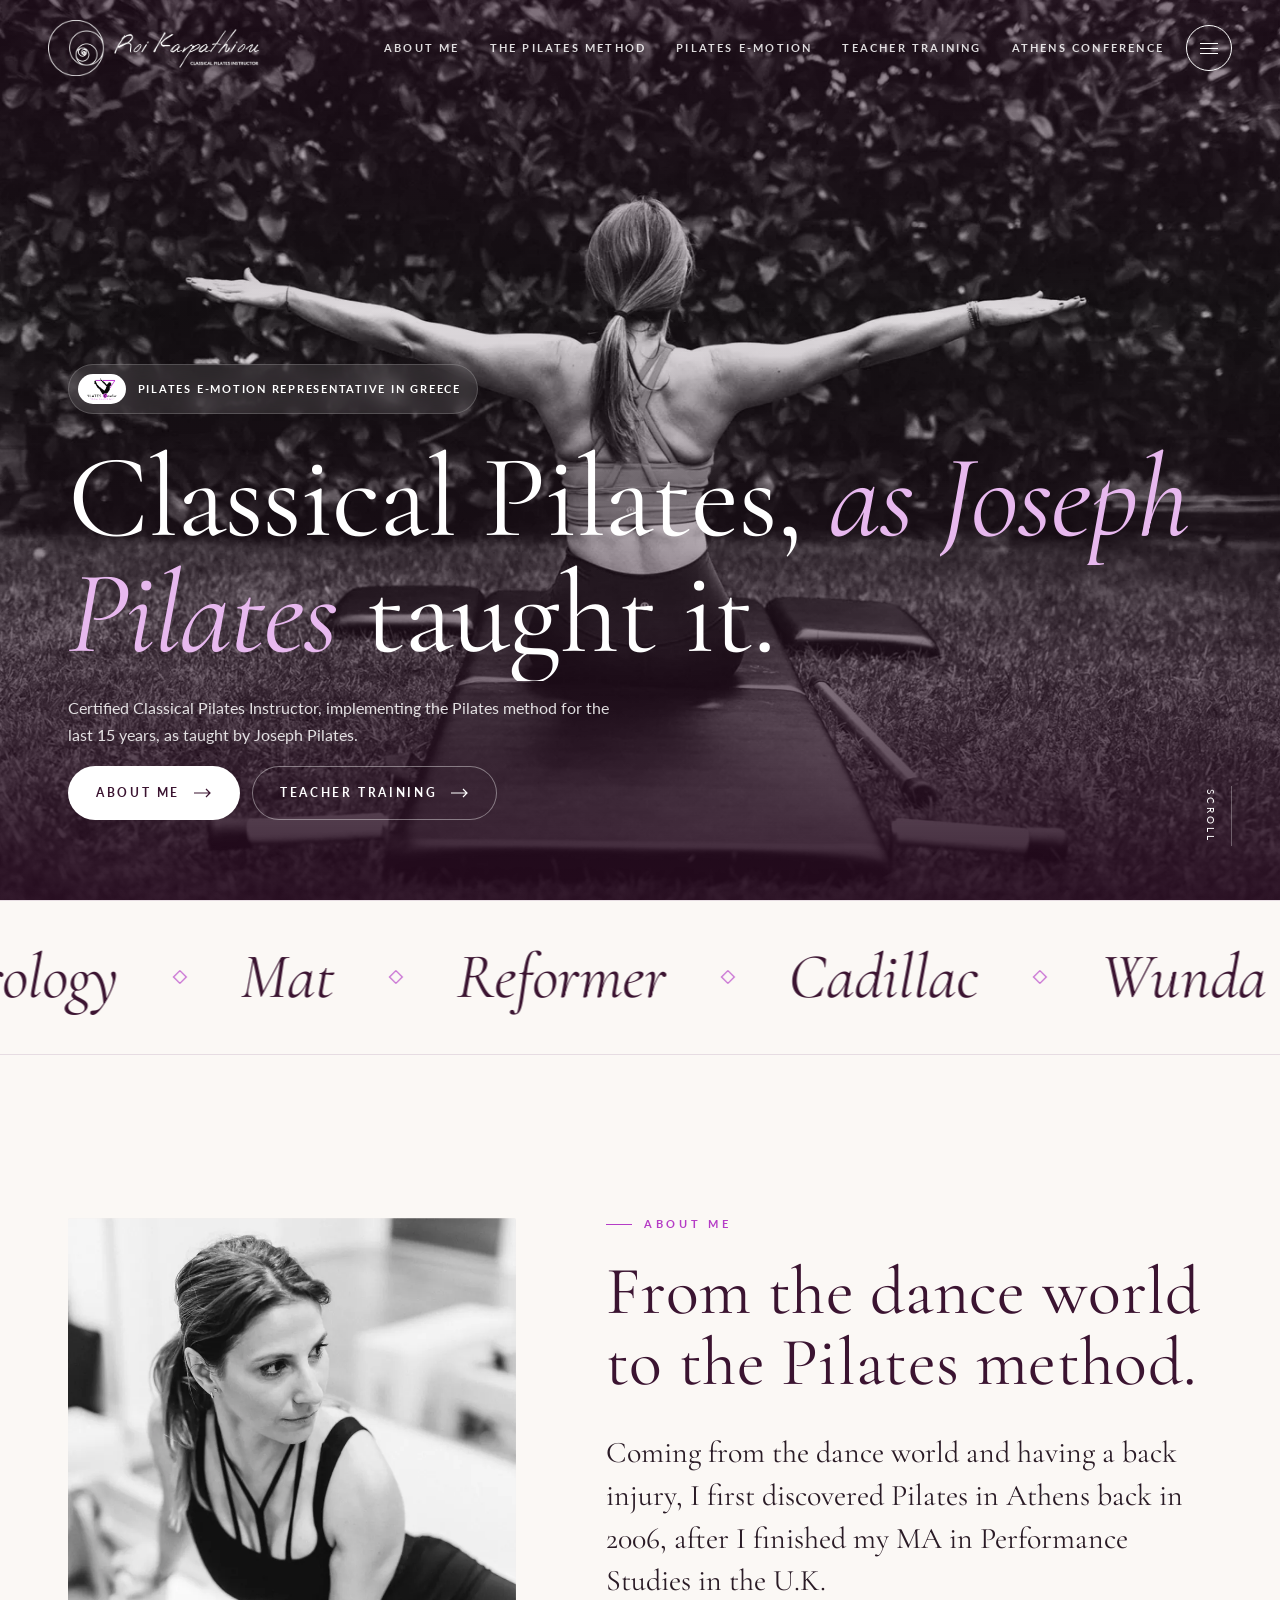
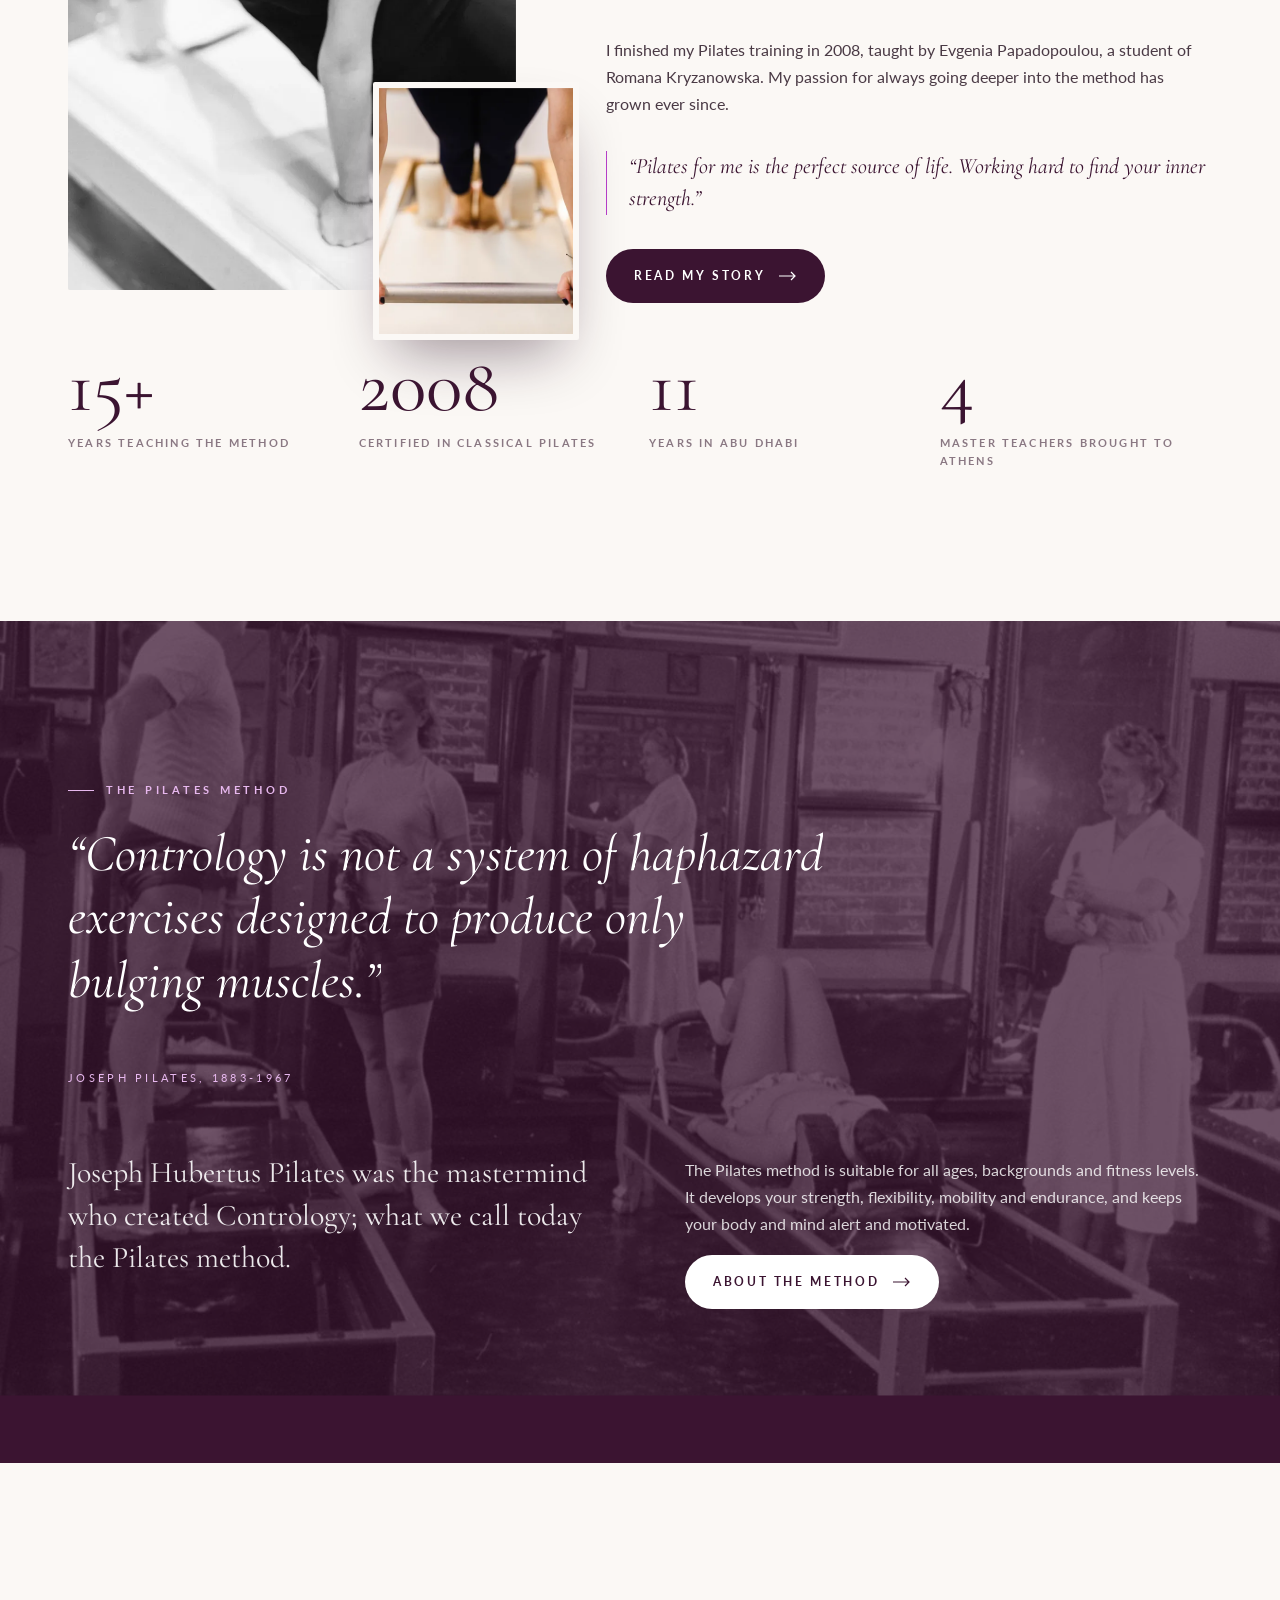
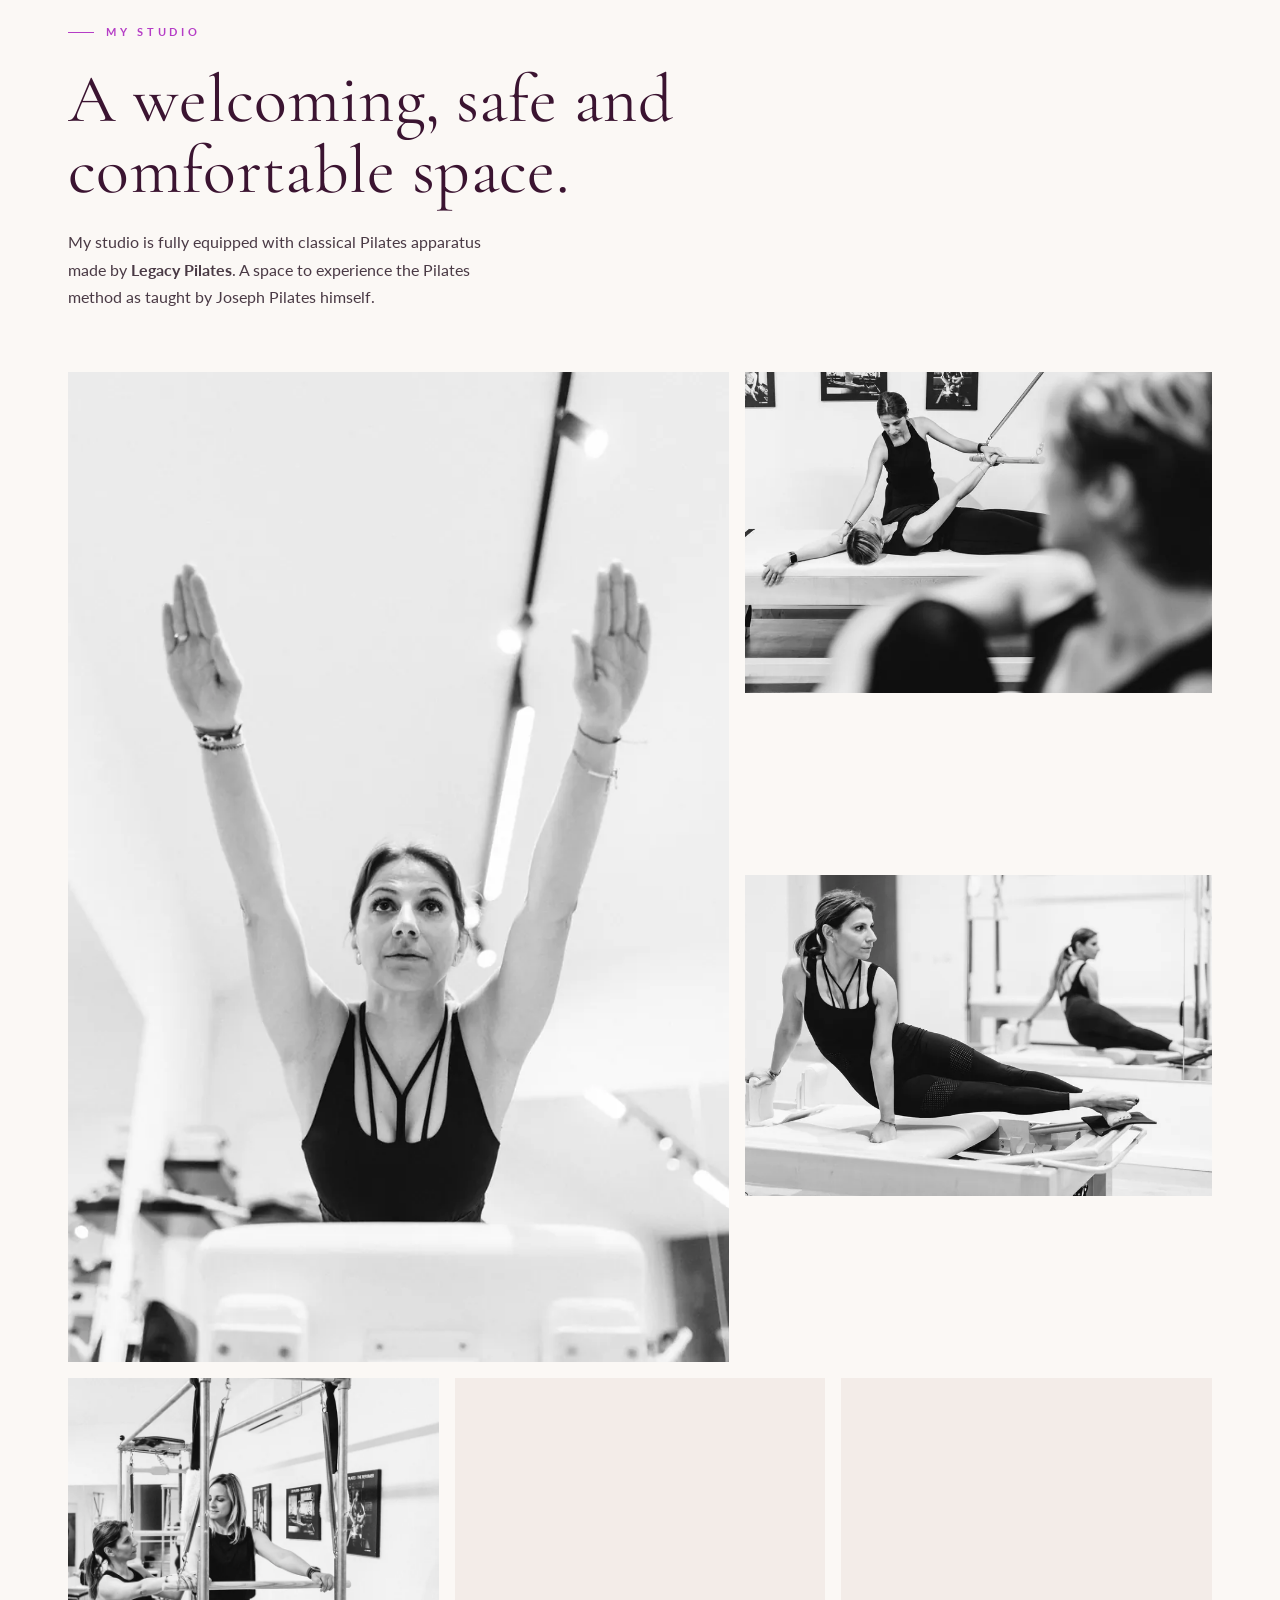
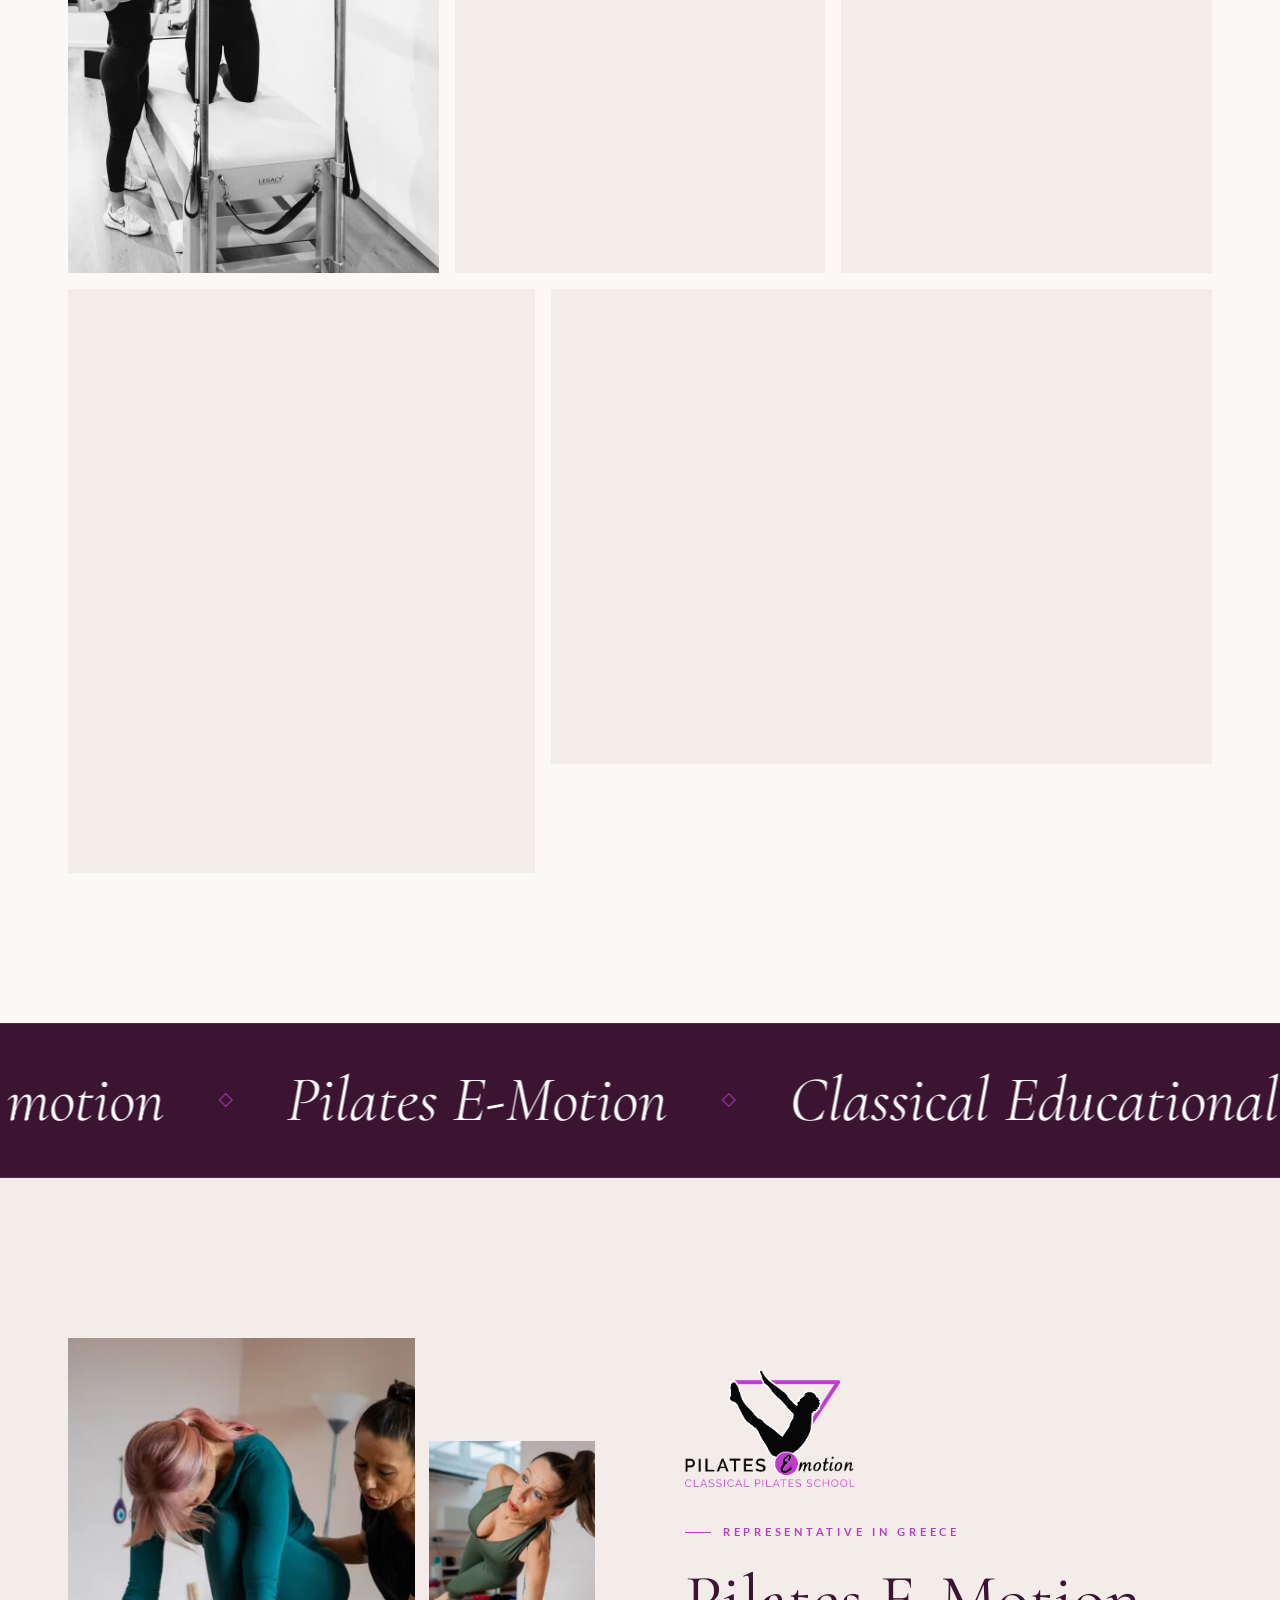
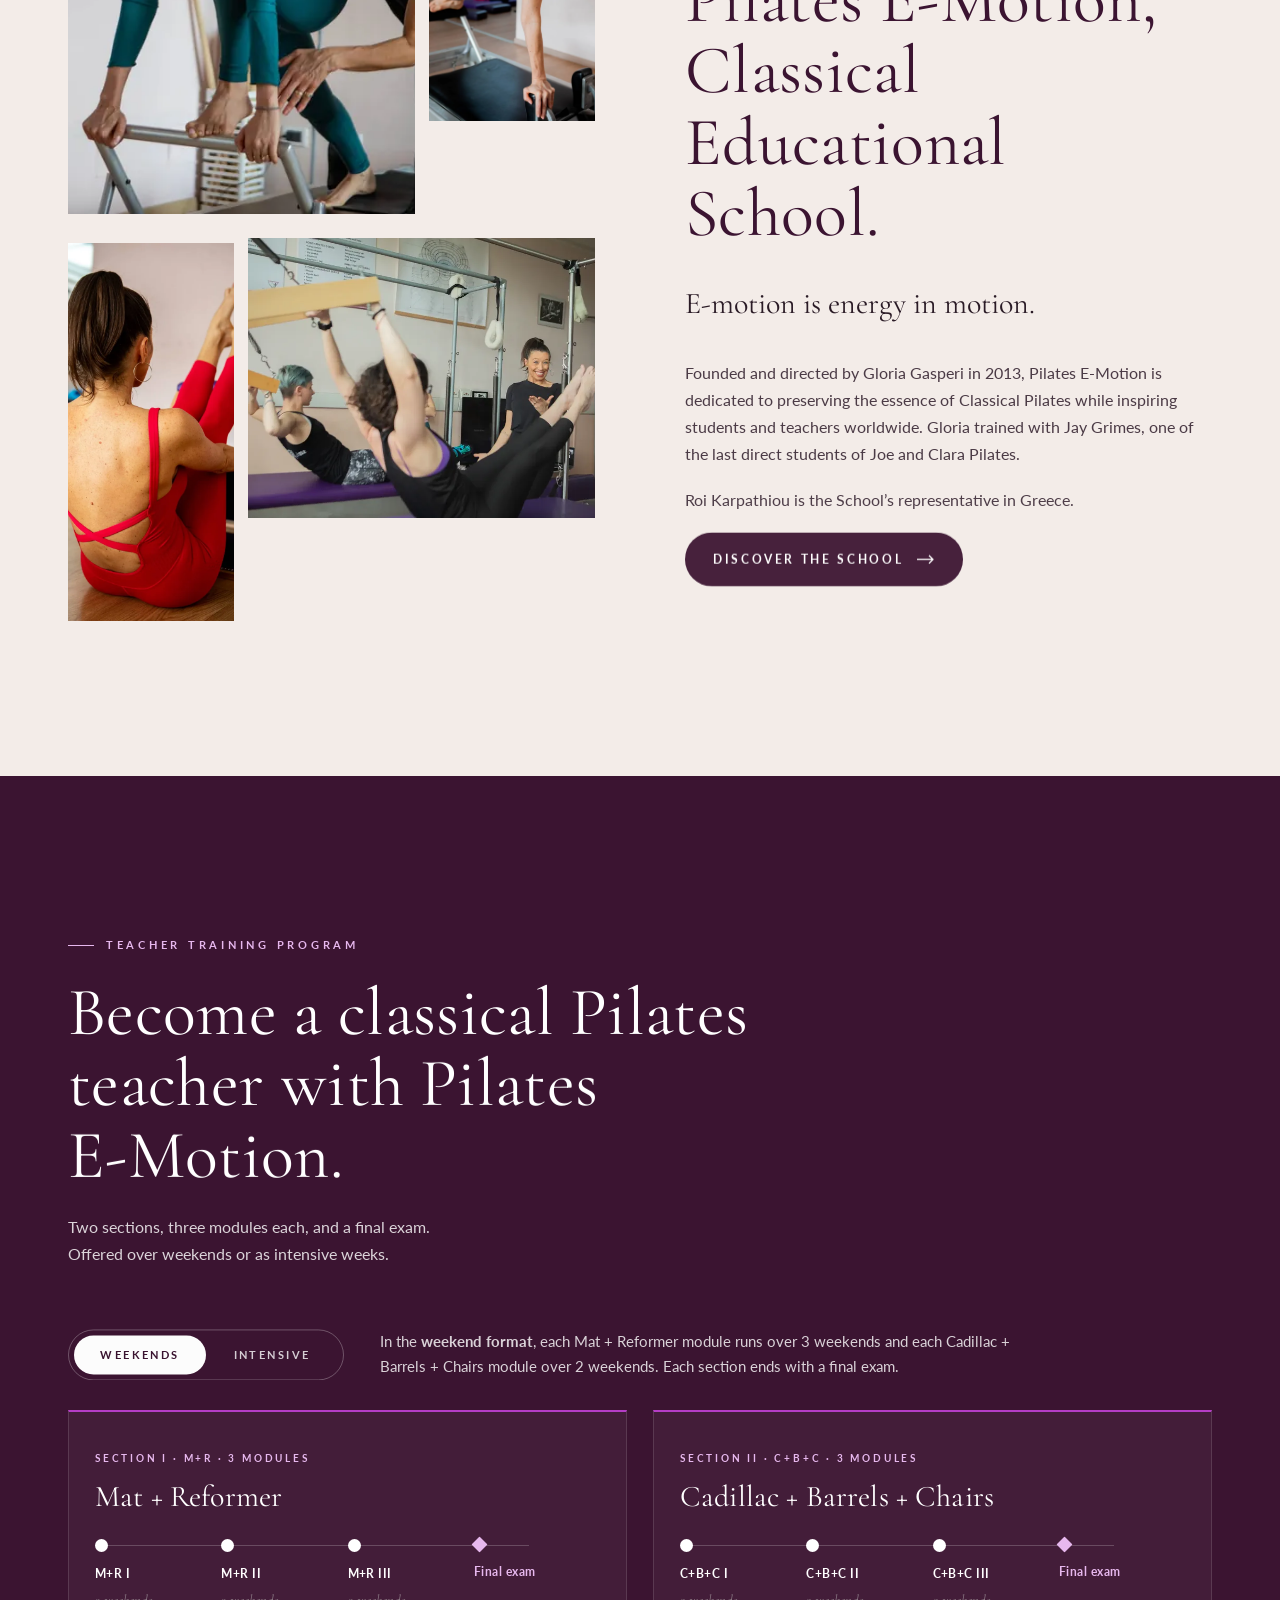
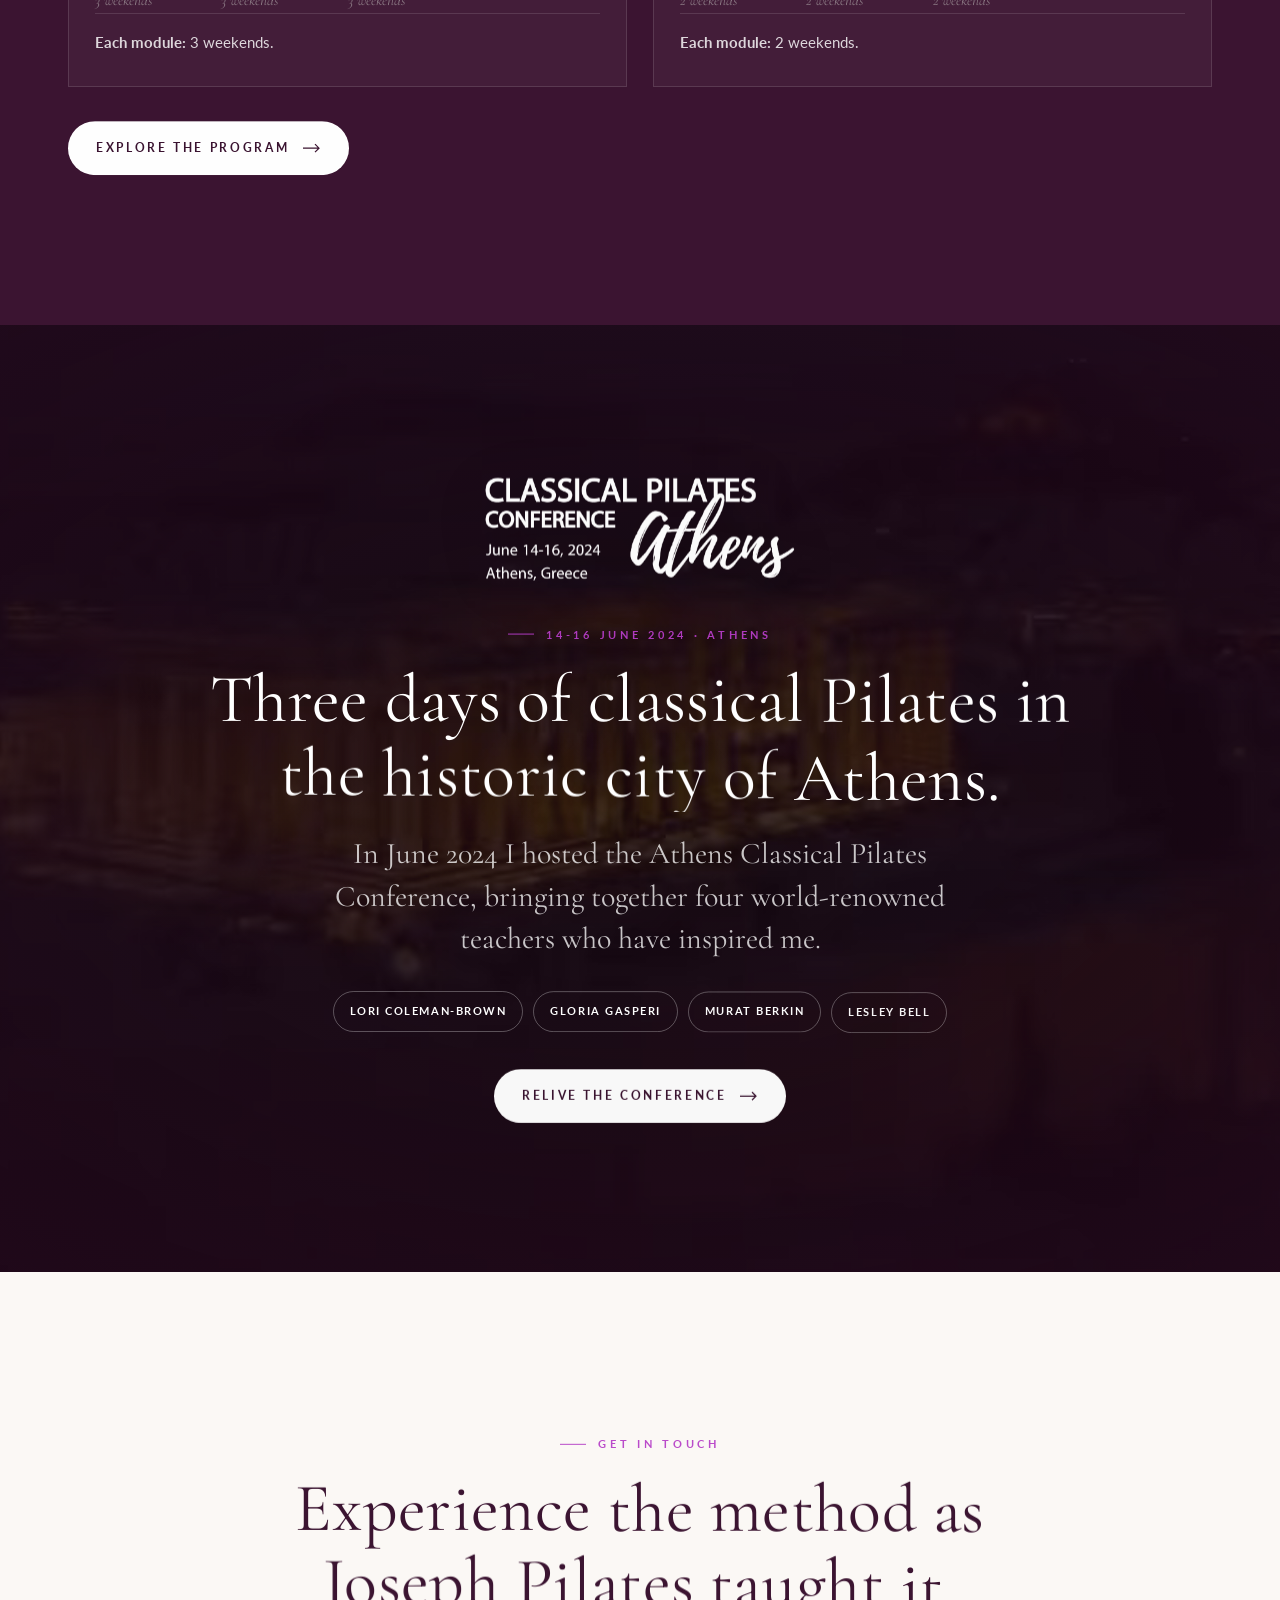
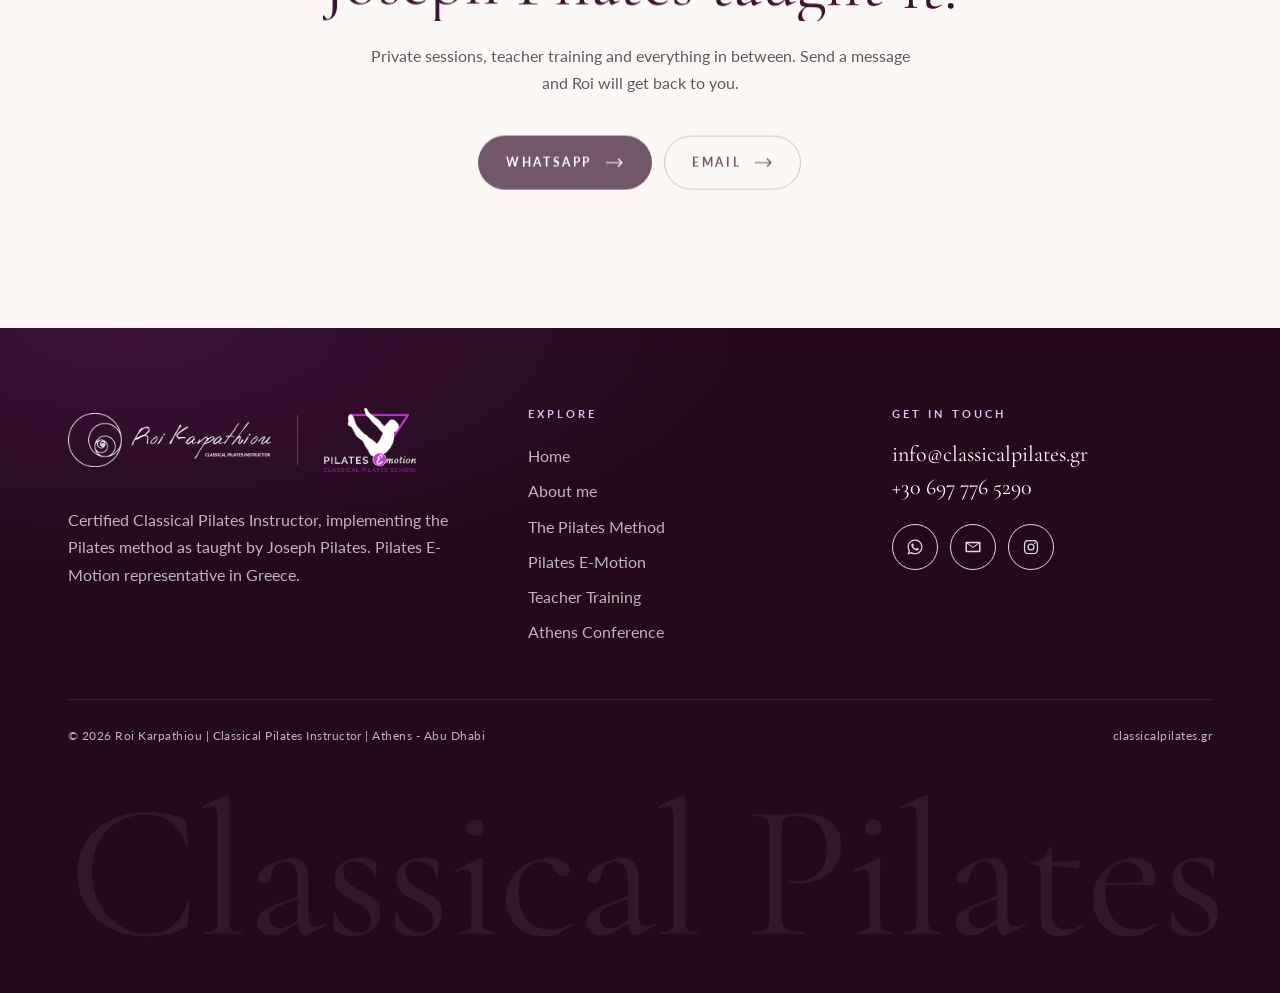
==== index.html @ a8b7df5b "v1" ====
<!doctype html>
<html lang="en">
<head>
<meta charset="utf-8">
<meta name="viewport" content="width=device-width, initial-scale=1, viewport-fit=cover">
<title>Roi Karpathiou | Classical Pilates Instructor | Athens</title>
<meta name="description" content="Certified Classical Pilates Instructor, implementing the Pilates method as taught by Joseph Pilates for the last 15 years. Pilates E-Motion representative in Greece.">
<meta name="robots" content="index, follow, max-image-preview:large">
<link rel="canonical" href="https://dctabudhabi-smc.github.io/classicalpilates/">
<meta name="theme-color" content="#3B1431">
<meta name="author" content="Roi Karpathiou">
<meta property="og:type" content="website">
<meta property="og:site_name" content="Roi Karpathiou | Classical Pilates">
<meta property="og:locale" content="en_GB">
<meta property="og:url" content="https://dctabudhabi-smc.github.io/classicalpilates/">
<meta property="og:title" content="Roi Karpathiou Classical Pilates Instructor">
<meta property="og:description" content="Certified Classical Pilates Instructor, implementing the Pilates method for the last 15 years, as taught by Joseph Pilates.">
<meta property="og:image" content="https://dctabudhabi-smc.github.io/classicalpilates/assets/img/og-home.jpg">
<meta property="og:image:width" content="1200">
<meta property="og:image:height" content="630">
<meta property="og:image:alt" content="Roi Karpathiou Classical Pilates Instructor">
<meta name="twitter:card" content="summary_large_image">
<meta name="twitter:title" content="Roi Karpathiou Classical Pilates Instructor">
<meta name="twitter:description" content="Certified Classical Pilates Instructor, implementing the Pilates method for the last 15 years, as taught by Joseph Pilates.">
<meta name="twitter:image" content="https://dctabudhabi-smc.github.io/classicalpilates/assets/img/og-home.jpg">
<link rel="icon" href="favicon.ico">
<link rel="preconnect" href="https://fonts.googleapis.com">
<link rel="preconnect" href="https://fonts.gstatic.com" crossorigin>
<link href="https://fonts.googleapis.com/css2?family=Cormorant+Garamond:ital,wght@0,400;0,500;1,400;1,500&family=Lato:wght@400;700&display=swap" rel="stylesheet">
<link rel="preload" as="image" href="assets/img/roi-hero-800.webp" imagesrcset="assets/img/roi-hero-800.webp 800w, assets/img/roi-hero.webp 1600w" imagesizes="100vw">
<link rel="stylesheet" href="assets/css/site.css">
<script>document.documentElement.classList.add('js');if(!window.matchMedia('(prefers-reduced-motion: reduce)').matches)document.documentElement.classList.add('motion');</script>
<!-- Google Tag Manager -->
<script>(function(w,d,s,l,i){w[l]=w[l]||[];w[l].push({'gtm.start':new Date().getTime(),event:'gtm.js'});var f=d.getElementsByTagName(s)[0],j=d.createElement(s),dl=l!='dataLayer'?'&l='+l:'';j.async=true;j.src='https://www.googletagmanager.com/gtm.js?id='+i+dl;f.parentNode.insertBefore(j,f);})(window,document,'script','dataLayer','GTM-KKJ4MVG');</script>
<!-- End Google Tag Manager -->
<script type="application/ld+json">{"@context": "https://schema.org", "@type": "Person", "name": "Roi Karpathiou", "jobTitle": "Classical Pilates Instructor", "url": "https://dctabudhabi-smc.github.io/classicalpilates", "email": "mailto:info@classicalpilates.gr", "sameAs": ["https://www.instagram.com/roi_karpathiou/"], "affiliation": {"@type": "Organization", "name": "Pilates E-Motion", "url": "https://pilatesemotion.com/"}, "address": {"@type": "PostalAddress", "addressLocality": "Athens", "addressCountry": "GR"}}</script>
</head>
<body>
<noscript><iframe src="https://www.googletagmanager.com/ns.html?id=GTM-KKJ4MVG" height="0" width="0" style="display:none;visibility:hidden"></iframe></noscript>
<a class="sr-only" href="#main">Skip to content</a>
<div class="progress" aria-hidden="true"></div>
<header class="nav">
  <a class="nav__logo" href="index.html" aria-label="Roi Karpathiou, home">
    <img class="logo-light" src="assets/img/logo-roi-white.png" alt="Roi Karpathiou, Classical Pilates Instructor" width="2016" height="535">
    <img class="logo-dark" src="assets/img/logo-roi-black.png" alt="" width="2016" height="535">
  </a>
  <div class="nav__right">
    <nav class="nav__links" aria-label="Main"><a href="about-me.html">About me</a><a href="about-pilates-method.html">The Pilates Method</a><a href="pilates-emotion.html">Pilates E-Motion</a><a href="teacher-training.html">Teacher Training</a><a href="athens-classical-pilates-conference.html">Athens Conference</a></nav>
    <button class="burger" aria-label="Open menu" aria-expanded="false" aria-controls="menu"><span></span></button>
  </div>
</header>
<div class="menu" id="menu" aria-hidden="true">
  <ul class="menu__list"><li><a href="index.html" aria-current="page"><small>01</small><span class="menu__t">Home</span><span class="menu__d">Classical Pilates, as Joseph Pilates taught it</span></a></li><li><a href="about-me.html"><small>02</small><span class="menu__t">About me</span><span class="menu__d">My story, from dance to the method</span></a></li><li><a href="about-pilates-method.html"><small>03</small><span class="menu__t">The Pilates Method</span><span class="menu__d">Contrology and the classical repertoire</span></a></li><li><a href="pilates-emotion.html"><small>04</small><span class="menu__t">Pilates E-Motion</span><span class="menu__d">The School and Gloria Gasperi</span></a></li><li><a href="teacher-training.html"><small>05</small><span class="menu__t">Teacher Training</span><span class="menu__d">Weekend and intensive formats</span></a></li><li><a href="athens-classical-pilates-conference.html"><small>06</small><span class="menu__t">Athens Conference</span><span class="menu__d">Athens, 14-16 June 2024</span></a></li></ul>
  <div class="menu__foot">
    <div class="menu__badge"><img src="assets/img/logo-pilates-emotion-white.png" alt="Pilates E-Motion" width="451" height="313"><span>Pilates E-Motion<br>representative in Greece</span></div>
    <div class="social "><a href="https://wa.me/306977765290" aria-label="WhatsApp Roi Karpathiou" target="_blank" rel="noopener"><svg viewBox="0 0 24 24" aria-hidden="true"><path d="M12.04 2C6.58 2 2.13 6.45 2.13 11.91c0 1.75.46 3.45 1.32 4.95L2.05 22l5.25-1.38a9.9 9.9 0 0 0 4.74 1.21c5.46 0 9.91-4.45 9.91-9.91S17.5 2 12.04 2Zm0 18.15c-1.48 0-2.93-.4-4.2-1.15l-.3-.18-3.12.82.83-3.04-.2-.31a8.2 8.2 0 0 1-1.26-4.38c0-4.54 3.7-8.24 8.25-8.24 4.54 0 8.24 3.7 8.24 8.24 0 4.55-3.7 8.24-8.24 8.24Zm4.52-6.16c-.25-.12-1.47-.72-1.69-.81-.23-.08-.39-.12-.56.13-.16.25-.64.81-.79.97-.14.17-.29.19-.54.06-.25-.12-1.05-.39-1.99-1.23-.74-.66-1.23-1.47-1.38-1.72-.14-.25-.02-.38.11-.51.11-.11.25-.29.37-.43.13-.15.17-.25.25-.42.08-.17.04-.31-.02-.43-.06-.13-.56-1.35-.77-1.85-.2-.48-.41-.42-.56-.43h-.48c-.17 0-.43.06-.66.31-.22.25-.86.85-.86 2.07 0 1.22.89 2.4 1.01 2.56.12.17 1.75 2.67 4.23 3.74.59.26 1.05.41 1.41.52.59.19 1.13.16 1.56.1.48-.07 1.47-.6 1.67-1.18.21-.58.21-1.07.14-1.18-.06-.1-.22-.16-.47-.28Z"/></svg></a><a href="mailto:info@classicalpilates.gr" aria-label="Email Roi Karpathiou"><svg viewBox="0 0 24 24" aria-hidden="true"><path d="M3 5h18a1 1 0 0 1 1 1v12a1 1 0 0 1-1 1H3a1 1 0 0 1-1-1V6a1 1 0 0 1 1-1Zm1 2.3V17h16V7.3l-7.4 5.6a1 1 0 0 1-1.2 0L4 7.3ZM5.4 7l6.6 5 6.6-5H5.4Z"/></svg></a><a href="https://www.instagram.com/roi_karpathiou/" aria-label="Roi Karpathiou on Instagram" target="_blank" rel="noopener"><svg viewBox="0 0 24 24" aria-hidden="true"><path d="M12 7.2a4.8 4.8 0 1 0 0 9.6 4.8 4.8 0 0 0 0-9.6Zm0 7.9a3.1 3.1 0 1 1 0-6.2 3.1 3.1 0 0 1 0 6.2Zm6.1-8.1a1.1 1.1 0 1 1-2.2 0 1.1 1.1 0 0 1 2.2 0ZM21.4 8.1c-.06-1.5-.4-2.83-1.5-3.93-1.1-1.1-2.43-1.44-3.93-1.5C14.43 2.6 9.57 2.6 8.03 2.67c-1.5.07-2.83.41-3.93 1.5-1.1 1.1-1.44 2.43-1.5 3.93-.08 1.55-.08 6.4 0 7.95.06 1.5.4 2.83 1.5 3.93 1.1 1.1 2.43 1.44 3.93 1.5 1.55.09 6.4.09 7.95 0 1.5-.06 2.83-.4 3.93-1.5 1.1-1.1 1.44-2.43 1.5-3.93.09-1.55.09-6.4 0-7.95Zm-2 9.6a3.2 3.2 0 0 1-1.8 1.8c-1.25.5-4.2.38-5.6.38-1.37 0-4.34.11-5.58-.38a3.2 3.2 0 0 1-1.8-1.8c-.5-1.24-.38-4.2-.38-5.58 0-1.38-.11-4.34.38-5.58a3.2 3.2 0 0 1 1.8-1.8c1.24-.5 4.2-.38 5.58-.38 1.38 0 4.34-.12 5.6.38a3.2 3.2 0 0 1 1.8 1.8c.49 1.24.37 4.2.37 5.58 0 1.38.12 4.34-.38 5.58Z"/></svg></a></div>
  </div>
</div>
<div class="loader" aria-hidden="true"><img src="assets/img/logo-roi-white.png" alt=""><span class="loader__bar"><i></i></span></div>
<main id="main">

<section class="hero">
  <div class="hero__media"><img src="assets/img/roi-hero.webp" srcset="assets/img/roi-hero-800.webp 800w, assets/img/roi-hero.webp 1600w" sizes="100vw" width="1500" height="1000" alt="Roi Karpathiou on the Pilates mat" fetchpriority="high" decoding="async"></div>
  <div class="wrap hero__inner">
    <a class="hero__badge" href="pilates-emotion.html" data-reveal><img src="assets/img/logo-pilates-emotion.png" alt="" width="451" height="313">Pilates E-Motion representative in Greece</a>
    <h1 class="display hero__title" data-split>Classical Pilates, <em>as Joseph Pilates</em> taught it.</h1>
    <p class="hero__sub" data-reveal>Certified Classical Pilates Instructor, implementing the Pilates method for the last 15 years, as taught by Joseph Pilates.</p>
    <div class="cta__btns" style="justify-content:flex-start" data-reveal>
      <a class="btn btn--light" href="about-me.html">About me <svg class="arr" viewBox="0 0 18 10" aria-hidden="true"><path d="M0 5h16M12 1l4 4-4 4" fill="none" stroke="currentColor" stroke-width="1.2"/></svg></a>
      <a class="btn btn--ghost" href="teacher-training.html">Teacher training <svg class="arr" viewBox="0 0 18 10" aria-hidden="true"><path d="M0 5h16M12 1l4 4-4 4" fill="none" stroke="currentColor" stroke-width="1.2"/></svg></a>
    </div>
  </div>
  <div class="hero__scroll" aria-hidden="true"><i></i>Scroll</div>
</section>

<div class="marquee" aria-hidden="true"><div class="marquee__track" data-speed="0.6"><span class="marquee__item">Contrology</span><span class="marquee__item">Mat</span><span class="marquee__item">Reformer</span><span class="marquee__item">Cadillac</span><span class="marquee__item">Wunda Chair</span><span class="marquee__item">Spine Corrector</span><span class="marquee__item">Ladder Barrel</span></div></div>


<section class="section" id="about">
  <div class="wrap split split--4060">
    <div class="stack">
      <div class="frame frame--port" data-img><img src="assets/img/roi-portrait.webp" srcset="assets/img/roi-portrait-800.webp 800w, assets/img/roi-portrait.webp 1600w" sizes="(min-width: 900px) 40vw, 90vw" width="1000" height="1500" alt="Portrait of Roi Karpathiou" loading="lazy" decoding="async"></div>
      <div class="frame frame--small frame--tall" data-speed="0.12"><img src="assets/img/roi-hands.webp" srcset="assets/img/roi-hands-800.webp 800w, assets/img/roi-hands.webp 1600w" sizes="(min-width: 900px) 20vw, 45vw" width="1500" height="1000" alt="Hands on the Pilates reformer bar" loading="lazy" decoding="async"></div>
    </div>
    <div>
      <span class="eyebrow" data-reveal>About me</span>
      <h2 class="h2" data-split>From the dance world to the Pilates method.</h2>
      <p class="lead mt-m" data-reveal>Coming from the dance world and having a back injury, I first discovered Pilates in Athens back in 2006, after I finished my MA in Performance Studies in the U.K.</p>
      <p data-reveal>I finished my Pilates training in 2008, taught by Evgenia Papadopoulou, a student of Romana Kryzanowska. My passion for always going deeper into the method has grown ever since.</p>
      <blockquote class="sig-quote" data-reveal>&ldquo;Pilates for me is the perfect source of life. Working hard to find your inner strength.&rdquo;</blockquote>
      <div data-reveal><a class="btn " href="about-me.html">Read my story <svg class="arr" viewBox="0 0 18 10" aria-hidden="true"><path d="M0 5h16M12 1l4 4-4 4" fill="none" stroke="currentColor" stroke-width="1.2"/></svg></a></div>
    </div>
  </div>
  <div class="wrap">
    <div class="stats">
      <div data-reveal><div class="stat__n"><span data-count="15" data-suffix="+">15+</span></div><div class="stat__l">Years teaching the method</div></div>
      <div data-reveal><div class="stat__n">2008</div><div class="stat__l">Certified in classical Pilates</div></div>
      <div data-reveal><div class="stat__n"><span data-count="11">11</span></div><div class="stat__l">Years in Abu Dhabi</div></div>
      <div data-reveal><div class="stat__n"><span data-count="4">4</span></div><div class="stat__l">Master teachers brought to Athens</div></div>
    </div>
  </div>
</section>

<section class="section dark method" id="method">
  <div class="method__bg" data-speed="0.15"><img src="assets/img/jp-studio.webp" srcset="assets/img/jp-studio-800.webp 800w, assets/img/jp-studio.webp 1600w" sizes="100vw" width="1354" height="2048" alt="" loading="lazy" decoding="async"></div>
  <div class="wrap">
    <span class="eyebrow" data-reveal>The Pilates Method</span>
    <p class="quote maxw" data-split>&ldquo;Contrology is not a system of haphazard exercises designed to produce only bulging muscles.&rdquo;</p>
    <p class="quote-by" data-reveal>Joseph Pilates, 1883-1967</p>
    <div class="split mt-l">
      <p class="lead" data-reveal>Joseph Hubertus Pilates was the mastermind who created Contrology; what we call today the Pilates method.</p>
      <div data-reveal>
        <p>The Pilates method is suitable for all ages, backgrounds and fitness levels. It develops your strength, flexibility, mobility and endurance, and keeps your body and mind alert and motivated.</p>
        <a class="btn btn--light" href="about-pilates-method.html">About the method <svg class="arr" viewBox="0 0 18 10" aria-hidden="true"><path d="M0 5h16M12 1l4 4-4 4" fill="none" stroke="currentColor" stroke-width="1.2"/></svg></a>
      </div>
    </div>
  </div>
</section>

<section class="section" id="studio">
  <div class="wrap">
    <div class="head-row">
      <div class="maxw">
        <span class="eyebrow" data-reveal>My studio</span>
        <h2 class="h2" data-split>A welcoming, safe and comfortable space.</h2>
      </div>
      <p class="maxw" style="max-width:420px" data-reveal>My studio is fully equipped with classical Pilates apparatus made by <b>Legacy Pilates</b>. A space to experience the Pilates method as taught by Joseph Pilates himself.</p>
    </div>
    <div class="gallery" data-stagger><a class="g-1 g-a" href="assets/img/studio-784.webp" data-lightbox="studio" aria-label="Open photo 1"><img src="assets/img/studio-784.webp" srcset="assets/img/studio-784-800.webp 800w, assets/img/studio-784.webp 1600w" sizes="(min-width: 900px) 50vw, 50vw" width="1000" height="1500" alt="Roi Karpathiou teaching in her classical Pilates studio" loading="lazy" decoding="async"></a><a class="g-2 g-b" href="assets/img/studio-261.webp" data-lightbox="studio" aria-label="Open photo 2"><img src="assets/img/studio-261.webp" srcset="assets/img/studio-261-800.webp 800w, assets/img/studio-261.webp 1600w" sizes="(min-width: 900px) 50vw, 50vw" width="1500" height="1000" alt="Roi Karpathiou teaching in her classical Pilates studio" loading="lazy" decoding="async"></a><a class="g-3 g-b" href="assets/img/studio-915.webp" data-lightbox="studio" aria-label="Open photo 3"><img src="assets/img/studio-915.webp" srcset="assets/img/studio-915-800.webp 800w, assets/img/studio-915.webp 1600w" sizes="(min-width: 900px) 50vw, 50vw" width="1500" height="1000" alt="Roi Karpathiou teaching in her classical Pilates studio" loading="lazy" decoding="async"></a><a class="g-4 g-b" href="assets/img/studio-64.webp" data-lightbox="studio" aria-label="Open photo 4"><img src="assets/img/studio-64.webp" srcset="assets/img/studio-64-800.webp 800w, assets/img/studio-64.webp 1600w" sizes="(min-width: 900px) 50vw, 50vw" width="1000" height="1500" alt="Roi Karpathiou teaching in her classical Pilates studio" loading="lazy" decoding="async"></a><a class="g-5 g-b" href="assets/img/studio-930.webp" data-lightbox="studio" aria-label="Open photo 5"><img src="assets/img/studio-930.webp" srcset="assets/img/studio-930-800.webp 800w, assets/img/studio-930.webp 1600w" sizes="(min-width: 900px) 50vw, 50vw" width="1000" height="1500" alt="Roi Karpathiou teaching in her classical Pilates studio" loading="lazy" decoding="async"></a><a class="g-6 g-b" href="assets/img/studio-726.webp" data-lightbox="studio" aria-label="Open photo 6"><img src="assets/img/studio-726.webp" srcset="assets/img/studio-726-800.webp 800w, assets/img/studio-726.webp 1600w" sizes="(min-width: 900px) 50vw, 50vw" width="1000" height="1500" alt="Roi Karpathiou teaching in her classical Pilates studio" loading="lazy" decoding="async"></a><a class="g-7 g-b" href="assets/img/studio-497.webp" data-lightbox="studio" aria-label="Open photo 7"><img src="assets/img/studio-497.webp" srcset="assets/img/studio-497-800.webp 800w, assets/img/studio-497.webp 1600w" sizes="(min-width: 900px) 50vw, 50vw" width="1000" height="1500" alt="Roi Karpathiou teaching in her classical Pilates studio" loading="lazy" decoding="async"></a><a class="g-8 g-a" href="assets/img/studio-956.webp" data-lightbox="studio" aria-label="Open photo 8"><img src="assets/img/studio-956.webp" srcset="assets/img/studio-956-800.webp 800w, assets/img/studio-956.webp 1600w" sizes="(min-width: 900px) 50vw, 50vw" width="1500" height="914" alt="Roi Karpathiou teaching in her classical Pilates studio" loading="lazy" decoding="async"></a></div><a href="assets/img/studio-131.webp" data-lightbox="studio" hidden aria-hidden="true" tabindex="-1">studio-131</a><a href="assets/img/studio-335.webp" data-lightbox="studio" hidden aria-hidden="true" tabindex="-1">studio-335</a><a href="assets/img/studio-358.webp" data-lightbox="studio" hidden aria-hidden="true" tabindex="-1">studio-358</a><a href="assets/img/studio-461.webp" data-lightbox="studio" hidden aria-hidden="true" tabindex="-1">studio-461</a><a href="assets/img/studio-748.webp" data-lightbox="studio" hidden aria-hidden="true" tabindex="-1">studio-748</a>
  </div>
</section>

<div class="marquee marquee--dark" aria-hidden="true"><div class="marquee__track" data-speed="0.5"><span class="marquee__item">Energy in motion</span><span class="marquee__item">Pilates E-Motion</span><span class="marquee__item">Classical Educational School</span></div></div>


<section class="section sand emotion" id="pilates-emotion">
  <div class="wrap split">
    <div class="collage">
      <div class="c-1"><img src="assets/img/pe-mg-0777.webp" srcset="assets/img/pe-mg-0777-800.webp 800w, assets/img/pe-mg-0777.webp 1600w" sizes="(min-width: 900px) 35vw, 70vw" width="1600" height="1067" alt="Teaching at Pilates E-Motion" loading="lazy" decoding="async"></div>
      <div class="c-2"><img src="assets/img/pe-mg-1065.webp" srcset="assets/img/pe-mg-1065-800.webp 800w, assets/img/pe-mg-1065.webp 1600w" sizes="(min-width: 900px) 18vw, 35vw" width="1023" height="1535" alt="Pilates E-Motion practice" loading="lazy" decoding="async"></div>
      <div class="c-3"><img src="assets/img/pe-mg-0501.webp" srcset="assets/img/pe-mg-0501-800.webp 800w, assets/img/pe-mg-0501.webp 1600w" sizes="(min-width: 900px) 35vw, 70vw" width="1600" height="1067" alt="Teacher training at Pilates E-Motion" loading="lazy" decoding="async"></div>
      <div class="c-4"><img src="assets/img/pe-mg-1129.webp" srcset="assets/img/pe-mg-1129-800.webp 800w, assets/img/pe-mg-1129.webp 1600w" sizes="(min-width: 900px) 18vw, 35vw" width="1050" height="1575" alt="Classical Pilates at Pilates E-Motion" loading="lazy" decoding="async"></div>
    </div>
    <div>
      <img class="emotion__logo" src="assets/img/logo-pilates-emotion.png" alt="Pilates E-Motion, Classical Pilates School" width="451" height="313" loading="lazy" data-reveal>
      <span class="eyebrow" data-reveal>Representative in Greece</span>
      <h2 class="h2" data-split>Pilates E-Motion, Classical Educational School.</h2>
      <p class="lead mt-m" data-reveal>E-motion is energy in motion.</p>
      <p data-reveal>Founded and directed by Gloria Gasperi in 2013, Pilates E-Motion is dedicated to preserving the essence of Classical Pilates while inspiring students and teachers worldwide. Gloria trained with Jay Grimes, one of the last direct students of Joe and Clara Pilates.</p>
      <p data-reveal>Roi Karpathiou is the School&rsquo;s representative in Greece.</p>
      <div class="cta__btns" style="justify-content:flex-start" data-reveal>
        <a class="btn " href="pilates-emotion.html">Discover the School <svg class="arr" viewBox="0 0 18 10" aria-hidden="true"><path d="M0 5h16M12 1l4 4-4 4" fill="none" stroke="currentColor" stroke-width="1.2"/></svg></a>
      </div>
    </div>
  </div>
</section>

<section class="section dark" id="teacher-training">
  <div class="wrap">
    <div class="head-row">
      <div class="maxw">
        <span class="eyebrow" data-reveal>Teacher Training Program</span>
        <h2 class="h2" data-split>Become a classical Pilates teacher with Pilates E-Motion.</h2>
      </div>
      <p style="max-width:420px" data-reveal>Two sections, three modules each, and a final exam. Offered over weekends or as intensive weeks.</p>
    </div>
    <div class="fmt" data-format="regular">
  <div class="fmt__bar" data-reveal>
    <div class="fmt__switch" role="group" aria-label="Program format">
      <span class="fmt__pill" aria-hidden="true"></span>
      <button type="button" class="fmt__btn" data-set="regular" aria-pressed="true">Weekends</button>
      <button type="button" class="fmt__btn" data-set="intensive" aria-pressed="false">Intensive</button>
    </div>
    <p class="fmt__intro"><span data-show="regular">In the <b>weekend format</b>, each Mat + Reformer module runs over 3 weekends and each Cadillac + Barrels + Chairs module over 2 weekends.</span><span data-show="intensive">In the <b>intensive format</b>, each module is one intensive week of training.</span> Each section ends with a final exam.</p>
  </div>
  <div class="cards cards--2" data-stagger>
    <div class="card">
      <span class="card__tag">Section I &middot; M+R &middot; 3 modules</span>
      <h3>Mat + Reformer</h3>
      <div class="path"><div class="path__step"><i></i><b>M+R I</b><span><span data-show="regular">3 weekends</span><span data-show="intensive">Mon - Sat</span></span></div><div class="path__step"><i></i><b>M+R II</b><span><span data-show="regular">3 weekends</span><span data-show="intensive">Mon - Sat</span></span></div><div class="path__step"><i></i><b>M+R III</b><span><span data-show="regular">3 weekends</span><span data-show="intensive">Mon - Sat</span></span></div><div class="path__step exam"><i></i><b>Final exam</b><span>&nbsp;</span></div></div>
      <p class="sched"><b>Each module:</b> <span data-show="regular">3 weekends.</span><span data-show="intensive">Monday to Saturday, 09.00-17.00, Saturday half day.</span></p>
    </div>
    <div class="card">
      <span class="card__tag">Section II &middot; C+B+C &middot; 3 modules</span>
      <h3>Cadillac + Barrels + Chairs</h3>
      <div class="path"><div class="path__step"><i></i><b>C+B+C I</b><span><span data-show="regular">2 weekends</span><span data-show="intensive">Mon - Thu</span></span></div><div class="path__step"><i></i><b>C+B+C II</b><span><span data-show="regular">2 weekends</span><span data-show="intensive">Mon - Thu</span></span></div><div class="path__step"><i></i><b>C+B+C III</b><span><span data-show="regular">2 weekends</span><span data-show="intensive">Mon - Thu</span></span></div><div class="path__step exam"><i></i><b>Final exam</b><span>&nbsp;</span></div></div>
      <p class="sched"><b>Each module:</b> <span data-show="regular">2 weekends.</span><span data-show="intensive">Monday to Thursday, 09.00-17.00.</span></p>
    </div>
  </div>
</div>
    <div class="mt-m" data-reveal><a class="btn btn--light" href="teacher-training.html">Explore the program <svg class="arr" viewBox="0 0 18 10" aria-hidden="true"><path d="M0 5h16M12 1l4 4-4 4" fill="none" stroke="currentColor" stroke-width="1.2"/></svg></a></div>
  </div>
</section>

<section class="conf" id="conference">
  <div class="conf__video">
    <video data-autoplay muted loop playsinline preload="none" poster="assets/img/athens-video-poster.jpg" aria-hidden="true">
      <source src="assets/video/athens-720.webm" type="video/webm">
      <source src="assets/video/athens-720.mp4" type="video/mp4">
    </video>
  </div>
  <div class="wrap section">
    <img class="conf__logo" src="assets/img/logo-conference.png" alt="Athens Classical Pilates Conference, June 14-16, 2024" width="1400" height="345" loading="lazy" data-reveal>
    <span class="eyebrow" data-reveal>14-16 June 2024 &middot; Athens</span>
    <h2 class="h2" data-split>Three days of classical Pilates in the historic city of Athens.</h2>
    <p class="lead" data-reveal>In June 2024 I hosted the Athens Classical Pilates Conference, bringing together four world-renowned teachers who have inspired me.</p>
    <div class="chips" data-stagger>
      <span class="chip">Lori Coleman-Brown</span><span class="chip">Gloria Gasperi</span><span class="chip">Murat Berkin</span><span class="chip">Lesley Bell</span>
    </div>
    <div data-reveal><a class="btn btn--light" href="athens-classical-pilates-conference.html">Relive the conference <svg class="arr" viewBox="0 0 18 10" aria-hidden="true"><path d="M0 5h16M12 1l4 4-4 4" fill="none" stroke="currentColor" stroke-width="1.2"/></svg></a></div>
  </div>
</section>

<section class="section cta">
  <div class="wrap">
    <span class="eyebrow" data-reveal>Get in touch</span>
    <h2 class="h2" data-split>Experience the method as Joseph Pilates taught it.</h2>
    <p class="mt-s" data-reveal>Private sessions, teacher training and everything in between. Send a message and Roi will get back to you.</p>
    <div class="cta__btns" data-reveal>
      <a class="btn " href="https://wa.me/306977765290" target="_blank" rel="noopener">WhatsApp <svg class="arr" viewBox="0 0 18 10" aria-hidden="true"><path d="M0 5h16M12 1l4 4-4 4" fill="none" stroke="currentColor" stroke-width="1.2"/></svg></a>
      <a class="btn btn--ghost" href="mailto:info@classicalpilates.gr">Email <svg class="arr" viewBox="0 0 18 10" aria-hidden="true"><path d="M0 5h16M12 1l4 4-4 4" fill="none" stroke="currentColor" stroke-width="1.2"/></svg></a>
    </div>
  </div>
</section>

</main>
<footer class="footer">
  <div class="wrap">
    <div class="footer__top">
      <div>
        <div class="footer__logos">
          <img class="roi" src="assets/img/logo-roi-white.png" alt="Roi Karpathiou, Classical Pilates Instructor" width="2016" height="535" loading="lazy">
          <span class="div" aria-hidden="true"></span>
          <a href="https://pilatesemotion.com/" target="_blank" rel="noopener" aria-label="Pilates E-Motion"><img class="pe" src="assets/img/logo-pilates-emotion-white.png" alt="Pilates E-Motion, Classical Pilates School" width="451" height="313" loading="lazy"></a>
        </div>
        <p class="mt-m" style="max-width:420px">Certified Classical Pilates Instructor, implementing the Pilates method as taught by Joseph Pilates. Pilates E-Motion representative in Greece.</p>
      </div>
      <div>
        <h4>Explore</h4>
        <ul><li><a href="index.html">Home</a></li><li><a href="about-me.html">About me</a></li><li><a href="about-pilates-method.html">The Pilates Method</a></li><li><a href="pilates-emotion.html">Pilates E-Motion</a></li><li><a href="teacher-training.html">Teacher Training</a></li><li><a href="athens-classical-pilates-conference.html">Athens Conference</a></li></ul>
      </div>
      <div class="footer__contact">
        <h4>Get in touch</h4>
        <a href="mailto:info@classicalpilates.gr">info@classicalpilates.gr</a>
        <a href="https://wa.me/306977765290" target="_blank" rel="noopener">+30 697 776 5290</a>
        <div class="social "><a href="https://wa.me/306977765290" aria-label="WhatsApp Roi Karpathiou" target="_blank" rel="noopener"><svg viewBox="0 0 24 24" aria-hidden="true"><path d="M12.04 2C6.58 2 2.13 6.45 2.13 11.91c0 1.75.46 3.45 1.32 4.95L2.05 22l5.25-1.38a9.9 9.9 0 0 0 4.74 1.21c5.46 0 9.91-4.45 9.91-9.91S17.5 2 12.04 2Zm0 18.15c-1.48 0-2.93-.4-4.2-1.15l-.3-.18-3.12.82.83-3.04-.2-.31a8.2 8.2 0 0 1-1.26-4.38c0-4.54 3.7-8.24 8.25-8.24 4.54 0 8.24 3.7 8.24 8.24 0 4.55-3.7 8.24-8.24 8.24Zm4.52-6.16c-.25-.12-1.47-.72-1.69-.81-.23-.08-.39-.12-.56.13-.16.25-.64.81-.79.97-.14.17-.29.19-.54.06-.25-.12-1.05-.39-1.99-1.23-.74-.66-1.23-1.47-1.38-1.72-.14-.25-.02-.38.11-.51.11-.11.25-.29.37-.43.13-.15.17-.25.25-.42.08-.17.04-.31-.02-.43-.06-.13-.56-1.35-.77-1.85-.2-.48-.41-.42-.56-.43h-.48c-.17 0-.43.06-.66.31-.22.25-.86.85-.86 2.07 0 1.22.89 2.4 1.01 2.56.12.17 1.75 2.67 4.23 3.74.59.26 1.05.41 1.41.52.59.19 1.13.16 1.56.1.48-.07 1.47-.6 1.67-1.18.21-.58.21-1.07.14-1.18-.06-.1-.22-.16-.47-.28Z"/></svg></a><a href="mailto:info@classicalpilates.gr" aria-label="Email Roi Karpathiou"><svg viewBox="0 0 24 24" aria-hidden="true"><path d="M3 5h18a1 1 0 0 1 1 1v12a1 1 0 0 1-1 1H3a1 1 0 0 1-1-1V6a1 1 0 0 1 1-1Zm1 2.3V17h16V7.3l-7.4 5.6a1 1 0 0 1-1.2 0L4 7.3ZM5.4 7l6.6 5 6.6-5H5.4Z"/></svg></a><a href="https://www.instagram.com/roi_karpathiou/" aria-label="Roi Karpathiou on Instagram" target="_blank" rel="noopener"><svg viewBox="0 0 24 24" aria-hidden="true"><path d="M12 7.2a4.8 4.8 0 1 0 0 9.6 4.8 4.8 0 0 0 0-9.6Zm0 7.9a3.1 3.1 0 1 1 0-6.2 3.1 3.1 0 0 1 0 6.2Zm6.1-8.1a1.1 1.1 0 1 1-2.2 0 1.1 1.1 0 0 1 2.2 0ZM21.4 8.1c-.06-1.5-.4-2.83-1.5-3.93-1.1-1.1-2.43-1.44-3.93-1.5C14.43 2.6 9.57 2.6 8.03 2.67c-1.5.07-2.83.41-3.93 1.5-1.1 1.1-1.44 2.43-1.5 3.93-.08 1.55-.08 6.4 0 7.95.06 1.5.4 2.83 1.5 3.93 1.1 1.1 2.43 1.44 3.93 1.5 1.55.09 6.4.09 7.95 0 1.5-.06 2.83-.4 3.93-1.5 1.1-1.1 1.44-2.43 1.5-3.93.09-1.55.09-6.4 0-7.95Zm-2 9.6a3.2 3.2 0 0 1-1.8 1.8c-1.25.5-4.2.38-5.6.38-1.37 0-4.34.11-5.58-.38a3.2 3.2 0 0 1-1.8-1.8c-.5-1.24-.38-4.2-.38-5.58 0-1.38-.11-4.34.38-5.58a3.2 3.2 0 0 1 1.8-1.8c1.24-.5 4.2-.38 5.58-.38 1.38 0 4.34-.12 5.6.38a3.2 3.2 0 0 1 1.8 1.8c.49 1.24.37 4.2.37 5.58 0 1.38.12 4.34-.38 5.58Z"/></svg></a></div>
      </div>
    </div>
    <div class="footer__bottom">
      <span>&copy; <span data-year>2026</span> Roi Karpathiou | Classical Pilates Instructor | Athens - Abu Dhabi</span>
      <span>classicalpilates.gr</span>
    </div>
    <div class="footer__big" aria-hidden="true">Classical Pilates</div>
  </div>
</footer>
<script src="assets/vendor/gsap.min.js" defer></script>
<script src="assets/vendor/ScrollTrigger.min.js" defer></script>
<script src="assets/vendor/lenis.min.js" defer></script>
<script src="assets/js/site.js" defer></script>
<script>document.querySelectorAll('[data-year]').forEach(function(e){e.textContent=new Date().getFullYear()});</script>
</body>
</html>
---- assets/css/site.css ----
/* Roi Karpathiou - Classical Pilates | site styles (mobile first) */
:root {
  --plum: #3B1431;
  --plum-2: #55203F;
  --plum-deep: #24091D;
  --orchid: #B53DC6;
  --orchid-soft: #E7B8EE;
  --ink: #2A1B26;
  --text: #4A3A45;
  --muted: #8A7883;
  --ivory: #FBF8F5;
  --sand: #F3ECE8;
  --line: #E6DCE2;
  --white: #FFFFFF;
  --serif: 'Cormorant Garamond', Georgia, serif;
  --sans: 'Lato', 'Helvetica Neue', Arial, sans-serif;
  --gutter: 22px;
  --max: 1240px;
  --ease: cubic-bezier(.22, 1, .36, 1);
  --nav-h: 64px;
}
@media (min-width: 900px) { :root { --gutter: 48px; --nav-h: 80px; } }

*, *::before, *::after { box-sizing: border-box; }
html { -webkit-text-size-adjust: 100%; scroll-behavior: auto; }
html.lenis, html.lenis body { height: auto; }
.lenis.lenis-smooth { scroll-behavior: auto !important; }
.lenis.lenis-stopped { overflow: hidden; }
body {
  margin: 0; background: var(--ivory); color: var(--text);
  font-family: var(--sans); font-size: 16px; line-height: 1.7; font-weight: 400;
  -webkit-font-smoothing: antialiased; -moz-osx-font-smoothing: grayscale;
  overflow-x: hidden;
}
img, video { display: block; max-width: 100%; height: auto; }
a { color: inherit; text-decoration: none; }
p { margin: 0 0 1.1em; }
h1, h2, h3, h4 { font-family: var(--serif); font-weight: 400; color: var(--plum); margin: 0; line-height: 1.08; letter-spacing: .005em; }
::selection { background: var(--orchid); color: #fff; }
:focus-visible { outline: 2px solid var(--orchid); outline-offset: 3px; }
.sr-only { position: absolute; width: 1px; height: 1px; overflow: hidden; clip: rect(0 0 0 0); white-space: nowrap; }

.wrap { width: 100%; max-width: var(--max); margin: 0 auto; padding: 0 var(--gutter); }
.section { padding: 96px 0; position: relative; }
@media (min-width: 900px) { .section { padding: 150px 0; } }
.section--tight { padding: 64px 0; }
.dark { background: var(--plum); color: rgba(255,255,255,.82); }
.dark h1, .dark h2, .dark h3 { color: #fff; }
.sand { background: var(--sand); }

/* type */
.eyebrow { font-family: var(--sans); font-size: 11px; font-weight: 700; letter-spacing: .34em; text-transform: uppercase; color: var(--orchid); display: inline-flex; align-items: center; gap: 12px; margin-bottom: 22px; }
.eyebrow::before { content: ""; width: 26px; height: 1px; background: currentColor; }
.dark .eyebrow { color: var(--orchid-soft); }
.display { font-size: clamp(44px, 12vw, 118px); line-height: .98; letter-spacing: -.01em; }
.h1 { font-size: clamp(40px, 9.5vw, 92px); line-height: 1.02; }
.h2 { font-size: clamp(34px, 7.4vw, 68px); line-height: 1.05; }
.h3 { font-size: clamp(26px, 5vw, 38px); line-height: 1.12; }
.lead { font-family: var(--serif); font-size: clamp(21px, 4.6vw, 30px); line-height: 1.42; color: var(--ink); font-weight: 400; }
.dark .lead { color: rgba(255,255,255,.9); }
.italic { font-style: italic; }
.muted { color: var(--muted); }
.small { font-size: 14px; }
.quote { font-family: var(--serif); font-style: italic; font-size: clamp(26px, 6.2vw, 52px); line-height: 1.22; color: var(--plum); }
.dark .quote { color: #fff; }
.quote-by { margin-top: 26px; font-size: 11px; letter-spacing: .3em; text-transform: uppercase; color: var(--muted); }
.dark .quote-by { color: var(--orchid-soft); }
.prose p { font-size: 17px; line-height: 1.8; }
.prose p:first-child::first-letter { }
.rule { width: 60px; height: 1px; background: var(--orchid); margin: 28px 0; }

/* buttons */
.btn { display: inline-flex; align-items: center; gap: 14px; padding: 17px 28px; border-radius: 999px; font-size: 12px; font-weight: 700; letter-spacing: .22em; text-transform: uppercase; background: var(--plum); color: #fff; position: relative; overflow: hidden; isolation: isolate; transition: color .5s var(--ease); will-change: transform; }
.btn::before { content: ""; position: absolute; inset: 0; background: var(--orchid); transform: translateY(101%); border-radius: inherit; transition: transform .6s var(--ease); z-index: -1; }
.btn:hover::before { transform: translateY(0); }
.btn .arr { width: 18px; height: 10px; transition: transform .5s var(--ease); }
.btn:hover .arr { transform: translateX(5px); }
.btn--light { background: #fff; color: var(--plum); }
.btn--light:hover { color: #fff; }
.btn--ghost { background: transparent; color: var(--plum); box-shadow: inset 0 0 0 1px rgba(59,20,49,.3); }
.btn--ghost:hover { color: #fff; }
.dark .btn--ghost { color: #fff; box-shadow: inset 0 0 0 1px rgba(255,255,255,.35); }
.link { display: inline-flex; align-items: center; gap: 10px; font-size: 12px; font-weight: 700; letter-spacing: .22em; text-transform: uppercase; color: var(--plum); padding-bottom: 6px; background: linear-gradient(currentColor, currentColor) 0 100% / 100% 1px no-repeat; transition: background-size .6s var(--ease); }
.link:hover { background-size: 0 1px; background-position: 100% 100%; }
.dark .link { color: #fff; }

/* nav */
.nav { position: fixed; top: 0; left: 0; right: 0; z-index: 60; height: var(--nav-h); display: flex; align-items: center; justify-content: space-between; padding: 0 var(--gutter); transition: transform .6s var(--ease), background-color .5s, box-shadow .5s; color: #fff; }
.nav__logo { height: 30px; width: auto; position: relative; z-index: 2; }
@media (min-width: 900px) { .nav__logo { height: 38px; } }
.nav__logo img { height: 100%; width: auto; }
.nav__logo .logo-dark { position: absolute; inset: 0; opacity: 0; transition: opacity .4s; }
.nav.is-solid { background: rgba(251,248,245,.86); -webkit-backdrop-filter: blur(14px) saturate(1.2); backdrop-filter: blur(14px) saturate(1.2); box-shadow: 0 1px 0 rgba(59,20,49,.08); color: var(--plum); }
.nav.is-solid .logo-light { opacity: 0; }
.nav.is-solid .logo-dark { opacity: 1; }
.nav.is-hidden { transform: translateY(-100%); }
.nav.on-light:not(.is-solid) { color: var(--plum); }
.nav.on-light:not(.is-solid) .logo-light { opacity: 0; }
.nav.on-light:not(.is-solid) .logo-dark { opacity: 1; }
.nav__right { display: flex; align-items: center; gap: 22px; position: relative; z-index: 2; }
.nav__links { display: none; }
@media (min-width: 1180px) {
  .nav__links { display: flex; gap: 30px; font-size: 11px; font-weight: 700; letter-spacing: .2em; text-transform: uppercase; }
  .nav__links a { position: relative; padding: 6px 0; opacity: .85; transition: opacity .3s; }
  .nav__links a::after { content: ""; position: absolute; left: 0; right: 0; bottom: 0; height: 1px; background: currentColor; transform: scaleX(0); transform-origin: right; transition: transform .5s var(--ease); }
  .nav__links a:hover, .nav__links a[aria-current="page"] { opacity: 1; }
  .nav__links a:hover::after, .nav__links a[aria-current="page"]::after { transform: scaleX(1); transform-origin: left; }
}
.burger { width: 46px; height: 46px; border-radius: 50%; border: 1px solid currentColor; background: transparent; color: inherit; display: grid; place-items: center; cursor: pointer; padding: 0; }
.burger span { display: block; width: 18px; height: 1px; background: currentColor; position: relative; transition: transform .5s var(--ease), background .3s; }
.burger span::before, .burger span::after { content: ""; position: absolute; left: 0; width: 18px; height: 1px; background: currentColor; transition: transform .5s var(--ease); }
.burger span::before { transform: translateY(-5px); }
.burger span::after { transform: translateY(5px); }
body.menu-open .burger span { background: transparent; }
body.menu-open .burger span::before { transform: rotate(45deg); }
body.menu-open .burger span::after { transform: rotate(-45deg); }
body.menu-open .nav { color: #fff !important; background: transparent !important; box-shadow: none !important; -webkit-backdrop-filter: none; backdrop-filter: none; transform: none !important; }
body.menu-open .nav .logo-light { opacity: 1 !important; }
body.menu-open .nav .logo-dark { opacity: 0 !important; }

.menu { position: fixed; inset: 0; z-index: 55; background: var(--plum-deep); color: #fff; clip-path: circle(0% at calc(100% - 45px) 40px); visibility: hidden; display: flex; flex-direction: column; justify-content: space-between; padding: calc(var(--nav-h) + 30px) var(--gutter) 30px; overflow-y: auto; }
.menu::before { content: ""; position: absolute; inset: 0; background: radial-gradient(120% 70% at 80% 0%, rgba(181,61,198,.22), transparent 60%); pointer-events: none; }
.menu__list { list-style: none; margin: 0; padding: 0; position: relative; }
.menu__list li { overflow: hidden; border-bottom: 1px solid rgba(255,255,255,.1); }
.menu__list a { display: flex; align-items: baseline; gap: 16px; padding: 14px 0; font-family: var(--serif); font-size: clamp(32px, 8.5vw, 60px); line-height: 1.05; color: #fff; transition: color .3s, padding-left .5s var(--ease); }
.menu__list a small { font-family: var(--sans); font-size: 11px; letter-spacing: .2em; color: var(--orchid-soft); min-width: 22px; }
.menu__list a:hover, .menu__list a[aria-current="page"] { color: var(--orchid-soft); padding-left: 8px; }
.menu__foot { position: relative; display: flex; flex-wrap: wrap; justify-content: space-between; align-items: flex-end; gap: 22px; padding-top: 34px; font-size: 13px; color: rgba(255,255,255,.65); }
.menu__badge { display: flex; align-items: center; gap: 14px; }
.menu__badge img { height: 44px; width: auto; }

/* social icons */
.social { display: flex; gap: 12px; }
.social a { width: 46px; height: 46px; border-radius: 50%; display: grid; place-items: center; border: 1px solid currentColor; opacity: .85; transition: background .4s, color .4s, opacity .3s, transform .4s var(--ease); }
.social a:hover { opacity: 1; background: #fff; color: var(--plum); transform: translateY(-3px); }
.social svg { width: 18px; height: 18px; fill: currentColor; }
.footer .social a:hover { background: var(--orchid); color: #fff; }

/* hero */
.hero { position: relative; height: 100svh; min-height: 600px; overflow: hidden; background: var(--plum-deep); color: #fff; display: flex; align-items: flex-end; }
.hero__media { position: absolute; inset: 0; }
.hero__media img, .hero__media video { width: 100%; height: 100%; object-fit: cover; }
.hero__media::after { content: ""; position: absolute; inset: 0; background: linear-gradient(180deg, rgba(36,9,29,.55) 0%, rgba(36,9,29,.15) 35%, rgba(36,9,29,.35) 60%, rgba(36,9,29,.92) 100%); }
.hero__inner { position: relative; z-index: 2; width: 100%; padding-bottom: 54px; }
.hero__title { color: #fff; }
.hero__title em { font-style: italic; color: var(--orchid-soft); }
.hero__sub { max-width: 560px; margin-top: 22px; font-size: 16px; color: rgba(255,255,255,.85); }
.hero__badge { display: inline-flex; align-items: center; gap: 12px; padding: 9px 16px 9px 9px; border-radius: 999px; background: rgba(255,255,255,.1); -webkit-backdrop-filter: blur(10px); backdrop-filter: blur(10px); border: 1px solid rgba(255,255,255,.18); font-size: 11px; font-weight: 700; letter-spacing: .16em; text-transform: uppercase; margin-bottom: 26px; }
.hero__badge img { height: 30px; width: auto; background: #fff; border-radius: 999px; padding: 4px 8px; }
.hero__scroll { position: absolute; z-index: 2; right: var(--gutter); bottom: 54px; display: none; flex-direction: column; align-items: center; gap: 12px; font-size: 10px; letter-spacing: .3em; text-transform: uppercase; writing-mode: vertical-rl; }
.hero__scroll i { width: 1px; height: 60px; background: rgba(255,255,255,.3); position: relative; overflow: hidden; }
.hero__scroll i::after { content: ""; position: absolute; left: 0; top: -40%; width: 1px; height: 40%; background: #fff; animation: drip 2.2s var(--ease) infinite; }
@keyframes drip { to { top: 100%; } }
@media (min-width: 900px) { .hero__scroll { display: flex; } .hero__inner { padding-bottom: 80px; } }

/* page hero (inner pages) */
.phero { position: relative; min-height: 88svh; display: flex; align-items: flex-end; overflow: hidden; background: var(--plum-deep); color: #fff; }
.phero--short { min-height: 70svh; }
.phero__media { position: absolute; inset: 0; }
.phero__media img, .phero__media video { width: 100%; height: 100%; object-fit: cover; }
.phero__media::after { content: ""; position: absolute; inset: 0; background: linear-gradient(180deg, rgba(36,9,29,.5), rgba(36,9,29,.2) 40%, rgba(36,9,29,.88)); }
.phero .wrap { position: relative; z-index: 2; padding-top: 140px; padding-bottom: 56px; }
.phero h1 { color: #fff; }
.phero .lead { color: rgba(255,255,255,.88); max-width: 720px; margin-top: 20px; }
.breadcrumb { font-size: 11px; letter-spacing: .26em; text-transform: uppercase; color: var(--orchid-soft); margin-bottom: 18px; display: block; }

/* marquee */
.marquee { overflow: hidden; white-space: nowrap; border-top: 1px solid var(--line); border-bottom: 1px solid var(--line); padding: 22px 0; background: var(--ivory); }
.dark .marquee, .marquee--dark { background: var(--plum); border-color: rgba(255,255,255,.1); }
.marquee__track { display: inline-flex; gap: 0; will-change: transform; }
.marquee__item { font-family: var(--serif); font-size: clamp(30px, 7vw, 64px); color: var(--plum); padding: 0 28px; display: inline-flex; align-items: center; gap: 56px; font-style: italic; }
.marquee__item::after { content: ""; width: 10px; height: 10px; border: 1px solid var(--orchid); transform: rotate(45deg); }
.marquee--dark .marquee__item { color: #fff; }

/* split layout */
.split { display: grid; gap: 44px; align-items: center; }
@media (min-width: 900px) { .split { grid-template-columns: 1fr 1fr; gap: 90px; } .split--rev > :first-child { order: 2; } .split--6040 { grid-template-columns: 1.2fr .8fr; } .split--4060 { grid-template-columns: .85fr 1.15fr; } }

/* image frames */
.frame { position: relative; overflow: hidden; border-radius: 2px; background: var(--sand); }
.frame img { width: 100%; height: 100%; object-fit: cover; }
.frame--tall { aspect-ratio: 4 / 5; }
.frame--port { aspect-ratio: 2 / 3; }
.frame--wide { aspect-ratio: 16 / 10; }
.frame--arch { border-radius: 999px 999px 4px 4px; aspect-ratio: 3 / 4; }
.frame__tag { position: absolute; left: 16px; bottom: 16px; z-index: 2; font-size: 10px; font-weight: 700; letter-spacing: .26em; text-transform: uppercase; color: #fff; background: rgba(36,9,29,.55); -webkit-backdrop-filter: blur(6px); backdrop-filter: blur(6px); padding: 8px 12px; border-radius: 999px; }
.stack { position: relative; }
.stack .frame--small { position: absolute; width: 46%; right: -6%; bottom: -12%; box-shadow: 0 30px 60px -20px rgba(36,9,29,.45); border: 6px solid var(--ivory); }
@media (min-width: 900px) { .stack .frame--small { right: -14%; } }

/* about teaser */
.sig-quote { border-left: 1px solid var(--orchid); padding-left: 22px; margin: 34px 0; font-family: var(--serif); font-style: italic; font-size: 22px; line-height: 1.45; color: var(--plum); }

/* stats */
.stats { display: grid; grid-template-columns: repeat(2, 1fr); gap: 28px 18px; margin-top: 44px; }
@media (min-width: 900px) { .stats { grid-template-columns: repeat(4, 1fr); } }
.stat__n { font-family: var(--serif); font-size: clamp(46px, 11vw, 76px); line-height: 1; color: var(--plum); }
.dark .stat__n { color: #fff; }
.stat__l { font-size: 11px; font-weight: 700; letter-spacing: .2em; text-transform: uppercase; color: var(--muted); margin-top: 10px; }
.dark .stat__l { color: var(--orchid-soft); }

/* method band */
.method { position: relative; overflow: hidden; }
.method__bg { position: absolute; inset: -10% 0; }
.method__bg img { width: 100%; height: 100%; object-fit: cover; opacity: .28; filter: grayscale(1); }
.method .wrap { position: relative; }

/* gallery (studio) */
.gallery { display: grid; grid-template-columns: repeat(2, 1fr); gap: 10px; }
@media (min-width: 900px) { .gallery { grid-template-columns: repeat(12, 1fr); gap: 16px; } }
.gallery a { position: relative; overflow: hidden; display: block; background: var(--sand); }
.gallery img { width: 100%; height: 100%; object-fit: cover; transition: transform 1.2s var(--ease), filter .8s; }
.gallery a:hover img { transform: scale(1.06); }
.gallery a::after { content: ""; position: absolute; inset: 0; background: linear-gradient(180deg, transparent 60%, rgba(36,9,29,.35)); opacity: 0; transition: opacity .5s; }
.gallery a:hover::after { opacity: 1; }
.g-a { grid-column: span 2; aspect-ratio: 16/10; }
.g-b { aspect-ratio: 3/4; }
@media (min-width: 900px) {
  .g-1 { grid-column: 1 / span 7; grid-row: span 2; aspect-ratio: auto; }
  .g-2 { grid-column: 8 / span 5; aspect-ratio: 16/11; }
  .g-3 { grid-column: 8 / span 5; aspect-ratio: 16/11; }
  .g-4 { grid-column: span 4; aspect-ratio: 3/4; }
  .g-5 { grid-column: span 4; aspect-ratio: 3/4; }
  .g-6 { grid-column: span 4; aspect-ratio: 3/4; }
  .g-7 { grid-column: span 5; aspect-ratio: 4/5; }
  .g-8 { grid-column: span 7; aspect-ratio: 16/11.5; }
}

/* horizontal scroller (mobile swipe, desktop pinned) */
.hscroll { overflow-x: auto; overflow-y: hidden; -webkit-overflow-scrolling: touch; scroll-snap-type: x mandatory; scrollbar-width: none; padding: 0 var(--gutter); margin: 0 calc(var(--gutter) * -1); }
.hscroll::-webkit-scrollbar { display: none; }
.hscroll__track { display: flex; gap: 14px; width: max-content; }
.hscroll__item { scroll-snap-align: start; width: 78vw; max-width: 420px; flex: none; }
@media (min-width: 900px) { .hscroll__item { width: 34vw; max-width: 520px; } }
.hscroll.is-pinned { overflow: visible; scroll-snap-type: none; }

/* cards */
.cards { display: grid; gap: 18px; }
@media (min-width: 900px) { .cards--2 { grid-template-columns: 1fr 1fr; gap: 26px; } .cards--3 { grid-template-columns: repeat(3, 1fr); gap: 26px; } .cards--4 { grid-template-columns: repeat(4, 1fr); gap: 22px; } }
.card { background: #fff; border: 1px solid var(--line); border-top: 2px solid var(--plum); padding: 30px 26px; position: relative; transition: transform .6s var(--ease), box-shadow .6s var(--ease); }
.card:hover { transform: translateY(-6px); box-shadow: 0 30px 60px -30px rgba(59,20,49,.35); }
.dark .card { background: rgba(255,255,255,.04); border-color: rgba(255,255,255,.12); border-top-color: var(--orchid); color: rgba(255,255,255,.82); }
.card__tag { font-size: 10px; font-weight: 700; letter-spacing: .28em; text-transform: uppercase; color: var(--orchid); }
.dark .card__tag { color: var(--orchid-soft); }
.card h3 { margin: 12px 0 10px; font-size: 30px; }
.card p { font-size: 15px; margin: 0; }

/* timeline module path */
.path { display: grid; grid-template-columns: repeat(4, 1fr); margin-top: 26px; position: relative; }
.path::before { content: ""; position: absolute; left: 6px; right: 14%; top: 6px; height: 1px; background: currentColor; opacity: .25; }
.path__step i { display: block; width: 13px; height: 13px; border-radius: 50%; background: var(--plum); margin-bottom: 12px; position: relative; }
.dark .path__step i { background: #fff; }
.path__step.exam i { background: transparent; border: 1px solid var(--orchid); transform: rotate(45deg); border-radius: 0; width: 11px; height: 11px; }
.path__step b { display: block; font-size: 12px; letter-spacing: .04em; color: var(--plum); }
.dark .path__step b { color: #fff; }
.path__step.exam b { color: var(--orchid); }
.dark .path__step.exam b { color: var(--orchid-soft); }
.path__step span { font-family: var(--serif); font-style: italic; font-size: 15px; color: var(--muted); }
.sched { margin-top: 20px; padding-top: 16px; border-top: 1px solid var(--line); font-size: 14px; }
.dark .sched { border-color: rgba(255,255,255,.12); }

/* E-Motion block */
.emotion { position: relative; overflow: hidden; }
.emotion__logo { width: 170px; margin-bottom: 26px; }
.collage { position: relative; display: grid; grid-template-columns: repeat(6, 1fr); grid-auto-rows: 64px; gap: 10px; }
@media (min-width: 900px) { .collage { grid-auto-rows: 84px; gap: 14px; } }
.collage .frame { position: absolute; }
.collage > * { position: relative; overflow: hidden; }
.c-1 { grid-column: 1 / span 4; grid-row: 1 / span 5; }
.c-2 { grid-column: 5 / span 2; grid-row: 2 / span 3; }
.c-3 { grid-column: 3 / span 4; grid-row: 6 / span 3; }
.c-4 { grid-column: 1 / span 2; grid-row: 6 / span 4; }
.collage img { width: 100%; height: 100%; object-fit: cover; }

/* conference band */
.conf { position: relative; min-height: 100svh; display: flex; align-items: center; overflow: hidden; background: #000; color: #fff; }
.conf__video { position: absolute; inset: 0; }
.conf__video video, .conf__video img { width: 100%; height: 100%; object-fit: cover; }
.conf__video::after { content: ""; position: absolute; inset: 0; background: radial-gradient(90% 70% at 50% 50%, rgba(36,9,29,.35), rgba(36,9,29,.9)); }
.conf .wrap { position: relative; z-index: 2; text-align: center; }
.conf__logo { width: min(440px, 82vw); margin: 0 auto 30px; filter: drop-shadow(0 10px 30px rgba(0,0,0,.4)); }
.conf h2 { color: #fff; max-width: 900px; margin: 0 auto; }
.conf .lead { color: rgba(255,255,255,.85); max-width: 700px; margin: 22px auto 34px; }
.chips { display: flex; flex-wrap: wrap; justify-content: center; gap: 10px; margin: 0 0 36px; }
.chip { font-size: 11px; font-weight: 700; letter-spacing: .14em; text-transform: uppercase; padding: 10px 16px; border: 1px solid rgba(255,255,255,.3); border-radius: 999px; }

/* trainers */
.trainers { display: grid; gap: 26px; }
@media (min-width: 700px) { .trainers { grid-template-columns: 1fr 1fr; } }
@media (min-width: 1100px) { .trainers { grid-template-columns: repeat(4, 1fr); } }
.trainer__img { aspect-ratio: 4/5; overflow: hidden; background: var(--sand); }
.trainer__img img { width: 100%; height: 100%; object-fit: cover; filter: grayscale(1); transition: filter .8s, transform 1.2s var(--ease); }
.trainer:hover .trainer__img img { filter: grayscale(0); transform: scale(1.05); }
.trainer h3 { font-size: 30px; margin: 18px 0 4px; }
.trainer .from { font-size: 11px; font-weight: 700; letter-spacing: .2em; text-transform: uppercase; color: var(--orchid); }
.trainer p { font-size: 15px; margin-top: 12px; }
details.more summary { cursor: pointer; list-style: none; font-size: 11px; font-weight: 700; letter-spacing: .22em; text-transform: uppercase; color: var(--plum); display: inline-flex; gap: 8px; align-items: center; margin-top: 6px; }
details.more summary::-webkit-details-marker { display: none; }
details.more summary::after { content: "+"; font-size: 16px; font-weight: 400; transition: transform .4s var(--ease); }
details.more[open] summary::after { transform: rotate(45deg); }
details.more .more__body { padding-top: 10px; }
details.more .more__body p { font-size: 15px; }

/* sponsors */
.sponsors { display: grid; grid-template-columns: repeat(2, 1fr); gap: 1px; background: var(--line); border: 1px solid var(--line); }
@media (min-width: 900px) { .sponsors { grid-template-columns: repeat(4, 1fr); } }
.sponsors a { background: #fff; display: grid; place-items: center; padding: 34px 22px; aspect-ratio: 16/9; transition: background .4s; }
.sponsors a:hover { background: var(--sand); }
.sponsors img { max-height: 54px; width: auto; filter: grayscale(1); opacity: .8; transition: filter .5s, opacity .5s; object-fit: contain; }
.sponsors a:hover img { filter: none; opacity: 1; }

/* masonry archive grid */
.masonry { columns: 2; column-gap: 10px; }
@media (min-width: 900px) { .masonry { columns: 3; column-gap: 16px; } }
.masonry a { display: block; margin-bottom: 10px; break-inside: avoid; overflow: hidden; position: relative; background: var(--sand); }
@media (min-width: 900px) { .masonry a { margin-bottom: 16px; } }
.masonry img { width: 100%; transition: transform 1.2s var(--ease), filter .8s; }
.masonry a:hover img { transform: scale(1.05); }
.masonry--bw img { filter: grayscale(1) contrast(1.05); }
.masonry figcaption { position: absolute; left: 0; right: 0; bottom: 0; padding: 30px 14px 12px; font-size: 12px; color: #fff; background: linear-gradient(transparent, rgba(36,9,29,.75)); opacity: 0; transform: translateY(8px); transition: opacity .5s, transform .5s var(--ease); }
.masonry a:hover figcaption { opacity: 1; transform: none; }

/* timeline (about) */
.journey { position: relative; margin-top: 30px; }
.journey::before { content: ""; position: absolute; left: 7px; top: 8px; bottom: 8px; width: 1px; background: var(--line); }
.journey__line { position: absolute; left: 7px; top: 8px; width: 1px; height: 0; background: var(--orchid); }
.journey__item { position: relative; padding: 0 0 44px 46px; }
.journey__item::before { content: ""; position: absolute; left: 0; top: 8px; width: 15px; height: 15px; border-radius: 50%; background: var(--ivory); border: 1px solid var(--orchid); }
.journey__year { font-family: var(--serif); font-size: 34px; color: var(--plum); line-height: 1; }
.journey__item h3 { font-size: 24px; margin: 8px 0 8px; }
.journey__item p { margin: 0; font-size: 16px; }

/* repertoire tabs */
.tabs { display: flex; gap: 8px; overflow-x: auto; scrollbar-width: none; padding-bottom: 4px; margin-bottom: 30px; }
.tabs::-webkit-scrollbar { display: none; }
.tab { flex: none; border: 1px solid rgba(255,255,255,.25); background: transparent; color: #fff; border-radius: 999px; padding: 12px 20px; font-size: 11px; font-weight: 700; letter-spacing: .2em; text-transform: uppercase; cursor: pointer; transition: background .4s, color .4s, border-color .4s; font-family: var(--sans); }
.tab[aria-selected="true"] { background: #fff; color: var(--plum); border-color: #fff; }
.rep { columns: 2; column-gap: 26px; }
@media (min-width: 900px) { .rep { columns: 4; } }
.rep li { break-inside: avoid; list-style: none; padding: 9px 0; border-bottom: 1px solid rgba(255,255,255,.1); display: grid; grid-template-columns: 30px 1fr; font-size: 15px; color: rgba(255,255,255,.88); }
.rep li .n { font-family: var(--serif); color: var(--orchid-soft); }
.rep li ul { grid-column: 2; padding: 4px 0 0; margin: 0; }
.rep li ul li { border: 0; padding: 2px 0; display: block; font-family: var(--serif); font-style: italic; font-size: 16px; color: rgba(255,255,255,.65); }
.rep li.series > span:last-of-type { font-size: 12px; font-weight: 700; letter-spacing: .14em; text-transform: uppercase; }
.rep-panel[hidden] { display: none; }
.rep-wrap { padding-left: 0; margin: 0; }

/* values / pills */
.pills { display: flex; flex-wrap: wrap; gap: 10px; }
.pill { padding: 12px 20px; border-radius: 999px; border: 1px solid var(--line); background: #fff; font-family: var(--serif); font-size: 20px; font-style: italic; color: var(--plum); }
.dark .pill { background: transparent; border-color: rgba(255,255,255,.2); color: #fff; }

/* feature list */
.feature { padding: 30px 0; border-top: 1px solid var(--line); display: grid; gap: 14px; }
@media (min-width: 900px) { .feature { grid-template-columns: 90px 1fr 1.4fr; gap: 40px; align-items: start; } }
.feature__n { font-family: var(--serif); font-size: 22px; color: var(--orchid); }
.feature h3 { font-size: 30px; }
.feature p { margin: 0; }
.dark .feature { border-color: rgba(255,255,255,.12); }

/* video block */
.vid { position: relative; aspect-ratio: 16/9; overflow: hidden; background: #000; border-radius: 2px; }
.vid video { width: 100%; height: 100%; object-fit: cover; }
.vid__btn { position: absolute; inset: 0; margin: auto; width: 88px; height: 88px; border-radius: 50%; background: rgba(255,255,255,.14); -webkit-backdrop-filter: blur(8px); backdrop-filter: blur(8px); border: 1px solid rgba(255,255,255,.4); color: #fff; display: grid; place-items: center; cursor: pointer; transition: transform .5s var(--ease), background .4s; }
.vid__btn:hover { transform: scale(1.08); background: var(--orchid); }
.vid__btn svg { width: 26px; height: 26px; fill: currentColor; margin-left: 4px; }
.vid.is-playing .vid__btn { opacity: 0; pointer-events: none; }

/* notice */
.notice { border: 1px solid var(--orchid); background: #fff; padding: 30px 26px; text-align: center; }
.notice h3 { font-size: 34px; margin-bottom: 12px; }

/* info rows */
.info { display: grid; gap: 1px; background: var(--line); border: 1px solid var(--line); }
@media (min-width: 900px) { .info { grid-template-columns: repeat(3, 1fr); } }
.info > div { background: #fff; padding: 26px; }
.info b { display: block; font-size: 10px; font-weight: 700; letter-spacing: .28em; text-transform: uppercase; color: var(--orchid); margin-bottom: 8px; }
.info span { font-family: var(--serif); font-size: 24px; color: var(--plum); line-height: 1.2; }

/* CTA */
.cta { text-align: center; }
.cta h2 { max-width: 880px; margin: 0 auto 20px; }
.cta p { max-width: 560px; margin: 0 auto 34px; }
.cta__btns { display: flex; flex-wrap: wrap; justify-content: center; gap: 12px; }

/* footer */
.footer { background: var(--plum-deep); color: rgba(255,255,255,.7); padding: 80px 0 34px; position: relative; overflow: hidden; }
.footer::before { content: ""; position: absolute; inset: 0; background: radial-gradient(80% 60% at 10% 0%, rgba(181,61,198,.16), transparent 60%); pointer-events: none; }
.footer .wrap { position: relative; }
.footer__top { display: grid; gap: 44px; padding-bottom: 50px; border-bottom: 1px solid rgba(255,255,255,.1); }
@media (min-width: 900px) { .footer__top { grid-template-columns: 1.3fr 1fr 1fr; align-items: start; } }
.footer__logos { display: flex; align-items: center; gap: 26px; flex-wrap: wrap; }
.footer__logos .roi { height: 54px; width: auto; }
.footer__logos .pe { height: 64px; width: auto; }
.footer__logos .div { width: 1px; height: 50px; background: rgba(255,255,255,.2); }
.footer h4 { font-family: var(--sans); font-size: 11px; font-weight: 700; letter-spacing: .28em; text-transform: uppercase; color: var(--orchid-soft); margin-bottom: 18px; }
.footer ul { list-style: none; margin: 0; padding: 0; }
.footer ul li { padding: 4px 0; }
.footer ul a { transition: color .3s; }
.footer ul a:hover { color: #fff; }
.footer__contact a { display: block; color: #fff; font-family: var(--serif); font-size: 22px; line-height: 1.5; }
.footer__contact .social { margin-top: 20px; color: #fff; }
.footer__bottom { display: flex; flex-wrap: wrap; justify-content: space-between; gap: 12px; padding-top: 26px; font-size: 12px; letter-spacing: .04em; }
.footer__big { font-family: var(--serif); font-size: clamp(48px, 15vw, 210px); line-height: .9; color: rgba(255,255,255,.06); white-space: nowrap; margin: 40px 0 0; text-align: center; letter-spacing: -.01em; user-select: none; }

/* lightbox */
.lb { position: fixed; inset: 0; z-index: 90; background: rgba(20,5,16,.96); display: none; align-items: center; justify-content: center; touch-action: pan-y; }
.lb.is-open { display: flex; }
.lb__img { max-width: 92vw; max-height: 82svh; object-fit: contain; box-shadow: 0 30px 80px rgba(0,0,0,.5); user-select: none; -webkit-user-drag: none; }
.lb__btn { position: absolute; width: 52px; height: 52px; border-radius: 50%; border: 1px solid rgba(255,255,255,.3); background: rgba(255,255,255,.05); color: #fff; display: grid; place-items: center; cursor: pointer; font-size: 22px; line-height: 1; font-family: var(--sans); }
.lb__close { top: 18px; right: 18px; }
.lb__prev { left: 14px; top: 50%; transform: translateY(-50%); }
.lb__next { right: 14px; top: 50%; transform: translateY(-50%); }
@media (max-width: 700px) { .lb__prev, .lb__next { top: auto; bottom: 24px; transform: none; } .lb__prev { left: calc(50% - 64px); } .lb__next { right: calc(50% - 64px); } }
.lb__count { position: absolute; top: 32px; left: 24px; color: rgba(255,255,255,.6); font-size: 12px; letter-spacing: .2em; }

/* intro loader */
.loader { position: fixed; inset: 0; z-index: 100; background: var(--plum-deep); display: grid; place-items: center; }
.loader img { width: min(300px, 64vw); opacity: 0; }
.loader__bar { position: absolute; left: 50%; bottom: 18%; width: 120px; height: 1px; background: rgba(255,255,255,.15); transform: translateX(-50%); overflow: hidden; }
.loader__bar i { position: absolute; inset: 0; background: var(--orchid-soft); transform: scaleX(0); transform-origin: left; }
html:not(.js) .loader, .loader.is-done { display: none; }

/* progress */
.progress { position: fixed; left: 0; top: 0; height: 2px; width: 100%; background: var(--orchid); transform: scaleX(0); transform-origin: left; z-index: 70; pointer-events: none; }

/* reveal initial states (only with JS + motion allowed) */
html.js.motion [data-reveal] { opacity: 0; transform: translateY(40px); }
html.js.motion [data-img] { clip-path: inset(100% 0 0 0); }
html.js.motion [data-img] img { transform: scale(1.25); }
html.js.motion [data-split] .w { display: inline-block; overflow: hidden; vertical-align: top; padding-bottom: .08em; margin-bottom: -.08em; }
html.js.motion [data-split] .w > span { display: inline-block; transform: translateY(110%); }
html.js.motion [data-stagger] > * { opacity: 0; transform: translateY(30px); }
html.js.motion .hero__media img, html.js.motion .hero__media video { transform: scale(1.18); }
[data-split] .w > span { will-change: transform; }

@media (prefers-reduced-motion: reduce) {
  *, *::before, *::after { animation-duration: .01ms !important; transition-duration: .01ms !important; }
}

/* misc */
.center { text-align: center; }
.mt-s { margin-top: 18px; } .mt-m { margin-top: 34px; } .mt-l { margin-top: 64px; } .mb-m { margin-bottom: 34px; } .mb-l { margin-bottom: 64px; }
.maxw { max-width: 760px; }
.center.maxw { margin-left: auto; margin-right: auto; }
.head-row { display: flex; flex-wrap: wrap; justify-content: space-between; align-items: flex-end; gap: 22px; margin-bottom: 44px; }
.divider { height: 1px; background: var(--line); }
.note-fine { font-size: 13px; color: var(--muted); }

/* fixes */
.hero .btn--ghost, .conf .btn--ghost, .phero .btn--ghost { color: #fff; box-shadow: inset 0 0 0 1px rgba(255,255,255,.4); }
.footer__contact .social a { display: grid; font-size: 0; line-height: 0; }
.collage { margin-bottom: 30px; }

.masonry.is-laid { columns: auto; display: flex; gap: 10px; align-items: flex-start; }
.masonry.is-laid .masonry__col { flex: 1; min-width: 0; }
@media (min-width: 900px) { .masonry.is-laid { gap: 16px; } }
html.js.motion .masonry.is-laid[data-stagger] .masonry__col > * { opacity: 0; transform: translateY(30px); }
html.js.motion .masonry.is-laid[data-stagger] > .masonry__col { opacity: 1; transform: none; }

/* ===== v2 refinements ===== */
/* larger logo */
:root { --nav-h: 76px; }
@media (min-width: 900px) { :root { --nav-h: 96px; } }
.nav__logo { height: 42px; }
@media (min-width: 900px) { .nav__logo { height: 56px; } }
.nav__logo .logo-light { filter: drop-shadow(0 1px 10px rgba(20,5,16,.35)); }

/* menu: descriptor hidden on mobile */
.menu__t { display: inline; }
.menu__d { display: none; }
@media (min-width: 900px) {
  .menu { justify-content: center; padding: calc(var(--nav-h) + 20px) var(--gutter) 40px; }
  .menu__list, .menu__foot { width: 100%; max-width: var(--max); margin: 0 auto; }
  .menu__list { display: grid; grid-template-columns: repeat(3, 1fr); column-gap: 48px; }
  .menu__list li { border-bottom: 0; border-top: 1px solid rgba(255,255,255,.14); }
  .menu__list a { flex-direction: column; align-items: flex-start; gap: 14px; padding: 26px 0 54px; font-size: clamp(34px, 3.3vw, 54px); }
  .menu__list a small { min-width: 0; }
  .menu__d { display: block; font-family: var(--sans); font-size: 13px; letter-spacing: .02em; color: rgba(255,255,255,.55); line-height: 1.5; max-width: 260px; transition: color .3s; }
  .menu__list a:hover .menu__d { color: rgba(255,255,255,.85); }
  .menu__list a:hover, .menu__list a[aria-current="page"] { padding-left: 0; }
  .menu__list a .menu__t { position: relative; }
  .menu__list a .menu__t::after { content: ""; position: absolute; left: 0; bottom: -6px; height: 1px; width: 100%; background: var(--orchid-soft); transform: scaleX(0); transform-origin: left; transition: transform .6s var(--ease); }
  .menu__list a:hover .menu__t::after, .menu__list a[aria-current="page"] .menu__t::after { transform: scaleX(1); }
  .menu__foot { padding-top: 46px; border-top: 1px solid rgba(255,255,255,.14); }
}

/* format toggle */
.fmt__bar { display: grid; gap: 18px; margin-bottom: 30px; }
@media (min-width: 900px) { .fmt__bar { grid-template-columns: auto 1fr; align-items: center; gap: 36px; } }
.fmt__switch { position: relative; display: inline-grid; grid-template-columns: 1fr 1fr; padding: 5px; border-radius: 999px; border: 1px solid rgba(59,20,49,.25); width: max-content; isolation: isolate; }
.dark .fmt__switch { border-color: rgba(255,255,255,.28); }
.fmt__pill { position: absolute; top: 5px; bottom: 5px; left: 5px; width: calc(50% - 5px); border-radius: 999px; background: var(--plum); z-index: -1; transition: transform .6s var(--ease); }
.dark .fmt__pill { background: #fff; }
.fmt[data-format="intensive"] .fmt__pill { transform: translateX(100%); }
.fmt__btn { appearance: none; border: 0; background: transparent; cursor: pointer; font-family: var(--sans); font-size: 11px; font-weight: 700; letter-spacing: .22em; text-transform: uppercase; padding: 13px 24px; border-radius: 999px; color: var(--plum); transition: color .5s var(--ease); min-width: 132px; }
.dark .fmt__btn { color: rgba(255,255,255,.8); }
.fmt__btn[aria-pressed="true"] { color: #fff; }
.dark .fmt__btn[aria-pressed="true"] { color: var(--plum); }
.fmt__intro { margin: 0; font-size: 15px; max-width: 640px; }
.fmt[data-format="regular"] [data-show="intensive"], .fmt[data-format="intensive"] [data-show="regular"] { display: none; }

/* teacher training photo grid (static) */
.tgrid { display: grid; grid-template-columns: repeat(2, 1fr); gap: 10px; }
.tgrid a { display: block; overflow: hidden; background: var(--sand); aspect-ratio: 4/5; }
.tgrid a.tg-1 { grid-column: span 2; aspect-ratio: 16/10; }
.tgrid img { width: 100%; height: 100%; object-fit: cover; transition: transform 1.2s var(--ease); }
.tgrid a:hover img { transform: scale(1.05); }
@media (min-width: 900px) {
  .tgrid { grid-template-columns: repeat(3, 1fr); gap: 16px; }
  .tgrid a.tg-1 { grid-column: span 2; grid-row: span 2; aspect-ratio: auto; }
  .tgrid a { aspect-ratio: 4/3.2; }
  .tgrid a.tg-4, .tgrid a.tg-5, .tgrid a.tg-6 { aspect-ratio: 4/3.4; }
}

/* ===== v3: presenters (compact on mobile) + biography dialog ===== */
.trainer__body h3 { margin-top: 18px; }
@media (max-width: 699px) {
  .trainers { gap: 0; }
  .trainer { display: grid; grid-template-columns: 112px 1fr; gap: 18px; align-items: start; padding: 22px 0; border-top: 1px solid var(--line); }
  .trainer:last-child { border-bottom: 1px solid var(--line); }
  .trainer__img { aspect-ratio: 4/5; }
  .trainer__body h3 { margin: 0 0 4px; font-size: 25px; }
  .trainer .from { font-size: 10px; letter-spacing: .16em; }
  .trainer p { font-size: 14px; margin: 8px 0 10px; line-height: 1.55; }
}
.bio-open { appearance: none; background: none; border: 0; padding: 6px 0; cursor: pointer; font-family: var(--sans); font-size: 11px; font-weight: 700; letter-spacing: .22em; text-transform: uppercase; color: var(--plum); display: inline-flex; gap: 8px; align-items: center; border-bottom: 1px solid currentColor; }
.bio-open span { font-size: 15px; font-weight: 400; transition: transform .4s var(--ease); }
.bio-open:hover span { transform: rotate(90deg); }

dialog.bio { border: 0; padding: 0; margin: 0; max-width: none; max-height: none; width: 100%; height: 100%; background: transparent; color: var(--text); overflow: hidden; }
dialog.bio::backdrop { background: rgba(20,5,16,.72); -webkit-backdrop-filter: blur(6px); backdrop-filter: blur(6px); }
.bio__inner { position: absolute; left: 0; right: 0; bottom: 0; height: 92svh; background: var(--ivory); border-radius: 22px 22px 0 0; display: flex; flex-direction: column; overflow: hidden; box-shadow: 0 -20px 60px rgba(0,0,0,.3); }
.bio__img { flex: none; height: 30svh; overflow: hidden; }
.bio__img img { width: 100%; height: 100%; object-fit: cover; object-position: center 25%; filter: grayscale(1); }
.bio__text { flex: 1; overflow-y: auto; -webkit-overflow-scrolling: touch; overscroll-behavior: contain; padding: 26px var(--gutter) 40px; }
.bio__text h3 { font-size: 36px; margin: 8px 0 18px; }
.bio__text p { font-size: 16px; line-height: 1.75; }
.bio__text .from { font-size: 11px; font-weight: 700; letter-spacing: .2em; text-transform: uppercase; color: var(--orchid); }
.bio__links { padding-top: 18px; border-top: 1px solid var(--line); display: flex; flex-wrap: wrap; gap: 6px 14px; }
.bio__close { position: absolute; top: 14px; right: 14px; width: 46px; height: 46px; border-radius: 50%; border: 1px solid rgba(255,255,255,.6); background: rgba(36,9,29,.45); -webkit-backdrop-filter: blur(8px); backdrop-filter: blur(8px); color: #fff; font-size: 24px; line-height: 1; cursor: pointer; display: grid; place-items: center; }
@media (min-width: 900px) {
  .bio__inner { left: 50%; top: 50%; bottom: auto; right: auto; transform: translate(-50%, -50%); width: min(1080px, 90vw); height: min(680px, 86vh); border-radius: 4px; flex-direction: row; }
  .bio__img { height: auto; width: 40%; }
  .bio__text { padding: 56px 56px 48px; }
  .bio__text h3 { font-size: 46px; }
  .bio__close { border-color: rgba(59,20,49,.25); background: #fff; color: var(--plum); }
}

/* ===== v4: solid exam marker + conference day tabs ===== */
.path__step.exam i { background: var(--orchid); border-color: var(--orchid); }
.dark .path__step.exam i { background: var(--orchid-soft); border-color: var(--orchid-soft); }

.days__switch { position: relative; display: inline-grid; grid-template-columns: repeat(3, 1fr); padding: 5px; border-radius: 999px; border: 1px solid rgba(59,20,49,.25); margin-bottom: 28px; isolation: isolate; }
.days__pill { position: absolute; top: 5px; bottom: 5px; left: 5px; width: calc((100% - 10px) / 3); border-radius: 999px; background: var(--plum); z-index: -1; transition: transform .6s var(--ease); }
.days[data-active="2"] .days__pill { transform: translateX(100%); }
.days[data-active="3"] .days__pill { transform: translateX(200%); }
.days__btn { appearance: none; border: 0; background: transparent; cursor: pointer; font-family: var(--sans); font-size: 11px; font-weight: 700; letter-spacing: .22em; text-transform: uppercase; padding: 13px 22px; border-radius: 999px; color: var(--plum); min-width: 98px; transition: color .5s var(--ease); }
.days__btn[aria-selected="true"] { color: #fff; }
.day-panel[hidden] { display: none; }
.ph { position: relative; margin-bottom: 10px; background: linear-gradient(110deg, #EFE6EB 30%, #F7F1F4 45%, #EFE6EB 60%); background-size: 250% 100%; animation: phShimmer 2.4s linear infinite; display: grid; place-items: center; }
@media (min-width: 900px) { .ph { margin-bottom: 16px; } }
.ph span { font-family: var(--serif); font-style: italic; font-size: 18px; color: rgba(59,20,49,.35); }
@keyframes phShimmer { from { background-position: 100% 0; } to { background-position: -150% 0; } }

/* ===== v5: collaboration cards ===== */
.collab-label { font-family: var(--serif); font-style: italic; font-size: clamp(22px, 4.5vw, 30px); color: var(--muted); margin-bottom: 26px; }
.collab { display: grid; gap: 14px; align-items: center; }
@media (min-width: 900px) { .collab { grid-template-columns: 1fr auto 1fr; gap: 28px; } }
.collab__amp { font-family: var(--serif); font-style: italic; font-size: 44px; color: var(--orchid); text-align: center; line-height: 1; }
.pcard { display: grid; grid-template-columns: 96px 1fr; gap: 22px; align-items: center; background: #fff; border: 1px solid var(--line); border-top: 2px solid var(--plum); padding: 26px 24px; transition: transform .6s var(--ease), box-shadow .6s var(--ease); }
.pcard:hover { transform: translateY(-4px); box-shadow: 0 30px 60px -30px rgba(59,20,49,.35); }
@media (min-width: 900px) { .pcard { grid-template-columns: 120px 1fr; padding: 32px 30px; gap: 28px; } }
.pcard__avatar { aspect-ratio: 1; border-radius: 50%; overflow: hidden; box-shadow: 0 0 0 4px var(--ivory), 0 0 0 5px var(--orchid); }
.pcard__avatar img { width: 100%; height: 100%; object-fit: cover; object-position: center 30%; filter: grayscale(1); }
.pcard h3 { font-size: clamp(26px, 5.5vw, 32px); margin: 8px 0 4px; }
.pcard .muted { font-size: 14px; margin: 0 0 12px; line-height: 1.5; }

/* ===== v6: conference film + video popup ===== */
.film { position: relative; display: block; width: 100%; padding: 0; border: 0; cursor: pointer; overflow: hidden; aspect-ratio: 16/10; background: #000; border-radius: 2px; }
@media (min-width: 900px) { .film { aspect-ratio: 21/9; } }
.film img { width: 100%; height: 100%; object-fit: cover; object-position: center 45%; transition: transform 1.4s var(--ease), filter .8s; filter: brightness(.78); }
.film:hover img { transform: scale(1.04); filter: brightness(.65); }
.film__play { position: absolute; left: 50%; top: 50%; width: 92px; height: 92px; margin: -46px 0 0 -46px; border-radius: 50%; display: grid; place-items: center; color: #fff; background: rgba(255,255,255,.14); -webkit-backdrop-filter: blur(8px); backdrop-filter: blur(8px); border: 1px solid rgba(255,255,255,.45); transition: transform .6s var(--ease), background .4s; }
.film__play::before { content: ""; position: absolute; inset: -10px; border-radius: 50%; border: 1px solid rgba(255,255,255,.35); animation: pulse 2.4s var(--ease) infinite; }
@keyframes pulse { 0% { transform: scale(.9); opacity: .9; } 100% { transform: scale(1.35); opacity: 0; } }
.film:hover .film__play { transform: scale(1.08); background: var(--orchid); }
.film__play svg { width: 26px; height: 26px; fill: currentColor; margin-left: 4px; }
.film__label { position: absolute; left: 20px; bottom: 18px; font-size: 11px; font-weight: 700; letter-spacing: .24em; text-transform: uppercase; color: #fff; }

dialog.vmodal { border: 0; padding: 0; margin: 0; width: 100%; height: 100%; max-width: none; max-height: none; background: transparent; overflow: hidden; }
dialog.vmodal::backdrop { background: rgba(10,2,8,.92); -webkit-backdrop-filter: blur(8px); backdrop-filter: blur(8px); }
.vmodal__inner { position: absolute; inset: 0; margin: auto; width: min(92vw, 80svh, 760px); height: min(92vw, 80svh, 760px); }
.vmodal__inner video { width: 100%; height: 100%; background: #000; border-radius: 4px; box-shadow: 0 40px 100px rgba(0,0,0,.6); }
.vmodal__close { position: absolute; z-index: 2; top: 16px; right: 16px; width: 50px; height: 50px; border-radius: 50%; border: 1px solid rgba(255,255,255,.4); background: rgba(255,255,255,.08); color: #fff; font-size: 26px; line-height: 1; cursor: pointer; display: grid; place-items: center; }

/* ===== v7: collaboration cards inside the dark section ===== */
.collab-wrap { margin-top: 72px; padding-top: 56px; border-top: 1px solid rgba(255,255,255,.12); }
@media (min-width: 900px) { .collab-wrap { margin-top: 100px; padding-top: 80px; } }
.dark .collab-label { color: rgba(255,255,255,.7); }
.dark .pcard { background: rgba(255,255,255,.05); border-color: rgba(255,255,255,.12); border-top-color: var(--orchid); }
.dark .pcard h3 { color: #fff; }
.dark .pcard .muted { color: rgba(255,255,255,.65); }
.dark .pcard__avatar { box-shadow: 0 0 0 4px var(--plum), 0 0 0 5px var(--orchid-soft); }
.dark .collab__amp { color: var(--orchid-soft); }
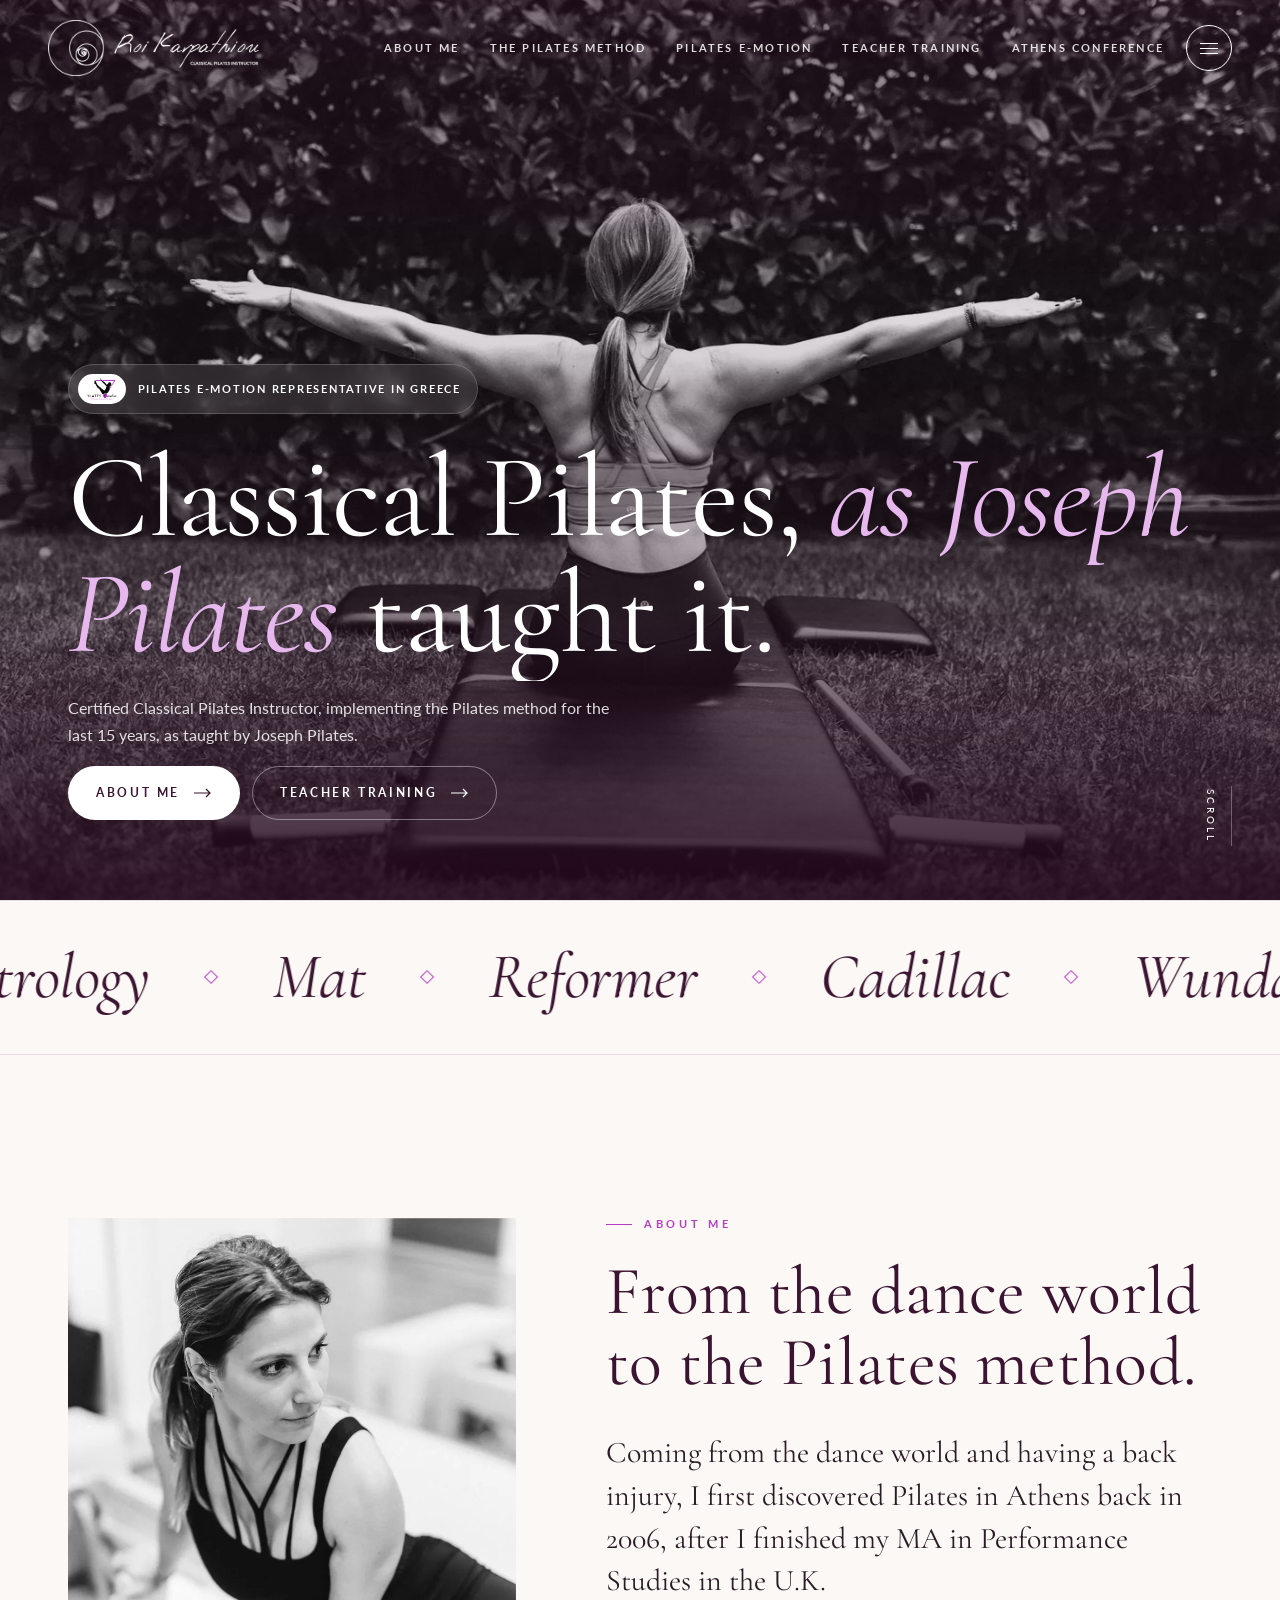
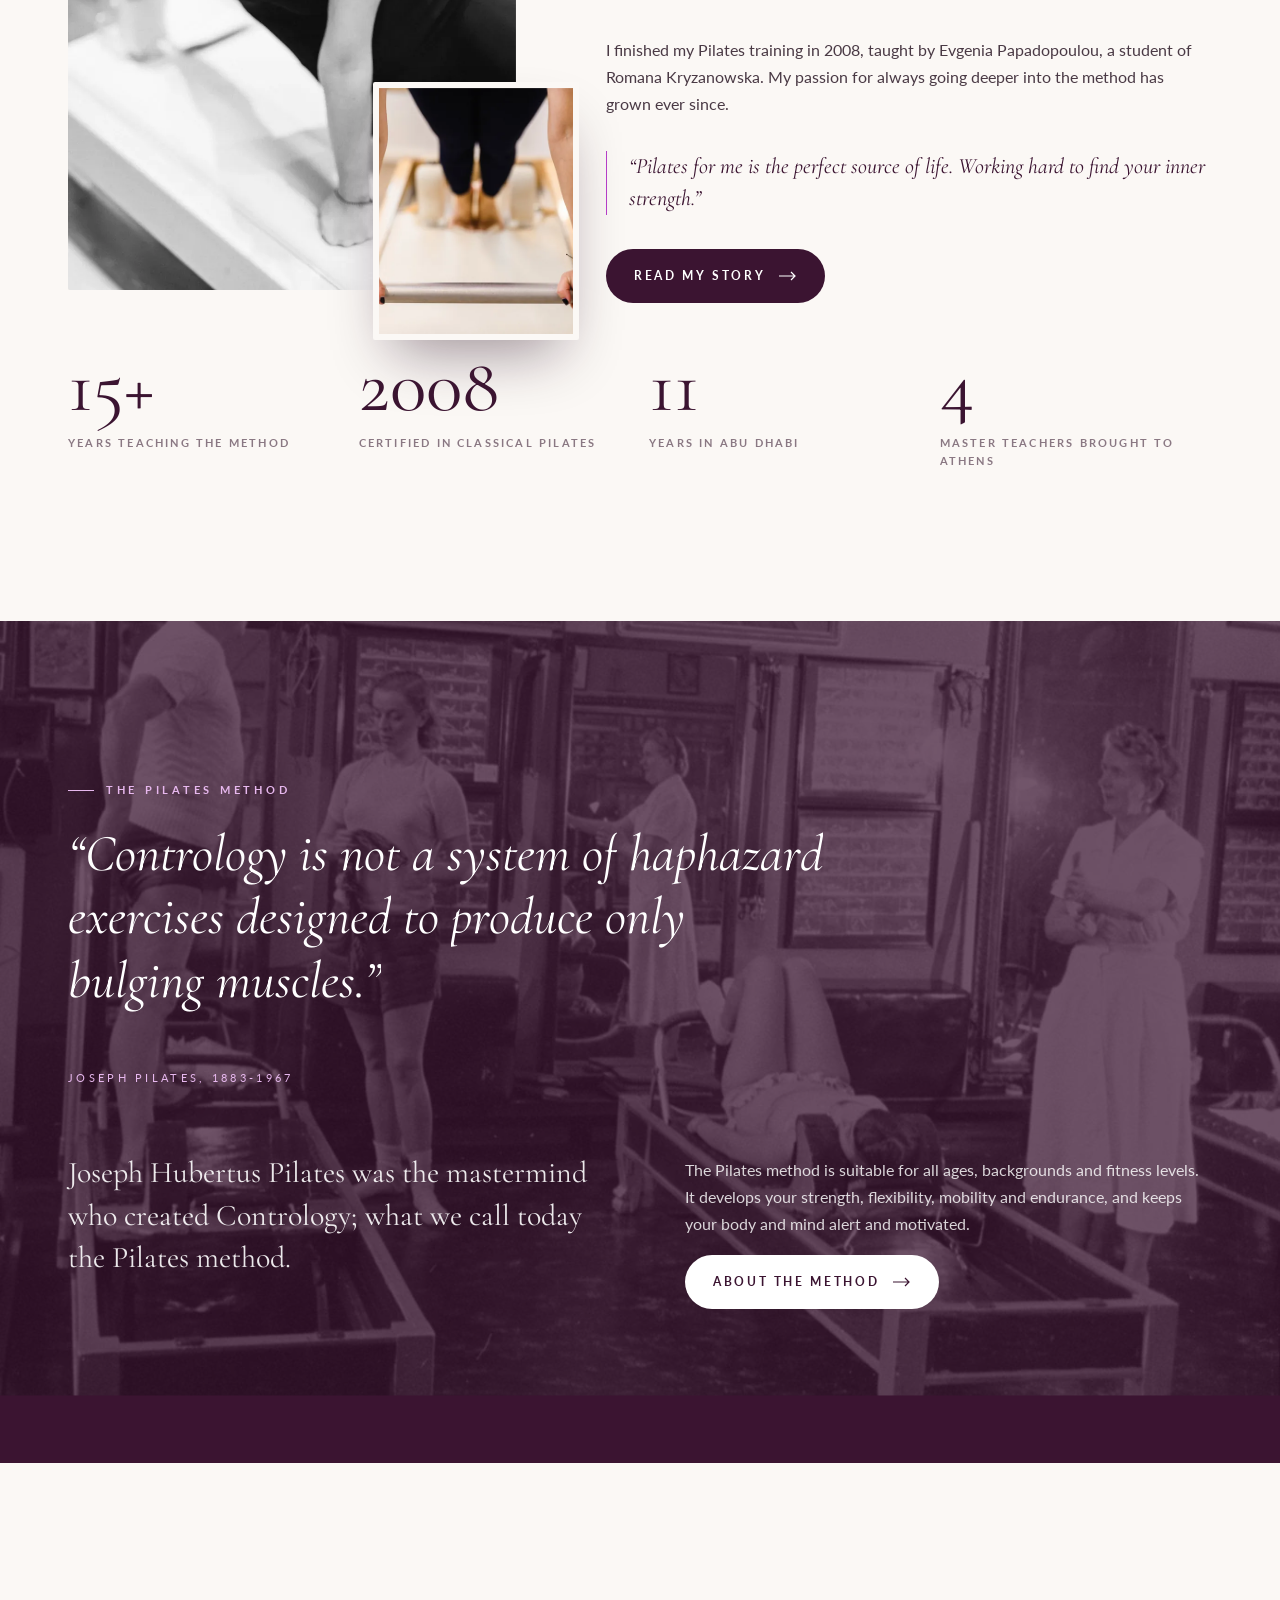
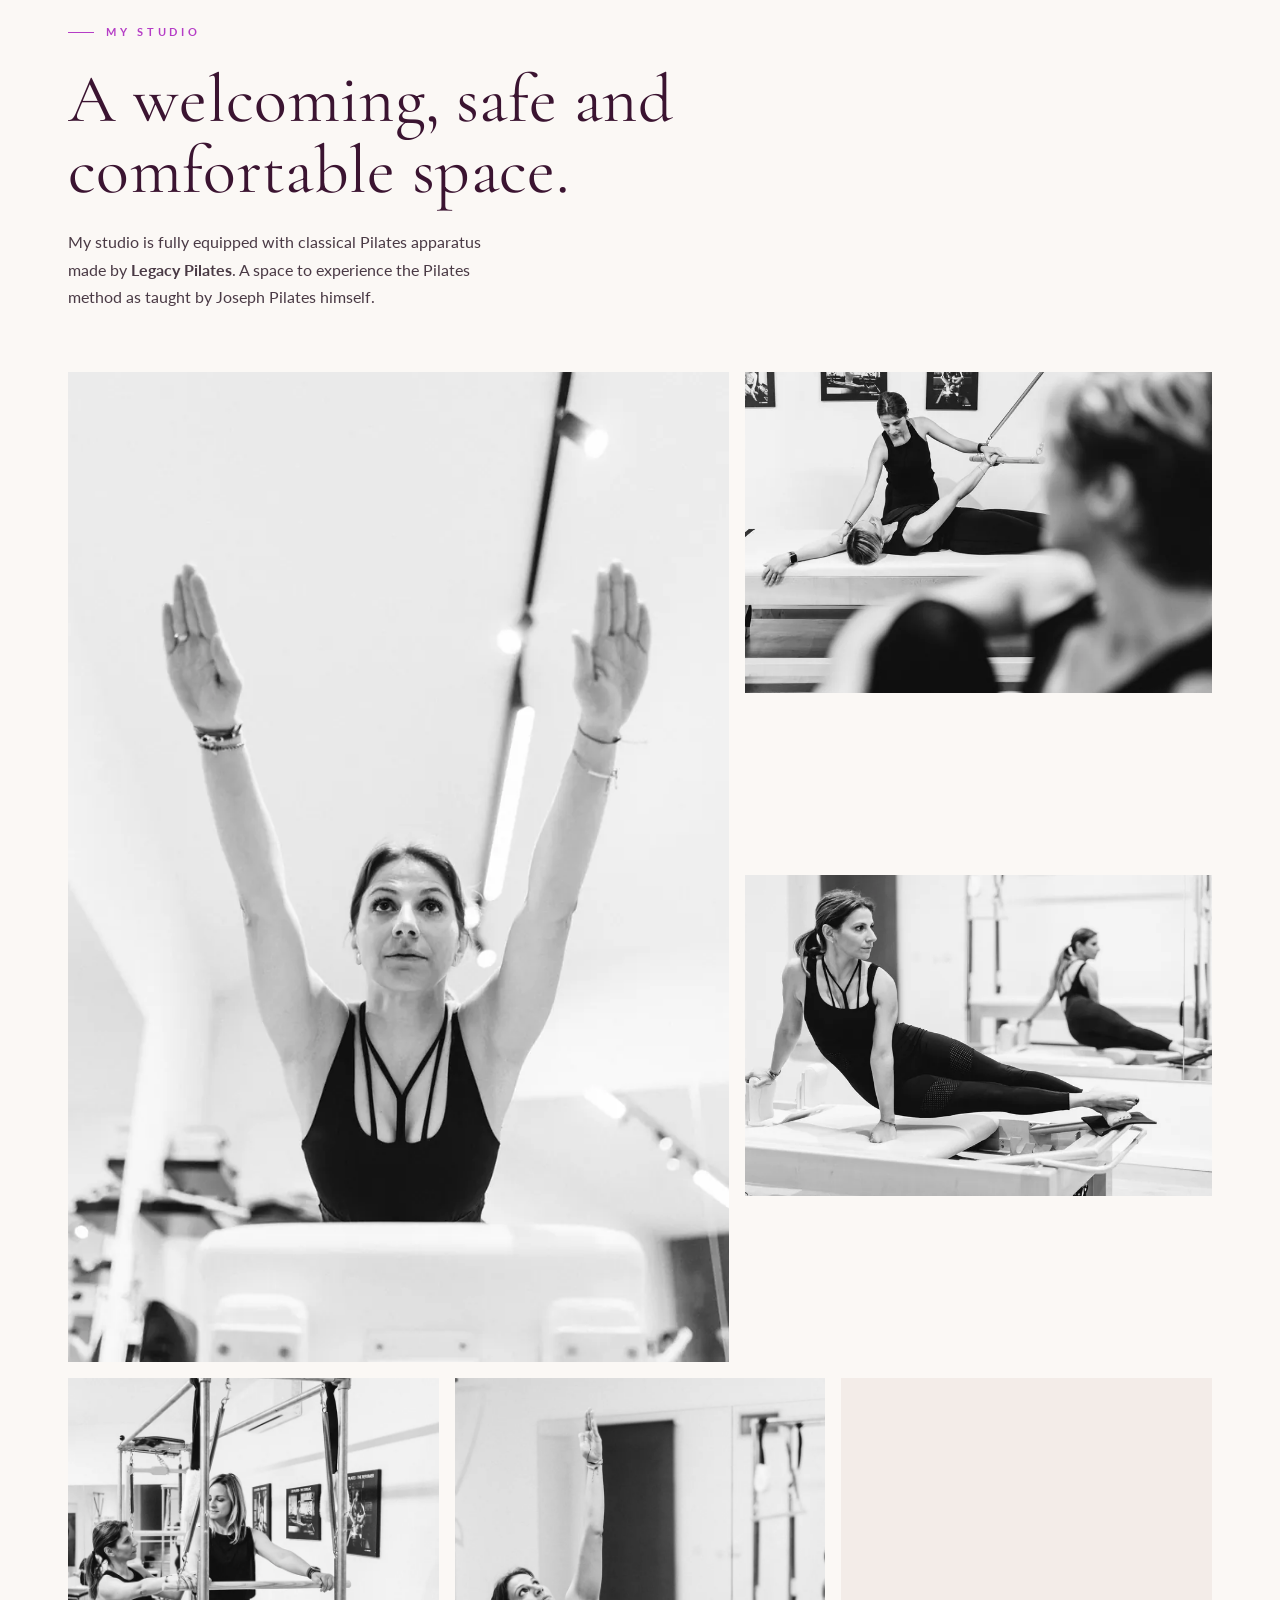
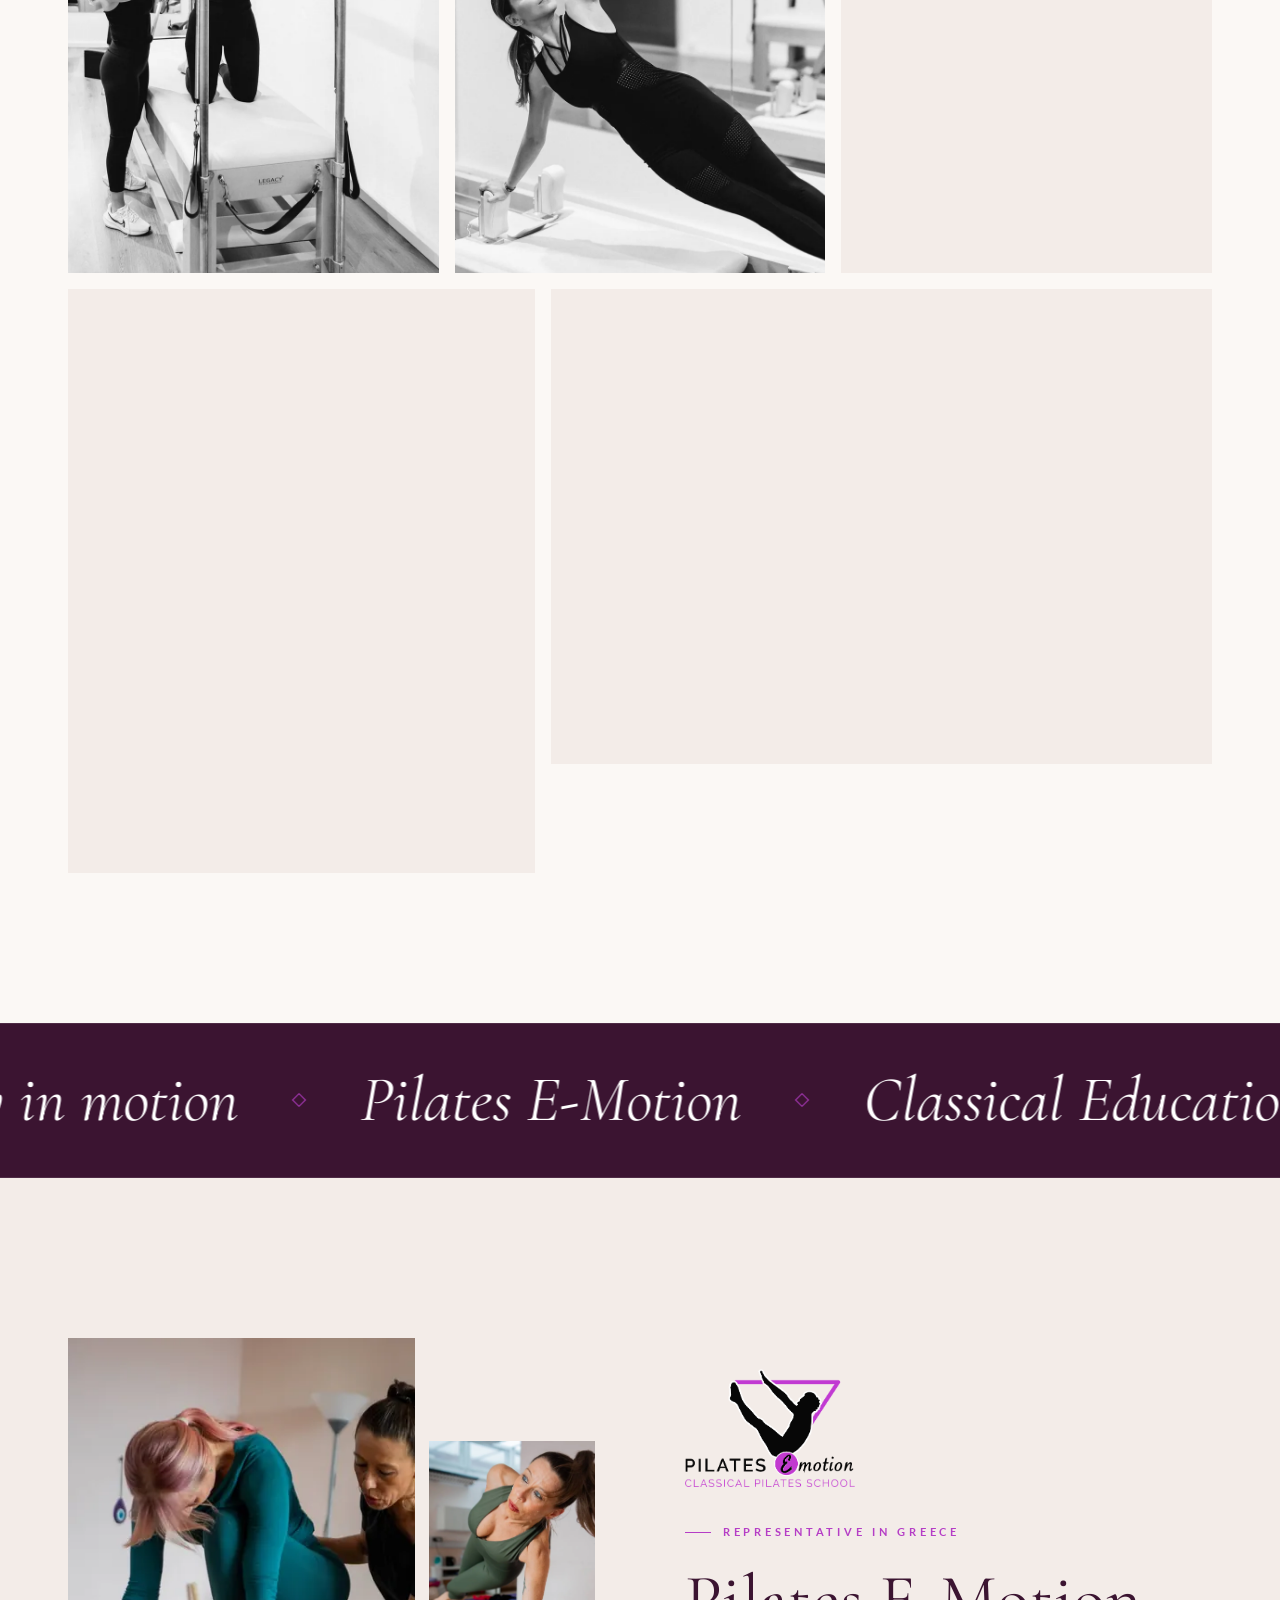
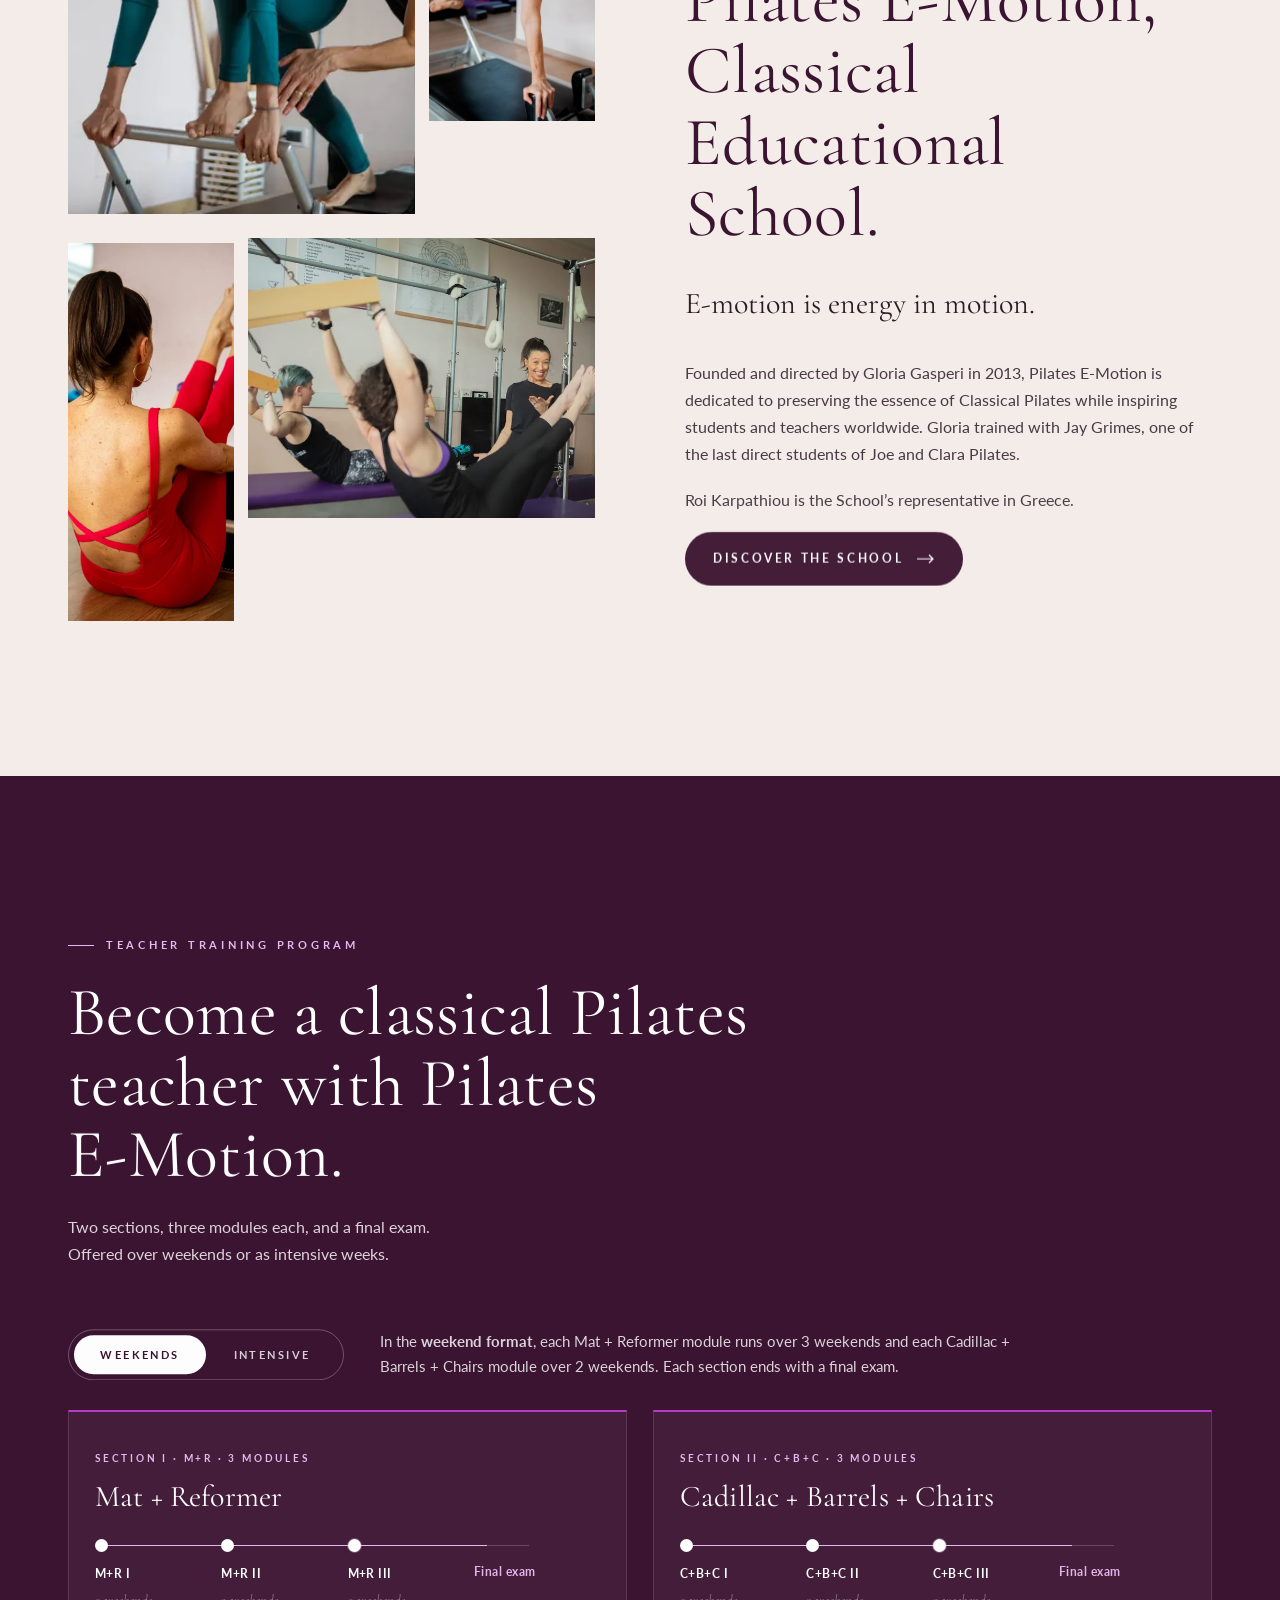
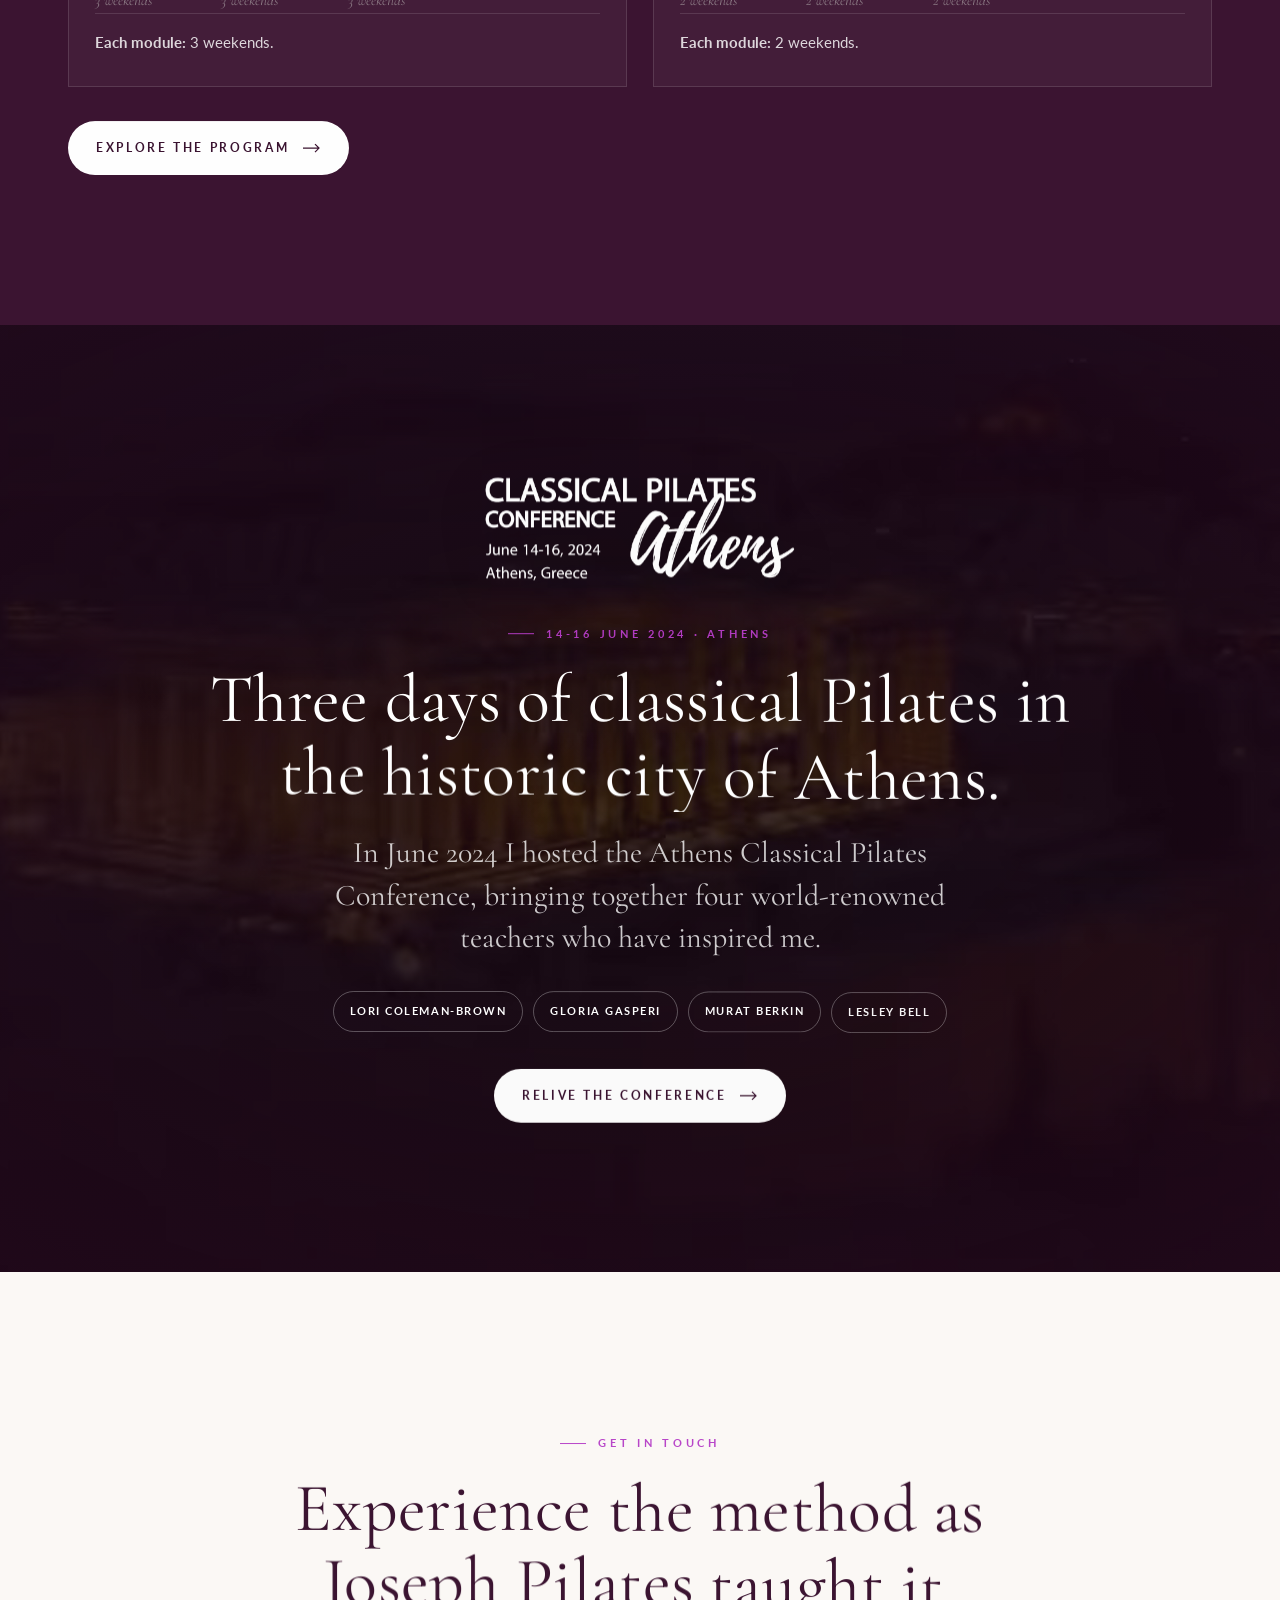
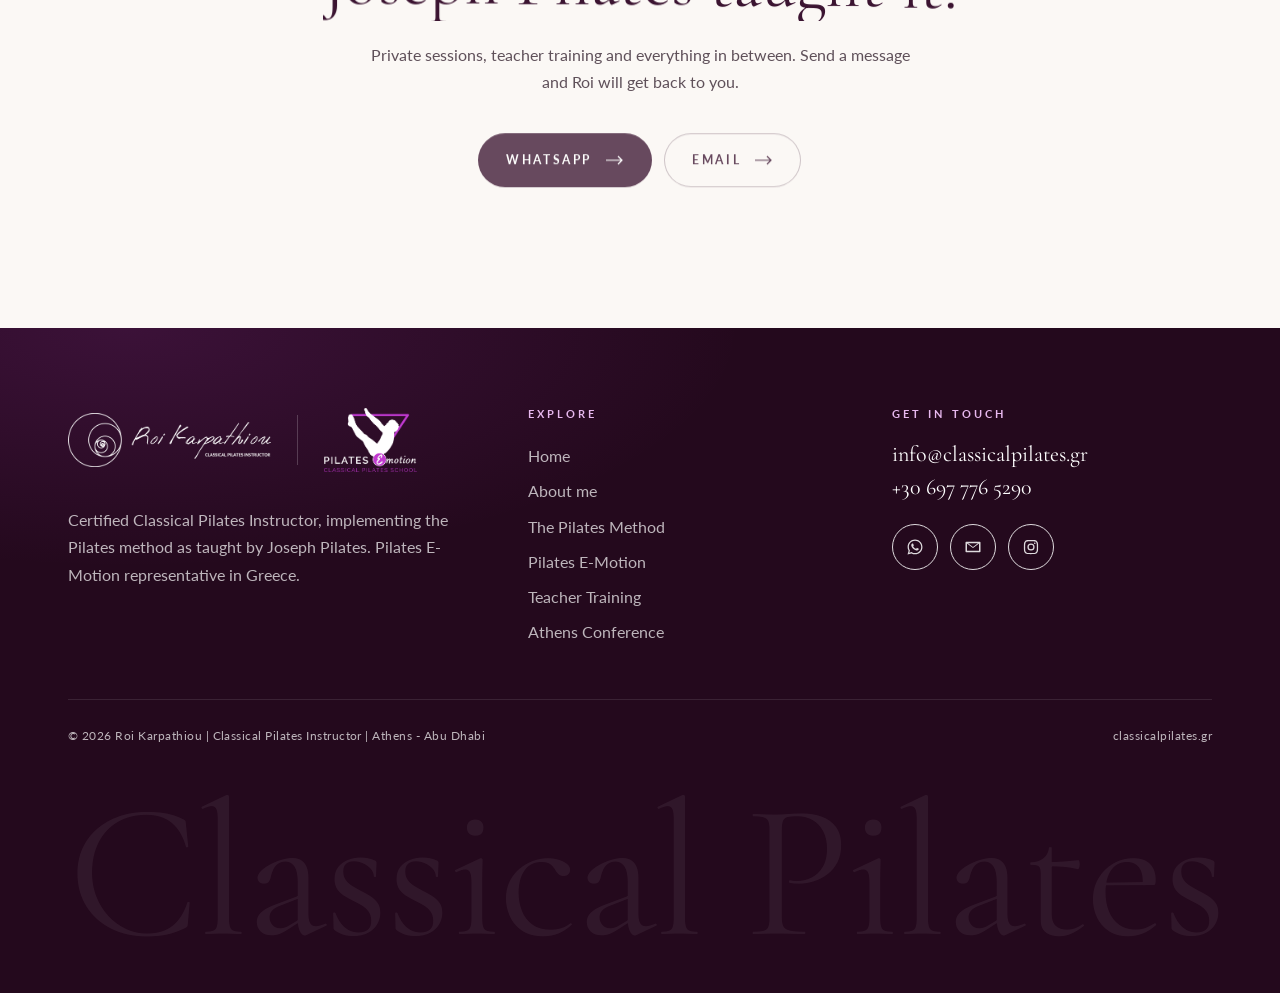
==== commit 830b5904: "v2" ====
--- a/index.html
+++ b/index.html
@@ -29,7 +29,7 @@
 <link href="https://fonts.googleapis.com/css2?family=Cormorant+Garamond:ital,wght@0,400;0,500;1,400;1,500&family=Lato:wght@400;700&display=swap" rel="stylesheet">
 <link rel="preload" as="image" href="assets/img/roi-hero-800.webp" imagesrcset="assets/img/roi-hero-800.webp 800w, assets/img/roi-hero.webp 1600w" imagesizes="100vw">
 <link rel="stylesheet" href="assets/css/site.css">
-<script>document.documentElement.classList.add('js');if(!window.matchMedia('(prefers-reduced-motion: reduce)').matches)document.documentElement.classList.add('motion');</script>
+<script>document.documentElement.classList.add('js');if(window.matchMedia('(hover: none), (pointer: coarse)').matches)document.documentElement.classList.add('touch');if(!window.matchMedia('(prefers-reduced-motion: reduce)').matches)document.documentElement.classList.add('motion');</script>
 <!-- Google Tag Manager -->
 <script>(function(w,d,s,l,i){w[l]=w[l]||[];w[l].push({'gtm.start':new Date().getTime(),event:'gtm.js'});var f=d.getElementsByTagName(s)[0],j=d.createElement(s),dl=l!='dataLayer'?'&l='+l:'';j.async=true;j.src='https://www.googletagmanager.com/gtm.js?id='+i+dl;f.parentNode.insertBefore(j,f);})(window,document,'script','dataLayer','GTM-KKJ4MVG');</script>
 <!-- End Google Tag Manager -->
@@ -177,13 +177,13 @@
     <div class="card">
       <span class="card__tag">Section I &middot; M+R &middot; 3 modules</span>
       <h3>Mat + Reformer</h3>
-      <div class="path"><div class="path__step"><i></i><b>M+R I</b><span><span data-show="regular">3 weekends</span><span data-show="intensive">Mon - Sat</span></span></div><div class="path__step"><i></i><b>M+R II</b><span><span data-show="regular">3 weekends</span><span data-show="intensive">Mon - Sat</span></span></div><div class="path__step"><i></i><b>M+R III</b><span><span data-show="regular">3 weekends</span><span data-show="intensive">Mon - Sat</span></span></div><div class="path__step exam"><i></i><b>Final exam</b><span>&nbsp;</span></div></div>
+      <div class="path"><span class="path__line" aria-hidden="true"></span><div class="path__step"><i></i><b>M+R I</b><span><span data-show="regular">3 weekends</span><span data-show="intensive">Mon - Sat</span></span></div><div class="path__step"><i></i><b>M+R II</b><span><span data-show="regular">3 weekends</span><span data-show="intensive">Mon - Sat</span></span></div><div class="path__step"><i></i><b>M+R III</b><span><span data-show="regular">3 weekends</span><span data-show="intensive">Mon - Sat</span></span></div><div class="path__step exam"><i></i><b>Final exam</b><span>&nbsp;</span></div></div>
       <p class="sched"><b>Each module:</b> <span data-show="regular">3 weekends.</span><span data-show="intensive">Monday to Saturday, 09.00-17.00, Saturday half day.</span></p>
     </div>
     <div class="card">
       <span class="card__tag">Section II &middot; C+B+C &middot; 3 modules</span>
       <h3>Cadillac + Barrels + Chairs</h3>
-      <div class="path"><div class="path__step"><i></i><b>C+B+C I</b><span><span data-show="regular">2 weekends</span><span data-show="intensive">Mon - Thu</span></span></div><div class="path__step"><i></i><b>C+B+C II</b><span><span data-show="regular">2 weekends</span><span data-show="intensive">Mon - Thu</span></span></div><div class="path__step"><i></i><b>C+B+C III</b><span><span data-show="regular">2 weekends</span><span data-show="intensive">Mon - Thu</span></span></div><div class="path__step exam"><i></i><b>Final exam</b><span>&nbsp;</span></div></div>
+      <div class="path"><span class="path__line" aria-hidden="true"></span><div class="path__step"><i></i><b>C+B+C I</b><span><span data-show="regular">2 weekends</span><span data-show="intensive">Mon - Thu</span></span></div><div class="path__step"><i></i><b>C+B+C II</b><span><span data-show="regular">2 weekends</span><span data-show="intensive">Mon - Thu</span></span></div><div class="path__step"><i></i><b>C+B+C III</b><span><span data-show="regular">2 weekends</span><span data-show="intensive">Mon - Thu</span></span></div><div class="path__step exam"><i></i><b>Final exam</b><span>&nbsp;</span></div></div>
       <p class="sched"><b>Each module:</b> <span data-show="regular">2 weekends.</span><span data-show="intensive">Monday to Thursday, 09.00-17.00.</span></p>
     </div>
   </div>
--- a/assets/css/site.css
+++ b/assets/css/site.css
@@ -603,3 +603,45 @@
 .dark .pcard .muted { color: rgba(255,255,255,.65); }
 .dark .pcard__avatar { box-shadow: 0 0 0 4px var(--plum), 0 0 0 5px var(--orchid-soft); }
 .dark .collab__amp { color: var(--orchid-soft); }
+
+/* ===== v8: mobile smoothness, glass header, focus rings, fixes ===== */
+html, body { overflow-x: clip; }
+body { overflow-x: visible; }
+@supports not (overflow: clip) { body { overflow-x: hidden; } }
+
+/* Apple-style glass header, always visible */
+.nav { transition: background-color .45s var(--ease), box-shadow .45s var(--ease), color .45s var(--ease); transform: none !important; }
+.nav.is-solid {
+  background: rgba(251,248,245,.62);
+  -webkit-backdrop-filter: saturate(180%) blur(20px);
+  backdrop-filter: saturate(180%) blur(20px);
+  box-shadow: 0 .5px 0 rgba(59,20,49,.12);
+}
+@supports not ((-webkit-backdrop-filter: blur(1px)) or (backdrop-filter: blur(1px))) { .nav.is-solid { background: rgba(251,248,245,.96); } }
+
+/* no visible focus ring for pointer/touch users in overlays; keyboard ring kept elsewhere */
+.lb__btn:focus, .bio__close:focus, .vmodal__close:focus, dialog video:focus, dialog:focus, .bio a:focus:not(:focus-visible) { outline: none; }
+.lb__btn:focus-visible, .bio__close:focus-visible, .vmodal__close:focus-visible { outline: none; box-shadow: 0 0 0 2px rgba(255,255,255,.55); }
+.vmodal__close { z-index: 3; }
+.vmodal__inner video { outline: none; border: 0; }
+
+/* sticky only on desktop */
+.sticky-d { position: static; }
+@media (min-width: 900px) { .sticky-d { position: sticky; top: 120px; } }
+.only-m { display: block; }
+.only-d { display: none; }
+@media (min-width: 900px) { .only-m { display: none; } .only-d { display: block; } }
+
+/* touch: lighter image reveal (no clip-path animation) */
+html.js.motion.touch [data-img] { clip-path: none; opacity: 0; }
+html.js.motion.touch [data-img] img { transform: scale(1.08); }
+
+/* module path line */
+.path__line { position: absolute; left: 6px; right: 14%; top: 6px; height: 1px; background: var(--orchid); transform-origin: left center; pointer-events: none; }
+.dark .path__line { background: var(--orchid-soft); }
+.path__step { position: relative; z-index: 1; }
+.path__step i { will-change: transform; }
+
+/* GPU hints for animated content */
+[data-reveal], [data-stagger] > *, .masonry__col > * { will-change: auto; }
+.hero__media img, .phero__media img, .phero__media video { will-change: transform; backface-visibility: hidden; }
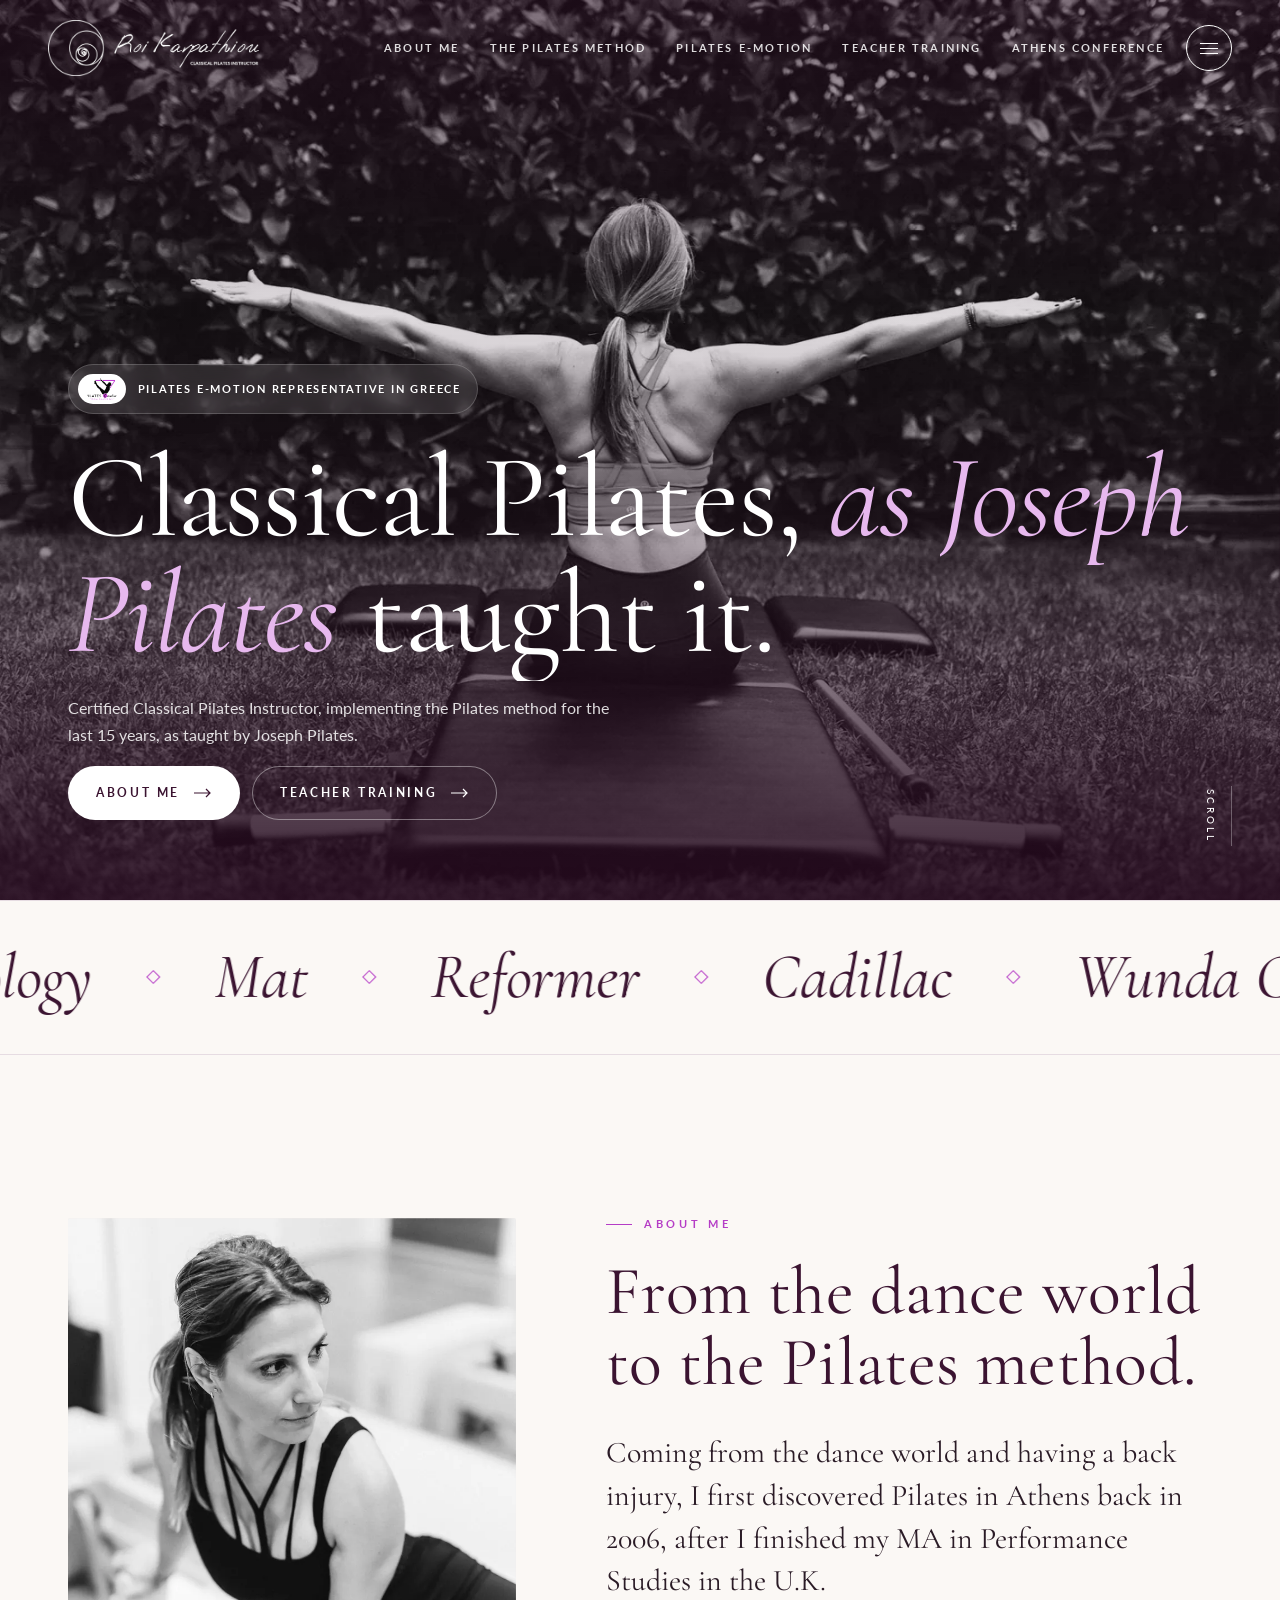
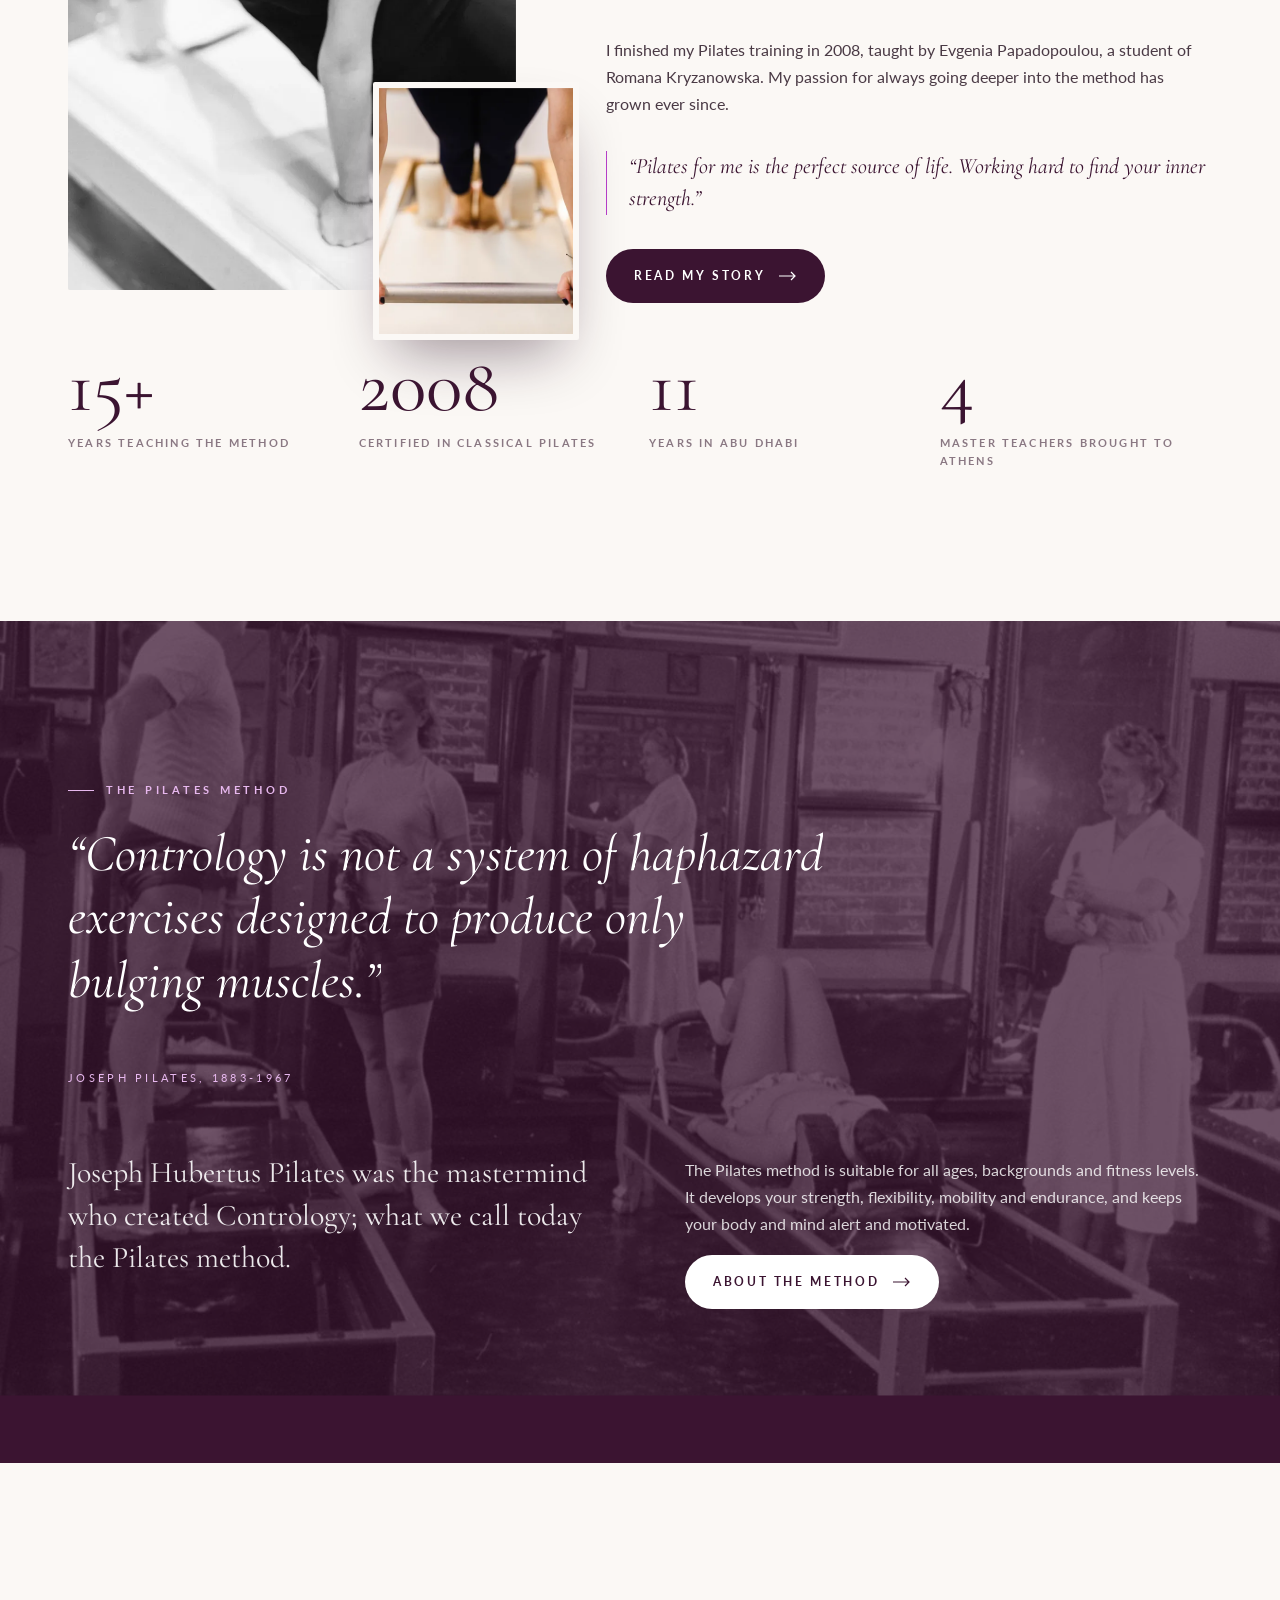
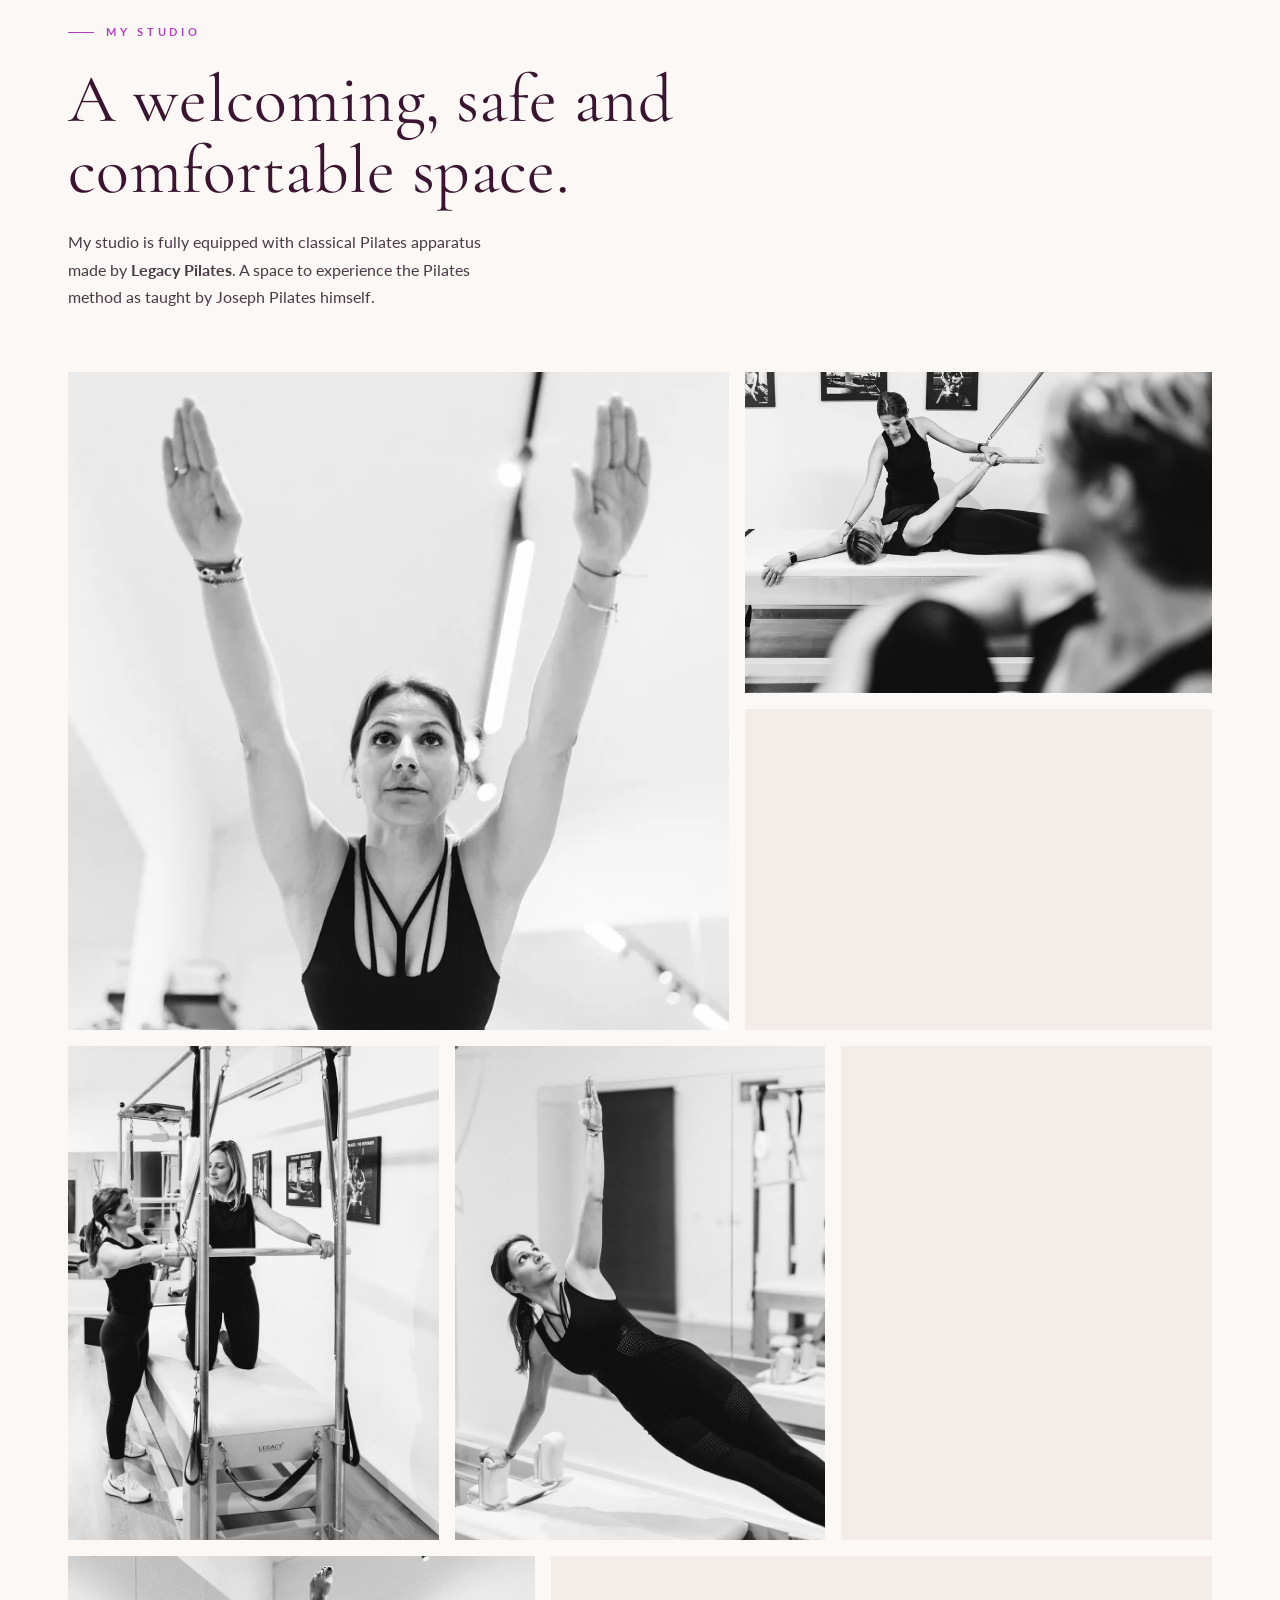
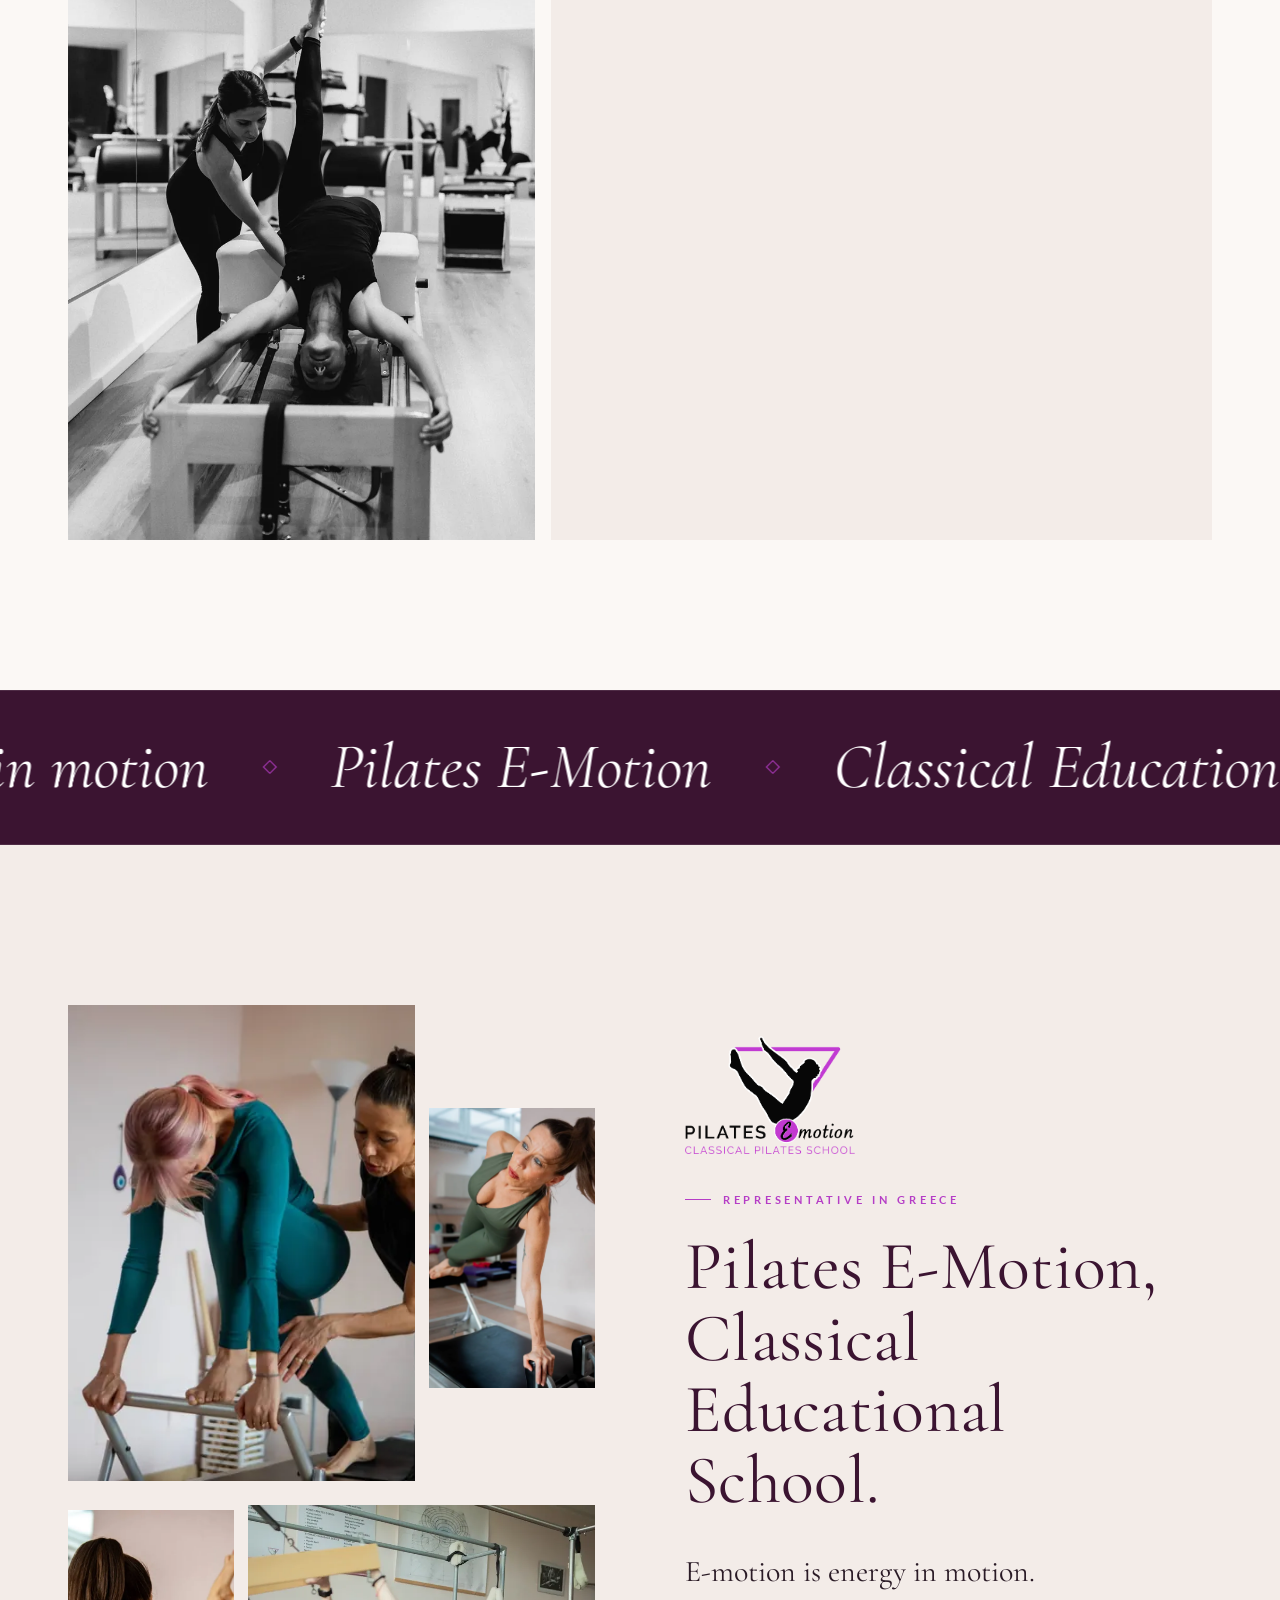
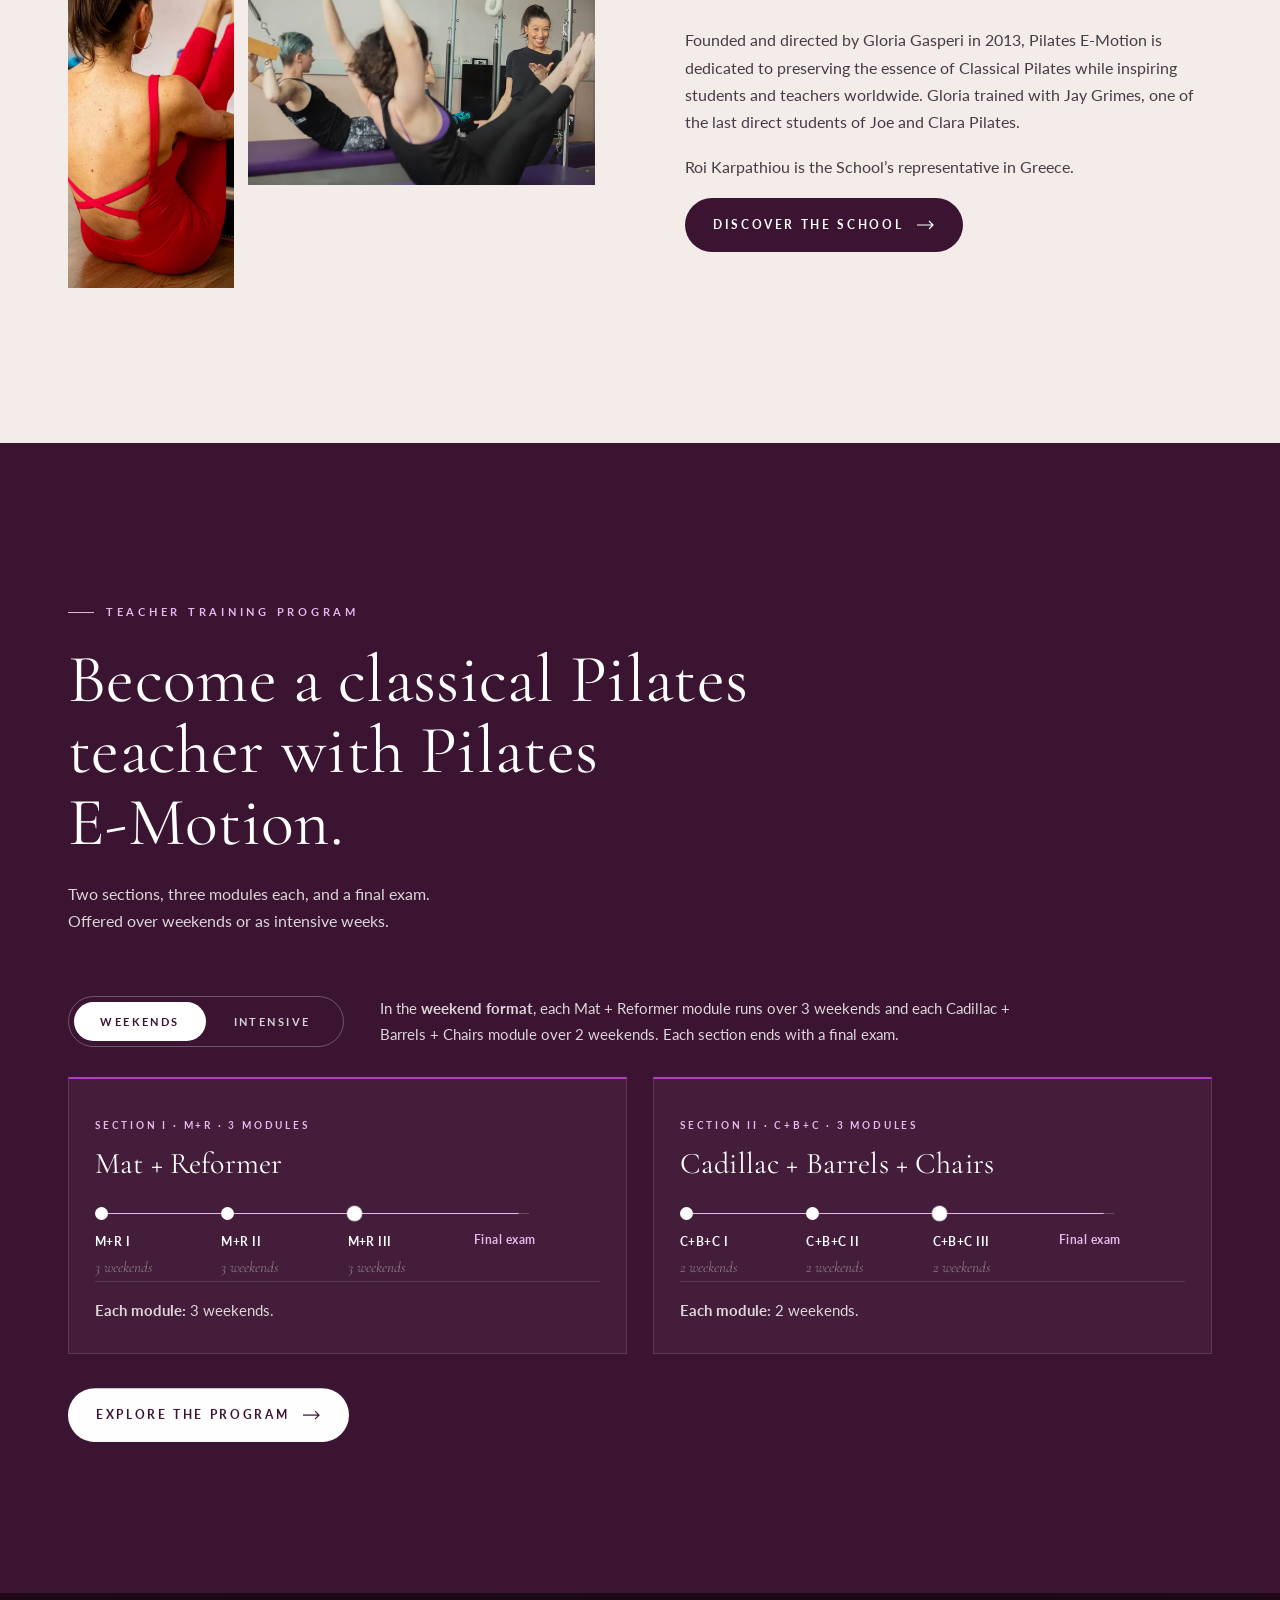
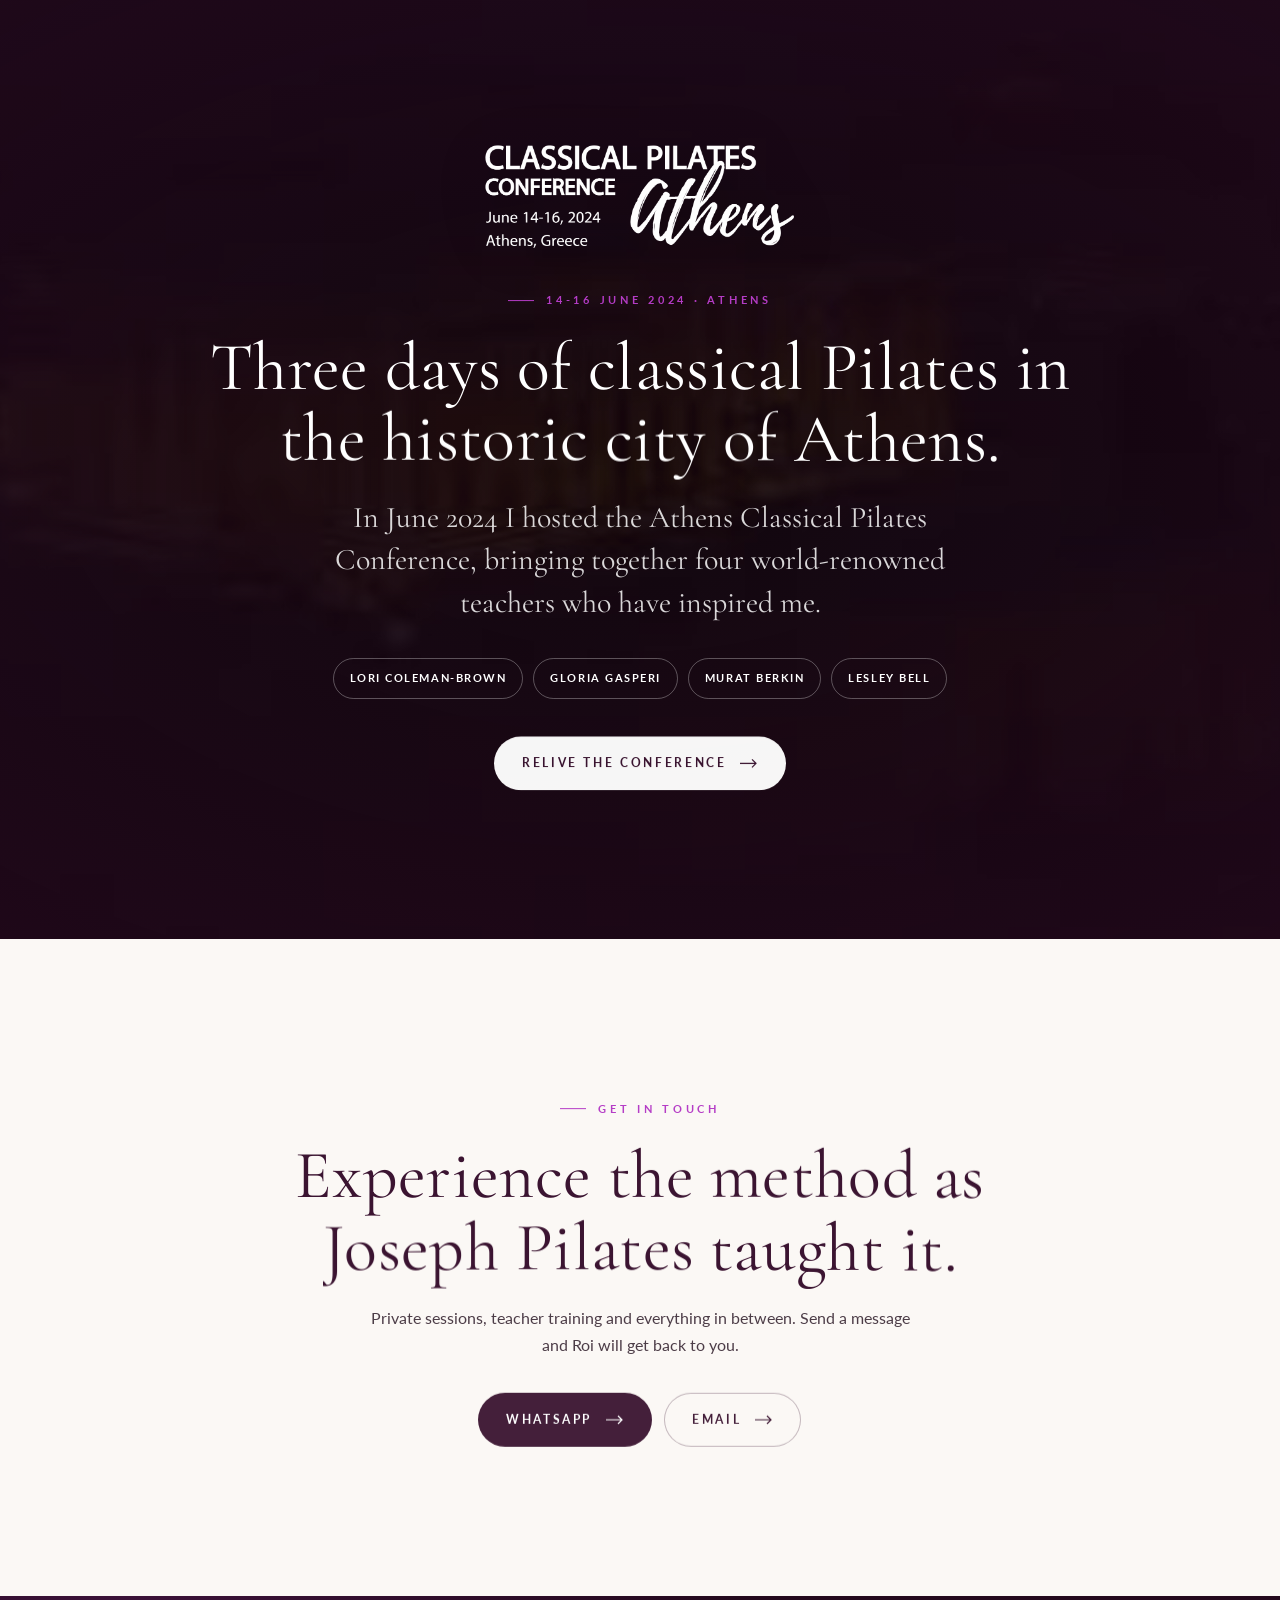
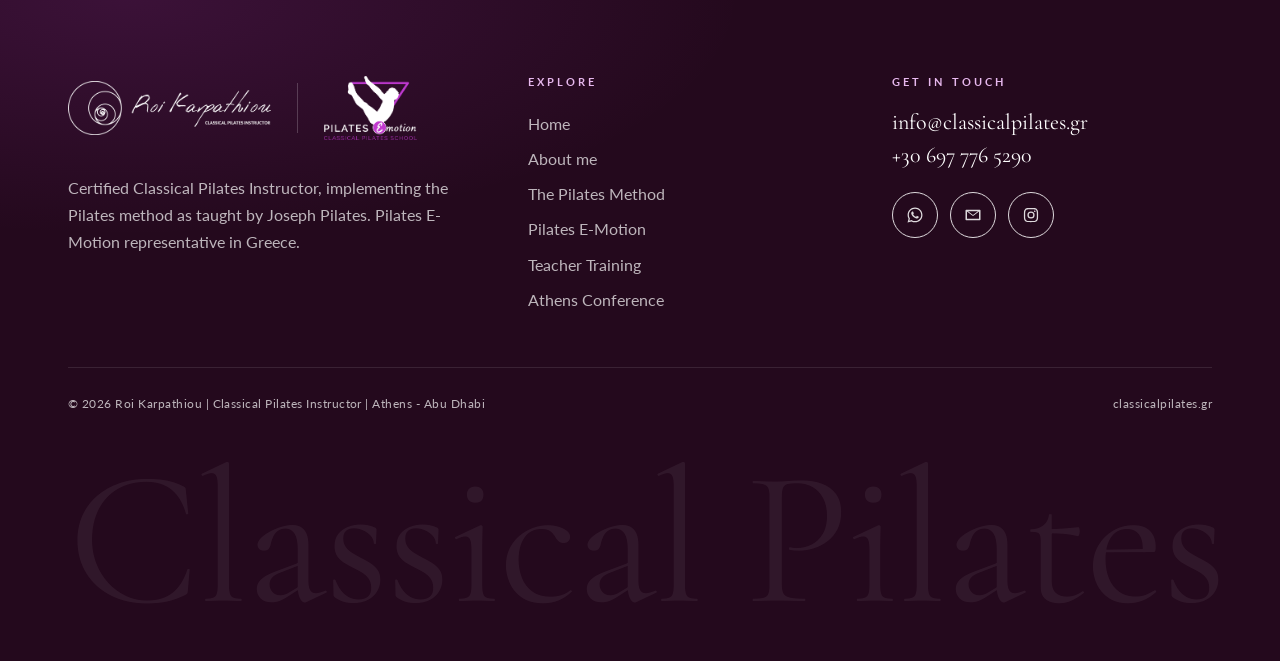
==== commit 9ff603d2: "v6" ====
--- a/index.html
+++ b/index.html
@@ -29,7 +29,7 @@
 <link href="https://fonts.googleapis.com/css2?family=Cormorant+Garamond:ital,wght@0,400;0,500;1,400;1,500&family=Lato:wght@400;700&display=swap" rel="stylesheet">
 <link rel="preload" as="image" href="assets/img/roi-hero-800.webp" imagesrcset="assets/img/roi-hero-800.webp 800w, assets/img/roi-hero.webp 1600w" imagesizes="100vw">
 <link rel="stylesheet" href="assets/css/site.css">
-<script>document.documentElement.classList.add('js');if(window.matchMedia('(hover: none), (pointer: coarse)').matches)document.documentElement.classList.add('touch');if(!window.matchMedia('(prefers-reduced-motion: reduce)').matches)document.documentElement.classList.add('motion');</script>
+<script>(function(){var l=location,p=l.pathname,n=p.replace(/\/index\.html$/,'/').replace(/\.html$/,'');if(n!==p&&l.protocol.indexOf('http')===0)history.replaceState(null,'',n+l.search+l.hash);})();document.documentElement.classList.add('js');if(window.matchMedia('(hover: none), (pointer: coarse)').matches)document.documentElement.classList.add('touch');if(!window.matchMedia('(prefers-reduced-motion: reduce)').matches)document.documentElement.classList.add('motion');</script>
 <!-- Google Tag Manager -->
 <script>(function(w,d,s,l,i){w[l]=w[l]||[];w[l].push({'gtm.start':new Date().getTime(),event:'gtm.js'});var f=d.getElementsByTagName(s)[0],j=d.createElement(s),dl=l!='dataLayer'?'&l='+l:'';j.async=true;j.src='https://www.googletagmanager.com/gtm.js?id='+i+dl;f.parentNode.insertBefore(j,f);})(window,document,'script','dataLayer','GTM-KKJ4MVG');</script>
 <!-- End Google Tag Manager -->
@@ -40,17 +40,17 @@
 <a class="sr-only" href="#main">Skip to content</a>
 <div class="progress" aria-hidden="true"></div>
 <header class="nav">
-  <a class="nav__logo" href="index.html" aria-label="Roi Karpathiou, home">
+  <a class="nav__logo" href="./" aria-label="Roi Karpathiou, home">
     <img class="logo-light" src="assets/img/logo-roi-white.png" alt="Roi Karpathiou, Classical Pilates Instructor" width="2016" height="535">
     <img class="logo-dark" src="assets/img/logo-roi-black.png" alt="" width="2016" height="535">
   </a>
   <div class="nav__right">
-    <nav class="nav__links" aria-label="Main"><a href="about-me.html">About me</a><a href="about-pilates-method.html">The Pilates Method</a><a href="pilates-emotion.html">Pilates E-Motion</a><a href="teacher-training.html">Teacher Training</a><a href="athens-classical-pilates-conference.html">Athens Conference</a></nav>
+    <nav class="nav__links" aria-label="Main"><a href="about-me">About me</a><a href="about-pilates-method">The Pilates Method</a><a href="pilates-emotion">Pilates E-Motion</a><a href="teacher-training">Teacher Training</a><a href="athens-classical-pilates-conference">Athens Conference</a></nav>
     <button class="burger" aria-label="Open menu" aria-expanded="false" aria-controls="menu"><span></span></button>
   </div>
 </header>
 <div class="menu" id="menu" aria-hidden="true">
-  <ul class="menu__list"><li><a href="index.html" aria-current="page"><small>01</small><span class="menu__t">Home</span><span class="menu__d">Classical Pilates, as Joseph Pilates taught it</span></a></li><li><a href="about-me.html"><small>02</small><span class="menu__t">About me</span><span class="menu__d">My story, from dance to the method</span></a></li><li><a href="about-pilates-method.html"><small>03</small><span class="menu__t">The Pilates Method</span><span class="menu__d">Contrology and the classical repertoire</span></a></li><li><a href="pilates-emotion.html"><small>04</small><span class="menu__t">Pilates E-Motion</span><span class="menu__d">The School and Gloria Gasperi</span></a></li><li><a href="teacher-training.html"><small>05</small><span class="menu__t">Teacher Training</span><span class="menu__d">Weekend and intensive formats</span></a></li><li><a href="athens-classical-pilates-conference.html"><small>06</small><span class="menu__t">Athens Conference</span><span class="menu__d">Athens, 14-16 June 2024</span></a></li></ul>
+  <ul class="menu__list"><li><a href="./" aria-current="page"><small>01</small><span class="menu__t">Home</span><span class="menu__d">Classical Pilates, as Joseph Pilates taught it</span></a></li><li><a href="about-me"><small>02</small><span class="menu__t">About me</span><span class="menu__d">My story, from dance to the method</span></a></li><li><a href="about-pilates-method"><small>03</small><span class="menu__t">The Pilates Method</span><span class="menu__d">Contrology and the classical repertoire</span></a></li><li><a href="pilates-emotion"><small>04</small><span class="menu__t">Pilates E-Motion</span><span class="menu__d">The School and Gloria Gasperi</span></a></li><li><a href="teacher-training"><small>05</small><span class="menu__t">Teacher Training</span><span class="menu__d">Weekend and intensive formats</span></a></li><li><a href="athens-classical-pilates-conference"><small>06</small><span class="menu__t">Athens Conference</span><span class="menu__d">Athens, 14-16 June 2024</span></a></li></ul>
   <div class="menu__foot">
     <div class="menu__badge"><img src="assets/img/logo-pilates-emotion-white.png" alt="Pilates E-Motion" width="451" height="313"><span>Pilates E-Motion<br>representative in Greece</span></div>
     <div class="social "><a href="https://wa.me/306977765290" aria-label="WhatsApp Roi Karpathiou" target="_blank" rel="noopener"><svg viewBox="0 0 24 24" aria-hidden="true"><path d="M12.04 2C6.58 2 2.13 6.45 2.13 11.91c0 1.75.46 3.45 1.32 4.95L2.05 22l5.25-1.38a9.9 9.9 0 0 0 4.74 1.21c5.46 0 9.91-4.45 9.91-9.91S17.5 2 12.04 2Zm0 18.15c-1.48 0-2.93-.4-4.2-1.15l-.3-.18-3.12.82.83-3.04-.2-.31a8.2 8.2 0 0 1-1.26-4.38c0-4.54 3.7-8.24 8.25-8.24 4.54 0 8.24 3.7 8.24 8.24 0 4.55-3.7 8.24-8.24 8.24Zm4.52-6.16c-.25-.12-1.47-.72-1.69-.81-.23-.08-.39-.12-.56.13-.16.25-.64.81-.79.97-.14.17-.29.19-.54.06-.25-.12-1.05-.39-1.99-1.23-.74-.66-1.23-1.47-1.38-1.72-.14-.25-.02-.38.11-.51.11-.11.25-.29.37-.43.13-.15.17-.25.25-.42.08-.17.04-.31-.02-.43-.06-.13-.56-1.35-.77-1.85-.2-.48-.41-.42-.56-.43h-.48c-.17 0-.43.06-.66.31-.22.25-.86.85-.86 2.07 0 1.22.89 2.4 1.01 2.56.12.17 1.75 2.67 4.23 3.74.59.26 1.05.41 1.41.52.59.19 1.13.16 1.56.1.48-.07 1.47-.6 1.67-1.18.21-.58.21-1.07.14-1.18-.06-.1-.22-.16-.47-.28Z"/></svg></a><a href="mailto:info@classicalpilates.gr" aria-label="Email Roi Karpathiou"><svg viewBox="0 0 24 24" aria-hidden="true"><path d="M3 5h18a1 1 0 0 1 1 1v12a1 1 0 0 1-1 1H3a1 1 0 0 1-1-1V6a1 1 0 0 1 1-1Zm1 2.3V17h16V7.3l-7.4 5.6a1 1 0 0 1-1.2 0L4 7.3ZM5.4 7l6.6 5 6.6-5H5.4Z"/></svg></a><a href="https://www.instagram.com/roi_karpathiou/" aria-label="Roi Karpathiou on Instagram" target="_blank" rel="noopener"><svg viewBox="0 0 24 24" aria-hidden="true"><path d="M12 7.2a4.8 4.8 0 1 0 0 9.6 4.8 4.8 0 0 0 0-9.6Zm0 7.9a3.1 3.1 0 1 1 0-6.2 3.1 3.1 0 0 1 0 6.2Zm6.1-8.1a1.1 1.1 0 1 1-2.2 0 1.1 1.1 0 0 1 2.2 0ZM21.4 8.1c-.06-1.5-.4-2.83-1.5-3.93-1.1-1.1-2.43-1.44-3.93-1.5C14.43 2.6 9.57 2.6 8.03 2.67c-1.5.07-2.83.41-3.93 1.5-1.1 1.1-1.44 2.43-1.5 3.93-.08 1.55-.08 6.4 0 7.95.06 1.5.4 2.83 1.5 3.93 1.1 1.1 2.43 1.44 3.93 1.5 1.55.09 6.4.09 7.95 0 1.5-.06 2.83-.4 3.93-1.5 1.1-1.1 1.44-2.43 1.5-3.93.09-1.55.09-6.4 0-7.95Zm-2 9.6a3.2 3.2 0 0 1-1.8 1.8c-1.25.5-4.2.38-5.6.38-1.37 0-4.34.11-5.58-.38a3.2 3.2 0 0 1-1.8-1.8c-.5-1.24-.38-4.2-.38-5.58 0-1.38-.11-4.34.38-5.58a3.2 3.2 0 0 1 1.8-1.8c1.24-.5 4.2-.38 5.58-.38 1.38 0 4.34-.12 5.6.38a3.2 3.2 0 0 1 1.8 1.8c.49 1.24.37 4.2.37 5.58 0 1.38.12 4.34-.38 5.58Z"/></svg></a></div>
@@ -62,12 +62,12 @@
 <section class="hero">
   <div class="hero__media"><img src="assets/img/roi-hero.webp" srcset="assets/img/roi-hero-800.webp 800w, assets/img/roi-hero.webp 1600w" sizes="100vw" width="1500" height="1000" alt="Roi Karpathiou on the Pilates mat" fetchpriority="high" decoding="async"></div>
   <div class="wrap hero__inner">
-    <a class="hero__badge" href="pilates-emotion.html" data-reveal><img src="assets/img/logo-pilates-emotion.png" alt="" width="451" height="313">Pilates E-Motion representative in Greece</a>
+    <a class="hero__badge" href="pilates-emotion" data-reveal><img src="assets/img/logo-pilates-emotion.png" alt="" width="451" height="313">Pilates E-Motion representative in Greece</a>
     <h1 class="display hero__title" data-split>Classical Pilates, <em>as Joseph Pilates</em> taught it.</h1>
     <p class="hero__sub" data-reveal>Certified Classical Pilates Instructor, implementing the Pilates method for the last 15 years, as taught by Joseph Pilates.</p>
     <div class="cta__btns" style="justify-content:flex-start" data-reveal>
-      <a class="btn btn--light" href="about-me.html">About me <svg class="arr" viewBox="0 0 18 10" aria-hidden="true"><path d="M0 5h16M12 1l4 4-4 4" fill="none" stroke="currentColor" stroke-width="1.2"/></svg></a>
-      <a class="btn btn--ghost" href="teacher-training.html">Teacher training <svg class="arr" viewBox="0 0 18 10" aria-hidden="true"><path d="M0 5h16M12 1l4 4-4 4" fill="none" stroke="currentColor" stroke-width="1.2"/></svg></a>
+      <a class="btn btn--light" href="about-me">About me <svg class="arr" viewBox="0 0 18 10" aria-hidden="true"><path d="M0 5h16M12 1l4 4-4 4" fill="none" stroke="currentColor" stroke-width="1.2"/></svg></a>
+      <a class="btn btn--ghost" href="teacher-training">Teacher training <svg class="arr" viewBox="0 0 18 10" aria-hidden="true"><path d="M0 5h16M12 1l4 4-4 4" fill="none" stroke="currentColor" stroke-width="1.2"/></svg></a>
     </div>
   </div>
   <div class="hero__scroll" aria-hidden="true"><i></i>Scroll</div>
@@ -88,7 +88,7 @@
       <p class="lead mt-m" data-reveal>Coming from the dance world and having a back injury, I first discovered Pilates in Athens back in 2006, after I finished my MA in Performance Studies in the U.K.</p>
       <p data-reveal>I finished my Pilates training in 2008, taught by Evgenia Papadopoulou, a student of Romana Kryzanowska. My passion for always going deeper into the method has grown ever since.</p>
       <blockquote class="sig-quote" data-reveal>&ldquo;Pilates for me is the perfect source of life. Working hard to find your inner strength.&rdquo;</blockquote>
-      <div data-reveal><a class="btn " href="about-me.html">Read my story <svg class="arr" viewBox="0 0 18 10" aria-hidden="true"><path d="M0 5h16M12 1l4 4-4 4" fill="none" stroke="currentColor" stroke-width="1.2"/></svg></a></div>
+      <div data-reveal><a class="btn " href="about-me">Read my story <svg class="arr" viewBox="0 0 18 10" aria-hidden="true"><path d="M0 5h16M12 1l4 4-4 4" fill="none" stroke="currentColor" stroke-width="1.2"/></svg></a></div>
     </div>
   </div>
   <div class="wrap">
@@ -111,7 +111,7 @@
       <p class="lead" data-reveal>Joseph Hubertus Pilates was the mastermind who created Contrology; what we call today the Pilates method.</p>
       <div data-reveal>
         <p>The Pilates method is suitable for all ages, backgrounds and fitness levels. It develops your strength, flexibility, mobility and endurance, and keeps your body and mind alert and motivated.</p>
-        <a class="btn btn--light" href="about-pilates-method.html">About the method <svg class="arr" viewBox="0 0 18 10" aria-hidden="true"><path d="M0 5h16M12 1l4 4-4 4" fill="none" stroke="currentColor" stroke-width="1.2"/></svg></a>
+        <a class="btn btn--light" href="about-pilates-method">About the method <svg class="arr" viewBox="0 0 18 10" aria-hidden="true"><path d="M0 5h16M12 1l4 4-4 4" fill="none" stroke="currentColor" stroke-width="1.2"/></svg></a>
       </div>
     </div>
   </div>
@@ -126,7 +126,7 @@
       </div>
       <p class="maxw" style="max-width:420px" data-reveal>My studio is fully equipped with classical Pilates apparatus made by <b>Legacy Pilates</b>. A space to experience the Pilates method as taught by Joseph Pilates himself.</p>
     </div>
-    <div class="gallery" data-stagger><a class="g-1 g-a" href="assets/img/studio-784.webp" data-lightbox="studio" aria-label="Open photo 1"><img src="assets/img/studio-784.webp" srcset="assets/img/studio-784-800.webp 800w, assets/img/studio-784.webp 1600w" sizes="(min-width: 900px) 50vw, 50vw" width="1000" height="1500" alt="Roi Karpathiou teaching in her classical Pilates studio" loading="lazy" decoding="async"></a><a class="g-2 g-b" href="assets/img/studio-261.webp" data-lightbox="studio" aria-label="Open photo 2"><img src="assets/img/studio-261.webp" srcset="assets/img/studio-261-800.webp 800w, assets/img/studio-261.webp 1600w" sizes="(min-width: 900px) 50vw, 50vw" width="1500" height="1000" alt="Roi Karpathiou teaching in her classical Pilates studio" loading="lazy" decoding="async"></a><a class="g-3 g-b" href="assets/img/studio-915.webp" data-lightbox="studio" aria-label="Open photo 3"><img src="assets/img/studio-915.webp" srcset="assets/img/studio-915-800.webp 800w, assets/img/studio-915.webp 1600w" sizes="(min-width: 900px) 50vw, 50vw" width="1500" height="1000" alt="Roi Karpathiou teaching in her classical Pilates studio" loading="lazy" decoding="async"></a><a class="g-4 g-b" href="assets/img/studio-64.webp" data-lightbox="studio" aria-label="Open photo 4"><img src="assets/img/studio-64.webp" srcset="assets/img/studio-64-800.webp 800w, assets/img/studio-64.webp 1600w" sizes="(min-width: 900px) 50vw, 50vw" width="1000" height="1500" alt="Roi Karpathiou teaching in her classical Pilates studio" loading="lazy" decoding="async"></a><a class="g-5 g-b" href="assets/img/studio-930.webp" data-lightbox="studio" aria-label="Open photo 5"><img src="assets/img/studio-930.webp" srcset="assets/img/studio-930-800.webp 800w, assets/img/studio-930.webp 1600w" sizes="(min-width: 900px) 50vw, 50vw" width="1000" height="1500" alt="Roi Karpathiou teaching in her classical Pilates studio" loading="lazy" decoding="async"></a><a class="g-6 g-b" href="assets/img/studio-726.webp" data-lightbox="studio" aria-label="Open photo 6"><img src="assets/img/studio-726.webp" srcset="assets/img/studio-726-800.webp 800w, assets/img/studio-726.webp 1600w" sizes="(min-width: 900px) 50vw, 50vw" width="1000" height="1500" alt="Roi Karpathiou teaching in her classical Pilates studio" loading="lazy" decoding="async"></a><a class="g-7 g-b" href="assets/img/studio-497.webp" data-lightbox="studio" aria-label="Open photo 7"><img src="assets/img/studio-497.webp" srcset="assets/img/studio-497-800.webp 800w, assets/img/studio-497.webp 1600w" sizes="(min-width: 900px) 50vw, 50vw" width="1000" height="1500" alt="Roi Karpathiou teaching in her classical Pilates studio" loading="lazy" decoding="async"></a><a class="g-8 g-a" href="assets/img/studio-956.webp" data-lightbox="studio" aria-label="Open photo 8"><img src="assets/img/studio-956.webp" srcset="assets/img/studio-956-800.webp 800w, assets/img/studio-956.webp 1600w" sizes="(min-width: 900px) 50vw, 50vw" width="1500" height="914" alt="Roi Karpathiou teaching in her classical Pilates studio" loading="lazy" decoding="async"></a></div><a href="assets/img/studio-131.webp" data-lightbox="studio" hidden aria-hidden="true" tabindex="-1">studio-131</a><a href="assets/img/studio-335.webp" data-lightbox="studio" hidden aria-hidden="true" tabindex="-1">studio-335</a><a href="assets/img/studio-358.webp" data-lightbox="studio" hidden aria-hidden="true" tabindex="-1">studio-358</a><a href="assets/img/studio-461.webp" data-lightbox="studio" hidden aria-hidden="true" tabindex="-1">studio-461</a><a href="assets/img/studio-748.webp" data-lightbox="studio" hidden aria-hidden="true" tabindex="-1">studio-748</a>
+    <div class="gallery" data-stagger><a class="g-1 g-a" href="assets/img/studio-784.webp" data-lightbox="studio" aria-label="Open photo 1"><img src="assets/img/studio-784.webp" srcset="assets/img/studio-784-800.webp 800w, assets/img/studio-784.webp 1600w" sizes="(min-width: 900px) 50vw, 50vw" width="1000" height="1500" alt="Roi Karpathiou teaching in her classical Pilates studio" loading="lazy" decoding="async"></a><a class="g-2 g-b" href="assets/img/studio-261.webp" data-lightbox="studio" aria-label="Open photo 2"><img src="assets/img/studio-261.webp" srcset="assets/img/studio-261-800.webp 800w, assets/img/studio-261.webp 1600w" sizes="(min-width: 900px) 50vw, 50vw" width="1500" height="1000" alt="Roi Karpathiou teaching in her classical Pilates studio" loading="lazy" decoding="async"></a><a class="g-3 g-b" href="assets/img/studio-915.webp" data-lightbox="studio" aria-label="Open photo 3"><img src="assets/img/studio-915.webp" srcset="assets/img/studio-915-800.webp 800w, assets/img/studio-915.webp 1600w" sizes="(min-width: 900px) 50vw, 50vw" width="1500" height="1000" alt="Roi Karpathiou teaching in her classical Pilates studio" loading="lazy" decoding="async"></a><a class="g-4 g-b" href="assets/img/studio-64.webp" data-lightbox="studio" aria-label="Open photo 4"><img src="assets/img/studio-64.webp" srcset="assets/img/studio-64-800.webp 800w, assets/img/studio-64.webp 1600w" sizes="(min-width: 900px) 50vw, 50vw" width="1000" height="1500" alt="Roi Karpathiou teaching in her classical Pilates studio" loading="lazy" decoding="async"></a><a class="g-5 g-b" href="assets/img/studio-930.webp" data-lightbox="studio" aria-label="Open photo 5"><img src="assets/img/studio-930.webp" srcset="assets/img/studio-930-800.webp 800w, assets/img/studio-930.webp 1600w" sizes="(min-width: 900px) 50vw, 50vw" width="1000" height="1500" alt="Roi Karpathiou teaching in her classical Pilates studio" loading="lazy" decoding="async"></a><a class="g-6 g-b" href="assets/img/studio-726.webp" data-lightbox="studio" aria-label="Open photo 6"><img src="assets/img/studio-726.webp" srcset="assets/img/studio-726-800.webp 800w, assets/img/studio-726.webp 1600w" sizes="(min-width: 900px) 50vw, 50vw" width="1000" height="1500" alt="Roi Karpathiou teaching in her classical Pilates studio" loading="lazy" decoding="async"></a><a class="g-7 g-b" href="assets/img/about-bw-335.webp" data-lightbox="studio" aria-label="Open photo 7"><img src="assets/img/about-bw-335.webp" srcset="assets/img/about-bw-335-800.webp 800w, assets/img/about-bw-335.webp 1600w" sizes="(min-width: 900px) 50vw, 50vw" width="1000" height="1500" alt="Roi Karpathiou teaching in her classical Pilates studio" loading="lazy" decoding="async"></a><a class="g-8 g-a" href="assets/img/studio-956.webp" data-lightbox="studio" aria-label="Open photo 8"><img src="assets/img/studio-956.webp" srcset="assets/img/studio-956-800.webp 800w, assets/img/studio-956.webp 1600w" sizes="(min-width: 900px) 50vw, 50vw" width="1500" height="914" alt="Roi Karpathiou teaching in her classical Pilates studio" loading="lazy" decoding="async"></a></div><a href="assets/img/studio-131.webp" data-lightbox="studio" hidden aria-hidden="true" tabindex="-1">studio-131</a><a href="assets/img/studio-335.webp" data-lightbox="studio" hidden aria-hidden="true" tabindex="-1">studio-335</a><a href="assets/img/studio-358.webp" data-lightbox="studio" hidden aria-hidden="true" tabindex="-1">studio-358</a><a href="assets/img/studio-461.webp" data-lightbox="studio" hidden aria-hidden="true" tabindex="-1">studio-461</a><a href="assets/img/studio-748.webp" data-lightbox="studio" hidden aria-hidden="true" tabindex="-1">studio-748</a>
   </div>
 </section>
 
@@ -149,7 +149,7 @@
       <p data-reveal>Founded and directed by Gloria Gasperi in 2013, Pilates E-Motion is dedicated to preserving the essence of Classical Pilates while inspiring students and teachers worldwide. Gloria trained with Jay Grimes, one of the last direct students of Joe and Clara Pilates.</p>
       <p data-reveal>Roi Karpathiou is the School&rsquo;s representative in Greece.</p>
       <div class="cta__btns" style="justify-content:flex-start" data-reveal>
-        <a class="btn " href="pilates-emotion.html">Discover the School <svg class="arr" viewBox="0 0 18 10" aria-hidden="true"><path d="M0 5h16M12 1l4 4-4 4" fill="none" stroke="currentColor" stroke-width="1.2"/></svg></a>
+        <a class="btn " href="pilates-emotion">Discover the School <svg class="arr" viewBox="0 0 18 10" aria-hidden="true"><path d="M0 5h16M12 1l4 4-4 4" fill="none" stroke="currentColor" stroke-width="1.2"/></svg></a>
       </div>
     </div>
   </div>
@@ -188,7 +188,7 @@
     </div>
   </div>
 </div>
-    <div class="mt-m" data-reveal><a class="btn btn--light" href="teacher-training.html">Explore the program <svg class="arr" viewBox="0 0 18 10" aria-hidden="true"><path d="M0 5h16M12 1l4 4-4 4" fill="none" stroke="currentColor" stroke-width="1.2"/></svg></a></div>
+    <div class="mt-m" data-reveal><a class="btn btn--light" href="teacher-training">Explore the program <svg class="arr" viewBox="0 0 18 10" aria-hidden="true"><path d="M0 5h16M12 1l4 4-4 4" fill="none" stroke="currentColor" stroke-width="1.2"/></svg></a></div>
   </div>
 </section>
 
@@ -207,7 +207,7 @@
     <div class="chips" data-stagger>
       <span class="chip">Lori Coleman-Brown</span><span class="chip">Gloria Gasperi</span><span class="chip">Murat Berkin</span><span class="chip">Lesley Bell</span>
     </div>
-    <div data-reveal><a class="btn btn--light" href="athens-classical-pilates-conference.html">Relive the conference <svg class="arr" viewBox="0 0 18 10" aria-hidden="true"><path d="M0 5h16M12 1l4 4-4 4" fill="none" stroke="currentColor" stroke-width="1.2"/></svg></a></div>
+    <div data-reveal><a class="btn btn--light" href="athens-classical-pilates-conference">Relive the conference <svg class="arr" viewBox="0 0 18 10" aria-hidden="true"><path d="M0 5h16M12 1l4 4-4 4" fill="none" stroke="currentColor" stroke-width="1.2"/></svg></a></div>
   </div>
 </section>
 
@@ -237,7 +237,7 @@
       </div>
       <div>
         <h4>Explore</h4>
-        <ul><li><a href="index.html">Home</a></li><li><a href="about-me.html">About me</a></li><li><a href="about-pilates-method.html">The Pilates Method</a></li><li><a href="pilates-emotion.html">Pilates E-Motion</a></li><li><a href="teacher-training.html">Teacher Training</a></li><li><a href="athens-classical-pilates-conference.html">Athens Conference</a></li></ul>
+        <ul><li><a href="./">Home</a></li><li><a href="about-me">About me</a></li><li><a href="about-pilates-method">The Pilates Method</a></li><li><a href="pilates-emotion">Pilates E-Motion</a></li><li><a href="teacher-training">Teacher Training</a></li><li><a href="athens-classical-pilates-conference">Athens Conference</a></li></ul>
       </div>
       <div class="footer__contact">
         <h4>Get in touch</h4>
--- a/assets/css/site.css
+++ b/assets/css/site.css
@@ -645,3 +645,38 @@
 /* GPU hints for animated content */
 [data-reveal], [data-stagger] > *, .masonry__col > * { will-change: auto; }
 .hero__media img, .phero__media img, .phero__media video { will-change: transform; backface-visibility: hidden; }
+
+/* ===== v9: smooth biography sheet ===== */
+dialog.bio { position: fixed; inset: 0; width: 100vw; height: 100vh; height: 100lvh; overflow: hidden; }
+dialog.bio::backdrop { background: rgba(20,5,16,0); -webkit-backdrop-filter: none; backdrop-filter: none; transition: background .45s ease; }
+dialog.bio.is-in::backdrop { background: rgba(20,5,16,.7); }
+.bio__inner {
+  position: fixed; left: 0; right: 0; top: 8svh; bottom: auto; height: 92svh;
+  transform: translate3d(0, 100%, 0); transition: transform .55s cubic-bezier(.22,1,.36,1);
+  will-change: transform; backface-visibility: hidden; contain: layout paint;
+}
+dialog.bio.is-in .bio__inner { transform: translate3d(0, 0, 0); }
+dialog.bio.is-out .bio__inner { transform: translate3d(0, 100%, 0); transition-duration: .4s; transition-timing-function: cubic-bezier(.55,0,.8,.3); }
+.bio__img { position: relative; z-index: 1; background: #E9E1E6; }
+.bio__img img { opacity: 1; }
+.bio__close { position: absolute; z-index: 5; }
+.bio__text > * { transition: opacity .5s ease .2s, transform .5s cubic-bezier(.22,1,.36,1) .2s; }
+dialog.bio:not(.is-in) .bio__text > :nth-child(-n+4) { opacity: 0; transform: translate3d(0, 14px, 0); }
+@media (min-width: 900px) {
+  .bio__inner {
+    top: 0; bottom: 0; left: 0; right: 0; margin: auto;
+    width: min(1080px, 90vw); height: min(680px, 86vh);
+    transform: translate3d(0, 24px, 0) scale(.97); opacity: 0;
+    transition: transform .5s cubic-bezier(.22,1,.36,1), opacity .35s ease;
+  }
+  dialog.bio.is-in .bio__inner { transform: none; opacity: 1; }
+  dialog.bio.is-out .bio__inner { transform: translate3d(0, 12px, 0) scale(.98); opacity: 0; transition-duration: .3s; }
+}
+@media (prefers-reduced-motion: reduce) { .bio__inner, .bio__text > * { transition: none !important; } }
+html.modal-open, html.modal-open body { overflow: hidden; }
+
+/* ===== v10: home studio gallery - tiles fill their grid cells exactly ===== */
+@media (min-width: 900px) {
+  .gallery .g-1, .gallery .g-8 { aspect-ratio: auto; position: relative; }
+  .gallery .g-1 img, .gallery .g-8 img { position: absolute; inset: 0; width: 100%; height: 100%; }
+}
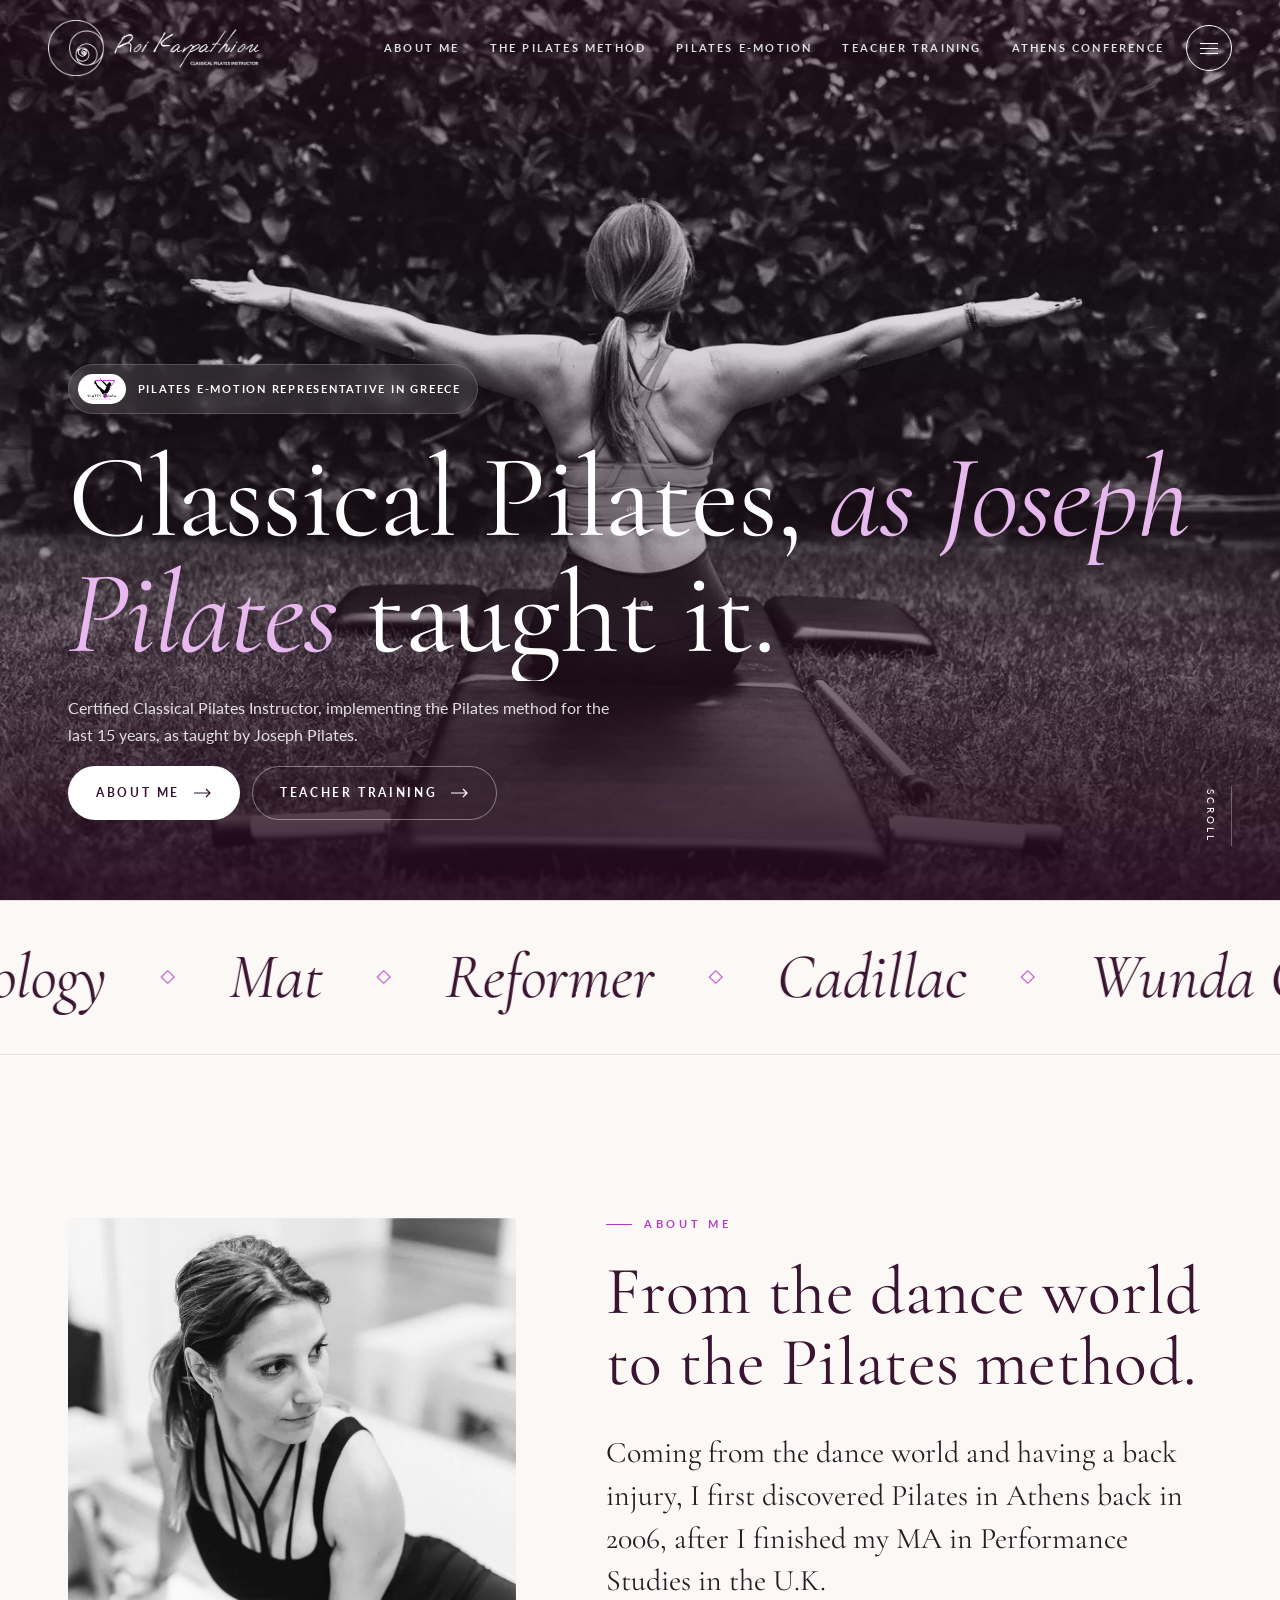
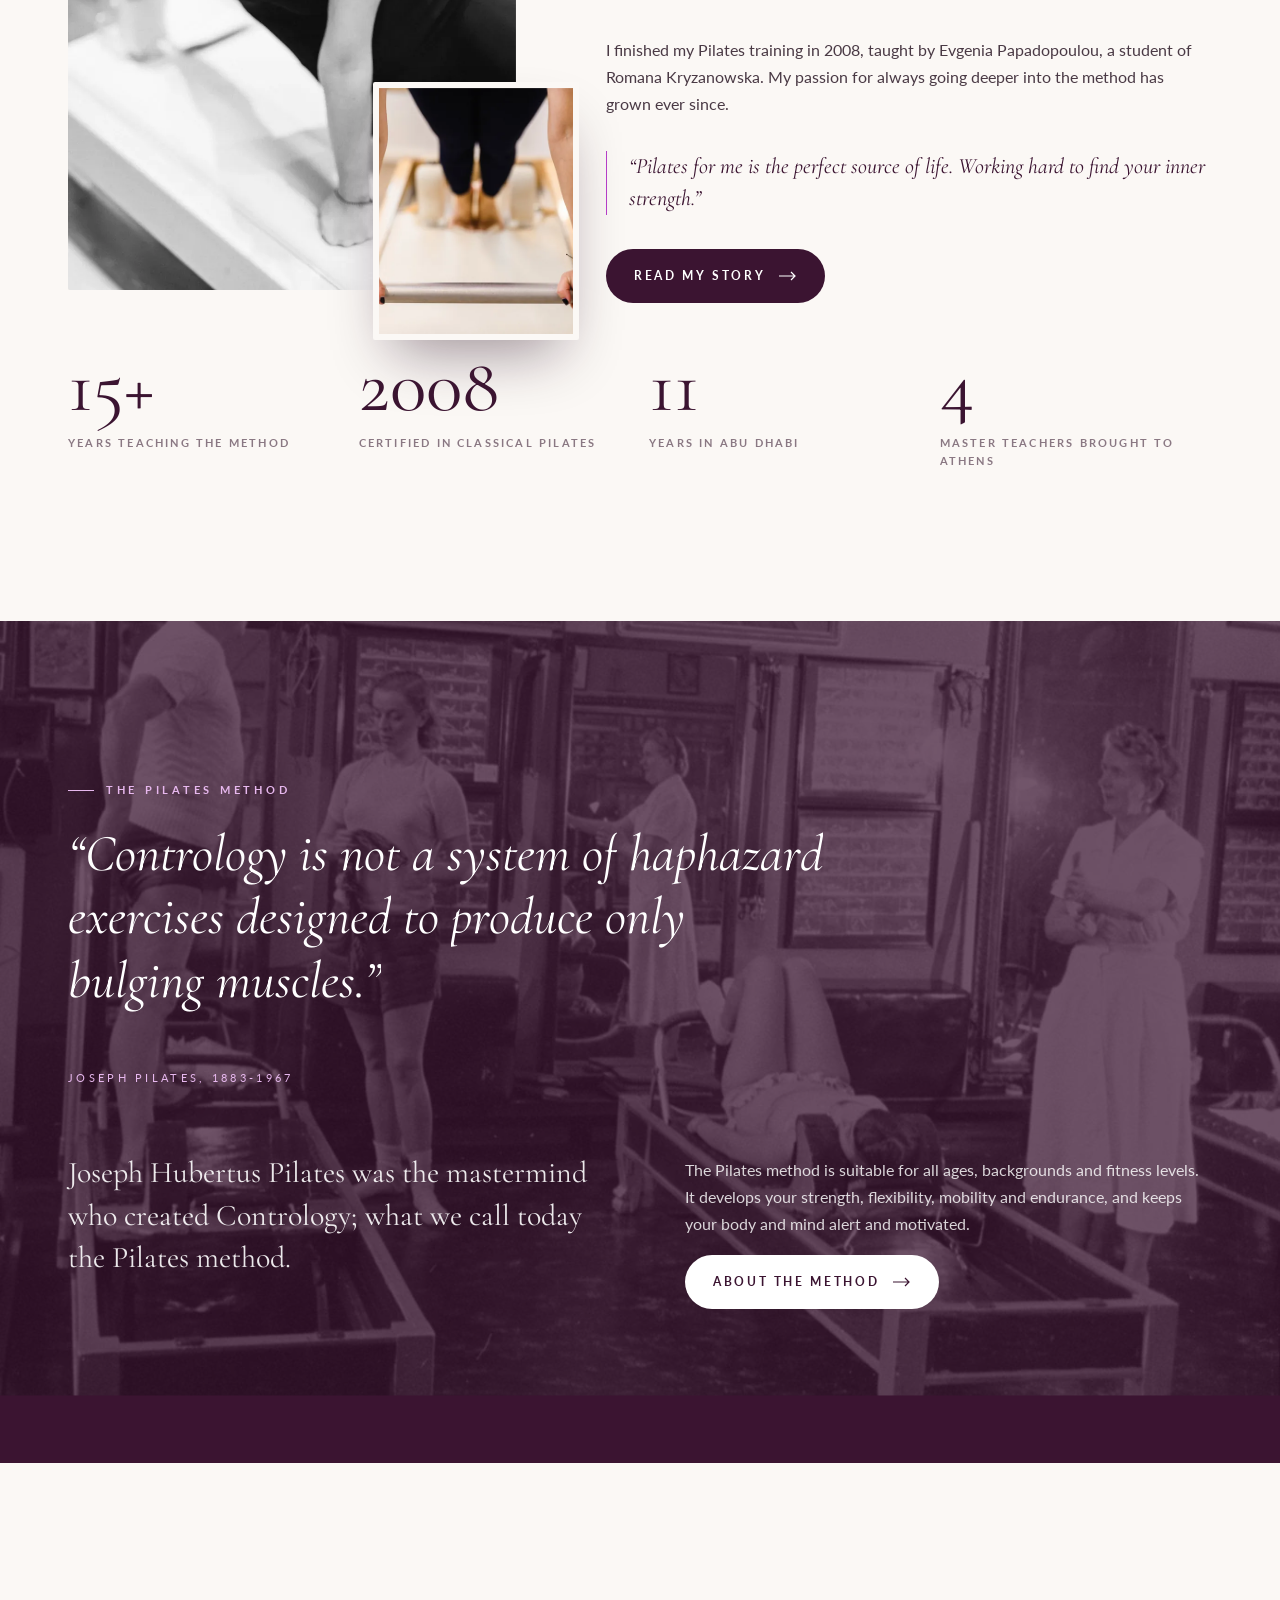
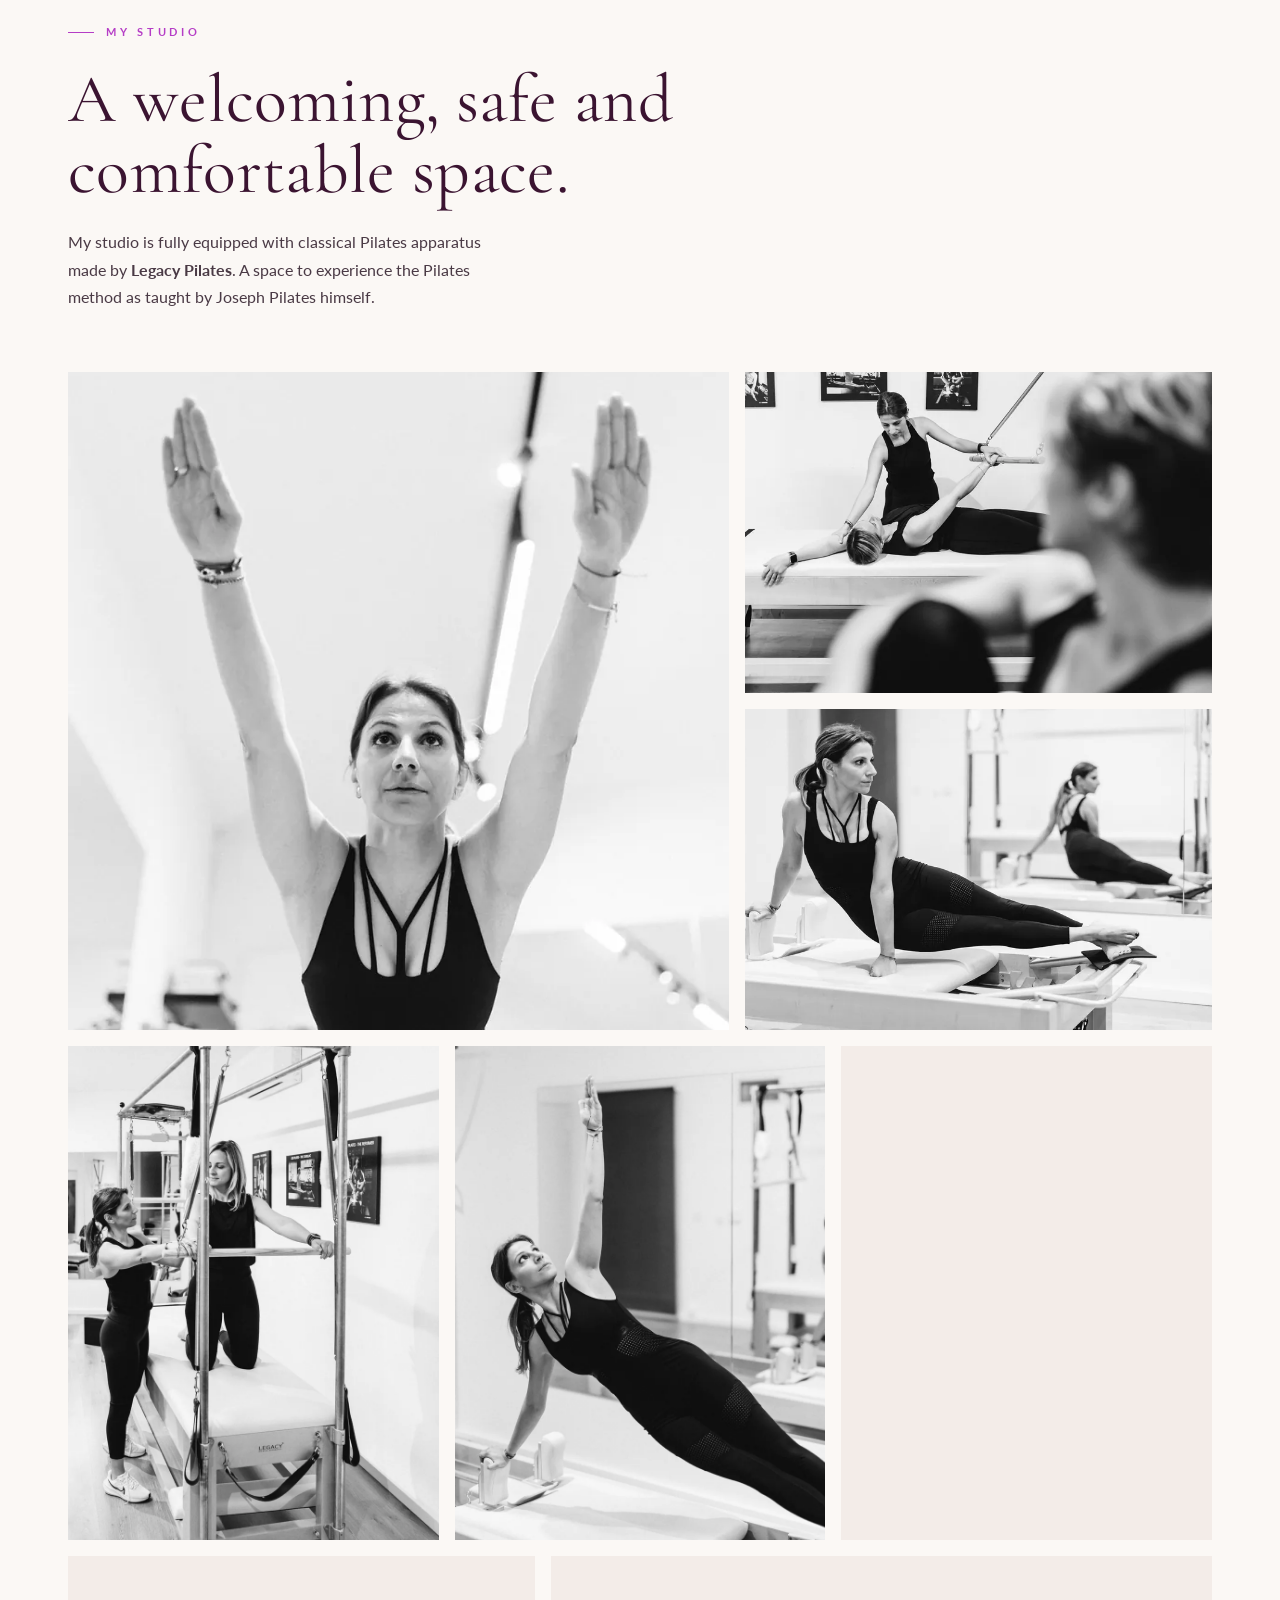
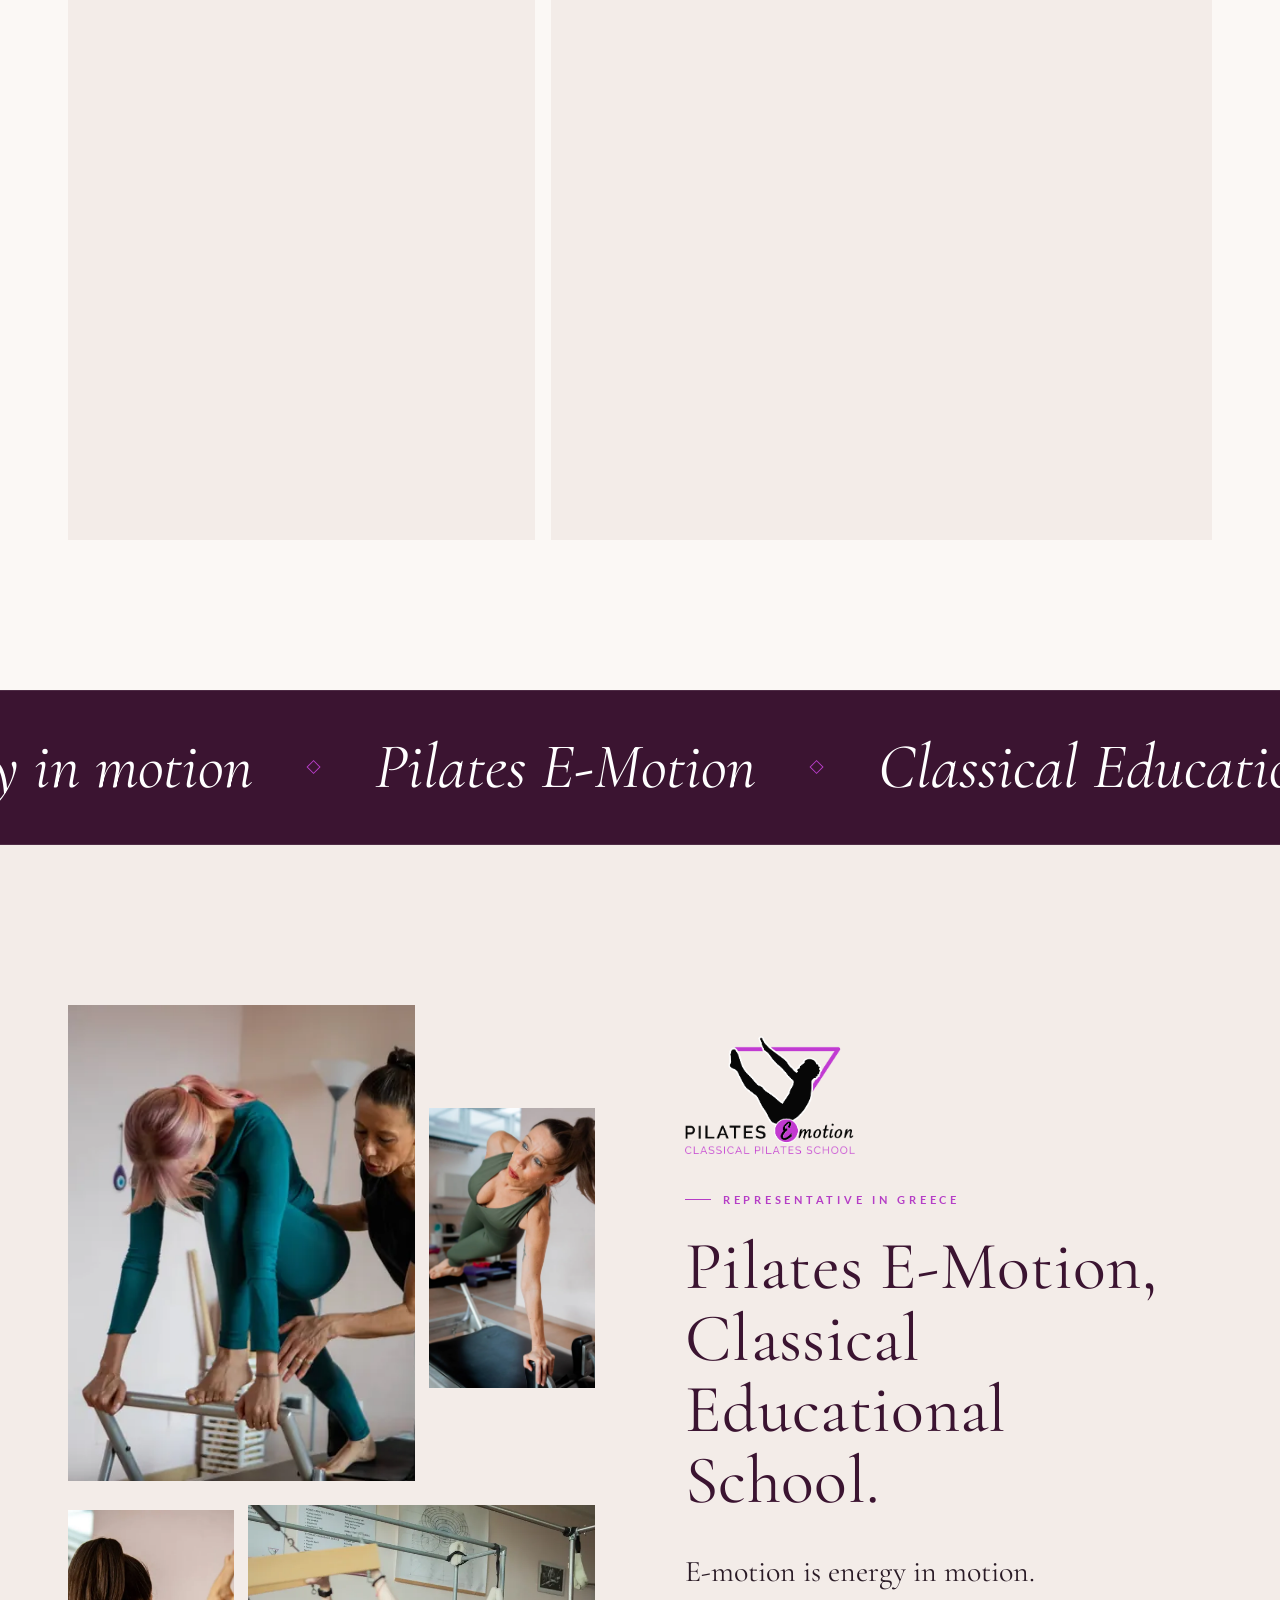
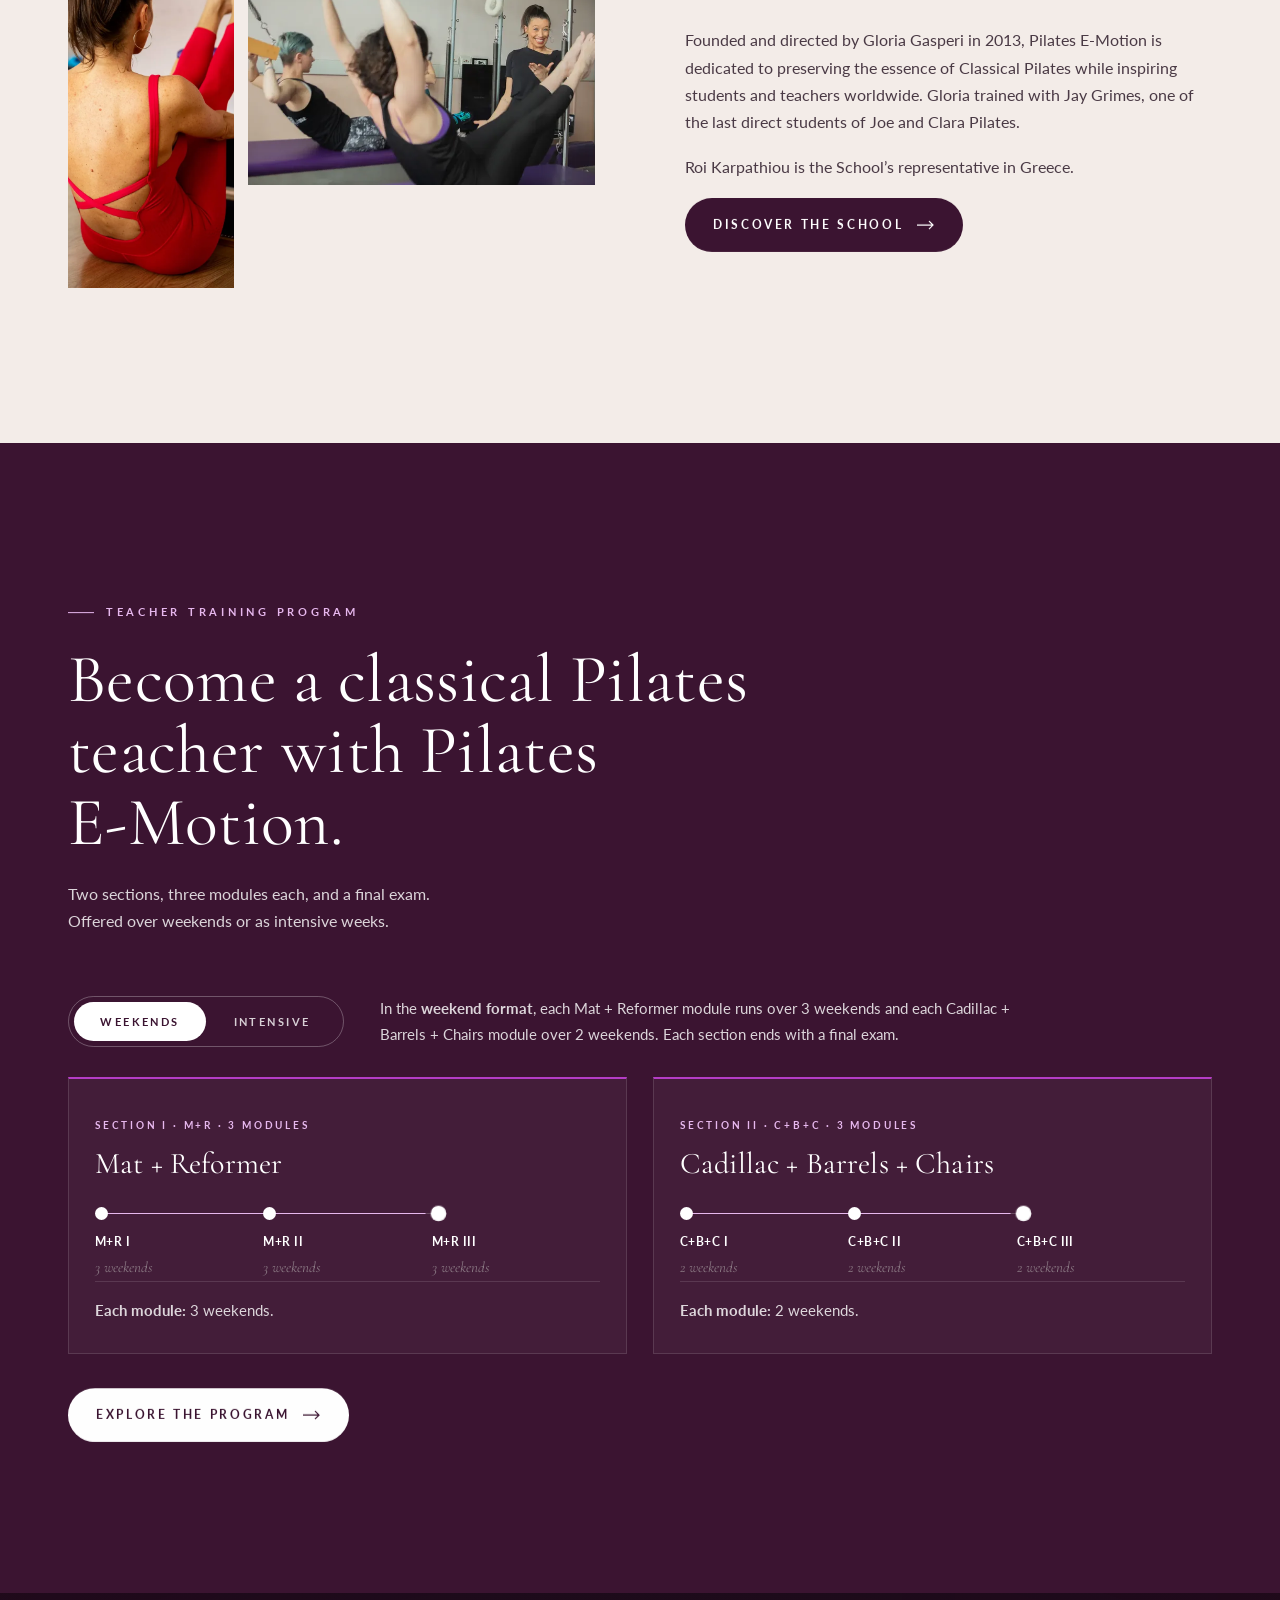
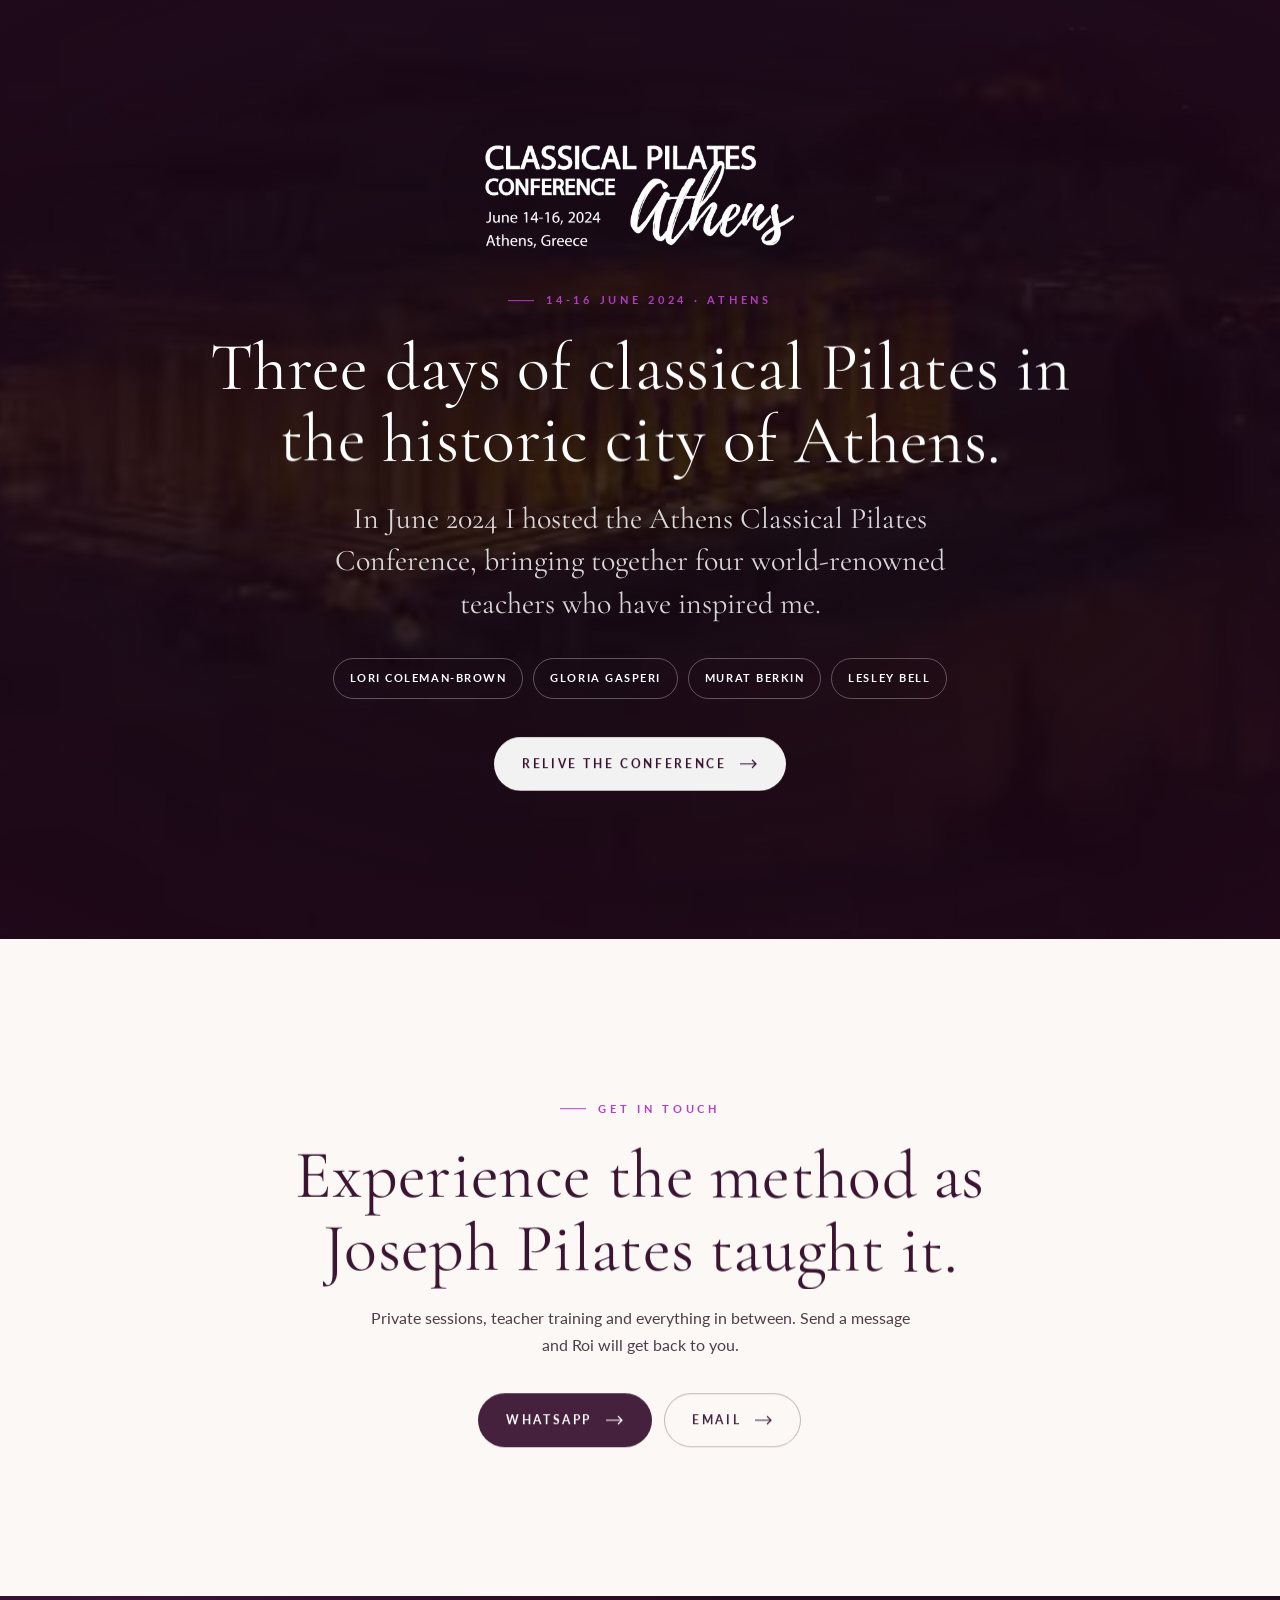
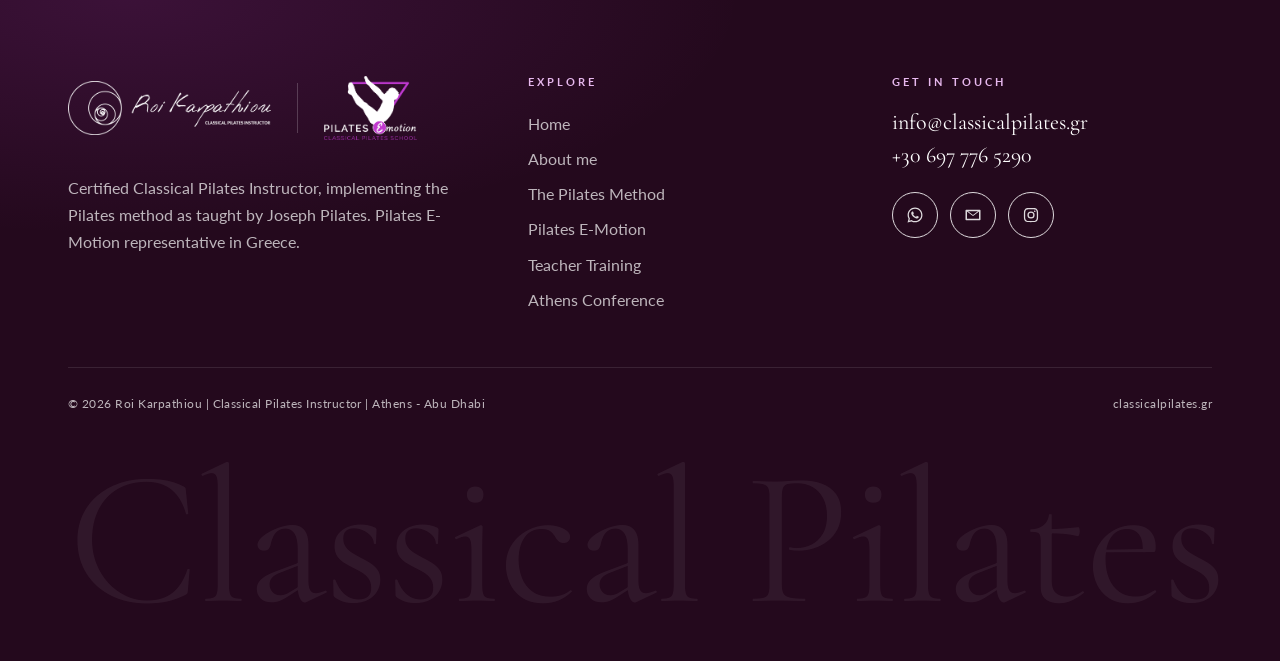
==== commit 7e09c155: "v11" ====
--- a/index.html
+++ b/index.html
@@ -177,13 +177,13 @@
     <div class="card">
       <span class="card__tag">Section I &middot; M+R &middot; 3 modules</span>
       <h3>Mat + Reformer</h3>
-      <div class="path"><span class="path__line" aria-hidden="true"></span><div class="path__step"><i></i><b>M+R I</b><span><span data-show="regular">3 weekends</span><span data-show="intensive">Mon - Sat</span></span></div><div class="path__step"><i></i><b>M+R II</b><span><span data-show="regular">3 weekends</span><span data-show="intensive">Mon - Sat</span></span></div><div class="path__step"><i></i><b>M+R III</b><span><span data-show="regular">3 weekends</span><span data-show="intensive">Mon - Sat</span></span></div><div class="path__step exam"><i></i><b>Final exam</b><span>&nbsp;</span></div></div>
+      <div class="path"><span class="path__line" aria-hidden="true"></span><div class="path__step"><i></i><b>M+R I</b><span><span data-show="regular">3 weekends</span><span data-show="intensive">Mon - Sat</span></span></div><div class="path__step"><i></i><b>M+R II</b><span><span data-show="regular">3 weekends</span><span data-show="intensive">Mon - Sat</span></span></div><div class="path__step"><i></i><b>M+R III</b><span><span data-show="regular">3 weekends</span><span data-show="intensive">Mon - Sat</span></span></div></div>
       <p class="sched"><b>Each module:</b> <span data-show="regular">3 weekends.</span><span data-show="intensive">Monday to Saturday, 09.00-17.00, Saturday half day.</span></p>
     </div>
     <div class="card">
       <span class="card__tag">Section II &middot; C+B+C &middot; 3 modules</span>
       <h3>Cadillac + Barrels + Chairs</h3>
-      <div class="path"><span class="path__line" aria-hidden="true"></span><div class="path__step"><i></i><b>C+B+C I</b><span><span data-show="regular">2 weekends</span><span data-show="intensive">Mon - Thu</span></span></div><div class="path__step"><i></i><b>C+B+C II</b><span><span data-show="regular">2 weekends</span><span data-show="intensive">Mon - Thu</span></span></div><div class="path__step"><i></i><b>C+B+C III</b><span><span data-show="regular">2 weekends</span><span data-show="intensive">Mon - Thu</span></span></div><div class="path__step exam"><i></i><b>Final exam</b><span>&nbsp;</span></div></div>
+      <div class="path"><span class="path__line" aria-hidden="true"></span><div class="path__step"><i></i><b>C+B+C I</b><span><span data-show="regular">2 weekends</span><span data-show="intensive">Mon - Thu</span></span></div><div class="path__step"><i></i><b>C+B+C II</b><span><span data-show="regular">2 weekends</span><span data-show="intensive">Mon - Thu</span></span></div><div class="path__step"><i></i><b>C+B+C III</b><span><span data-show="regular">2 weekends</span><span data-show="intensive">Mon - Thu</span></span></div></div>
       <p class="sched"><b>Each module:</b> <span data-show="regular">2 weekends.</span><span data-show="intensive">Monday to Thursday, 09.00-17.00.</span></p>
     </div>
   </div>
--- a/assets/css/site.css
+++ b/assets/css/site.css
@@ -680,3 +680,13 @@
   .gallery .g-1, .gallery .g-8 { aspect-ratio: auto; position: relative; }
   .gallery .g-1 img, .gallery .g-8 img { position: absolute; inset: 0; width: 100%; height: 100%; }
 }
+
+/* ===== v11: keep side gutters on blocks that are both .wrap and .section ===== */
+.wrap.section { padding-left: var(--gutter); padding-right: var(--gutter); }
+
+/* ===== v12: lead paragraphs never smaller than body text ===== */
+.lead, .prose p.lead, p.lead { font-size: clamp(22px, 5.4vw, 30px); line-height: 1.42; }
+
+/* ===== v13: module timelines without the final exam step (3 steps) ===== */
+.path { grid-template-columns: repeat(3, 1fr); }
+.path::before, .path__line { right: calc(33.333% - 6.5px); }
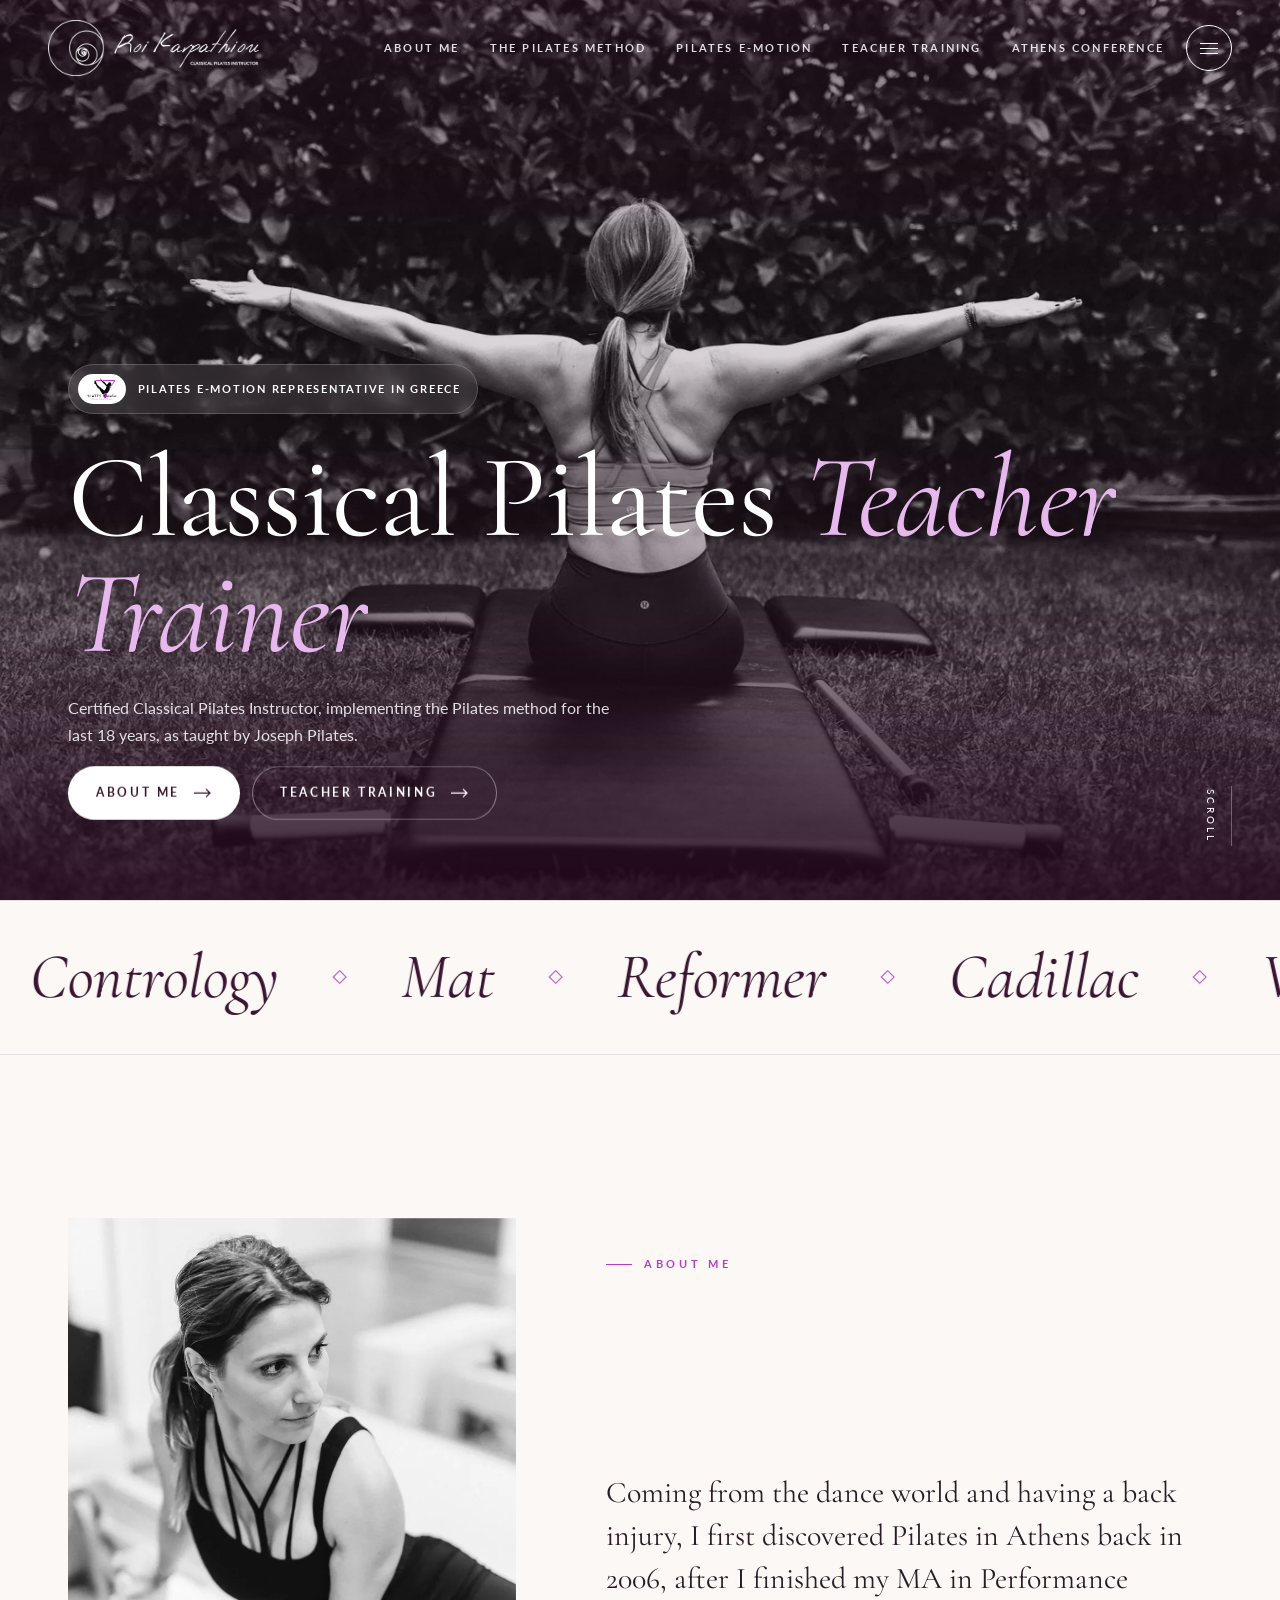
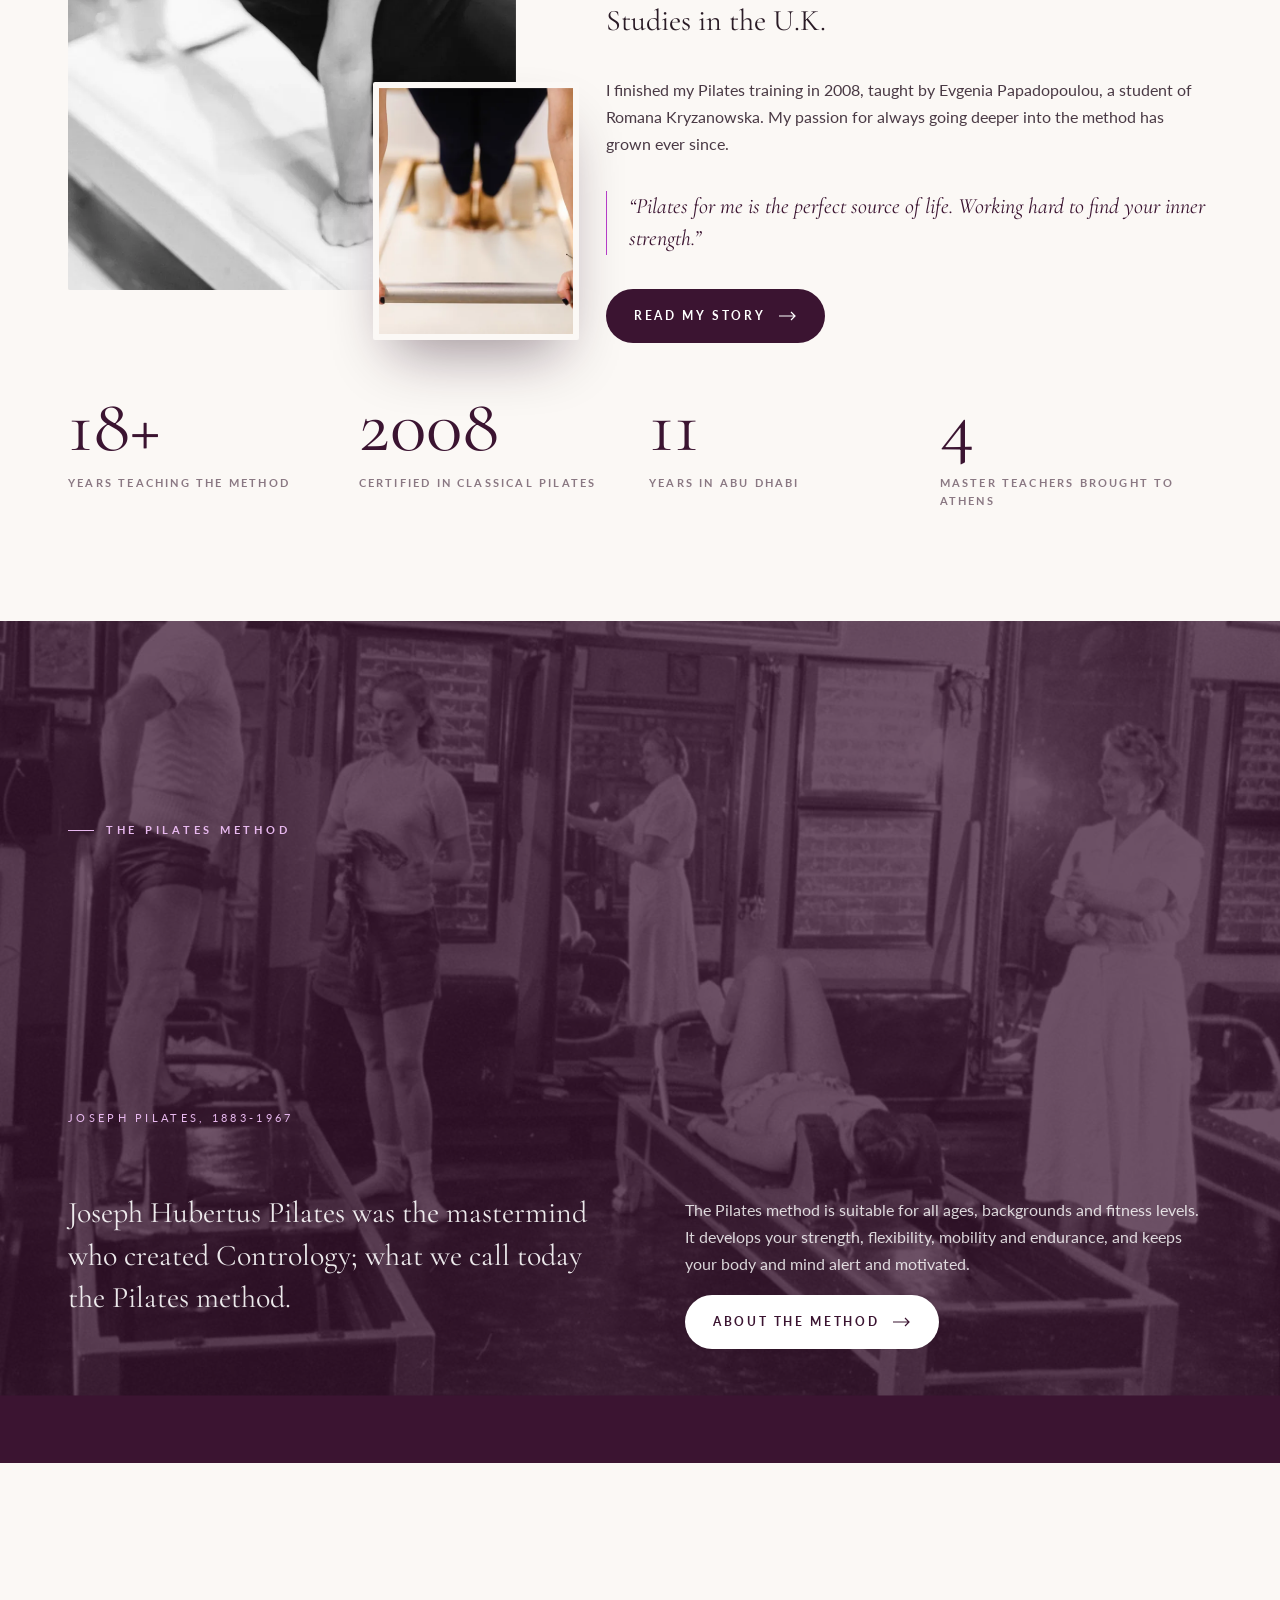
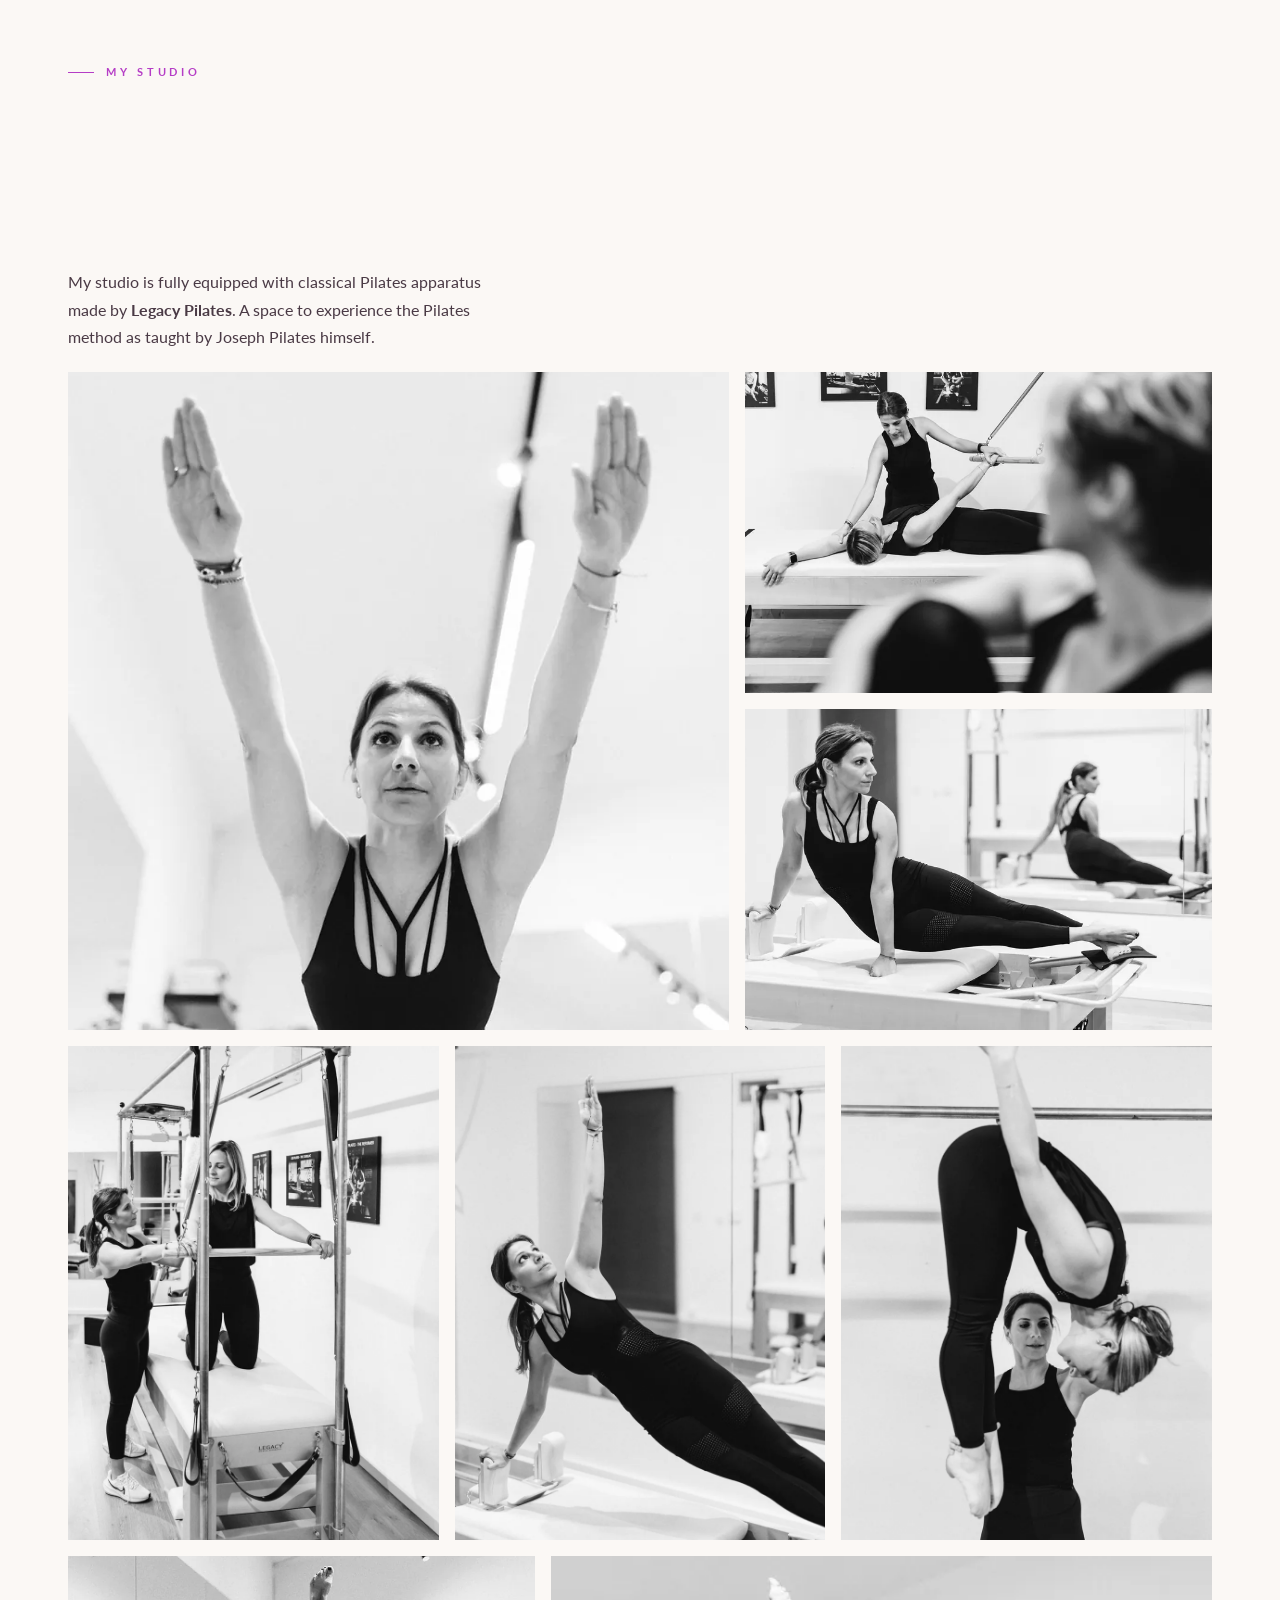
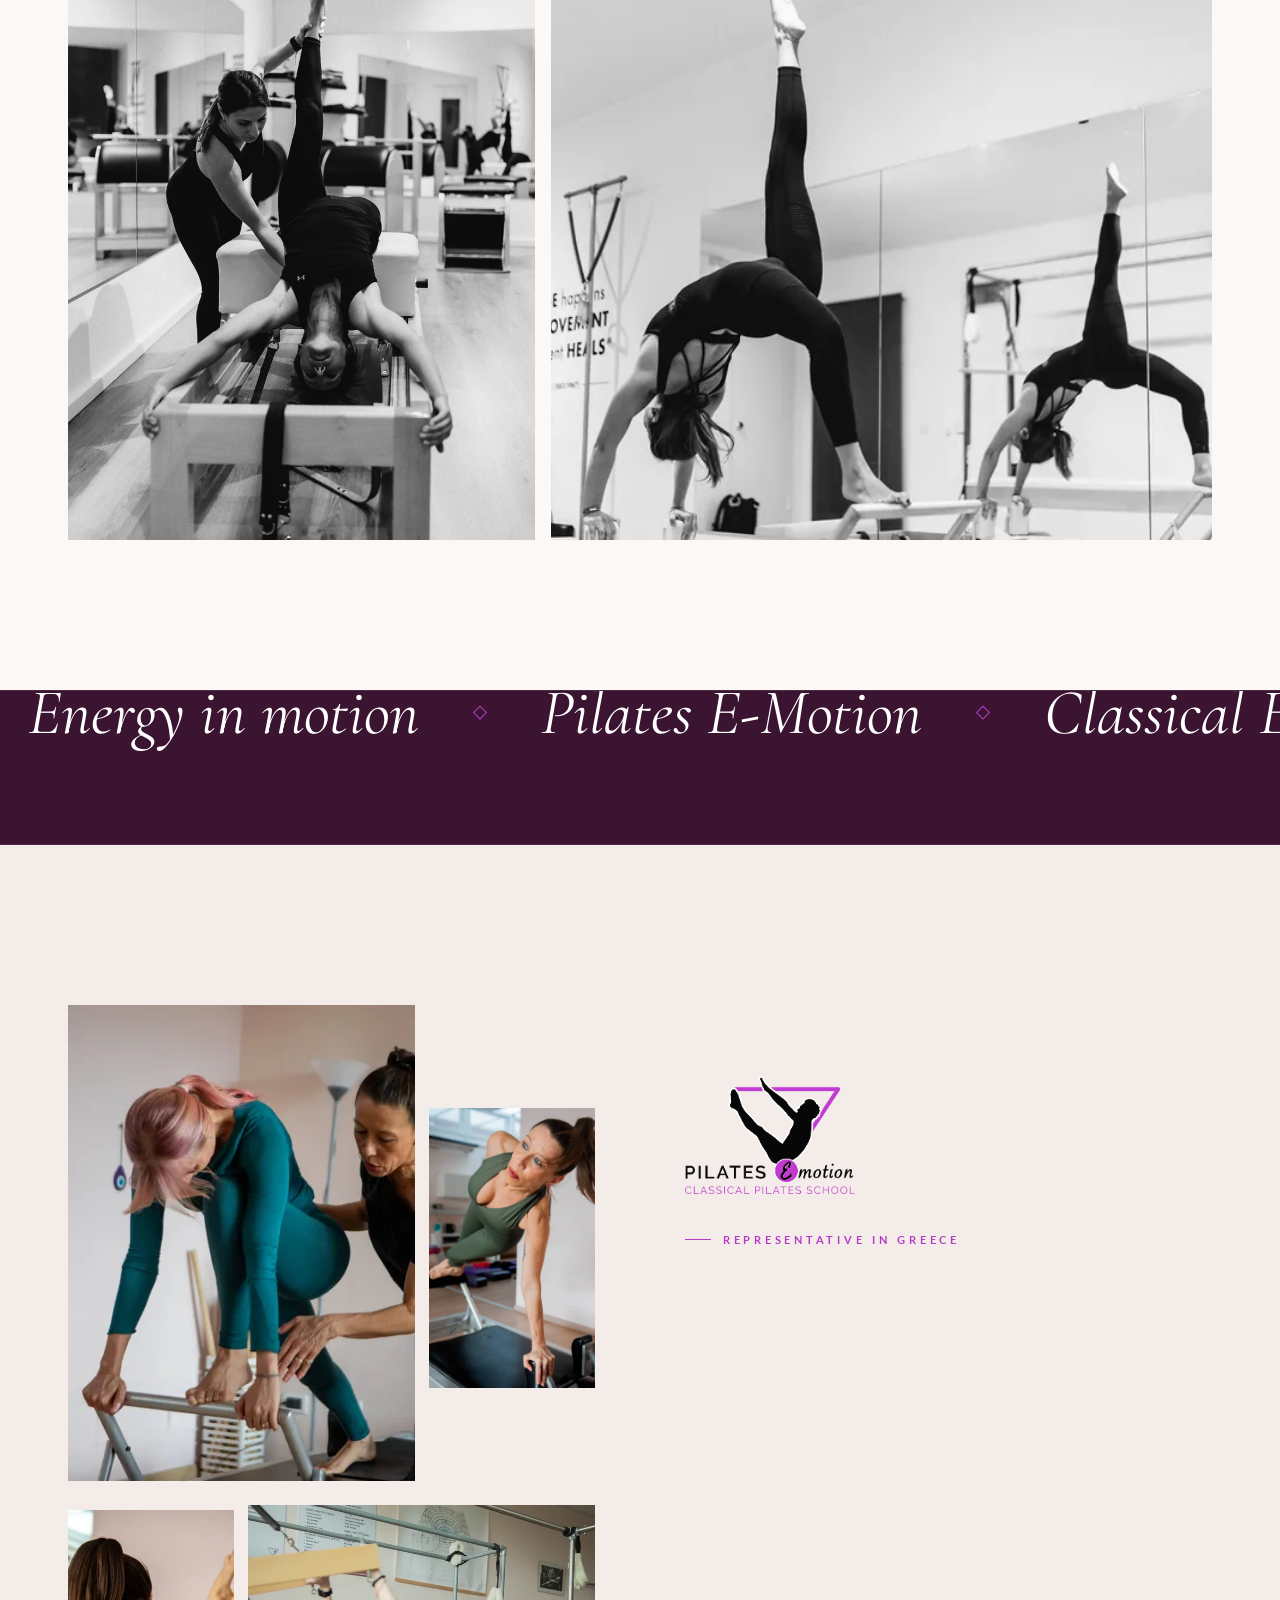
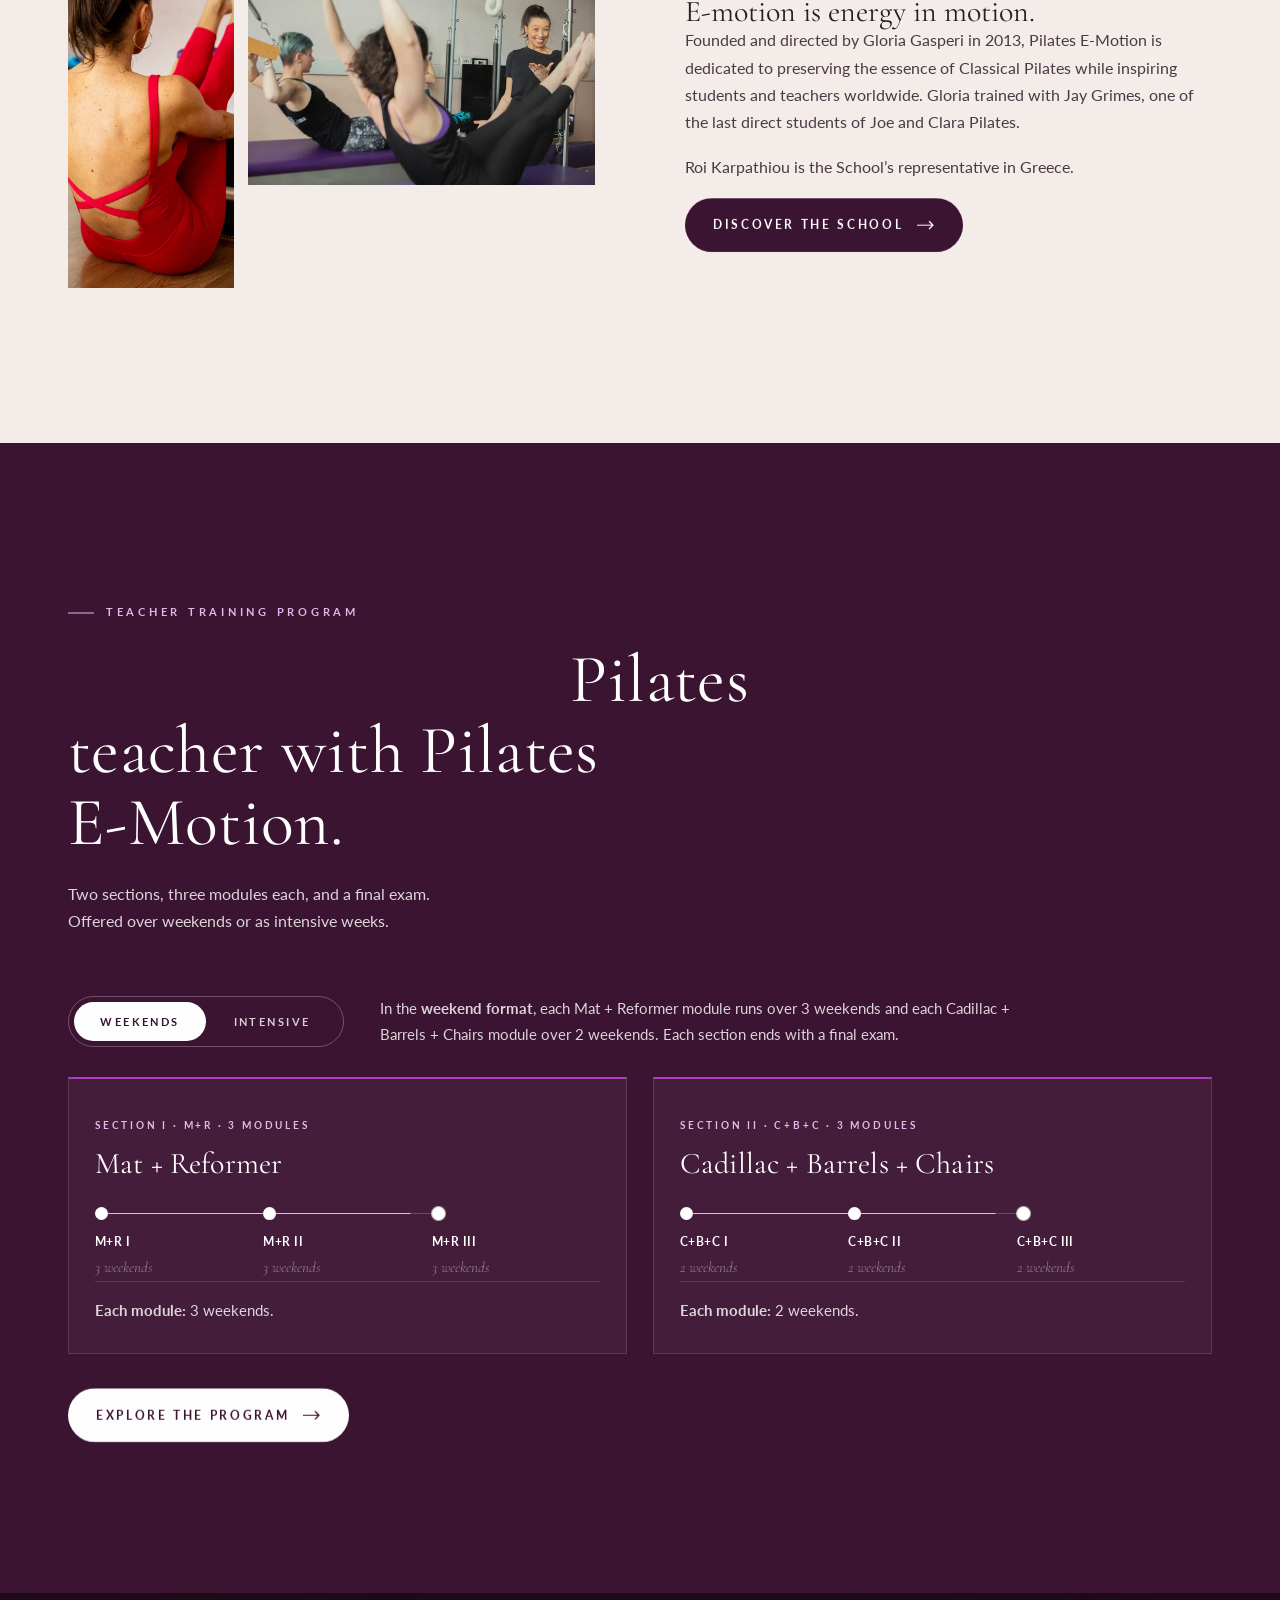
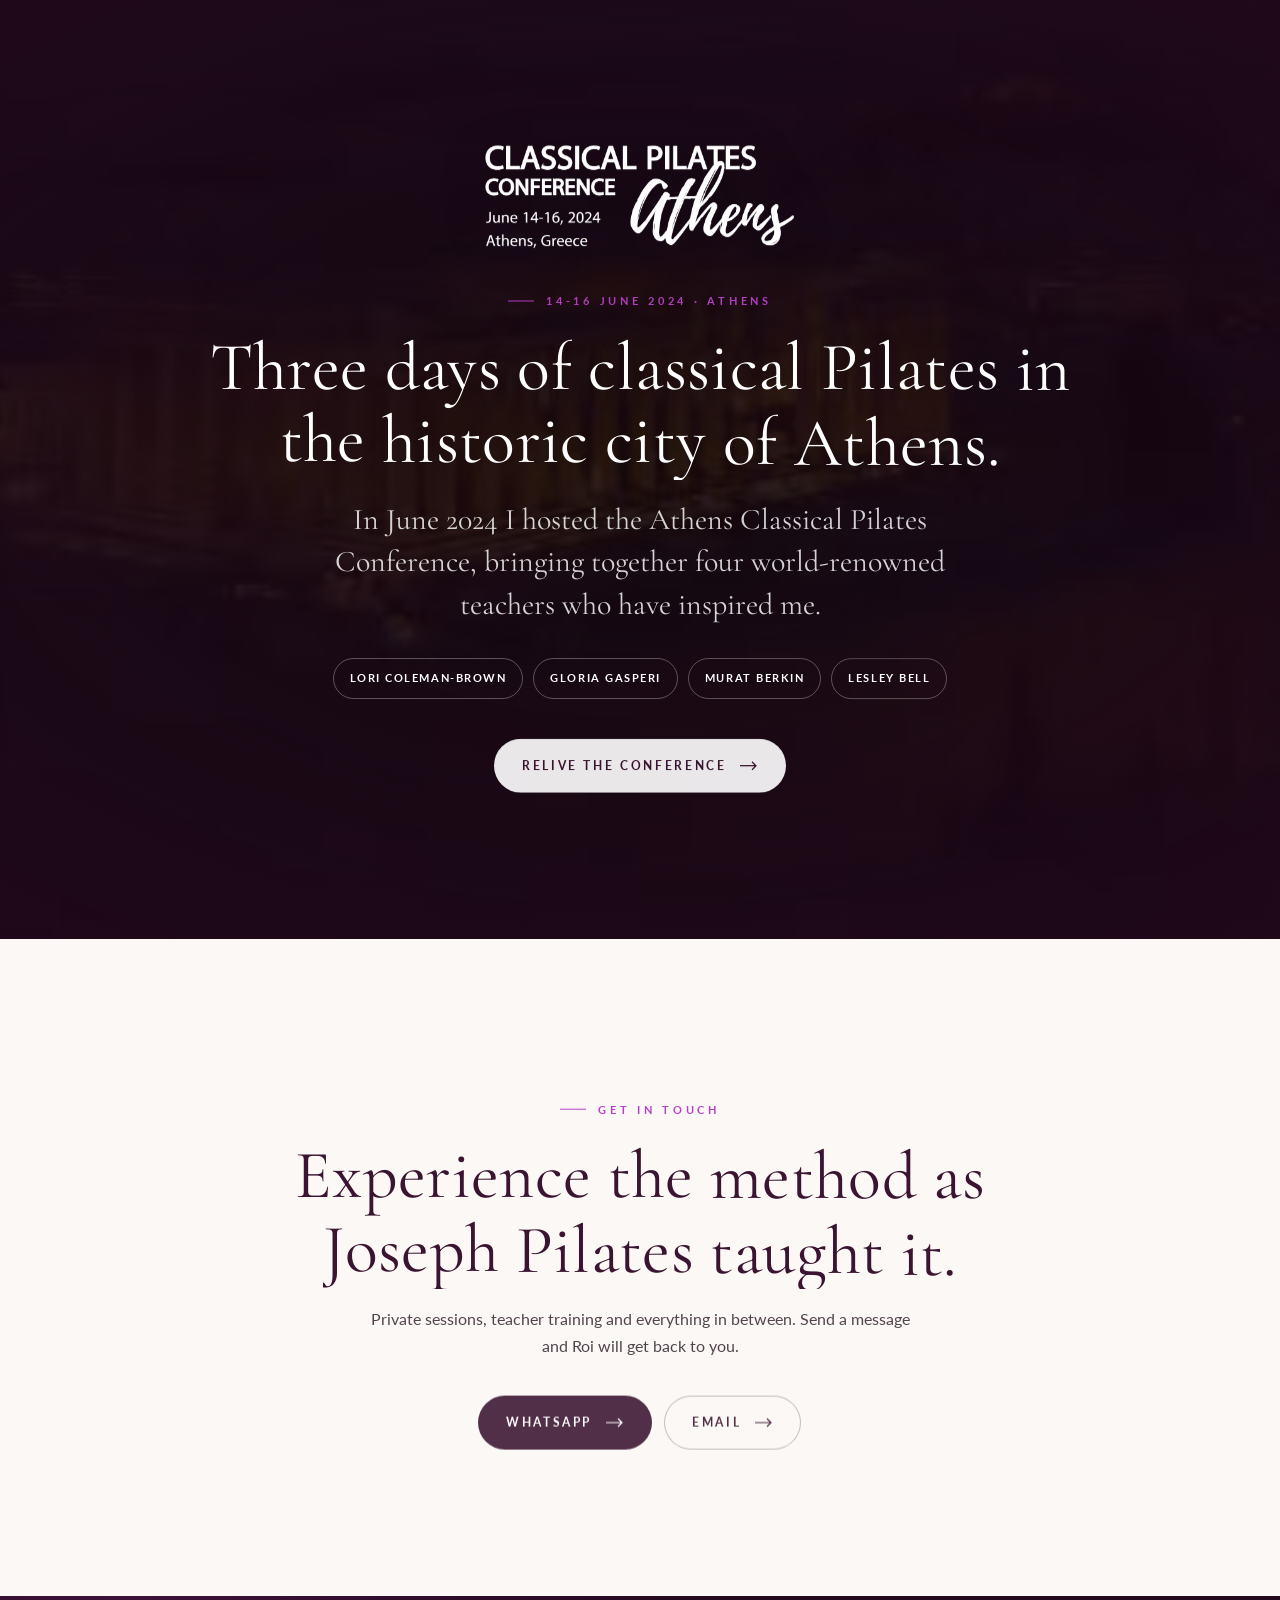
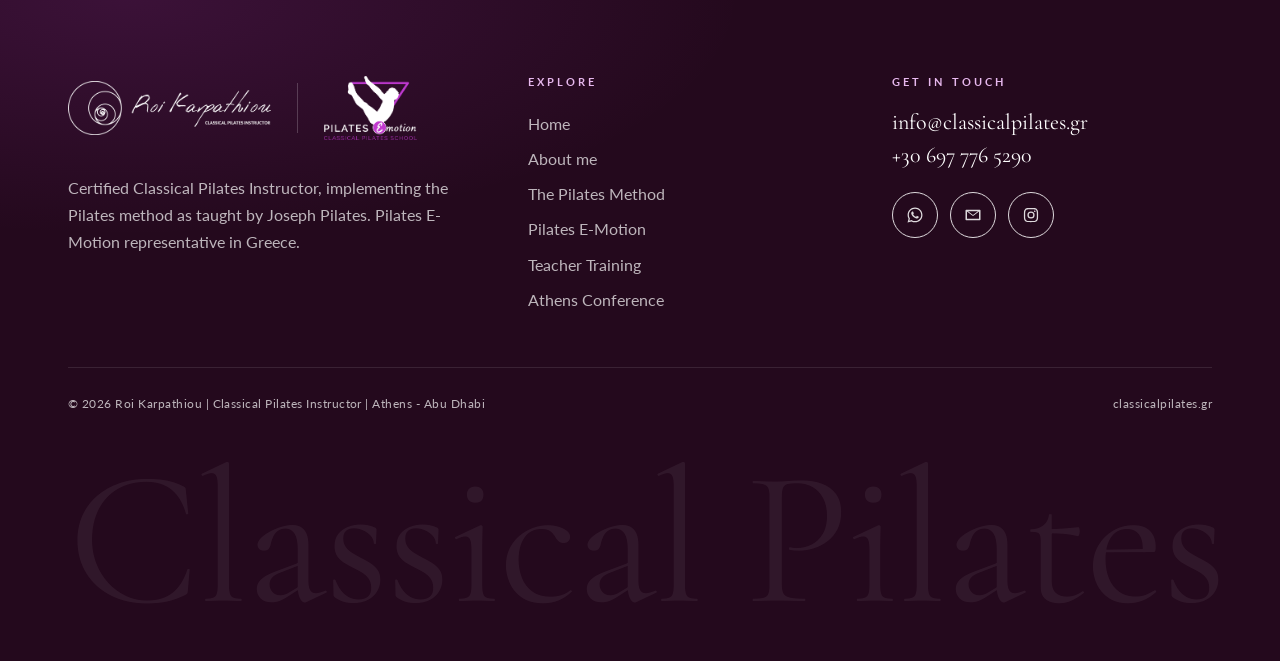
==== commit 8cf18ef8: "smooth scrolling" ====
--- a/index.html
+++ b/index.html
@@ -4,7 +4,7 @@
 <meta charset="utf-8">
 <meta name="viewport" content="width=device-width, initial-scale=1, viewport-fit=cover">
 <title>Roi Karpathiou | Classical Pilates Instructor | Athens</title>
-<meta name="description" content="Certified Classical Pilates Instructor, implementing the Pilates method as taught by Joseph Pilates for the last 15 years. Pilates E-Motion representative in Greece.">
+<meta name="description" content="Certified Classical Pilates Instructor, implementing the Pilates method as taught by Joseph Pilates for the last 18 years. Pilates E-Motion representative in Greece.">
 <meta name="robots" content="index, follow, max-image-preview:large">
 <link rel="canonical" href="https://dctabudhabi-smc.github.io/classicalpilates/">
 <meta name="theme-color" content="#3B1431">
@@ -14,14 +14,14 @@
 <meta property="og:locale" content="en_GB">
 <meta property="og:url" content="https://dctabudhabi-smc.github.io/classicalpilates/">
 <meta property="og:title" content="Roi Karpathiou Classical Pilates Instructor">
-<meta property="og:description" content="Certified Classical Pilates Instructor, implementing the Pilates method for the last 15 years, as taught by Joseph Pilates.">
+<meta property="og:description" content="Certified Classical Pilates Instructor, implementing the Pilates method for the last 18 years, as taught by Joseph Pilates.">
 <meta property="og:image" content="https://dctabudhabi-smc.github.io/classicalpilates/assets/img/og-home.jpg">
 <meta property="og:image:width" content="1200">
 <meta property="og:image:height" content="630">
 <meta property="og:image:alt" content="Roi Karpathiou Classical Pilates Instructor">
 <meta name="twitter:card" content="summary_large_image">
 <meta name="twitter:title" content="Roi Karpathiou Classical Pilates Instructor">
-<meta name="twitter:description" content="Certified Classical Pilates Instructor, implementing the Pilates method for the last 15 years, as taught by Joseph Pilates.">
+<meta name="twitter:description" content="Certified Classical Pilates Instructor, implementing the Pilates method for the last 18 years, as taught by Joseph Pilates.">
 <meta name="twitter:image" content="https://dctabudhabi-smc.github.io/classicalpilates/assets/img/og-home.jpg">
 <link rel="icon" href="favicon.ico">
 <link rel="preconnect" href="https://fonts.googleapis.com">
@@ -50,7 +50,7 @@
   </div>
 </header>
 <div class="menu" id="menu" aria-hidden="true">
-  <ul class="menu__list"><li><a href="./" aria-current="page"><small>01</small><span class="menu__t">Home</span><span class="menu__d">Classical Pilates, as Joseph Pilates taught it</span></a></li><li><a href="about-me"><small>02</small><span class="menu__t">About me</span><span class="menu__d">My story, from dance to the method</span></a></li><li><a href="about-pilates-method"><small>03</small><span class="menu__t">The Pilates Method</span><span class="menu__d">Contrology and the classical repertoire</span></a></li><li><a href="pilates-emotion"><small>04</small><span class="menu__t">Pilates E-Motion</span><span class="menu__d">The School and Gloria Gasperi</span></a></li><li><a href="teacher-training"><small>05</small><span class="menu__t">Teacher Training</span><span class="menu__d">Weekend and intensive formats</span></a></li><li><a href="athens-classical-pilates-conference"><small>06</small><span class="menu__t">Athens Conference</span><span class="menu__d">Athens, 14-16 June 2024</span></a></li></ul>
+  <ul class="menu__list"><li><a href="./" aria-current="page"><small>01</small><span class="menu__t">Home</span><span class="menu__d">Classical Pilates Teacher Trainer</span></a></li><li><a href="about-me"><small>02</small><span class="menu__t">About me</span><span class="menu__d">My story, from dance to the method</span></a></li><li><a href="about-pilates-method"><small>03</small><span class="menu__t">The Pilates Method</span><span class="menu__d">Contrology and the classical repertoire</span></a></li><li><a href="pilates-emotion"><small>04</small><span class="menu__t">Pilates E-Motion</span><span class="menu__d">The School and Gloria Gasperi</span></a></li><li><a href="teacher-training"><small>05</small><span class="menu__t">Teacher Training</span><span class="menu__d">Weekend and intensive formats</span></a></li><li><a href="athens-classical-pilates-conference"><small>06</small><span class="menu__t">Athens Conference</span><span class="menu__d">Athens, 14-16 June 2024</span></a></li></ul>
   <div class="menu__foot">
     <div class="menu__badge"><img src="assets/img/logo-pilates-emotion-white.png" alt="Pilates E-Motion" width="451" height="313"><span>Pilates E-Motion<br>representative in Greece</span></div>
     <div class="social "><a href="https://wa.me/306977765290" aria-label="WhatsApp Roi Karpathiou" target="_blank" rel="noopener"><svg viewBox="0 0 24 24" aria-hidden="true"><path d="M12.04 2C6.58 2 2.13 6.45 2.13 11.91c0 1.75.46 3.45 1.32 4.95L2.05 22l5.25-1.38a9.9 9.9 0 0 0 4.74 1.21c5.46 0 9.91-4.45 9.91-9.91S17.5 2 12.04 2Zm0 18.15c-1.48 0-2.93-.4-4.2-1.15l-.3-.18-3.12.82.83-3.04-.2-.31a8.2 8.2 0 0 1-1.26-4.38c0-4.54 3.7-8.24 8.25-8.24 4.54 0 8.24 3.7 8.24 8.24 0 4.55-3.7 8.24-8.24 8.24Zm4.52-6.16c-.25-.12-1.47-.72-1.69-.81-.23-.08-.39-.12-.56.13-.16.25-.64.81-.79.97-.14.17-.29.19-.54.06-.25-.12-1.05-.39-1.99-1.23-.74-.66-1.23-1.47-1.38-1.72-.14-.25-.02-.38.11-.51.11-.11.25-.29.37-.43.13-.15.17-.25.25-.42.08-.17.04-.31-.02-.43-.06-.13-.56-1.35-.77-1.85-.2-.48-.41-.42-.56-.43h-.48c-.17 0-.43.06-.66.31-.22.25-.86.85-.86 2.07 0 1.22.89 2.4 1.01 2.56.12.17 1.75 2.67 4.23 3.74.59.26 1.05.41 1.41.52.59.19 1.13.16 1.56.1.48-.07 1.47-.6 1.67-1.18.21-.58.21-1.07.14-1.18-.06-.1-.22-.16-.47-.28Z"/></svg></a><a href="mailto:info@classicalpilates.gr" aria-label="Email Roi Karpathiou"><svg viewBox="0 0 24 24" aria-hidden="true"><path d="M3 5h18a1 1 0 0 1 1 1v12a1 1 0 0 1-1 1H3a1 1 0 0 1-1-1V6a1 1 0 0 1 1-1Zm1 2.3V17h16V7.3l-7.4 5.6a1 1 0 0 1-1.2 0L4 7.3ZM5.4 7l6.6 5 6.6-5H5.4Z"/></svg></a><a href="https://www.instagram.com/roi_karpathiou/" aria-label="Roi Karpathiou on Instagram" target="_blank" rel="noopener"><svg viewBox="0 0 24 24" aria-hidden="true"><path d="M12 7.2a4.8 4.8 0 1 0 0 9.6 4.8 4.8 0 0 0 0-9.6Zm0 7.9a3.1 3.1 0 1 1 0-6.2 3.1 3.1 0 0 1 0 6.2Zm6.1-8.1a1.1 1.1 0 1 1-2.2 0 1.1 1.1 0 0 1 2.2 0ZM21.4 8.1c-.06-1.5-.4-2.83-1.5-3.93-1.1-1.1-2.43-1.44-3.93-1.5C14.43 2.6 9.57 2.6 8.03 2.67c-1.5.07-2.83.41-3.93 1.5-1.1 1.1-1.44 2.43-1.5 3.93-.08 1.55-.08 6.4 0 7.95.06 1.5.4 2.83 1.5 3.93 1.1 1.1 2.43 1.44 3.93 1.5 1.55.09 6.4.09 7.95 0 1.5-.06 2.83-.4 3.93-1.5 1.1-1.1 1.44-2.43 1.5-3.93.09-1.55.09-6.4 0-7.95Zm-2 9.6a3.2 3.2 0 0 1-1.8 1.8c-1.25.5-4.2.38-5.6.38-1.37 0-4.34.11-5.58-.38a3.2 3.2 0 0 1-1.8-1.8c-.5-1.24-.38-4.2-.38-5.58 0-1.38-.11-4.34.38-5.58a3.2 3.2 0 0 1 1.8-1.8c1.24-.5 4.2-.38 5.58-.38 1.38 0 4.34-.12 5.6.38a3.2 3.2 0 0 1 1.8 1.8c.49 1.24.37 4.2.37 5.58 0 1.38.12 4.34-.38 5.58Z"/></svg></a></div>
@@ -63,8 +63,8 @@
   <div class="hero__media"><img src="assets/img/roi-hero.webp" srcset="assets/img/roi-hero-800.webp 800w, assets/img/roi-hero.webp 1600w" sizes="100vw" width="1500" height="1000" alt="Roi Karpathiou on the Pilates mat" fetchpriority="high" decoding="async"></div>
   <div class="wrap hero__inner">
     <a class="hero__badge" href="pilates-emotion" data-reveal><img src="assets/img/logo-pilates-emotion.png" alt="" width="451" height="313">Pilates E-Motion representative in Greece</a>
-    <h1 class="display hero__title" data-split>Classical Pilates, <em>as Joseph Pilates</em> taught it.</h1>
-    <p class="hero__sub" data-reveal>Certified Classical Pilates Instructor, implementing the Pilates method for the last 15 years, as taught by Joseph Pilates.</p>
+    <h1 class="display hero__title" data-split>Classical Pilates <em>Teacher Trainer</em></h1>
+    <p class="hero__sub" data-reveal>Certified Classical Pilates Instructor, implementing the Pilates method for the last 18 years, as taught by Joseph Pilates.</p>
     <div class="cta__btns" style="justify-content:flex-start" data-reveal>
       <a class="btn btn--light" href="about-me">About me <svg class="arr" viewBox="0 0 18 10" aria-hidden="true"><path d="M0 5h16M12 1l4 4-4 4" fill="none" stroke="currentColor" stroke-width="1.2"/></svg></a>
       <a class="btn btn--ghost" href="teacher-training">Teacher training <svg class="arr" viewBox="0 0 18 10" aria-hidden="true"><path d="M0 5h16M12 1l4 4-4 4" fill="none" stroke="currentColor" stroke-width="1.2"/></svg></a>
@@ -93,7 +93,7 @@
   </div>
   <div class="wrap">
     <div class="stats">
-      <div data-reveal><div class="stat__n"><span data-count="15" data-suffix="+">15+</span></div><div class="stat__l">Years teaching the method</div></div>
+      <div data-reveal><div class="stat__n"><span data-count="18" data-suffix="+">18+</span></div><div class="stat__l">Years teaching the method</div></div>
       <div data-reveal><div class="stat__n">2008</div><div class="stat__l">Certified in classical Pilates</div></div>
       <div data-reveal><div class="stat__n"><span data-count="11">11</span></div><div class="stat__l">Years in Abu Dhabi</div></div>
       <div data-reveal><div class="stat__n"><span data-count="4">4</span></div><div class="stat__l">Master teachers brought to Athens</div></div>
--- a/assets/css/site.css
+++ b/assets/css/site.css
@@ -432,7 +432,7 @@
 html.js.motion [data-split] .w > span { display: inline-block; transform: translateY(110%); }
 html.js.motion [data-stagger] > * { opacity: 0; transform: translateY(30px); }
 html.js.motion .hero__media img, html.js.motion .hero__media video { transform: scale(1.18); }
-[data-split] .w > span { will-change: transform; }
+
 
 @media (prefers-reduced-motion: reduce) {
   *, *::before, *::after { animation-duration: .01ms !important; transition-duration: .01ms !important; }
@@ -690,3 +690,20 @@
 /* ===== v13: module timelines without the final exam step (3 steps) ===== */
 .path { grid-template-columns: repeat(3, 1fr); }
 .path::before, .path__line { right: calc(33.333% - 6.5px); }
+
+/* ===== v14: scroll smoothness ===== */
+/* scroll cue animates transform, not top (no layout work every frame) */
+.hero__scroll i::after { top: 0; height: 40%; transform: translateY(-100%); animation: drip2 2.2s var(--ease) infinite; }
+@keyframes drip2 { to { transform: translateY(250%); } }
+/* header: lighter glass, own compositor layer */
+.nav { transform: translate3d(0,0,0) !important; backface-visibility: hidden; }
+.nav.is-solid { -webkit-backdrop-filter: blur(12px); backdrop-filter: blur(12px); background: rgba(251,248,245,.7); }
+body.menu-open .nav { transform: translate3d(0,0,0) !important; }
+/* marquee and progress on their own layers */
+.marquee__track, .progress { will-change: transform; backface-visibility: hidden; }
+/* touch devices: no permanent layer hints on hero media, let the browser decide */
+html.touch .hero__media img, html.touch .phero__media img, html.touch .phero__media video { will-change: auto; }
+
+/* touch: shorter travel for reveals so content does not slide while the finger scrolls */
+html.js.motion.touch [data-reveal] { transform: translateY(16px); }
+html.js.motion.touch [data-stagger] > *, html.js.motion.touch .masonry.is-laid[data-stagger] .masonry__col > * { transform: translateY(14px); }
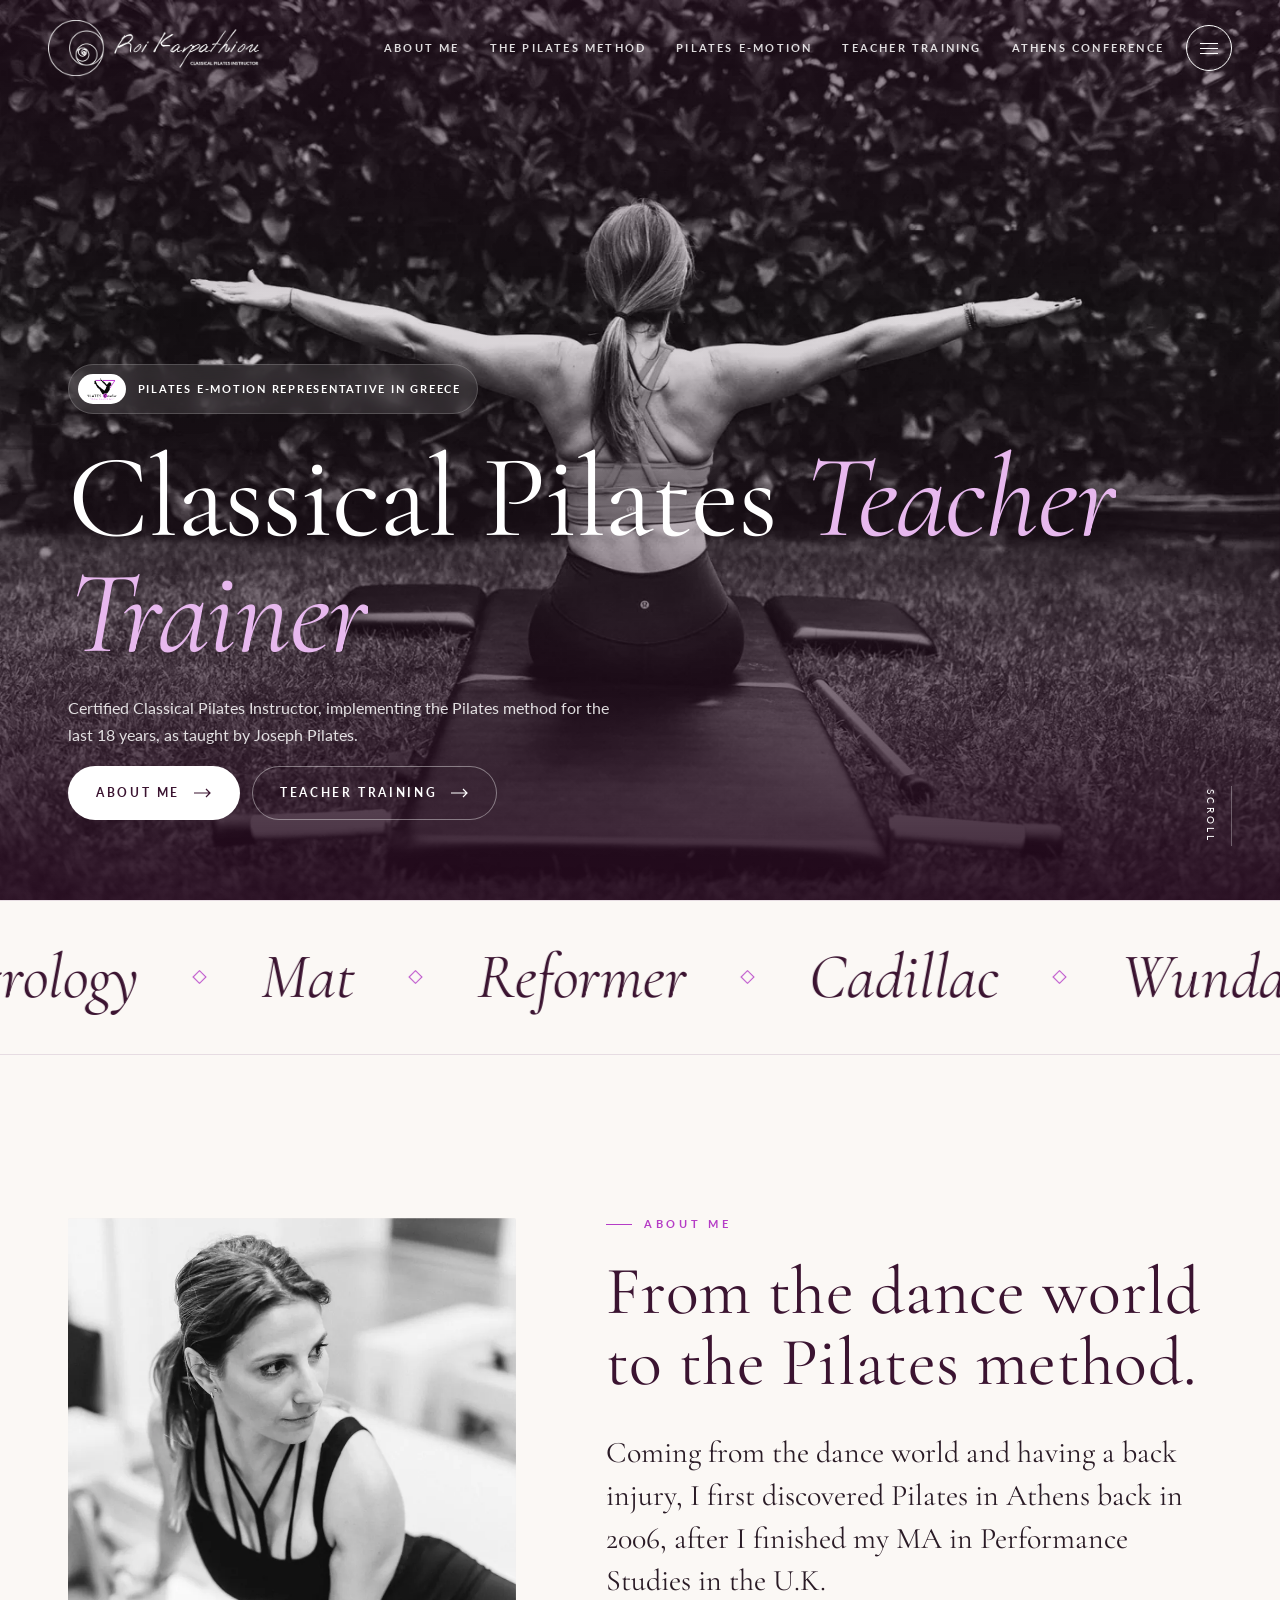
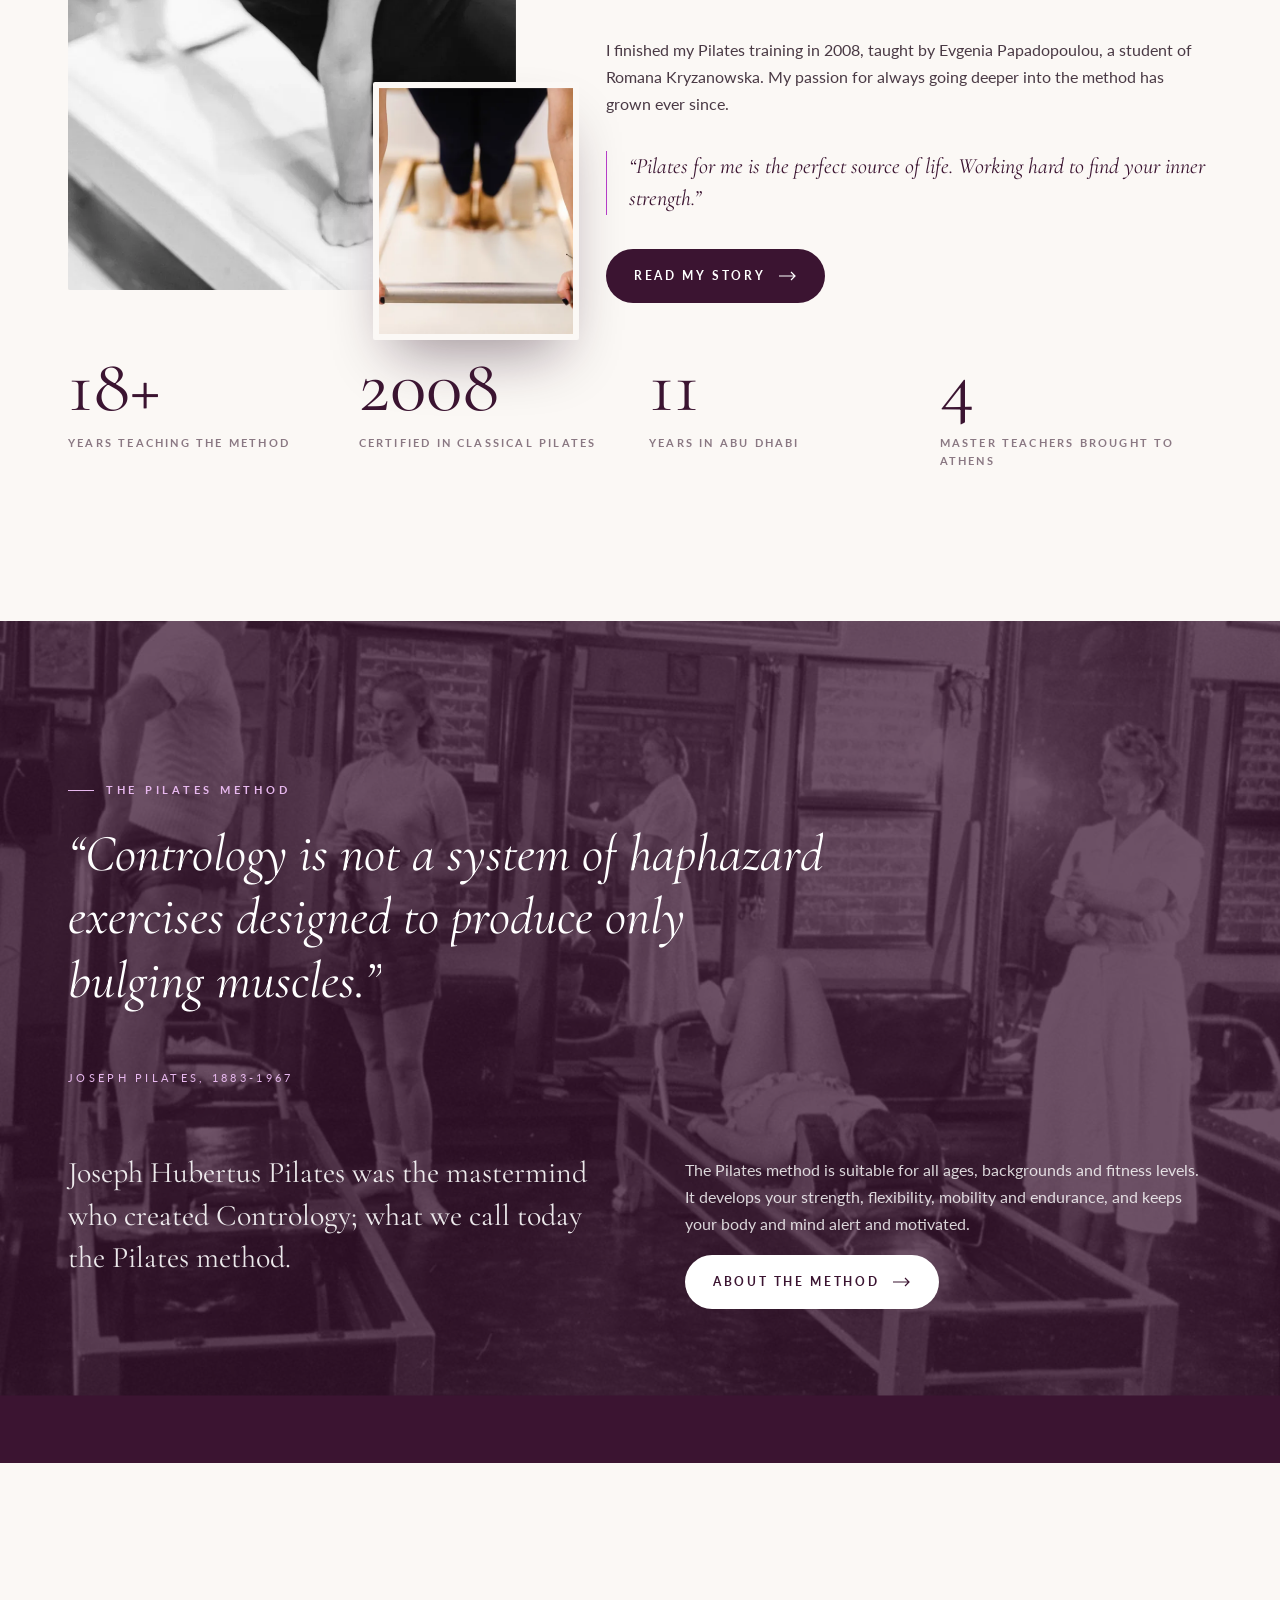
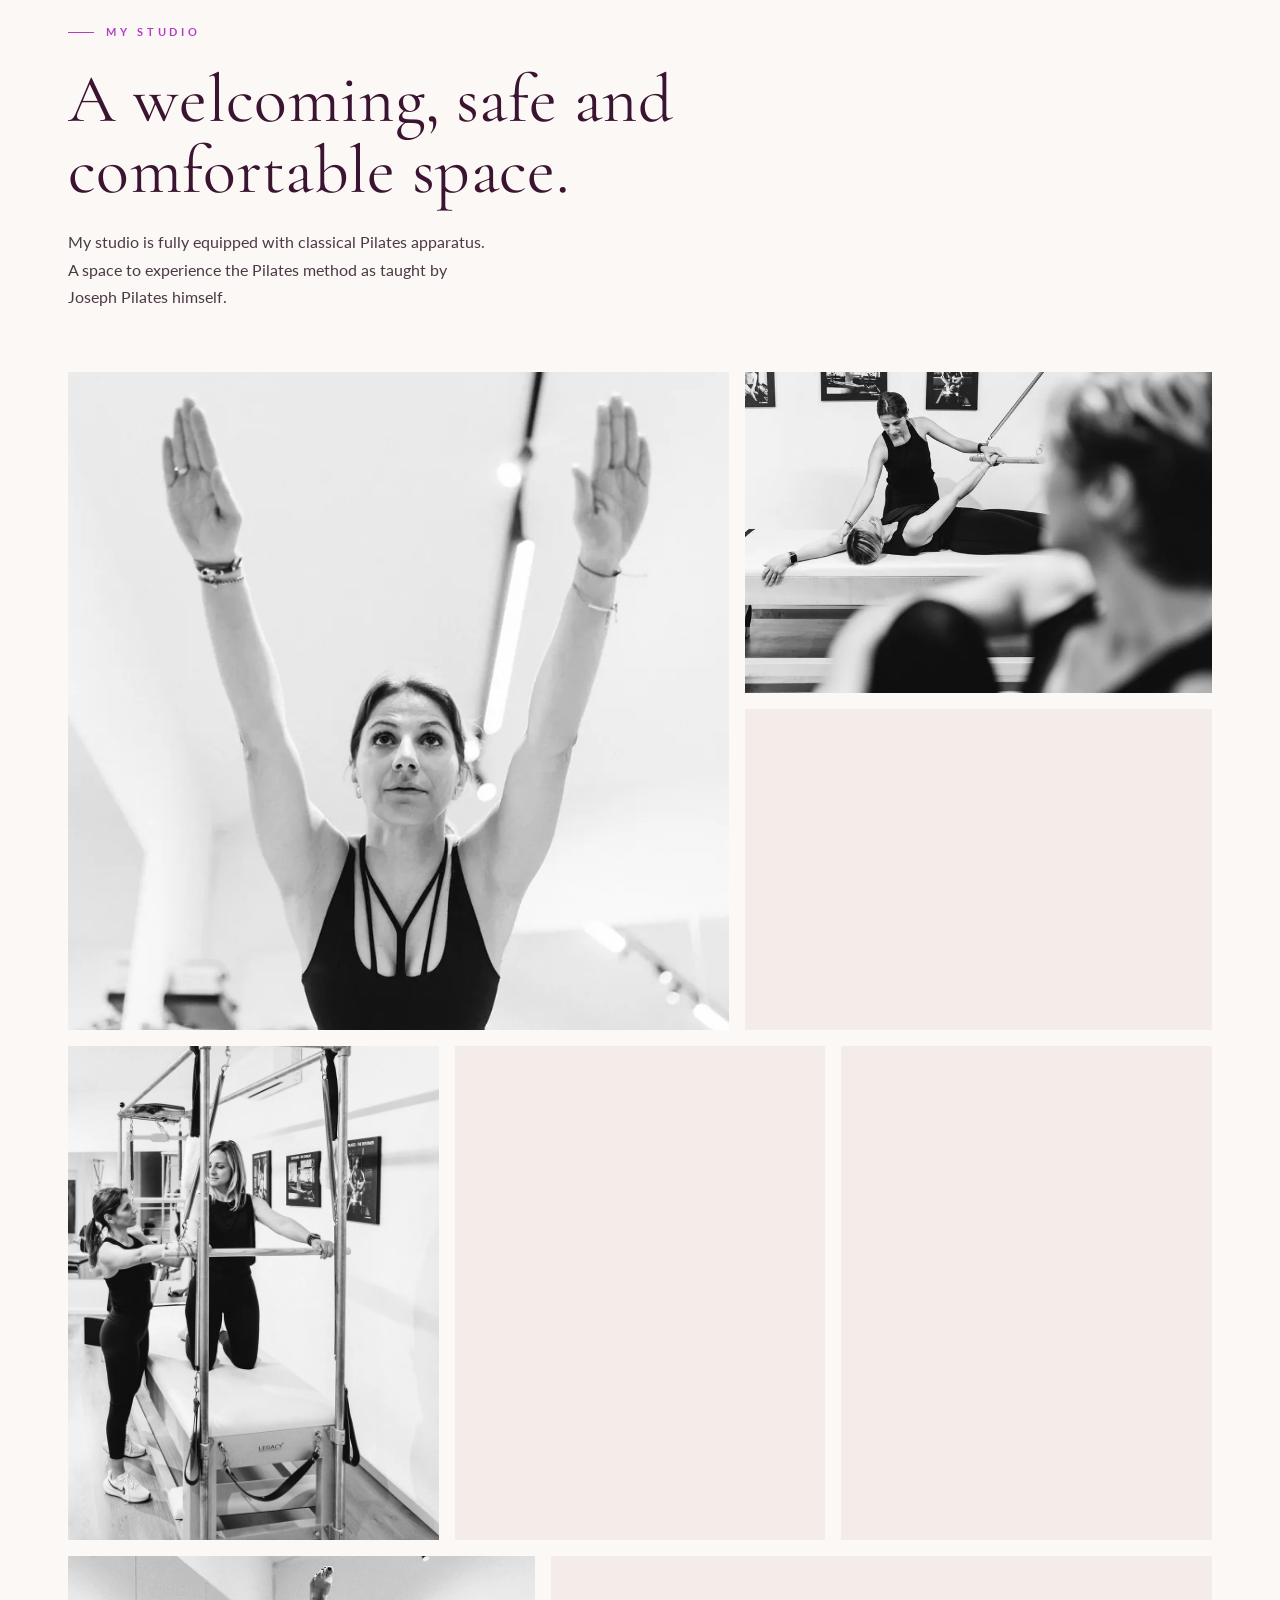
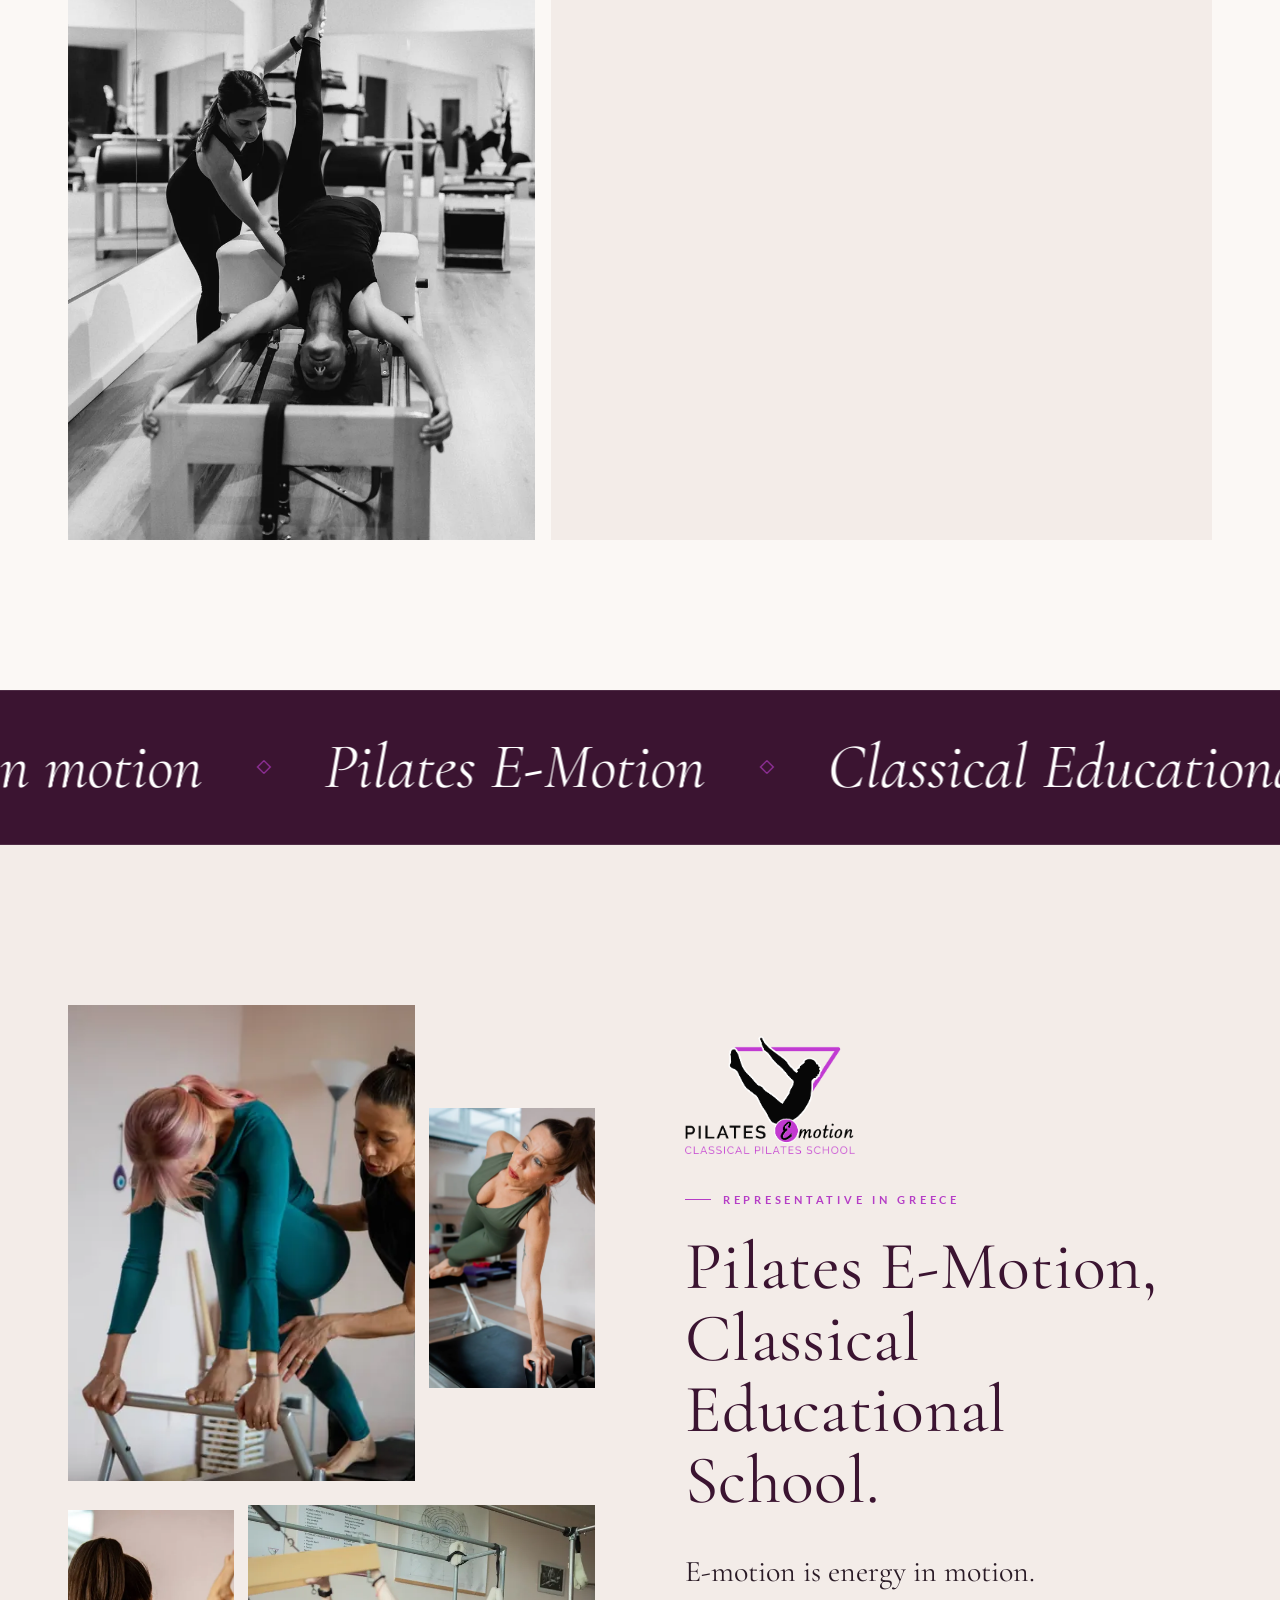
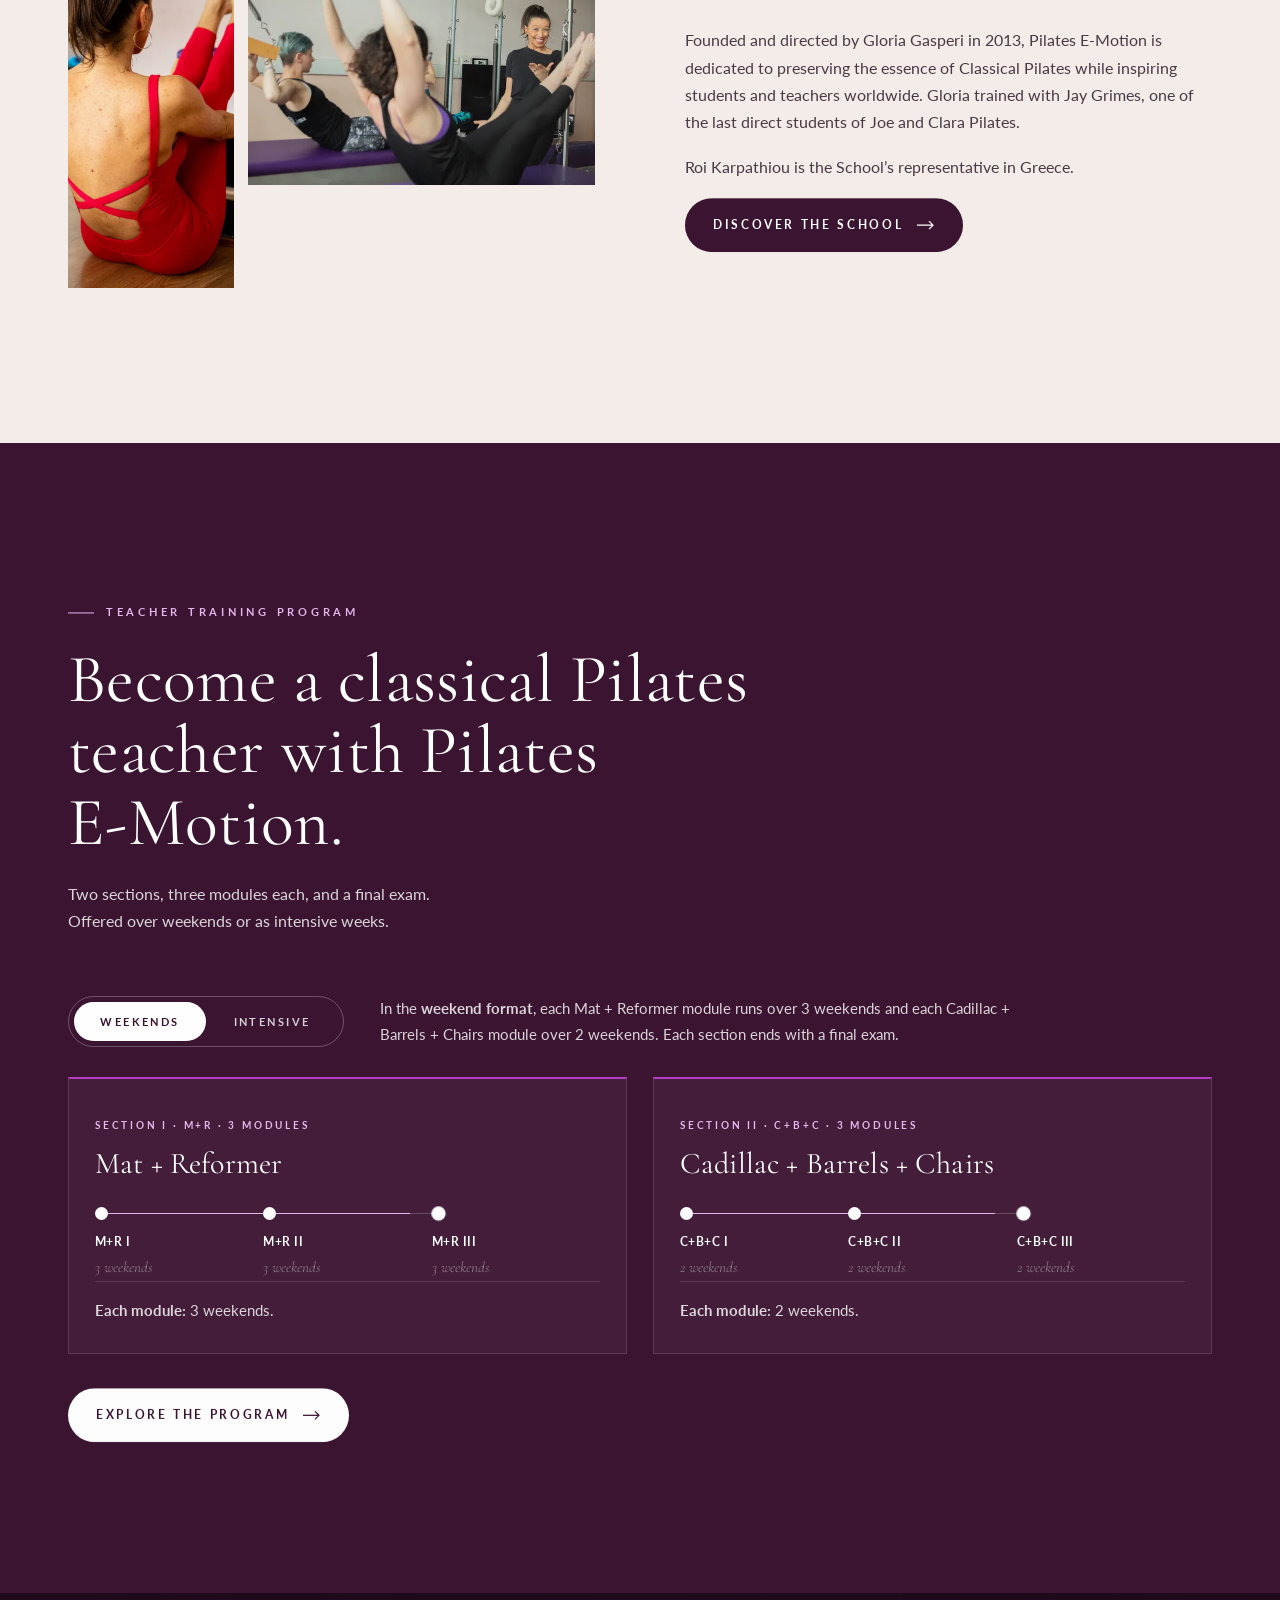
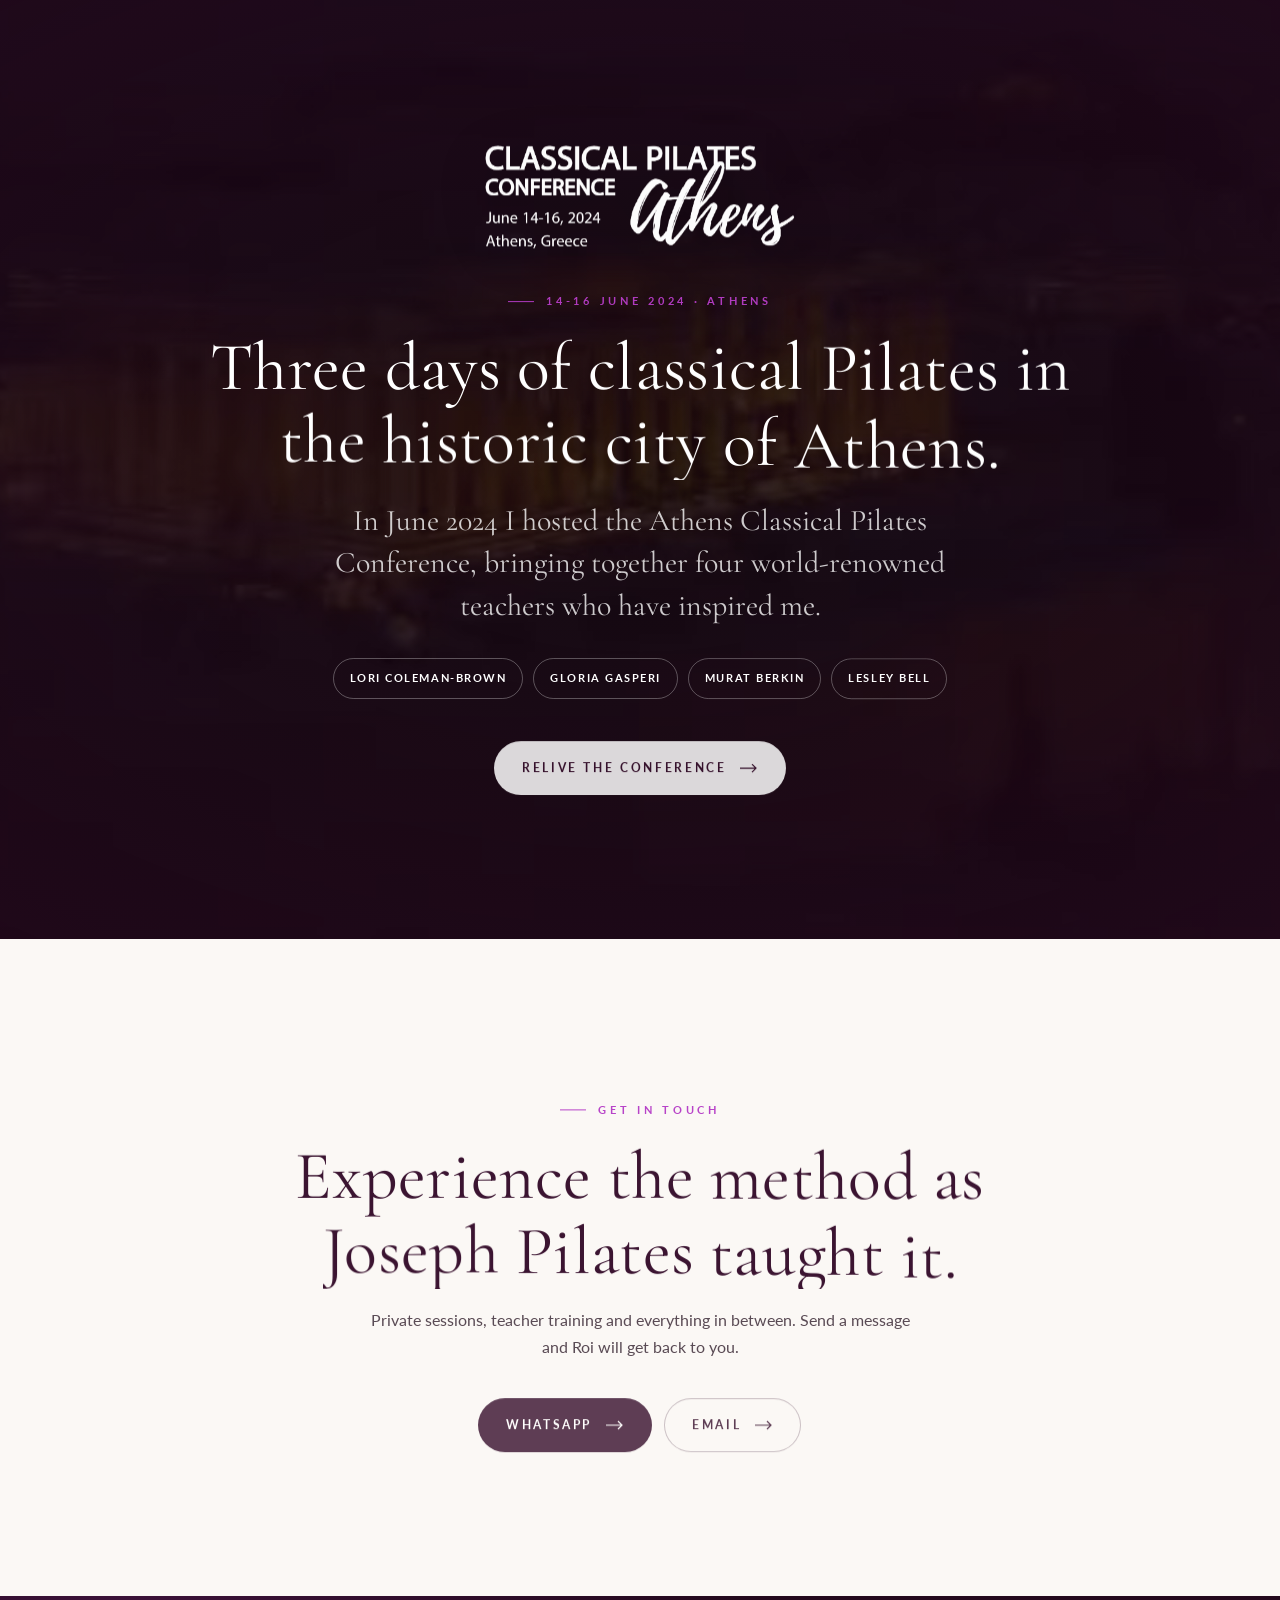
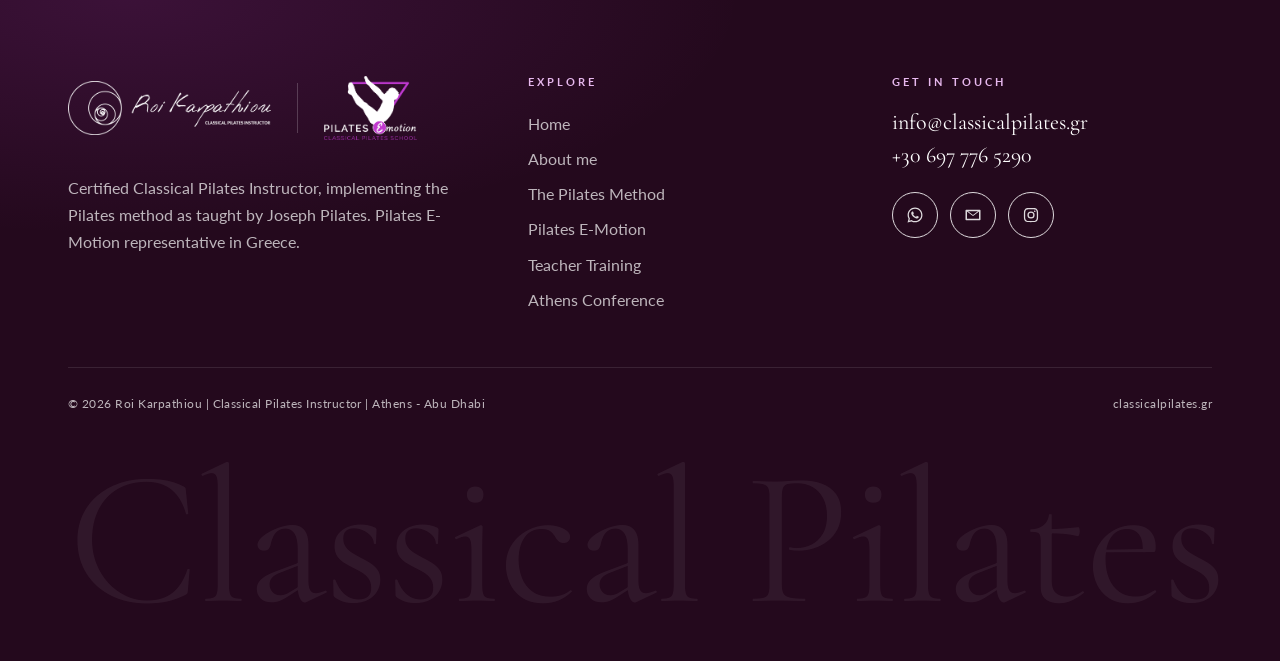
==== commit e916f6b5: "remove legacy" ====
--- a/index.html
+++ b/index.html
@@ -124,7 +124,7 @@
         <span class="eyebrow" data-reveal>My studio</span>
         <h2 class="h2" data-split>A welcoming, safe and comfortable space.</h2>
       </div>
-      <p class="maxw" style="max-width:420px" data-reveal>My studio is fully equipped with classical Pilates apparatus made by <b>Legacy Pilates</b>. A space to experience the Pilates method as taught by Joseph Pilates himself.</p>
+      <p class="maxw" style="max-width:420px" data-reveal>My studio is fully equipped with classical Pilates apparatus. A space to experience the Pilates method as taught by Joseph Pilates himself.</p>
     </div>
     <div class="gallery" data-stagger><a class="g-1 g-a" href="assets/img/studio-784.webp" data-lightbox="studio" aria-label="Open photo 1"><img src="assets/img/studio-784.webp" srcset="assets/img/studio-784-800.webp 800w, assets/img/studio-784.webp 1600w" sizes="(min-width: 900px) 50vw, 50vw" width="1000" height="1500" alt="Roi Karpathiou teaching in her classical Pilates studio" loading="lazy" decoding="async"></a><a class="g-2 g-b" href="assets/img/studio-261.webp" data-lightbox="studio" aria-label="Open photo 2"><img src="assets/img/studio-261.webp" srcset="assets/img/studio-261-800.webp 800w, assets/img/studio-261.webp 1600w" sizes="(min-width: 900px) 50vw, 50vw" width="1500" height="1000" alt="Roi Karpathiou teaching in her classical Pilates studio" loading="lazy" decoding="async"></a><a class="g-3 g-b" href="assets/img/studio-915.webp" data-lightbox="studio" aria-label="Open photo 3"><img src="assets/img/studio-915.webp" srcset="assets/img/studio-915-800.webp 800w, assets/img/studio-915.webp 1600w" sizes="(min-width: 900px) 50vw, 50vw" width="1500" height="1000" alt="Roi Karpathiou teaching in her classical Pilates studio" loading="lazy" decoding="async"></a><a class="g-4 g-b" href="assets/img/studio-64.webp" data-lightbox="studio" aria-label="Open photo 4"><img src="assets/img/studio-64.webp" srcset="assets/img/studio-64-800.webp 800w, assets/img/studio-64.webp 1600w" sizes="(min-width: 900px) 50vw, 50vw" width="1000" height="1500" alt="Roi Karpathiou teaching in her classical Pilates studio" loading="lazy" decoding="async"></a><a class="g-5 g-b" href="assets/img/studio-930.webp" data-lightbox="studio" aria-label="Open photo 5"><img src="assets/img/studio-930.webp" srcset="assets/img/studio-930-800.webp 800w, assets/img/studio-930.webp 1600w" sizes="(min-width: 900px) 50vw, 50vw" width="1000" height="1500" alt="Roi Karpathiou teaching in her classical Pilates studio" loading="lazy" decoding="async"></a><a class="g-6 g-b" href="assets/img/studio-726.webp" data-lightbox="studio" aria-label="Open photo 6"><img src="assets/img/studio-726.webp" srcset="assets/img/studio-726-800.webp 800w, assets/img/studio-726.webp 1600w" sizes="(min-width: 900px) 50vw, 50vw" width="1000" height="1500" alt="Roi Karpathiou teaching in her classical Pilates studio" loading="lazy" decoding="async"></a><a class="g-7 g-b" href="assets/img/about-bw-335.webp" data-lightbox="studio" aria-label="Open photo 7"><img src="assets/img/about-bw-335.webp" srcset="assets/img/about-bw-335-800.webp 800w, assets/img/about-bw-335.webp 1600w" sizes="(min-width: 900px) 50vw, 50vw" width="1000" height="1500" alt="Roi Karpathiou teaching in her classical Pilates studio" loading="lazy" decoding="async"></a><a class="g-8 g-a" href="assets/img/studio-956.webp" data-lightbox="studio" aria-label="Open photo 8"><img src="assets/img/studio-956.webp" srcset="assets/img/studio-956-800.webp 800w, assets/img/studio-956.webp 1600w" sizes="(min-width: 900px) 50vw, 50vw" width="1500" height="914" alt="Roi Karpathiou teaching in her classical Pilates studio" loading="lazy" decoding="async"></a></div><a href="assets/img/studio-131.webp" data-lightbox="studio" hidden aria-hidden="true" tabindex="-1">studio-131</a><a href="assets/img/studio-335.webp" data-lightbox="studio" hidden aria-hidden="true" tabindex="-1">studio-335</a><a href="assets/img/studio-358.webp" data-lightbox="studio" hidden aria-hidden="true" tabindex="-1">studio-358</a><a href="assets/img/studio-461.webp" data-lightbox="studio" hidden aria-hidden="true" tabindex="-1">studio-461</a><a href="assets/img/studio-748.webp" data-lightbox="studio" hidden aria-hidden="true" tabindex="-1">studio-748</a>
   </div>
--- a/assets/css/site.css
+++ b/assets/css/site.css
@@ -432,7 +432,7 @@
 html.js.motion [data-split] .w > span { display: inline-block; transform: translateY(110%); }
 html.js.motion [data-stagger] > * { opacity: 0; transform: translateY(30px); }
 html.js.motion .hero__media img, html.js.motion .hero__media video { transform: scale(1.18); }
-
+[data-split] .w > span { will-change: transform; }
 
 @media (prefers-reduced-motion: reduce) {
   *, *::before, *::after { animation-duration: .01ms !important; transition-duration: .01ms !important; }
@@ -690,20 +690,3 @@
 /* ===== v13: module timelines without the final exam step (3 steps) ===== */
 .path { grid-template-columns: repeat(3, 1fr); }
 .path::before, .path__line { right: calc(33.333% - 6.5px); }
-
-/* ===== v14: scroll smoothness ===== */
-/* scroll cue animates transform, not top (no layout work every frame) */
-.hero__scroll i::after { top: 0; height: 40%; transform: translateY(-100%); animation: drip2 2.2s var(--ease) infinite; }
-@keyframes drip2 { to { transform: translateY(250%); } }
-/* header: lighter glass, own compositor layer */
-.nav { transform: translate3d(0,0,0) !important; backface-visibility: hidden; }
-.nav.is-solid { -webkit-backdrop-filter: blur(12px); backdrop-filter: blur(12px); background: rgba(251,248,245,.7); }
-body.menu-open .nav { transform: translate3d(0,0,0) !important; }
-/* marquee and progress on their own layers */
-.marquee__track, .progress { will-change: transform; backface-visibility: hidden; }
-/* touch devices: no permanent layer hints on hero media, let the browser decide */
-html.touch .hero__media img, html.touch .phero__media img, html.touch .phero__media video { will-change: auto; }
-
-/* touch: shorter travel for reveals so content does not slide while the finger scrolls */
-html.js.motion.touch [data-reveal] { transform: translateY(16px); }
-html.js.motion.touch [data-stagger] > *, html.js.motion.touch .masonry.is-laid[data-stagger] .masonry__col > * { transform: translateY(14px); }
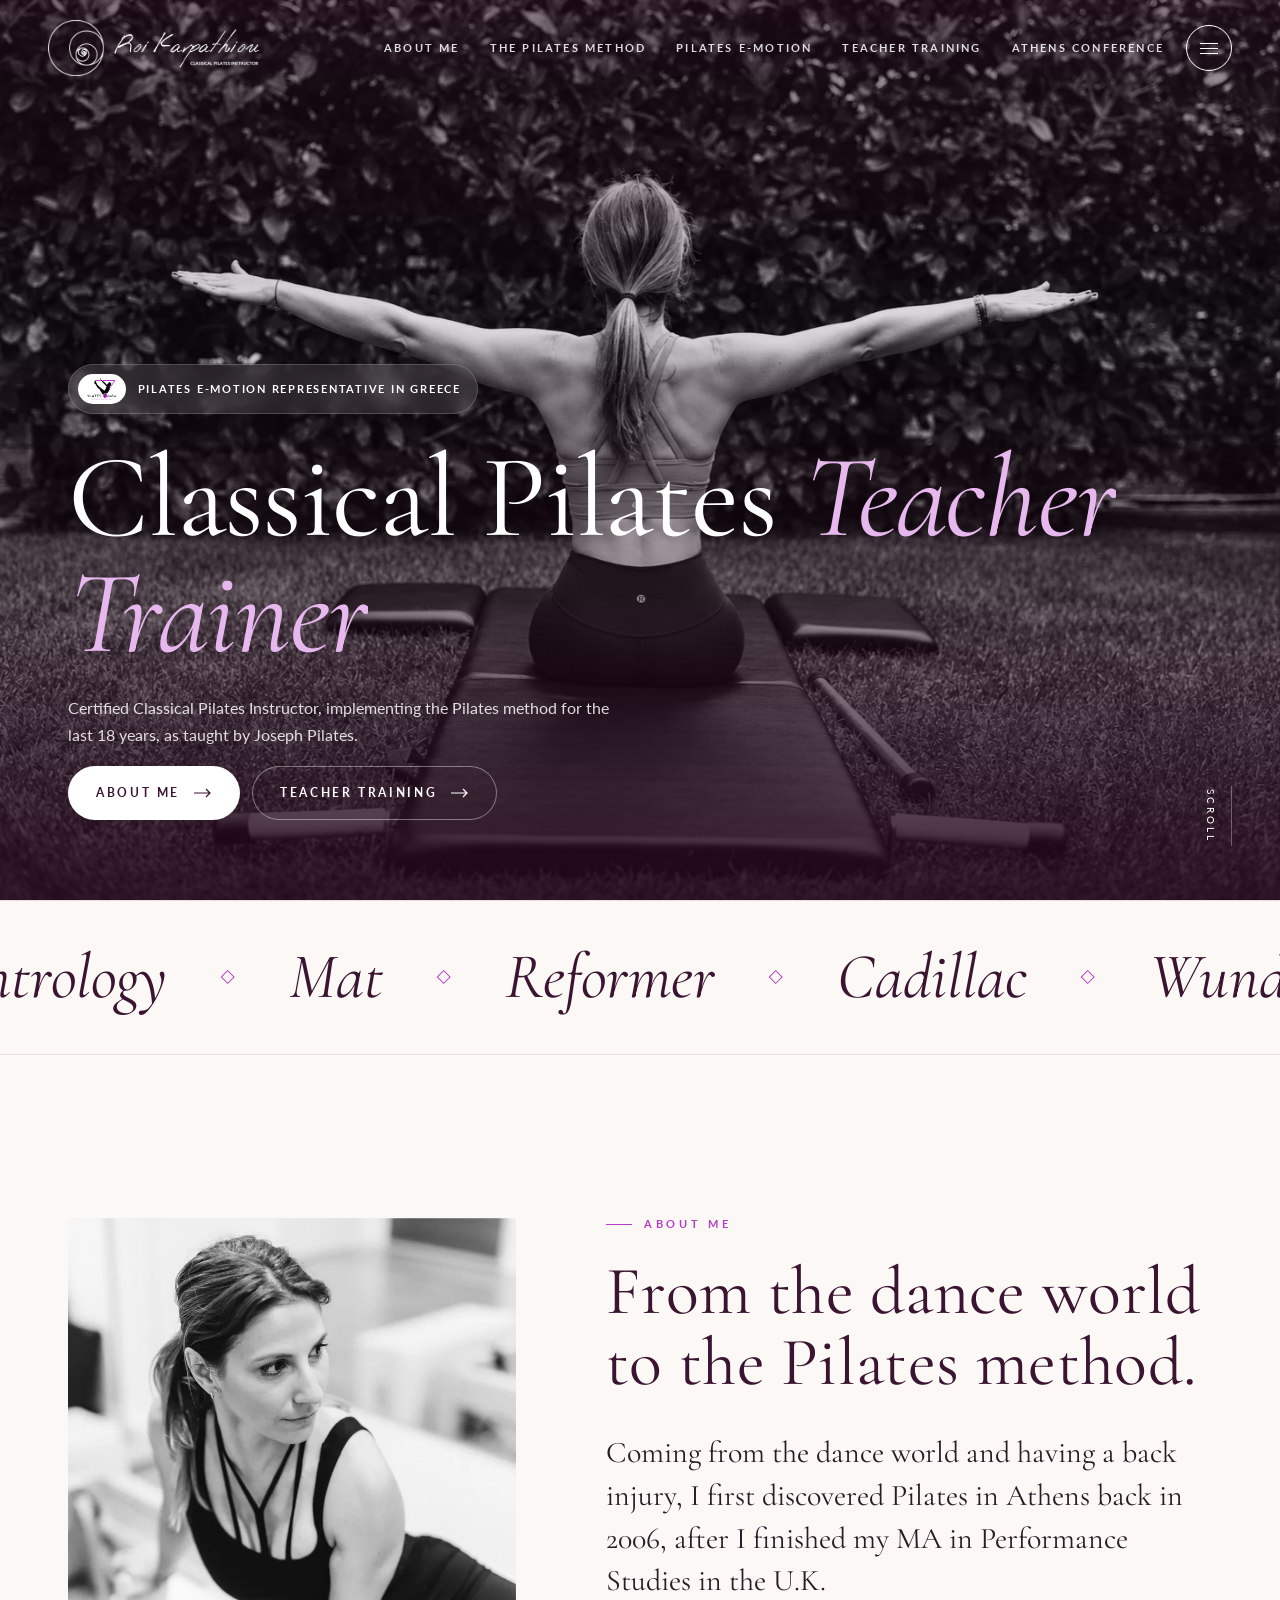
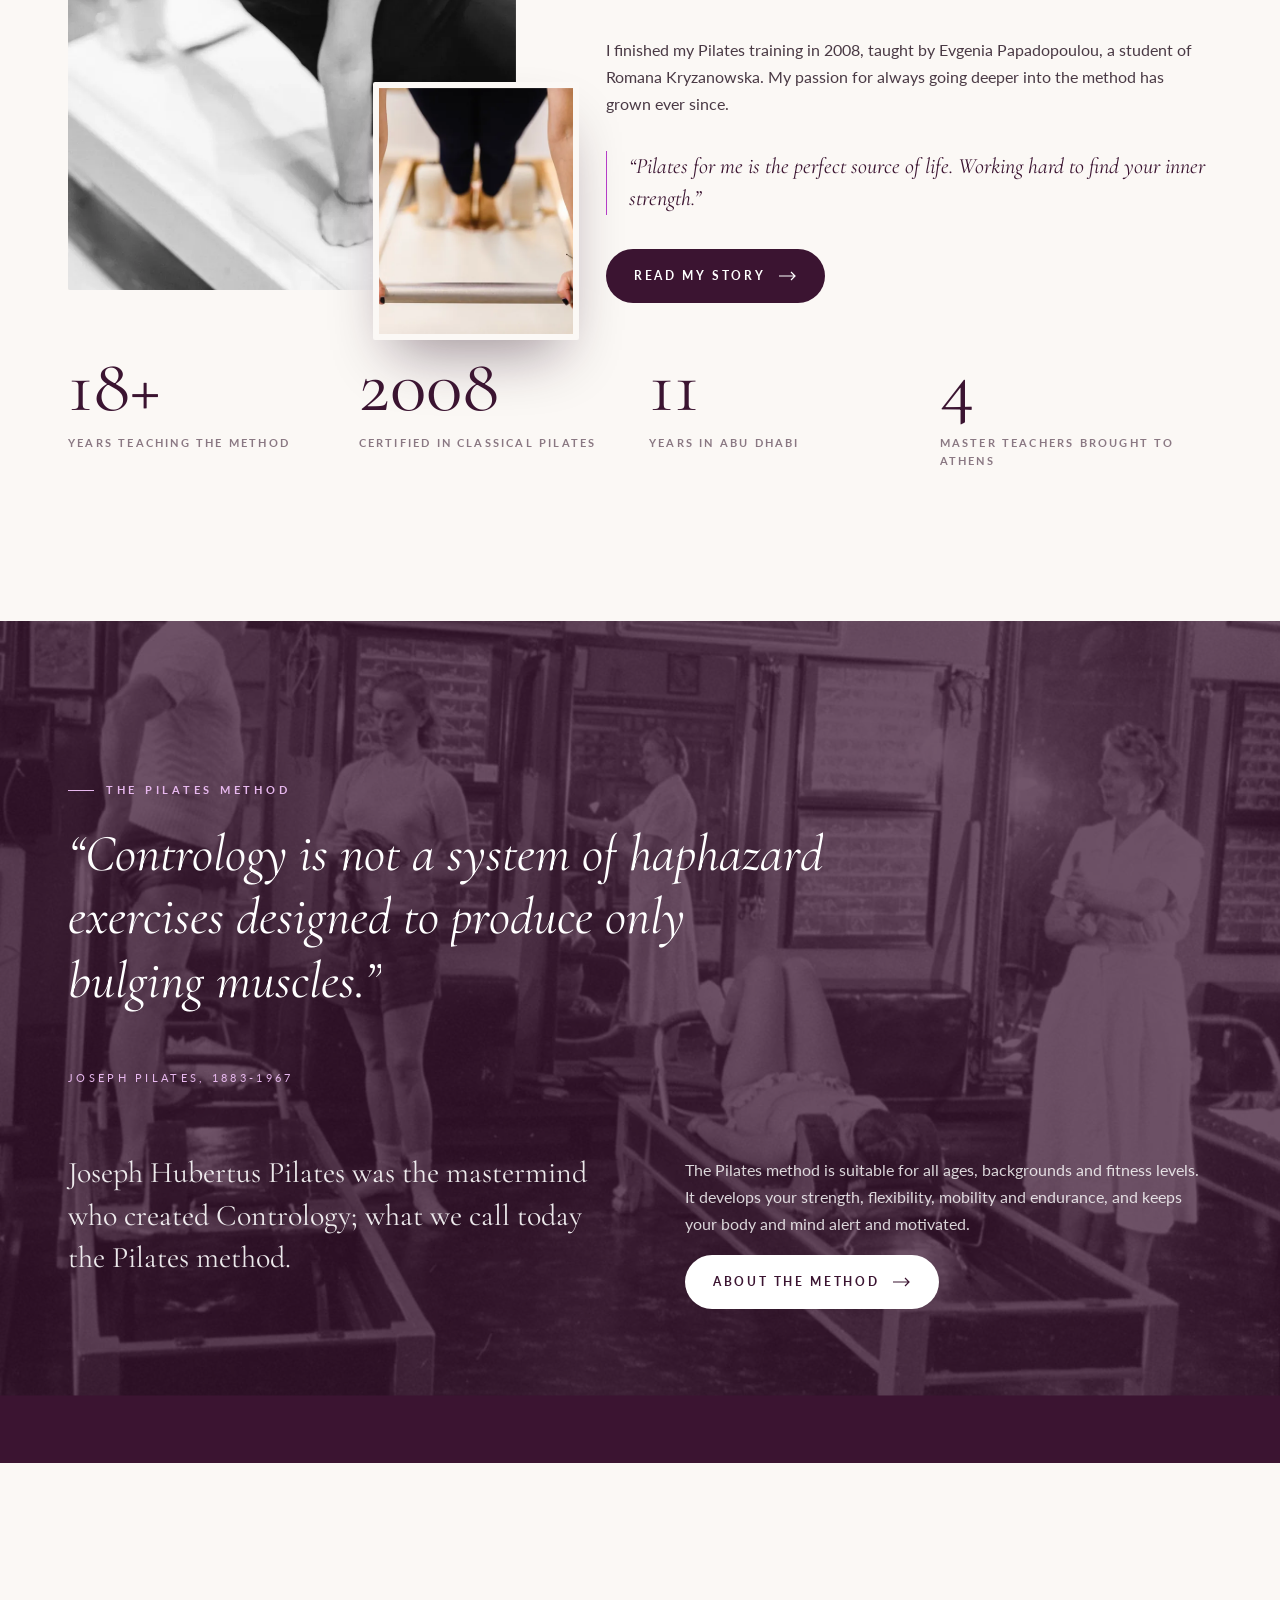
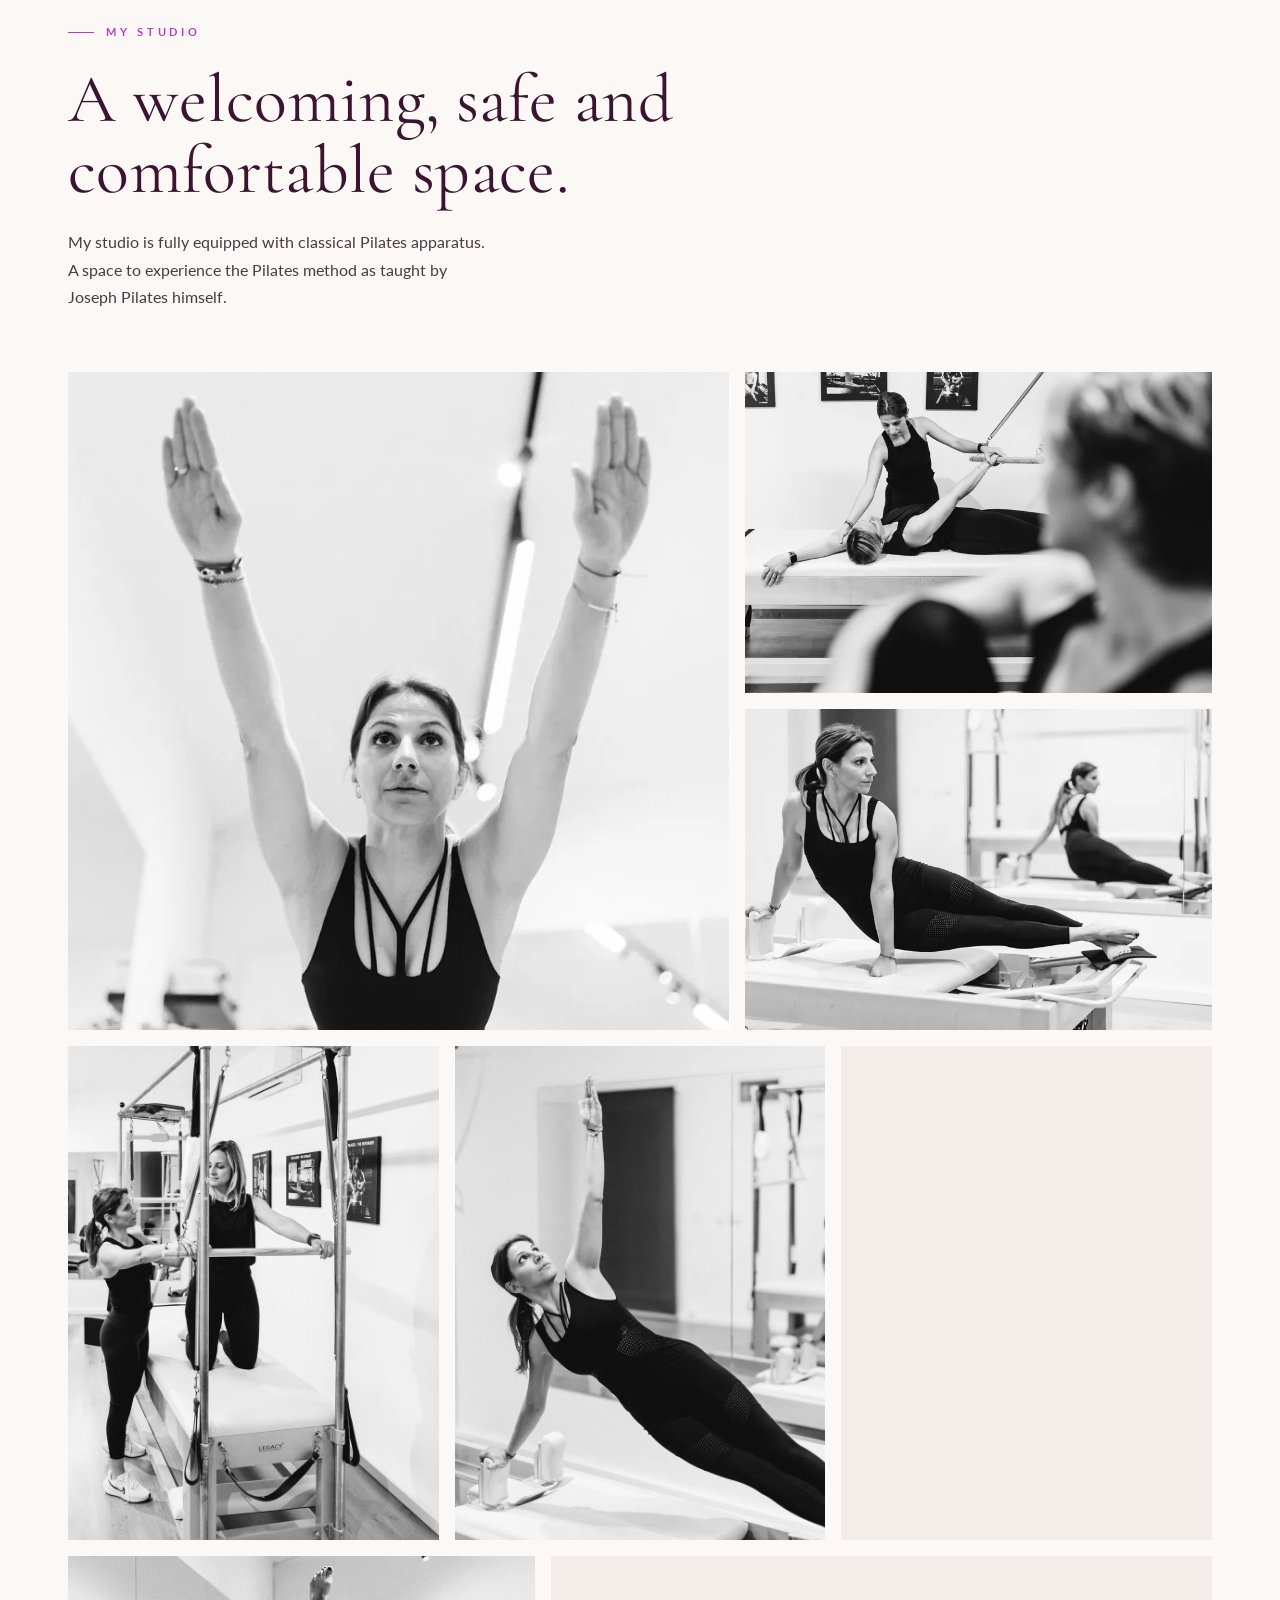
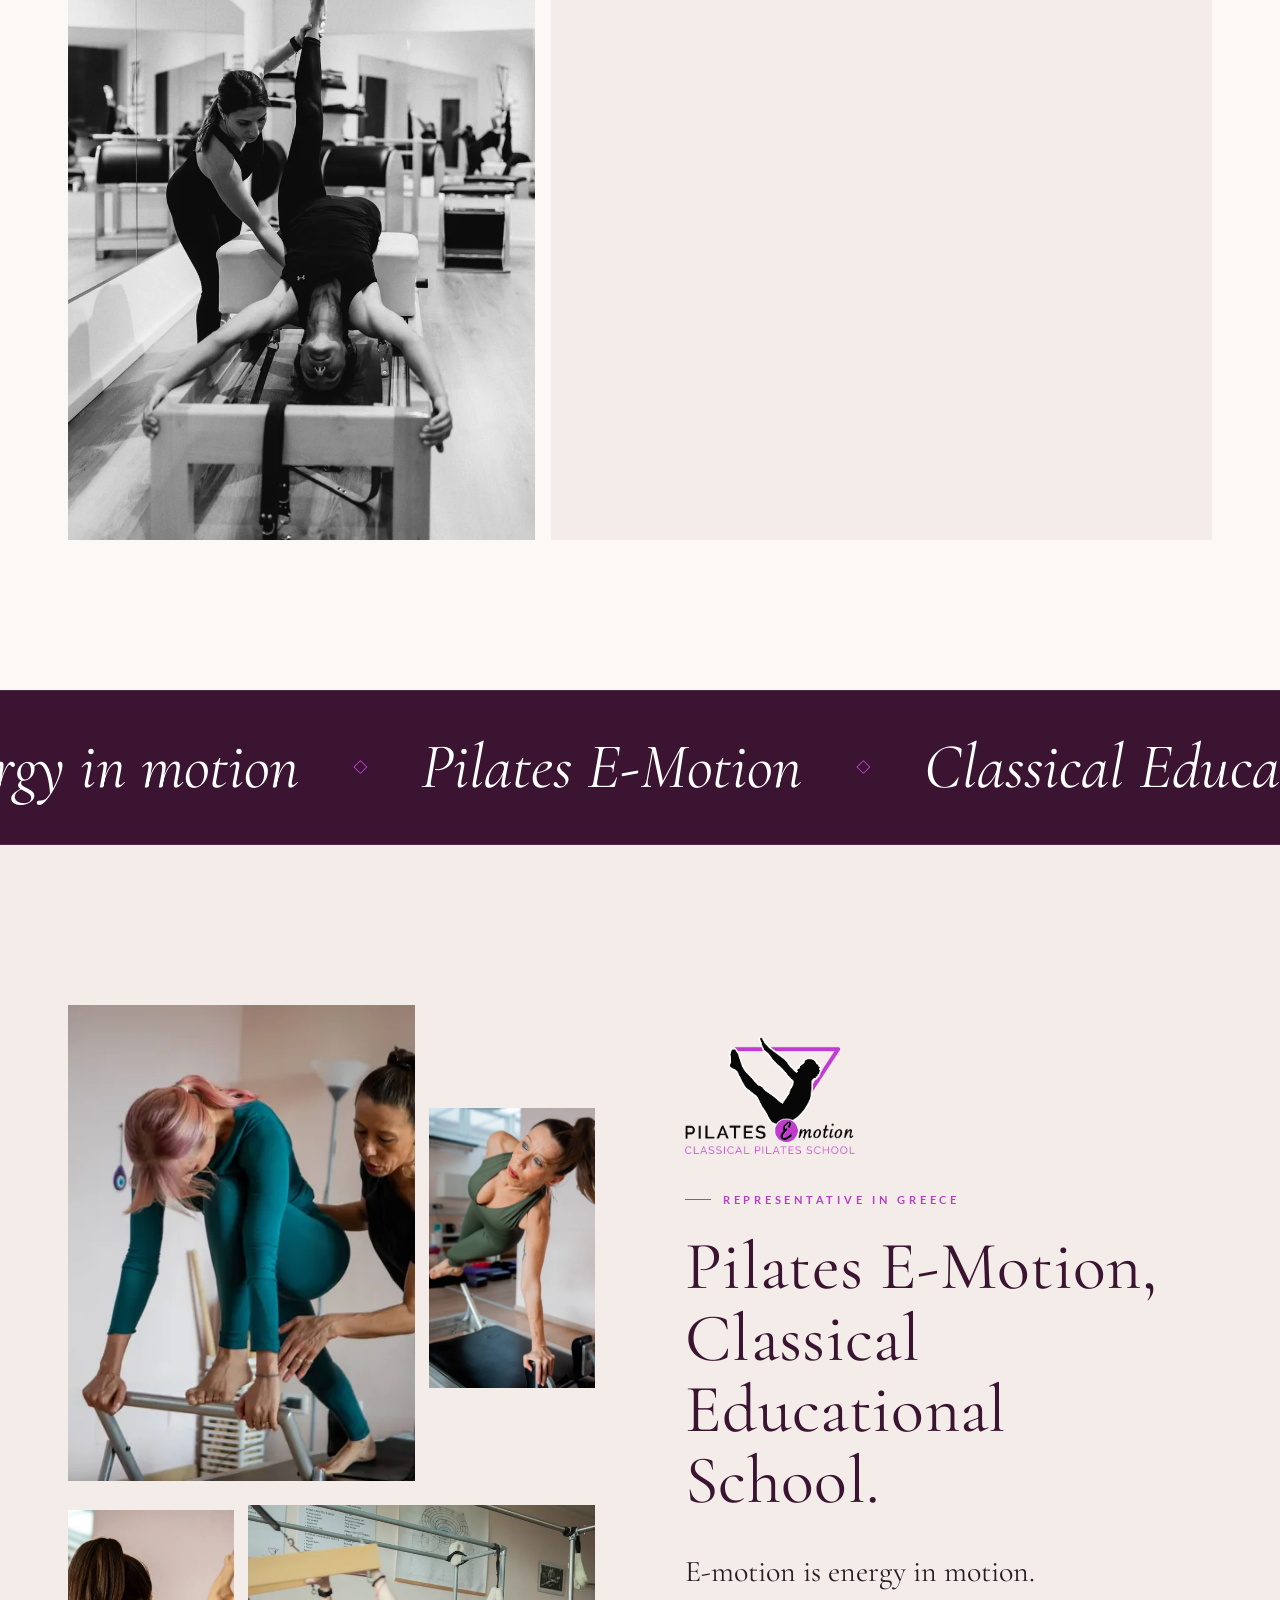
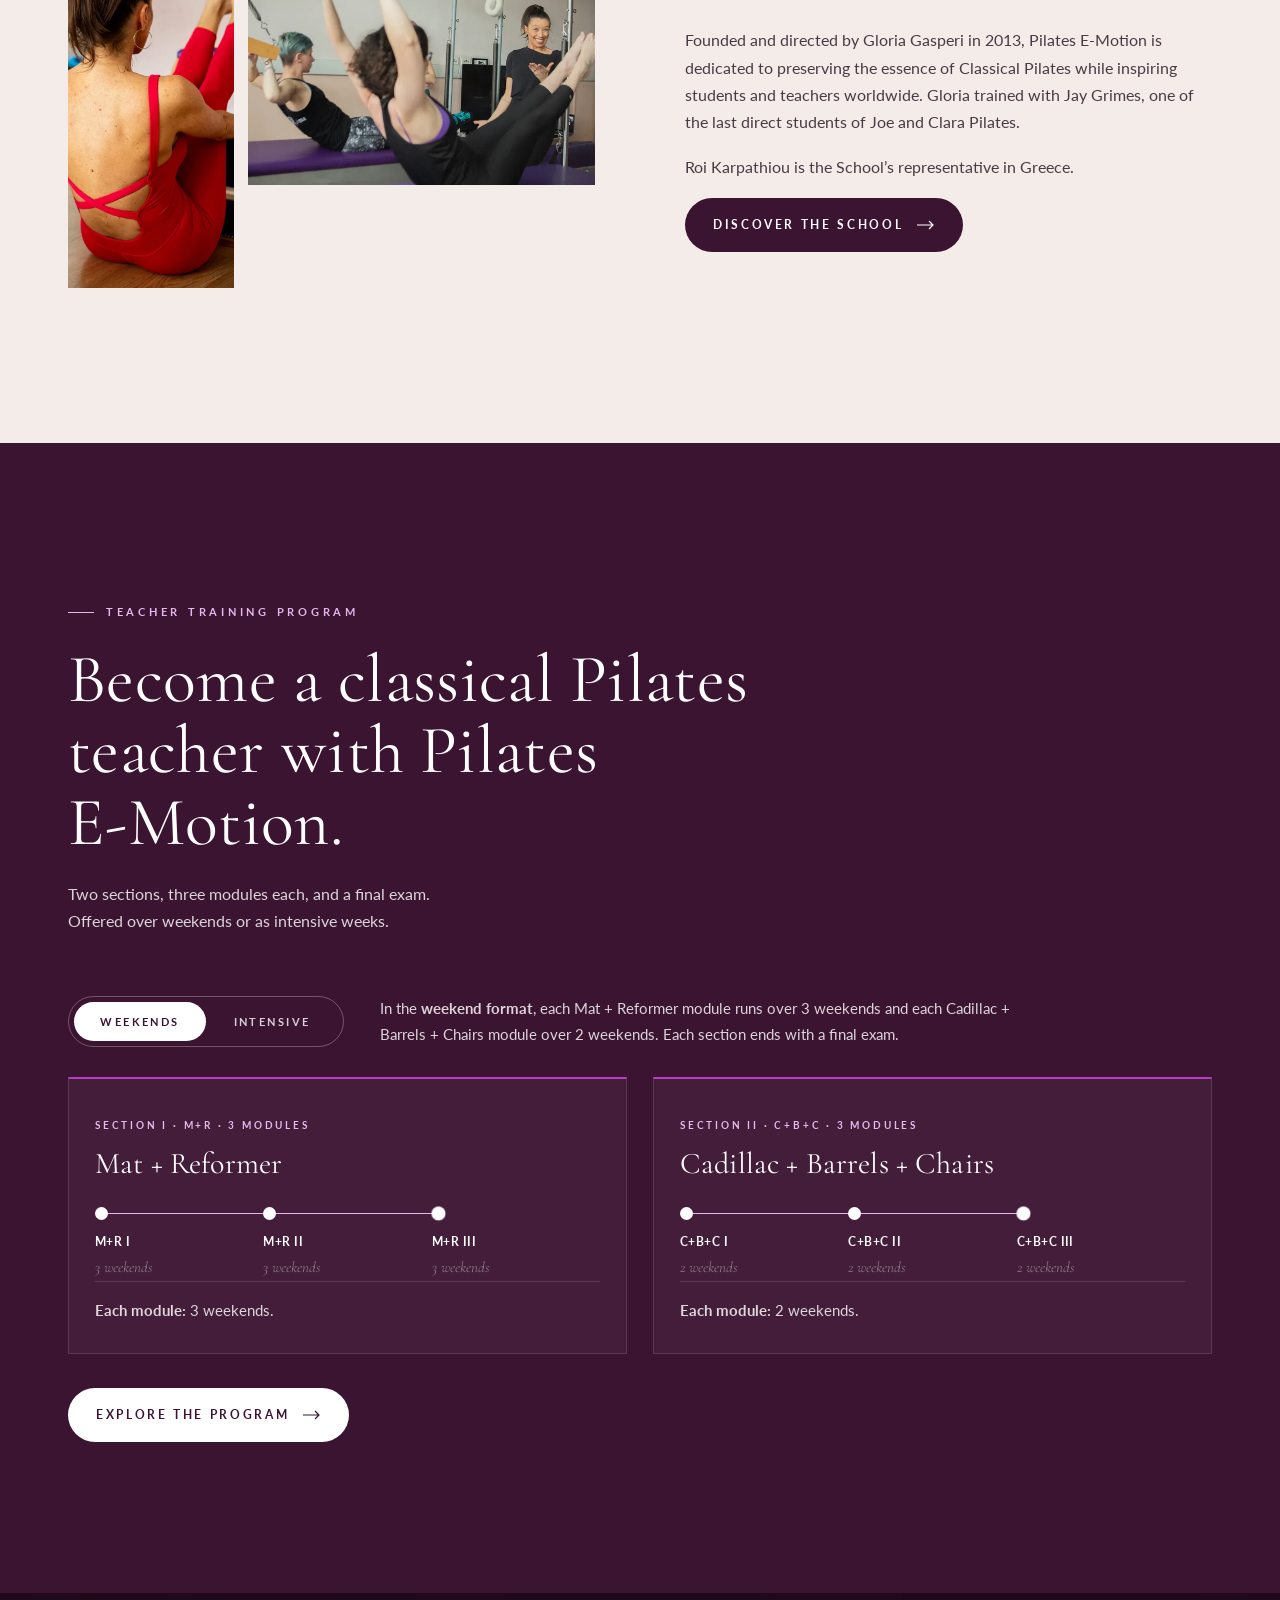
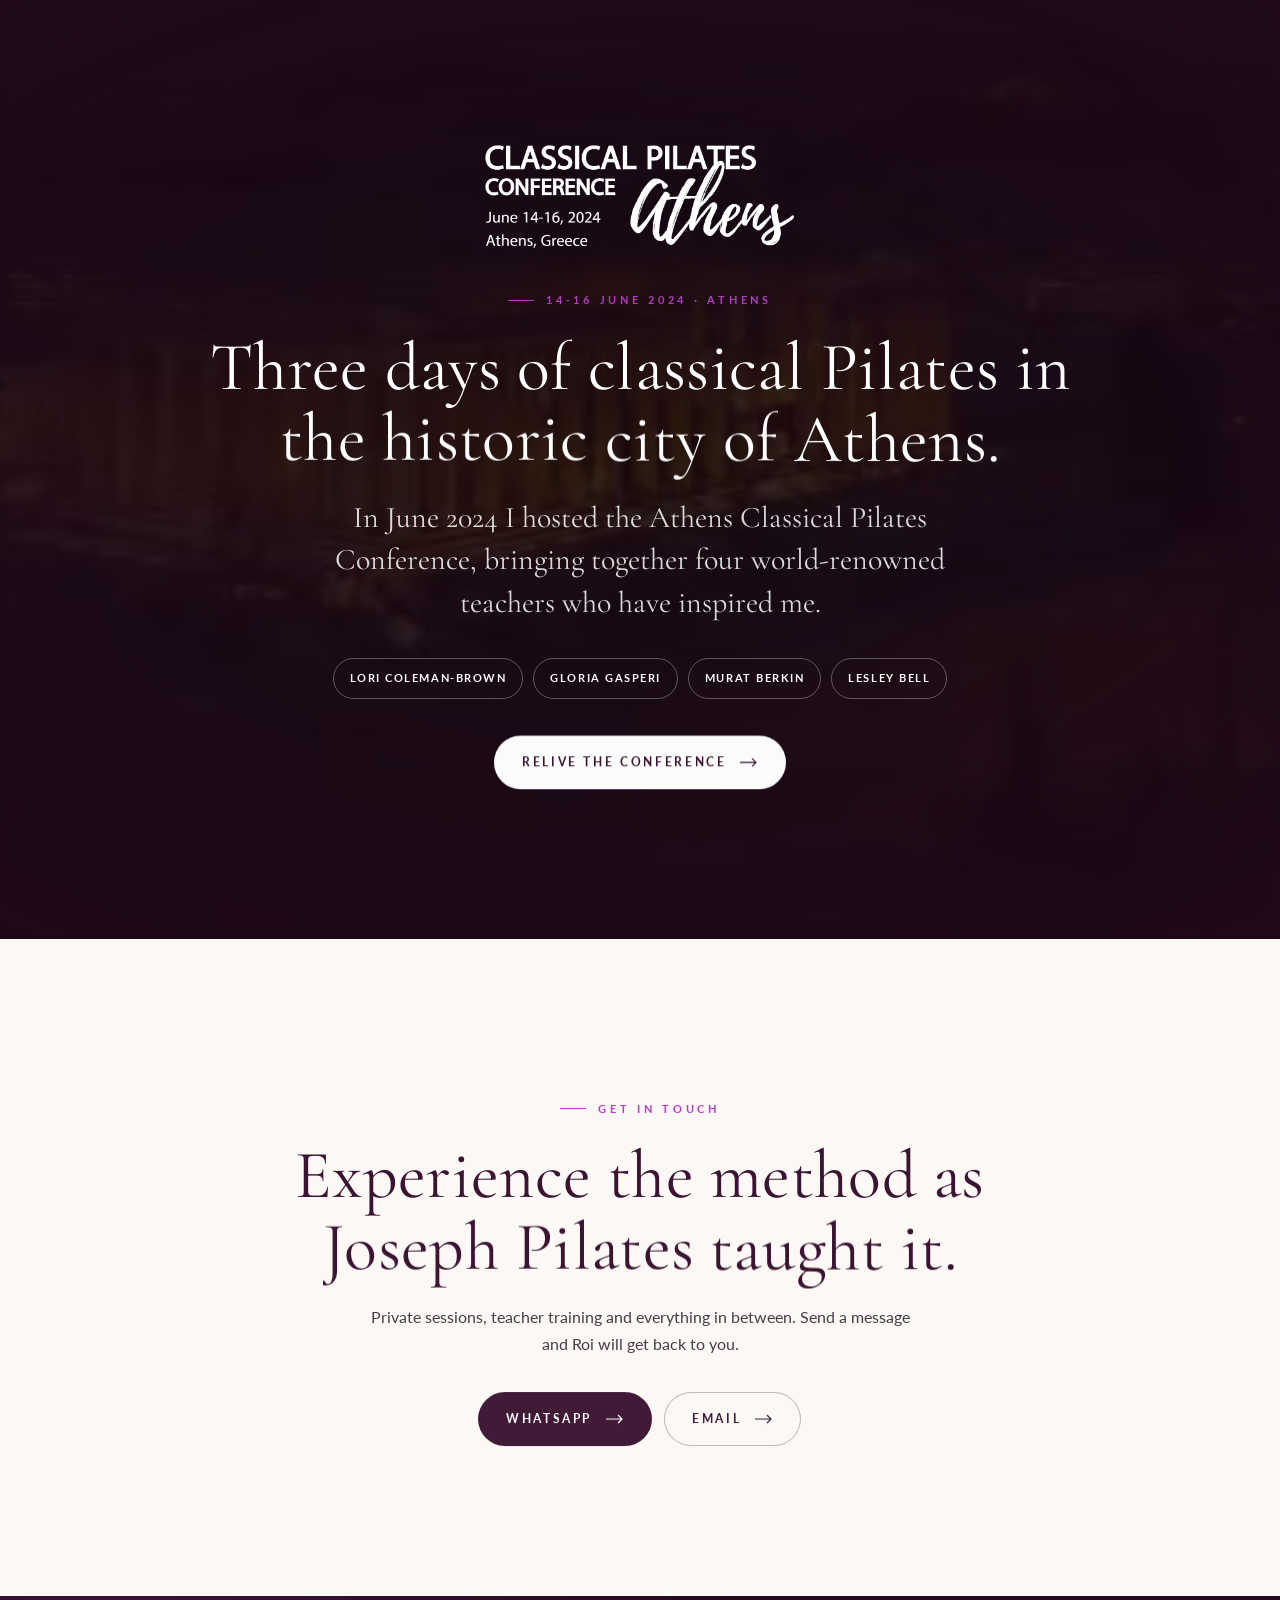
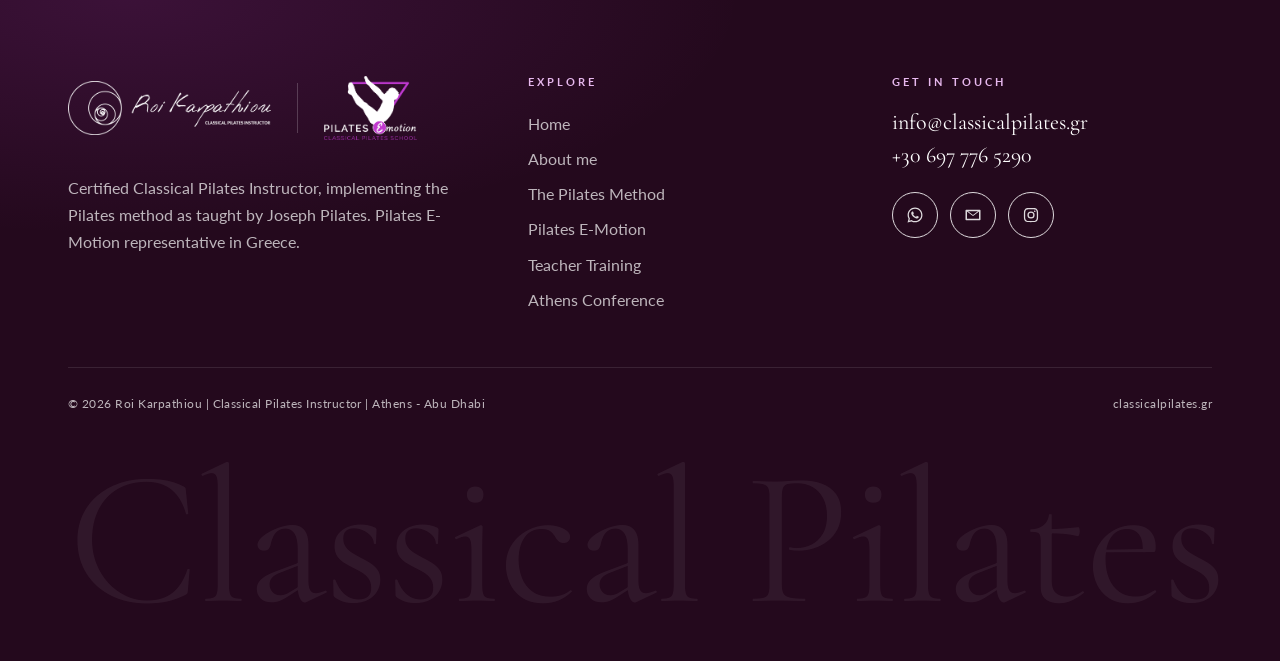
==== commit 480930d4: "updated background" ====
--- a/index.html
+++ b/index.html
@@ -60,7 +60,7 @@
 <main id="main">
 
 <section class="hero">
-  <div class="hero__media"><img src="assets/img/roi-hero.webp" srcset="assets/img/roi-hero-800.webp 800w, assets/img/roi-hero.webp 1600w" sizes="100vw" width="1500" height="1000" alt="Roi Karpathiou on the Pilates mat" fetchpriority="high" decoding="async"></div>
+  <div class="hero__media"><img src="assets/img/roi-hero.webp" srcset="assets/img/roi-hero-800.webp 800w, assets/img/roi-hero.webp 1600w" sizes="100vw" width="1536" height="1024" alt="Roi Karpathiou on the Pilates mat" fetchpriority="high" decoding="async"></div>
   <div class="wrap hero__inner">
     <a class="hero__badge" href="pilates-emotion" data-reveal><img src="assets/img/logo-pilates-emotion.png" alt="" width="451" height="313">Pilates E-Motion representative in Greece</a>
     <h1 class="display hero__title" data-split>Classical Pilates <em>Teacher Trainer</em></h1>
